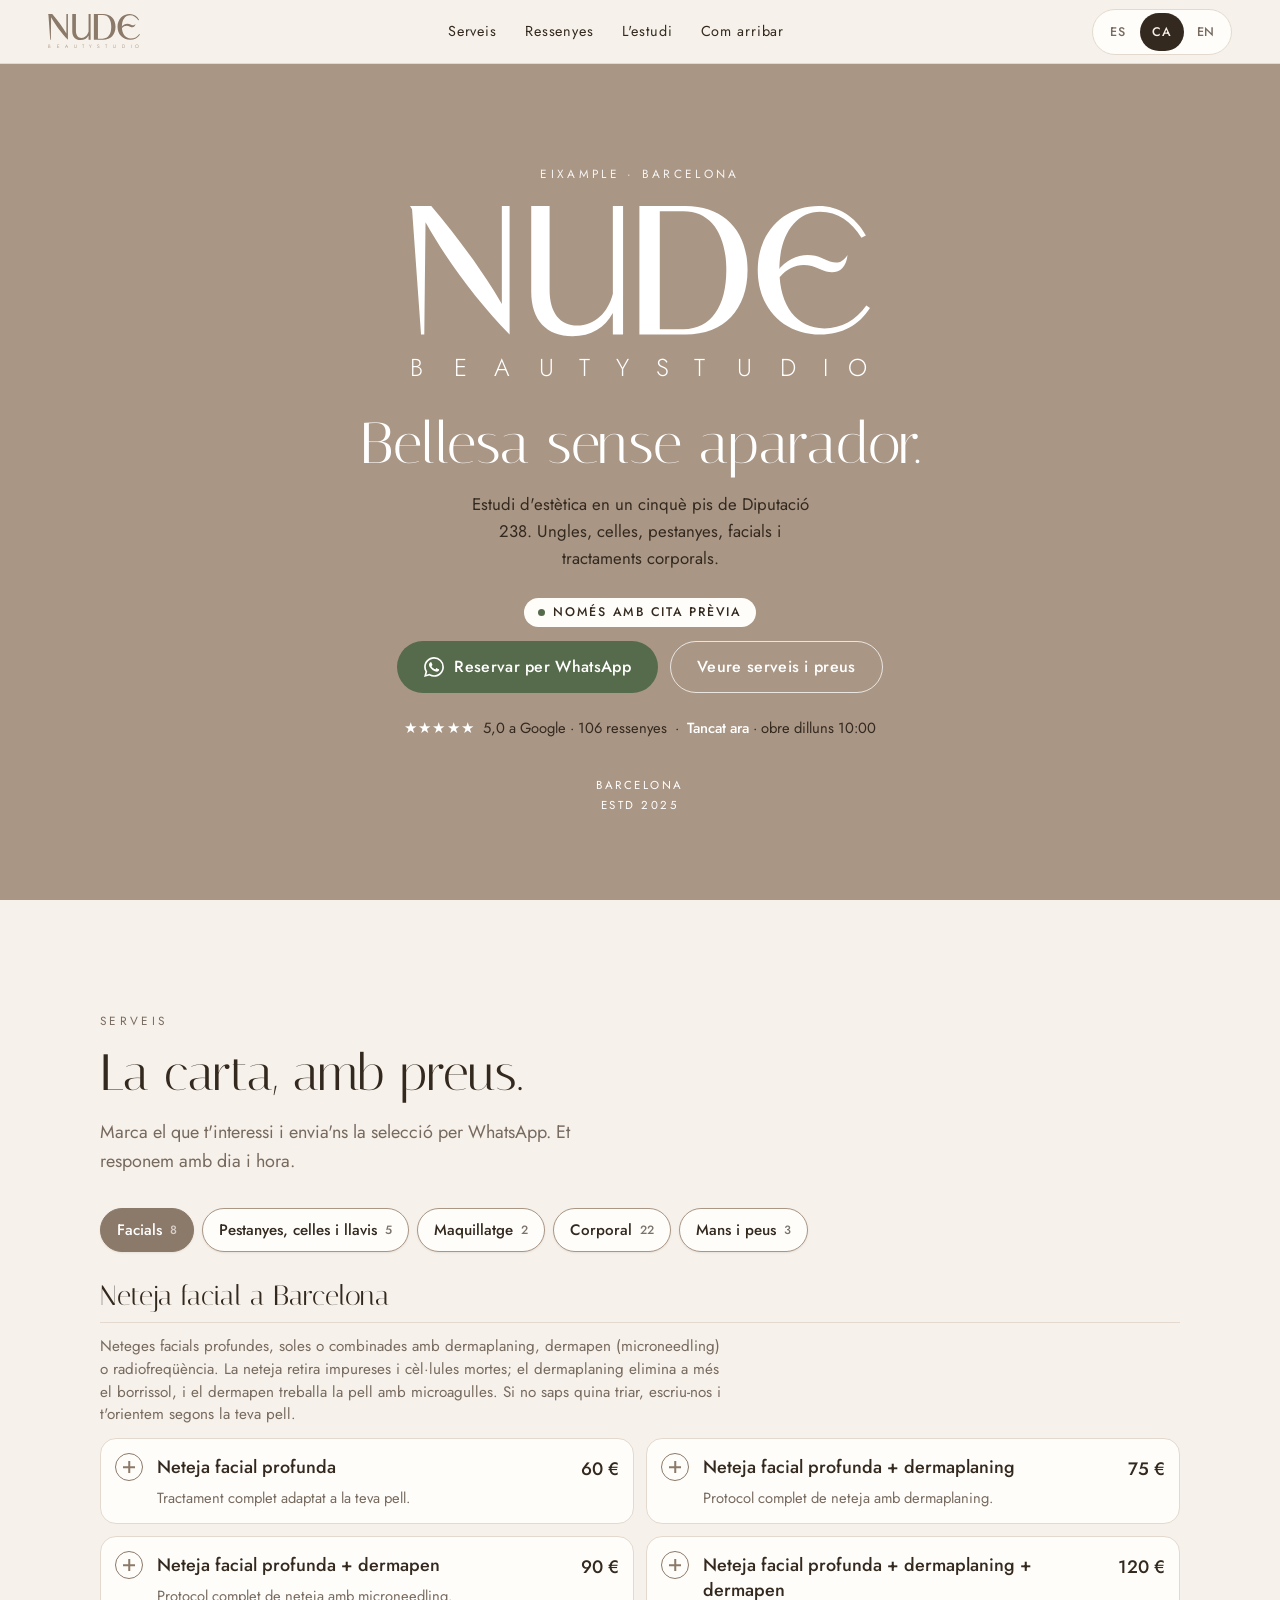
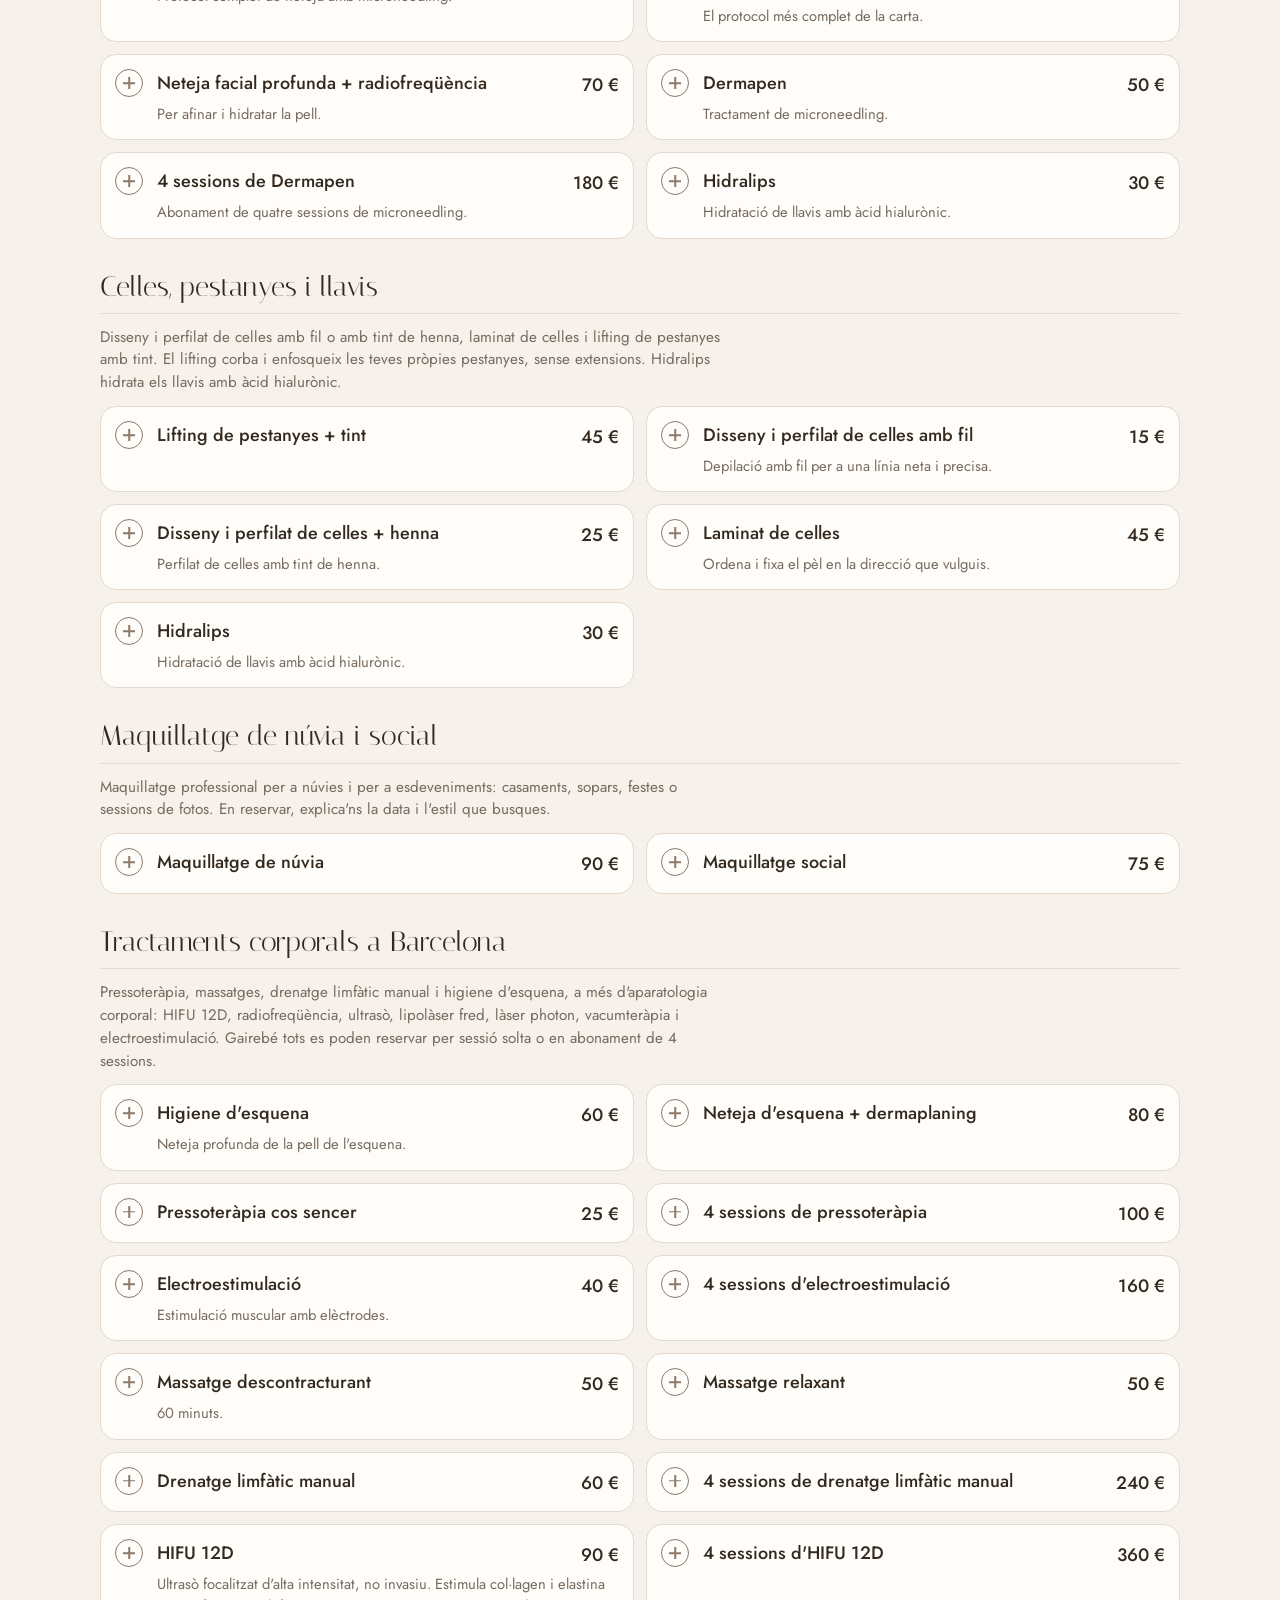
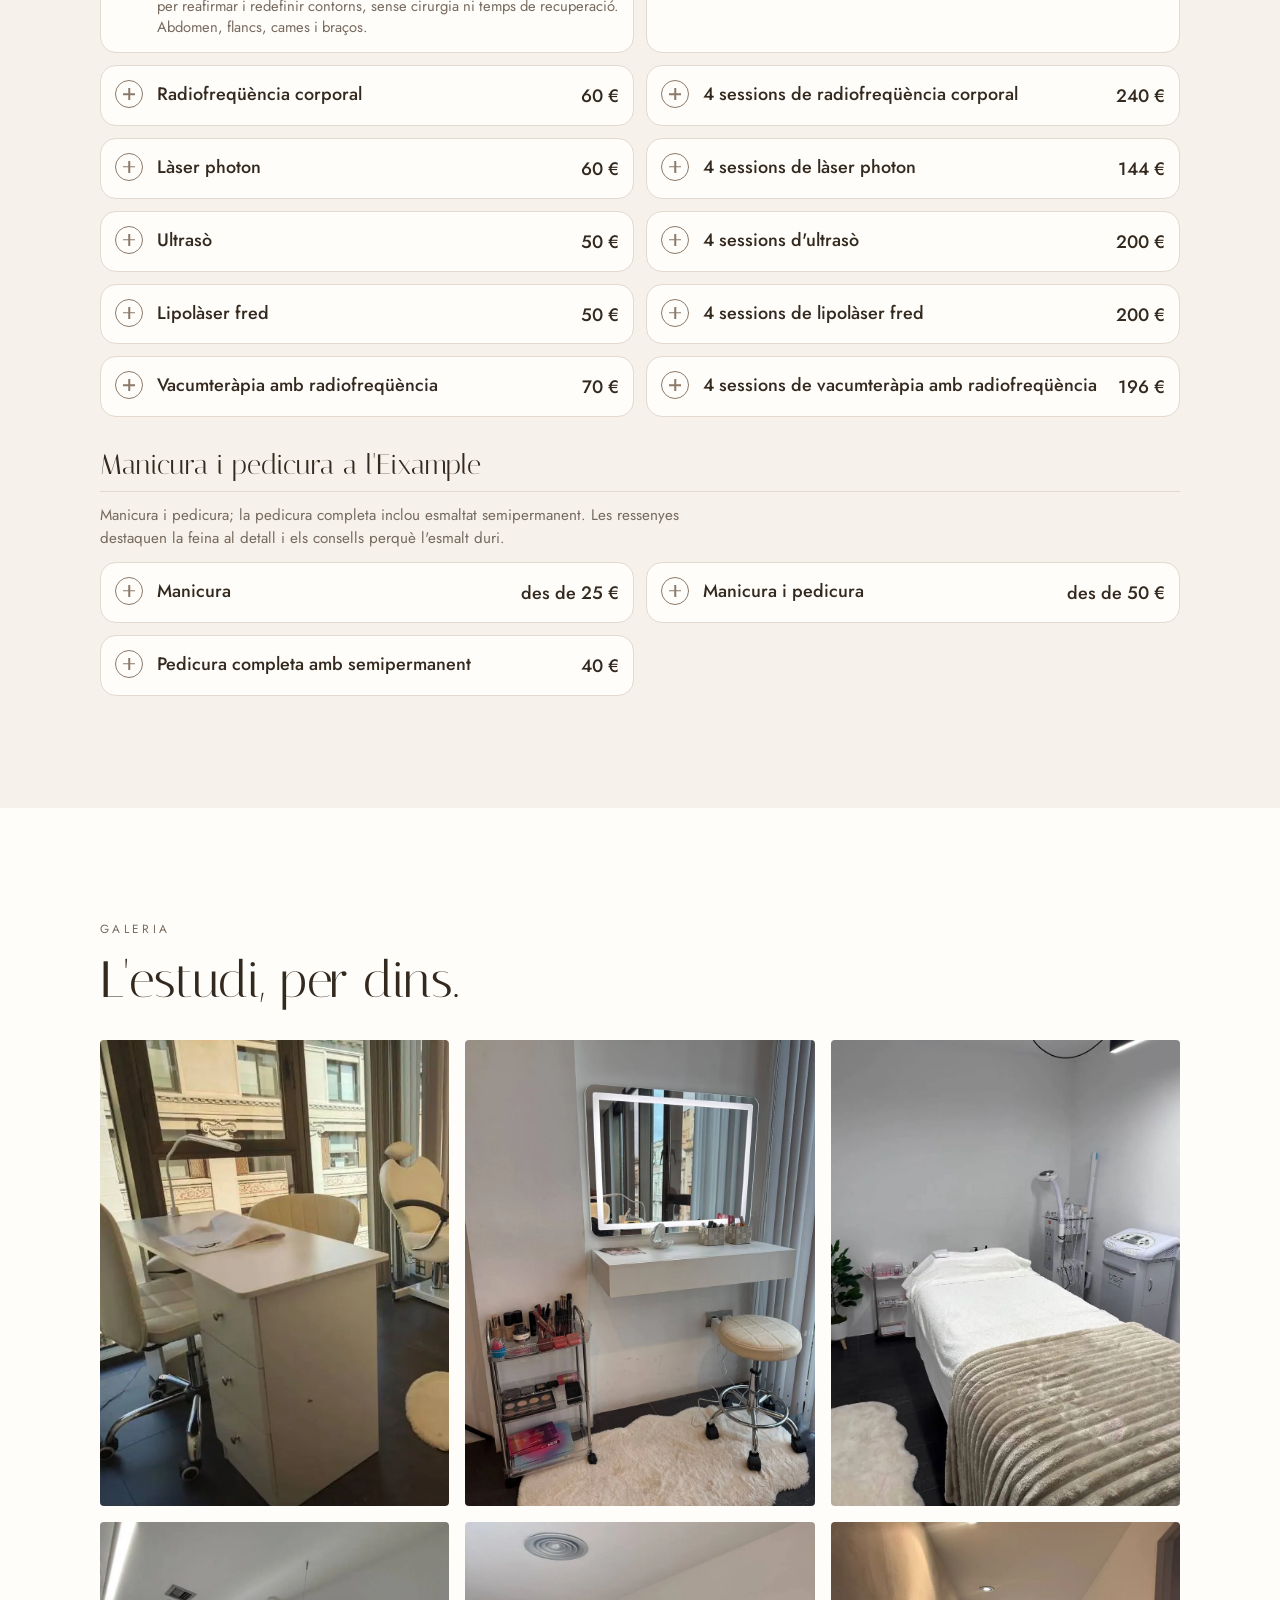
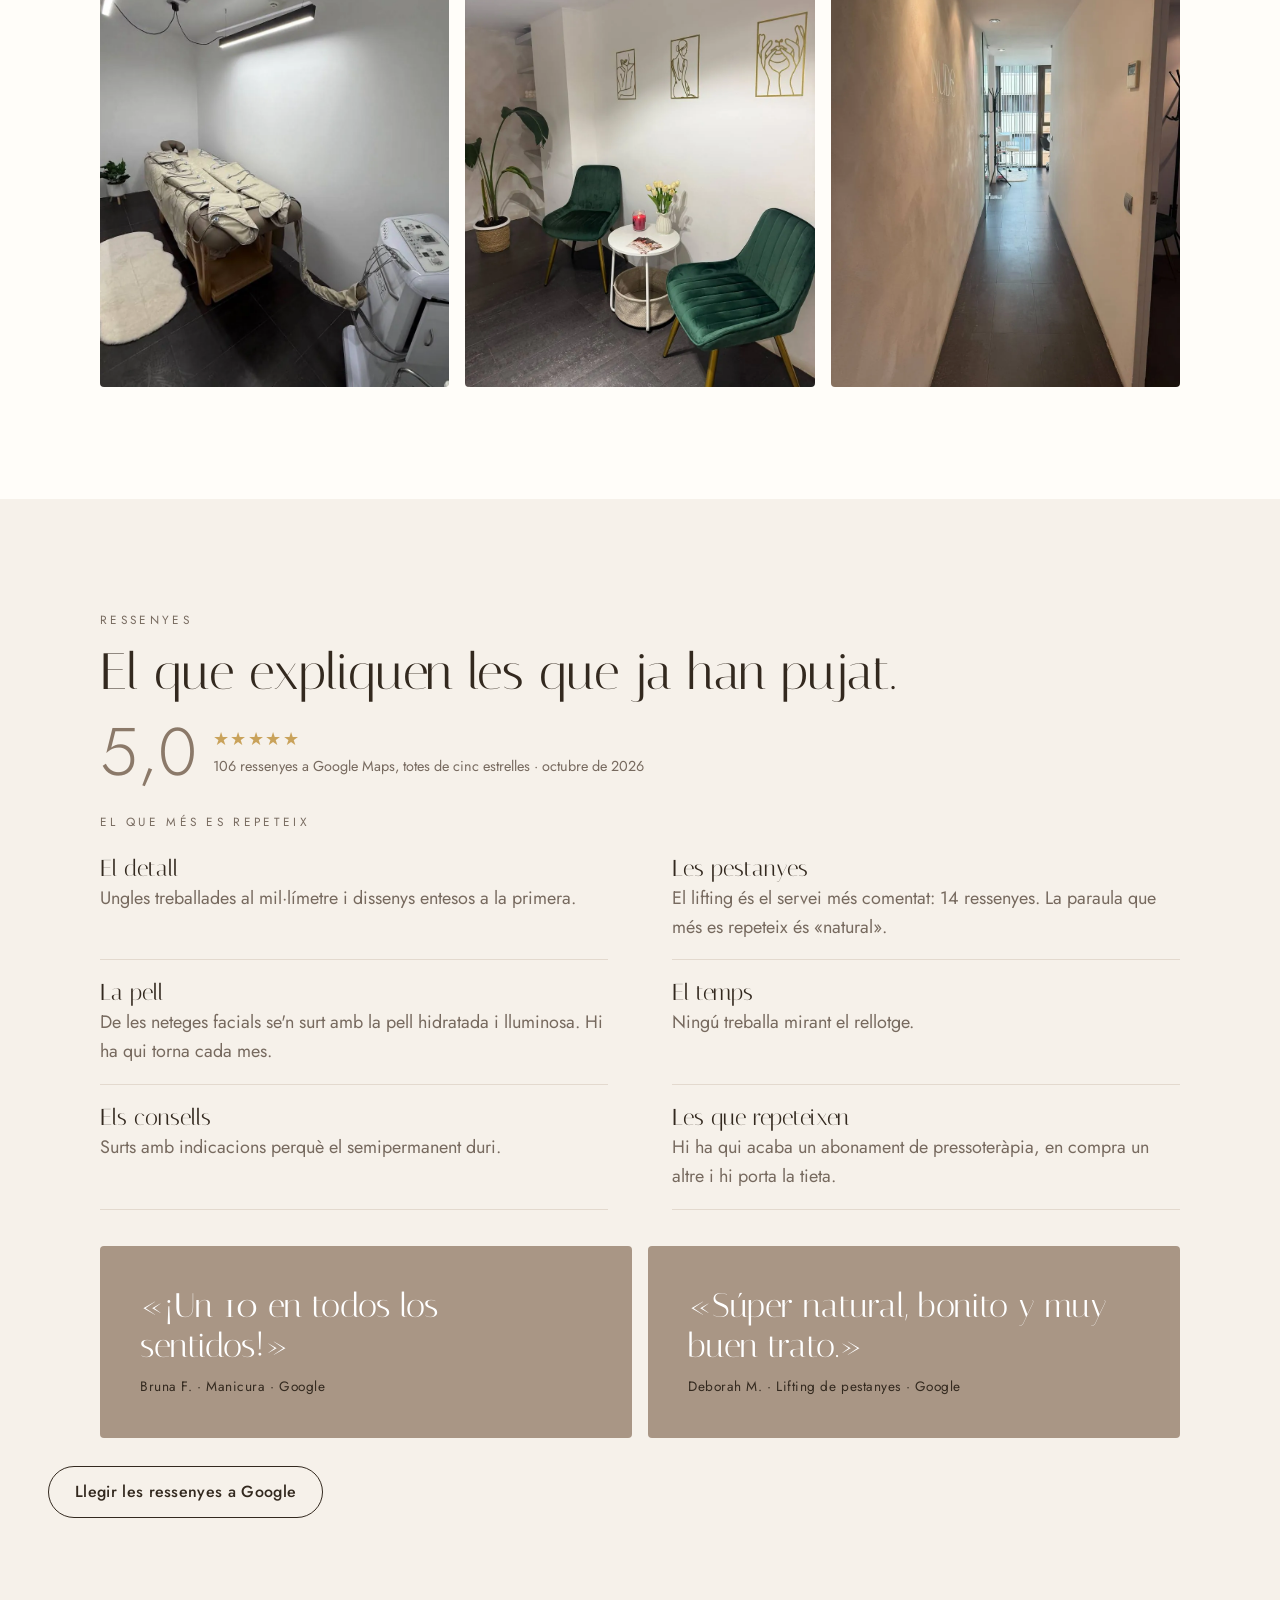
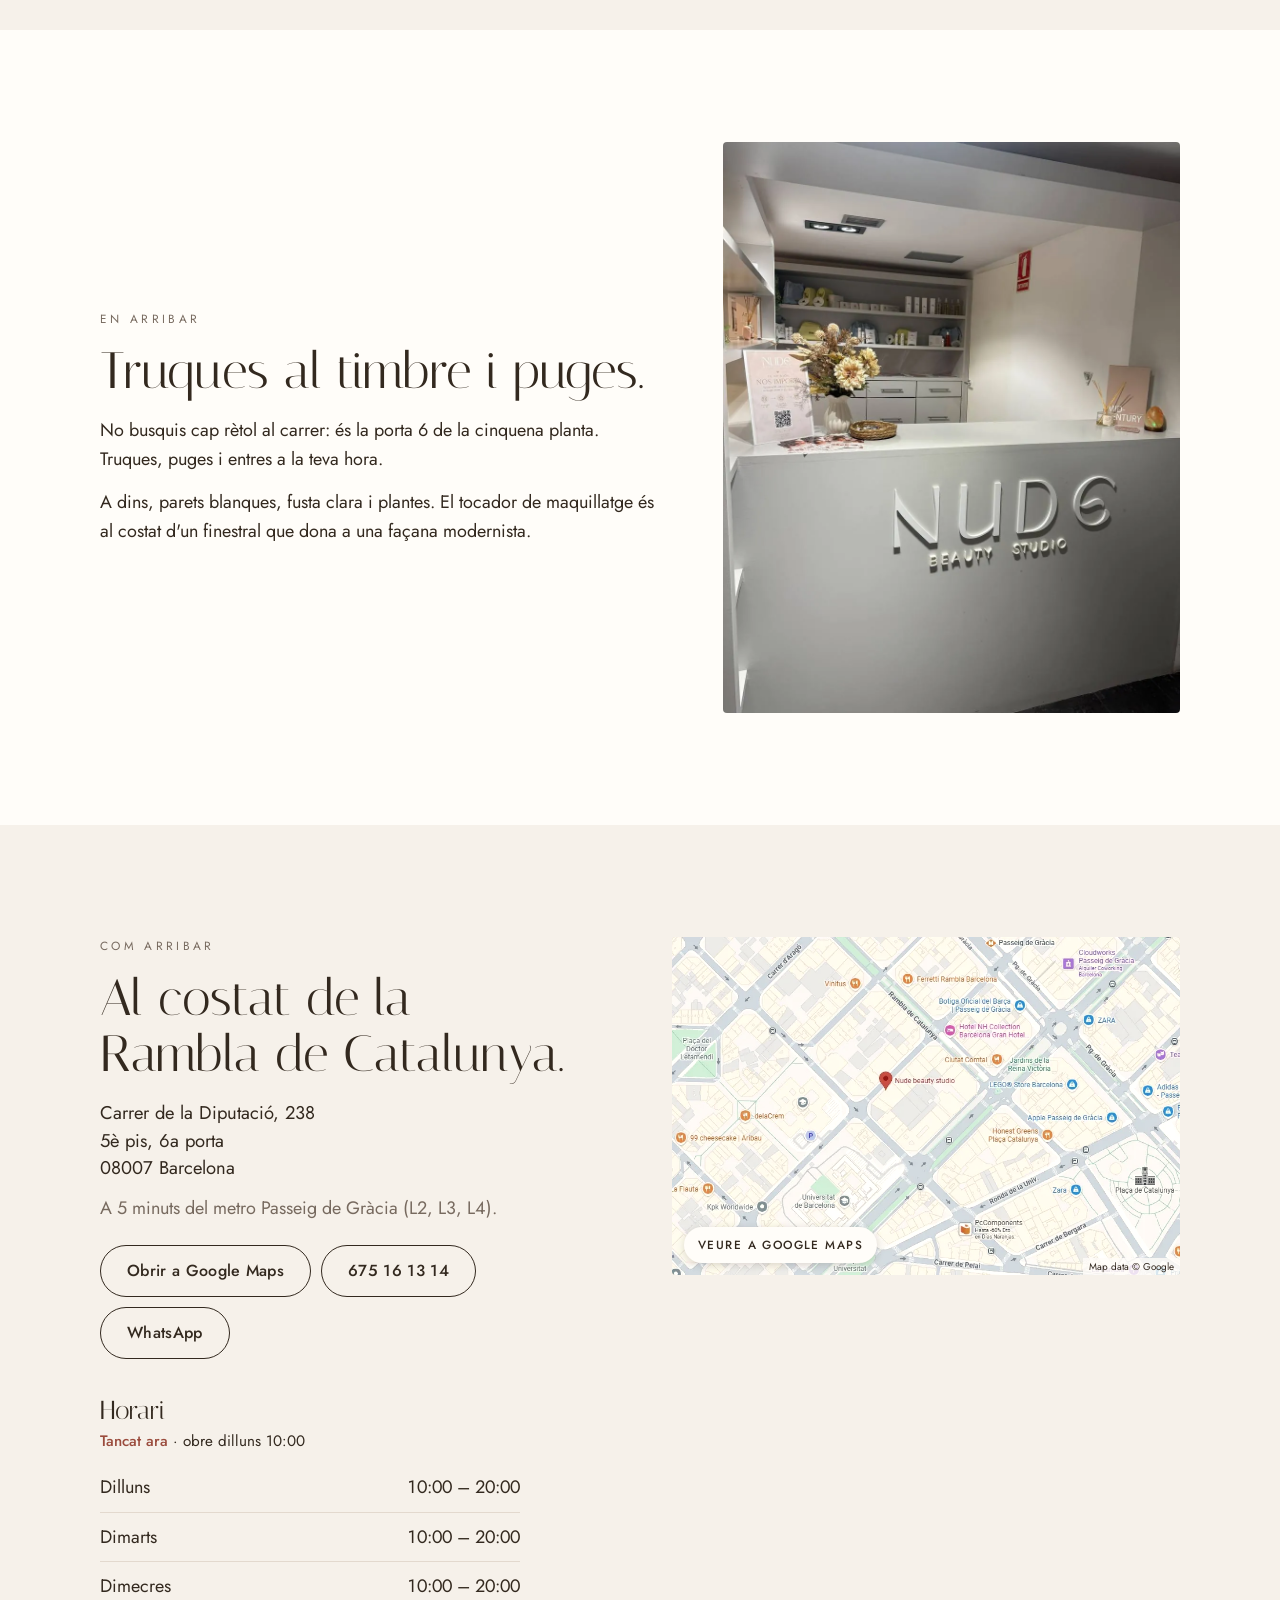
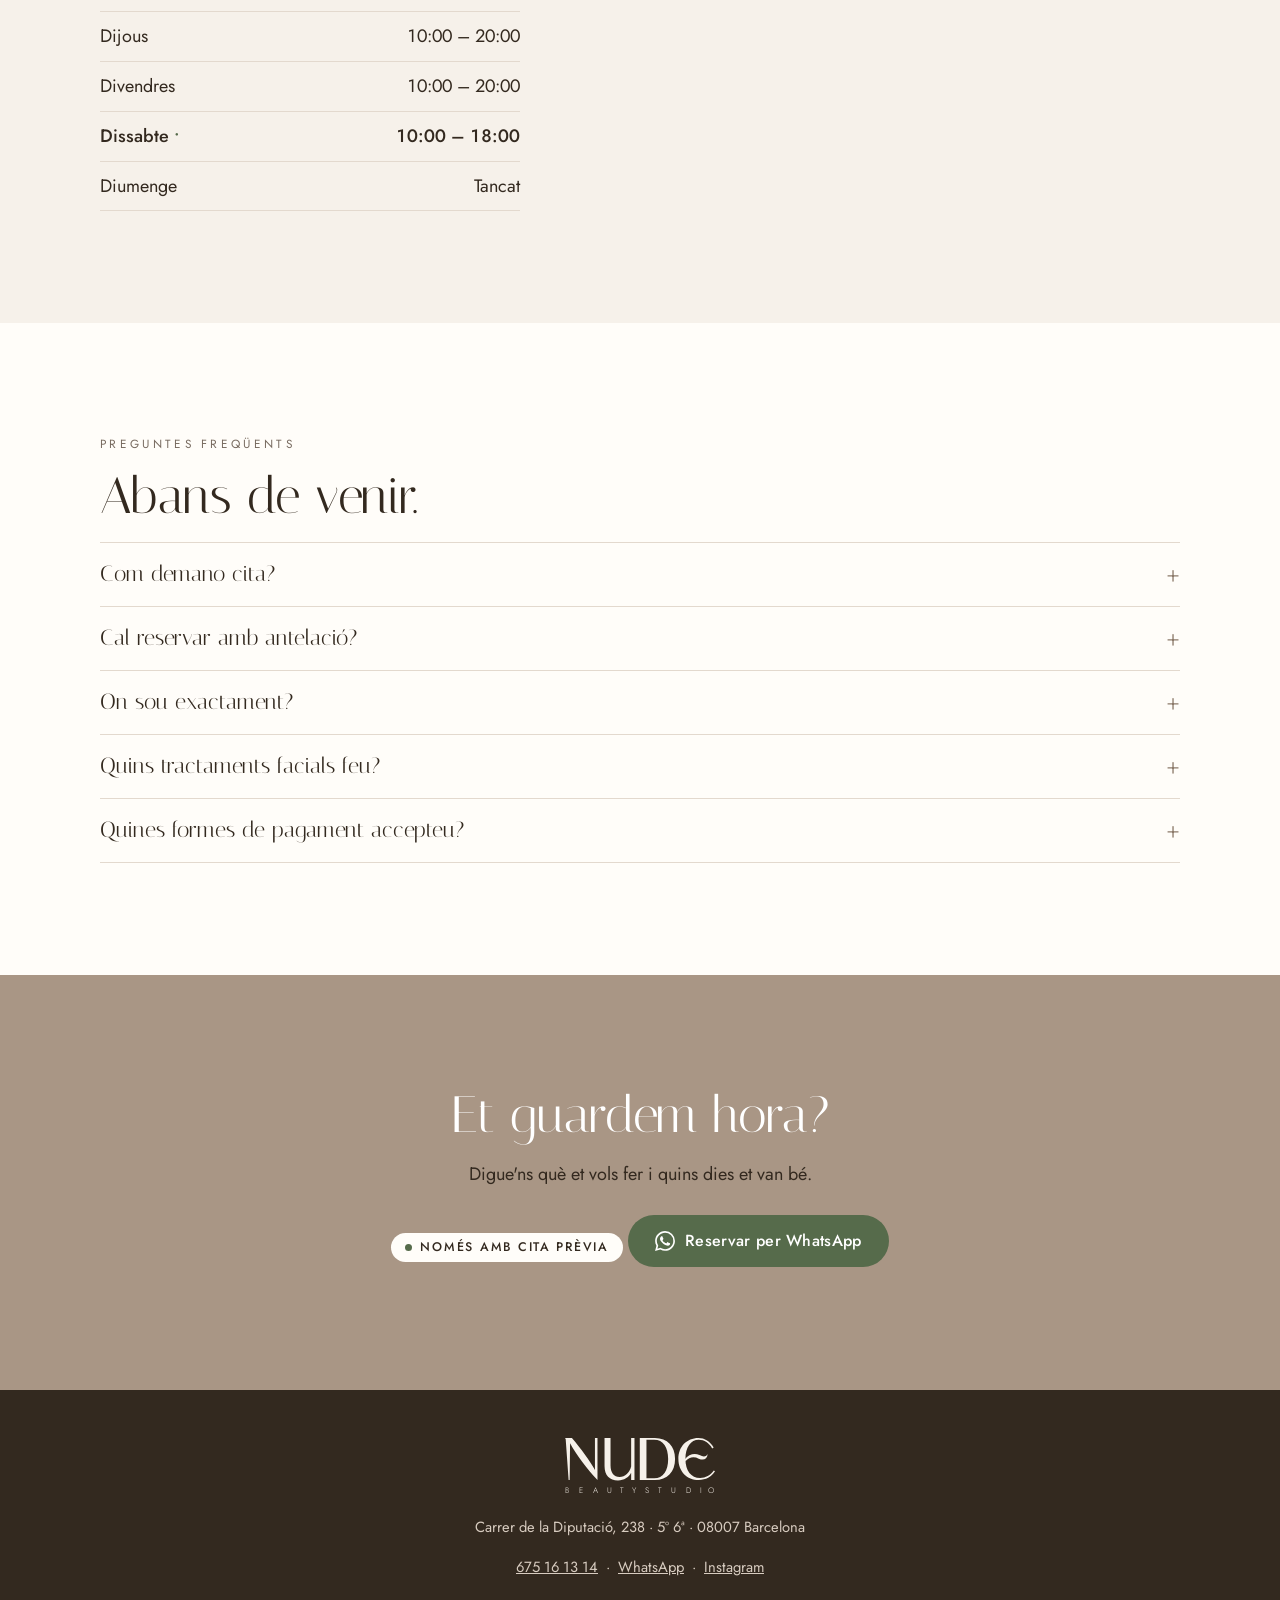
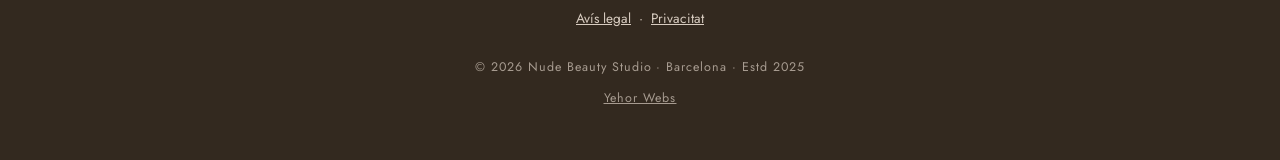
==== ca/index.html @ 95f00eac "Add site icons, keep legal pages out of search results Real favicon files (ico, svg, apple-touch, ma" ====
<!doctype html>
<!-- Generated by tools/build.js from src/index.html and js/content.js. Do not edit by hand. -->
<html lang="ca">
<head>
<meta charset="utf-8">
<meta name="viewport" content="width=device-width, initial-scale=1, viewport-fit=cover">
<title>Nude Beauty Studio · Centre d'estètica a l'Eixample, Barcelona</title>
<meta name="description" content="Centre d'estètica a l'Eixample de Barcelona: manicura, celles, lifting de pestanyes, neteja facial, tractaments corporals i maquillatge. Només amb cita.">
<link rel="canonical" href="https://nudebeautybcn.com/ca/">
<link rel="alternate" hreflang="es" href="https://nudebeautybcn.com/">
<link rel="alternate" hreflang="ca" href="https://nudebeautybcn.com/ca/">
<link rel="alternate" hreflang="en" href="https://nudebeautybcn.com/en/">
<link rel="alternate" hreflang="x-default" href="https://nudebeautybcn.com/">
<meta property="og:type" content="website">
<meta property="og:site_name" content="Nude Beauty Studio">
<meta property="og:title" content="Nude Beauty Studio · Centre d'estètica a l'Eixample, Barcelona">
<meta property="og:description" content="Centre d'estètica a l'Eixample de Barcelona: manicura, celles, lifting de pestanyes, neteja facial, tractaments corporals i maquillatge. Només amb cita.">
<meta property="og:url" content="https://nudebeautybcn.com/ca/">
<meta property="og:locale" content="ca_ES">
<script type="application/ld+json">{"@context":"https://schema.org","@type":"BeautySalon","@id":"https://nudebeautybcn.com/#salon","name":"Nude Beauty Studio","description":"Centre d'estètica a l'Eixample de Barcelona: manicura, celles, lifting de pestanyes, neteja facial, tractaments corporals i maquillatge. Només amb cita.","url":"https://nudebeautybcn.com/ca/","telephone":"+34675161314","priceRange":"€€","paymentAccepted":"Cash, Credit Card, Debit Card, Visa, Mastercard, NFC mobile payments","image":"https://nudebeautybcn.com/img/00-recepcion.webp","address":{"@type":"PostalAddress","streetAddress":"Carrer de la Diputació, 238, 5º 6ª","addressLocality":"Barcelona","addressRegion":"Barcelona","postalCode":"08007","addressCountry":"ES"},"geo":{"@type":"GeoCoordinates","latitude":41.3885,"longitude":2.16472},"hasMap":"https://maps.app.goo.gl/gT3hE2o65boG1eyQA","openingHoursSpecification":[{"@type":"OpeningHoursSpecification","dayOfWeek":["Monday","Tuesday","Wednesday","Thursday","Friday"],"opens":"10:00","closes":"20:00"},{"@type":"OpeningHoursSpecification","dayOfWeek":"Saturday","opens":"10:00","closes":"18:00"}],"sameAs":["https://maps.app.goo.gl/gT3hE2o65boG1eyQA","https://www.instagram.com/nude.beautybcn"],"hasOfferCatalog":{"@type":"OfferCatalog","name":"Serveis","itemListElement":[{"@type":"OfferCatalog","name":"Neteja facial a Barcelona","itemListElement":[{"@type":"Offer","itemOffered":{"@type":"Service","name":"Neteja facial profunda"},"priceCurrency":"EUR","price":60},{"@type":"Offer","itemOffered":{"@type":"Service","name":"Neteja facial profunda + dermaplaning"},"priceCurrency":"EUR","price":75},{"@type":"Offer","itemOffered":{"@type":"Service","name":"Neteja facial profunda + dermapen"},"priceCurrency":"EUR","price":90},{"@type":"Offer","itemOffered":{"@type":"Service","name":"Neteja facial profunda + dermaplaning + dermapen"},"priceCurrency":"EUR","price":120},{"@type":"Offer","itemOffered":{"@type":"Service","name":"Neteja facial profunda + radiofreqüència"},"priceCurrency":"EUR","price":70},{"@type":"Offer","itemOffered":{"@type":"Service","name":"Dermapen"},"priceCurrency":"EUR","price":50},{"@type":"Offer","itemOffered":{"@type":"Service","name":"4 sessions de Dermapen"},"priceCurrency":"EUR","price":180},{"@type":"Offer","itemOffered":{"@type":"Service","name":"Hidralips"},"priceCurrency":"EUR","price":30}]},{"@type":"OfferCatalog","name":"Celles, pestanyes i llavis","itemListElement":[{"@type":"Offer","itemOffered":{"@type":"Service","name":"Lifting de pestanyes + tint"},"priceCurrency":"EUR","price":45},{"@type":"Offer","itemOffered":{"@type":"Service","name":"Disseny i perfilat de celles amb fil"},"priceCurrency":"EUR","price":15},{"@type":"Offer","itemOffered":{"@type":"Service","name":"Disseny i perfilat de celles + henna"},"priceCurrency":"EUR","price":25},{"@type":"Offer","itemOffered":{"@type":"Service","name":"Laminat de celles"},"priceCurrency":"EUR","price":45},{"@type":"Offer","itemOffered":{"@type":"Service","name":"Hidralips"},"priceCurrency":"EUR","price":30}]},{"@type":"OfferCatalog","name":"Maquillatge de núvia i social","itemListElement":[{"@type":"Offer","itemOffered":{"@type":"Service","name":"Maquillatge de núvia"},"priceCurrency":"EUR","price":90},{"@type":"Offer","itemOffered":{"@type":"Service","name":"Maquillatge social"},"priceCurrency":"EUR","price":75}]},{"@type":"OfferCatalog","name":"Tractaments corporals a Barcelona","itemListElement":[{"@type":"Offer","itemOffered":{"@type":"Service","name":"Higiene d'esquena"},"priceCurrency":"EUR","price":60},{"@type":"Offer","itemOffered":{"@type":"Service","name":"Neteja d'esquena + dermaplaning"},"priceCurrency":"EUR","price":80},{"@type":"Offer","itemOffered":{"@type":"Service","name":"Pressoteràpia cos sencer"},"priceCurrency":"EUR","price":25},{"@type":"Offer","itemOffered":{"@type":"Service","name":"4 sessions de pressoteràpia"},"priceCurrency":"EUR","price":100},{"@type":"Offer","itemOffered":{"@type":"Service","name":"Electroestimulació"},"priceCurrency":"EUR","price":40},{"@type":"Offer","itemOffered":{"@type":"Service","name":"4 sessions d'electroestimulació"},"priceCurrency":"EUR","price":160},{"@type":"Offer","itemOffered":{"@type":"Service","name":"Massatge descontracturant"},"priceCurrency":"EUR","price":50},{"@type":"Offer","itemOffered":{"@type":"Service","name":"Massatge relaxant"},"priceCurrency":"EUR","price":50},{"@type":"Offer","itemOffered":{"@type":"Service","name":"Drenatge limfàtic manual"},"priceCurrency":"EUR","price":60},{"@type":"Offer","itemOffered":{"@type":"Service","name":"4 sessions de drenatge limfàtic manual"},"priceCurrency":"EUR","price":240},{"@type":"Offer","itemOffered":{"@type":"Service","name":"HIFU 12D"},"priceCurrency":"EUR","price":90},{"@type":"Offer","itemOffered":{"@type":"Service","name":"4 sessions d'HIFU 12D"},"priceCurrency":"EUR","price":360},{"@type":"Offer","itemOffered":{"@type":"Service","name":"Radiofreqüència corporal"},"priceCurrency":"EUR","price":60},{"@type":"Offer","itemOffered":{"@type":"Service","name":"4 sessions de radiofreqüència corporal"},"priceCurrency":"EUR","price":240},{"@type":"Offer","itemOffered":{"@type":"Service","name":"Làser photon"},"priceCurrency":"EUR","price":60},{"@type":"Offer","itemOffered":{"@type":"Service","name":"4 sessions de làser photon"},"priceCurrency":"EUR","price":144},{"@type":"Offer","itemOffered":{"@type":"Service","name":"Ultrasò"},"priceCurrency":"EUR","price":50},{"@type":"Offer","itemOffered":{"@type":"Service","name":"4 sessions d'ultrasò"},"priceCurrency":"EUR","price":200},{"@type":"Offer","itemOffered":{"@type":"Service","name":"Lipolàser fred"},"priceCurrency":"EUR","price":50},{"@type":"Offer","itemOffered":{"@type":"Service","name":"4 sessions de lipolàser fred"},"priceCurrency":"EUR","price":200},{"@type":"Offer","itemOffered":{"@type":"Service","name":"Vacumteràpia amb radiofreqüència"},"priceCurrency":"EUR","price":70},{"@type":"Offer","itemOffered":{"@type":"Service","name":"4 sessions de vacumteràpia amb radiofreqüència"},"priceCurrency":"EUR","price":196}]},{"@type":"OfferCatalog","name":"Manicura i pedicura a l'Eixample","itemListElement":[{"@type":"Offer","itemOffered":{"@type":"Service","name":"Manicura"},"priceCurrency":"EUR","priceSpecification":{"@type":"PriceSpecification","minPrice":25,"priceCurrency":"EUR"}},{"@type":"Offer","itemOffered":{"@type":"Service","name":"Manicura i pedicura"},"priceCurrency":"EUR","priceSpecification":{"@type":"PriceSpecification","minPrice":50,"priceCurrency":"EUR"}},{"@type":"Offer","itemOffered":{"@type":"Service","name":"Pedicura completa amb semipermanent"},"priceCurrency":"EUR","price":40}]}]}}</script>
<script type="application/ld+json">{"@context":"https://schema.org","@type":"FAQPage","mainEntity":[{"@type":"Question","name":"Com demano cita?","acceptedAnswer":{"@type":"Answer","text":"Per WhatsApp o per telèfon, al 675 16 13 14. A la carta de serveis pots marcar el que t'interessa i enviar-nos la selecció; et responem amb dia i hora."}},{"@type":"Question","name":"Cal reservar amb antelació?","acceptedAnswer":{"@type":"Answer","text":"Sí. Atenem només amb cita prèvia, així que escriu-nos abans de venir i et diem la primera hora lliure."}},{"@type":"Question","name":"On sou exactament?","acceptedAnswer":{"@type":"Answer","text":"Al Carrer de la Diputació 238, 5è pis, 6a porta, 08007 Barcelona (Eixample), al costat de la Rambla de Catalunya i a 5 minuts del metro Passeig de Gràcia (L2, L3, L4). No hi ha rètol al carrer: truca al timbre i puja."}},{"@type":"Question","name":"Quins tractaments facials feu?","acceptedAnswer":{"@type":"Answer","text":"Neteja facial profunda, sola o combinada amb dermaplaning, dermapen (microneedling) o radiofreqüència; dermapen en sessió solta o en abonament de 4 sessions; i Hidralips per als llavis. Els preus són a la carta."}},{"@type":"Question","name":"Quines formes de pagament accepteu?","acceptedAnswer":{"@type":"Answer","text":"Efectiu, targeta de dèbit i de crèdit (Visa i Mastercard) i pagament amb el mòbil sense contacte. No acceptem xecs."}}]}</script>
<meta name="theme-color" content="#A99685">
<link rel="icon" href="/favicon.ico" sizes="48x48">
<link rel="icon" href="/favicon.svg" type="image/svg+xml">
<link rel="apple-touch-icon" href="/apple-touch-icon.png">
<link rel="manifest" href="/site.webmanifest">
<link rel="preload" href="/fonts/jost-variable.woff2" as="font" type="font/woff2" crossorigin>
<link rel="preload" href="/fonts/italiana-400.woff2" as="font" type="font/woff2" crossorigin>
<link rel="stylesheet" href="/css/styles.css">
</head>
<body>

<!-- Logo redrawn as vector; reused everywhere via <use> -->
<svg class="sprite" aria-hidden="true">
  <symbol id="nude-logo" viewBox="0 0 1127 420">
    <!-- N -->
    <path d="M0,0 H52 C120,80 185,170 225,240 V0 H244 V315 C165,235 85,125 38,40 L35,315 H27 L5,8 Z"/>
    <!-- U -->
    <path d="M297,0 H342 V205 C342,262 368,293 410,293 C452,293 485,262 497,215 V0 H522 V315 H497 V262 C478,297 444,319 398,319 C335,319 297,280 297,210 Z"/>
    <!-- D -->
    <path fill-rule="evenodd" d="M562,0 H675 C770,0 827,62 827,157 C827,253 770,315 675,315 H562 Z M612,13 V302 H670 C738,302 775,245 775,157 C775,70 738,13 670,13 Z"/>
    <!-- E -->
    <path d="M1117,72 C1090,25 1050,0 1002,0 C915,0 852,65 852,157 C852,250 915,315 1005,315 C1058,315 1100,292 1127,250 L1118,244 C1092,280 1058,300 1015,300 C948,300 905,245 905,157 C905,70 945,14 1005,14 C1048,14 1082,38 1106,78 Z"/>
    <path d="M900,160 C930,120 975,112 1010,128 C1040,142 1055,145 1072,120 C1068,160 1040,172 1005,155 C970,138 935,140 905,175 Z"/>
    <text y="417" font-family="Jost, 'Century Gothic', sans-serif" font-weight="300" font-size="60"
          x="0 107 207 317 415 505 602 697 800 907 1012 1072">BEAUTYSTUDIO</text>
  </symbol>
  <symbol id="ic-wa" viewBox="0 0 24 24">
    <path d="M17.472 14.382c-.297-.149-1.758-.867-2.03-.967-.273-.099-.471-.148-.67.15-.197.297-.767.966-.94 1.164-.173.199-.347.223-.644.075-.297-.15-1.255-.463-2.39-1.475-.883-.788-1.48-1.761-1.653-2.059-.173-.297-.018-.458.13-.606.134-.133.298-.347.446-.52.149-.174.198-.298.298-.497.099-.198.05-.371-.025-.52-.075-.149-.669-1.612-.916-2.207-.242-.579-.487-.5-.669-.51-.173-.008-.371-.01-.57-.01-.198 0-.52.074-.792.372-.272.297-1.04 1.016-1.04 2.479 0 1.462 1.065 2.875 1.213 3.074.149.198 2.096 3.2 5.077 4.487.709.306 1.262.489 1.694.625.712.227 1.36.195 1.871.118.571-.085 1.758-.719 2.006-1.413.248-.694.248-1.289.173-1.413-.074-.124-.272-.198-.57-.347m-5.421 7.403h-.004a9.87 9.87 0 01-5.031-1.378l-.361-.214-3.741.982.998-3.648-.235-.374a9.86 9.86 0 01-1.51-5.26c.001-5.45 4.436-9.884 9.888-9.884 2.64 0 5.122 1.03 6.988 2.898a9.825 9.825 0 012.893 6.994c-.003 5.45-4.437 9.884-9.885 9.884m8.413-18.297A11.815 11.815 0 0012.05 0C5.495 0 .16 5.335.157 11.892c0 2.096.547 4.142 1.588 5.945L.057 24l6.305-1.654a11.882 11.882 0 005.683 1.448h.005c6.554 0 11.89-5.335 11.893-11.893a11.821 11.821 0 00-3.48-8.413z"/>
  </symbol>
</svg>

<header class="bar" id="top">
  <a class="bar__logo" href="#top" aria-label="Nude Beauty Studio">
    <svg viewBox="0 0 1127 420" role="img" aria-hidden="true"><use href="#nude-logo"/></svg>
  </a>
  <nav class="bar__nav" aria-label="Principal">
    <a href="#servicios">Serveis</a>
    <a href="#resenas">Ressenyes</a>
    <a href="#estudio">L'estudi</a>
    <a href="#visita">Com arribar</a>
  </nav>
  <div class="lang" role="group" aria-label="Idioma / Language">
    <a href="/" hreflang="es" lang="es">ES</a>
    <a href="/ca/" hreflang="ca" lang="ca" aria-current="true">CA</a>
    <a href="/en/" hreflang="en" lang="en">EN</a>
  </div>
</header>

<main>
  <section class="hero">
    <p class="eyebrow">Eixample · Barcelona</p>
    <a class="hero__logo" href="#servicios" aria-label="Nude Beauty Studio">
      <svg viewBox="0 0 1127 420" role="img" aria-hidden="true"><use href="#nude-logo"/></svg>
    </a>
    <h1>Bellesa sense aparador.</h1>
    <p class="hero__sub">Estudi d'estètica en un cinquè pis de Diputació 238. Ungles, celles, pestanyes, facials i tractaments corporals.</p>
    <p class="badge">Només amb cita prèvia</p>
    <div class="hero__cta">
      <a class="btn btn--wa js-wa" href="https://wa.me/34675161314" target="_blank" rel="noopener noreferrer">
        <svg class="ic" aria-hidden="true"><use href="#ic-wa"/></svg><span>Reservar per WhatsApp</span>
      </a>
      <a class="btn btn--ghost" href="#servicios">Veure serveis i preus</a>
    </div>
    <p class="hero__meta">
      <span class="stars" aria-hidden="true">★★★★★</span>
      <span>5,0 a Google · 106 ressenyes</span>
      <span class="dot" aria-hidden="true">·</span>
      <span class="js-open"></span>
    </p>
    <p class="hero__foot">Barcelona<br>Estd 2025</p>
  </section>

  <section class="menu" id="servicios">
    <p class="eyebrow">Serveis</p>
    <h2>La carta, amb preus.</h2>
    <p class="lede">Marca el que t'interessi i envia'ns la selecció per WhatsApp. Et responem amb dia i hora.</p>
    <nav class="tabs" id="tabs" aria-label="Categories"><a href="#cat-faciales" data-cat="faciales">Facials<small>8</small></a><a href="#cat-mirada" data-cat="mirada">Pestanyes, celles i llavis<small>5</small></a><a href="#cat-maquillaje" data-cat="maquillaje">Maquillatge<small>2</small></a><a href="#cat-corporal" data-cat="corporal">Corporal<small>22</small></a><a href="#cat-manos" data-cat="manos">Mans i peus<small>3</small></a></nav>
    <div class="cats" id="cats">
      <div class="cat" id="cat-faciales">
        <h2 class="cat__title">Neteja facial a Barcelona</h2>
        <p class="cat__intro">Neteges facials profundes, soles o combinades amb dermaplaning, dermapen (microneedling) o radiofreqüència. La neteja retira impureses i cèl·lules mortes; el dermaplaning elimina a més el borrissol, i el dermapen treballa la pell amb microagulles. Si no saps quina triar, escriu-nos i t'orientem segons la teva pell.</p>
        <ul class="items">
          <li class="item"><button type="button" class="item__btn" data-id="limpieza" aria-pressed="false">
            <span class="item__mark" aria-hidden="true"></span>
            <span class="item__name">Neteja facial profunda</span>
            <span class="item__price">60 €</span>
            <span class="item__desc">Tractament complet adaptat a la teva pell.</span>
          </button></li>
          <li class="item"><button type="button" class="item__btn" data-id="limpieza-dermaplaning" aria-pressed="false">
            <span class="item__mark" aria-hidden="true"></span>
            <span class="item__name">Neteja facial profunda + dermaplaning</span>
            <span class="item__price">75 €</span>
            <span class="item__desc">Protocol complet de neteja amb dermaplaning.</span>
          </button></li>
          <li class="item"><button type="button" class="item__btn" data-id="limpieza-dermapen" aria-pressed="false">
            <span class="item__mark" aria-hidden="true"></span>
            <span class="item__name">Neteja facial profunda + dermapen</span>
            <span class="item__price">90 €</span>
            <span class="item__desc">Protocol complet de neteja amb microneedling.</span>
          </button></li>
          <li class="item"><button type="button" class="item__btn" data-id="limpieza-completa" aria-pressed="false">
            <span class="item__mark" aria-hidden="true"></span>
            <span class="item__name">Neteja facial profunda + dermaplaning + dermapen</span>
            <span class="item__price">120 €</span>
            <span class="item__desc">El protocol més complet de la carta.</span>
          </button></li>
          <li class="item"><button type="button" class="item__btn" data-id="limpieza-radio" aria-pressed="false">
            <span class="item__mark" aria-hidden="true"></span>
            <span class="item__name">Neteja facial profunda + radiofreqüència</span>
            <span class="item__price">70 €</span>
            <span class="item__desc">Per afinar i hidratar la pell.</span>
          </button></li>
          <li class="item"><button type="button" class="item__btn" data-id="dermapen" aria-pressed="false">
            <span class="item__mark" aria-hidden="true"></span>
            <span class="item__name">Dermapen</span>
            <span class="item__price">50 €</span>
            <span class="item__desc">Tractament de microneedling.</span>
          </button></li>
          <li class="item"><button type="button" class="item__btn" data-id="dermapen-4" aria-pressed="false">
            <span class="item__mark" aria-hidden="true"></span>
            <span class="item__name">4 sessions de Dermapen</span>
            <span class="item__price">180 €</span>
            <span class="item__desc">Abonament de quatre sessions de microneedling.</span>
          </button></li>
          <li class="item"><button type="button" class="item__btn" data-id="hidralips" aria-pressed="false">
            <span class="item__mark" aria-hidden="true"></span>
            <span class="item__name">Hidralips</span>
            <span class="item__price">30 €</span>
            <span class="item__desc">Hidratació de llavis amb àcid hialurònic.</span>
          </button></li>
        </ul>
      </div>
      <div class="cat" id="cat-mirada">
        <h2 class="cat__title">Celles, pestanyes i llavis</h2>
        <p class="cat__intro">Disseny i perfilat de celles amb fil o amb tint de henna, laminat de celles i lifting de pestanyes amb tint. El lifting corba i enfosqueix les teves pròpies pestanyes, sense extensions. Hidralips hidrata els llavis amb àcid hialurònic.</p>
        <ul class="items">
          <li class="item"><button type="button" class="item__btn" data-id="lifting" aria-pressed="false">
            <span class="item__mark" aria-hidden="true"></span>
            <span class="item__name">Lifting de pestanyes + tint</span>
            <span class="item__price">45 €</span>
          </button></li>
          <li class="item"><button type="button" class="item__btn" data-id="cejas-hilo" aria-pressed="false">
            <span class="item__mark" aria-hidden="true"></span>
            <span class="item__name">Disseny i perfilat de celles amb fil</span>
            <span class="item__price">15 €</span>
            <span class="item__desc">Depilació amb fil per a una línia neta i precisa.</span>
          </button></li>
          <li class="item"><button type="button" class="item__btn" data-id="cejas-henna" aria-pressed="false">
            <span class="item__mark" aria-hidden="true"></span>
            <span class="item__name">Disseny i perfilat de celles + henna</span>
            <span class="item__price">25 €</span>
            <span class="item__desc">Perfilat de celles amb tint de henna.</span>
          </button></li>
          <li class="item"><button type="button" class="item__btn" data-id="laminado" aria-pressed="false">
            <span class="item__mark" aria-hidden="true"></span>
            <span class="item__name">Laminat de celles</span>
            <span class="item__price">45 €</span>
            <span class="item__desc">Ordena i fixa el pèl en la direcció que vulguis.</span>
          </button></li>
          <li class="item"><button type="button" class="item__btn" data-id="hidralips" aria-pressed="false">
            <span class="item__mark" aria-hidden="true"></span>
            <span class="item__name">Hidralips</span>
            <span class="item__price">30 €</span>
            <span class="item__desc">Hidratació de llavis amb àcid hialurònic.</span>
          </button></li>
        </ul>
      </div>
      <div class="cat" id="cat-maquillaje">
        <h2 class="cat__title">Maquillatge de núvia i social</h2>
        <p class="cat__intro">Maquillatge professional per a núvies i per a esdeveniments: casaments, sopars, festes o sessions de fotos. En reservar, explica'ns la data i l'estil que busques.</p>
        <ul class="items">
          <li class="item"><button type="button" class="item__btn" data-id="novia" aria-pressed="false">
            <span class="item__mark" aria-hidden="true"></span>
            <span class="item__name">Maquillatge de núvia</span>
            <span class="item__price">90 €</span>
          </button></li>
          <li class="item"><button type="button" class="item__btn" data-id="social" aria-pressed="false">
            <span class="item__mark" aria-hidden="true"></span>
            <span class="item__name">Maquillatge social</span>
            <span class="item__price">75 €</span>
          </button></li>
        </ul>
      </div>
      <div class="cat" id="cat-corporal">
        <h2 class="cat__title">Tractaments corporals a Barcelona</h2>
        <p class="cat__intro">Pressoteràpia, massatges, drenatge limfàtic manual i higiene d'esquena, a més d'aparatologia corporal: HIFU 12D, radiofreqüència, ultrasò, lipolàser fred, làser photon, vacumteràpia i electroestimulació. Gairebé tots es poden reservar per sessió solta o en abonament de 4 sessions.</p>
        <ul class="items">
          <li class="item"><button type="button" class="item__btn" data-id="espalda" aria-pressed="false">
            <span class="item__mark" aria-hidden="true"></span>
            <span class="item__name">Higiene d'esquena</span>
            <span class="item__price">60 €</span>
            <span class="item__desc">Neteja profunda de la pell de l'esquena.</span>
          </button></li>
          <li class="item"><button type="button" class="item__btn" data-id="espalda-dermaplaning" aria-pressed="false">
            <span class="item__mark" aria-hidden="true"></span>
            <span class="item__name">Neteja d'esquena + dermaplaning</span>
            <span class="item__price">80 €</span>
          </button></li>
          <li class="item"><button type="button" class="item__btn" data-id="preso" aria-pressed="false">
            <span class="item__mark" aria-hidden="true"></span>
            <span class="item__name">Pressoteràpia cos sencer</span>
            <span class="item__price">25 €</span>
          </button></li>
          <li class="item"><button type="button" class="item__btn" data-id="preso-4" aria-pressed="false">
            <span class="item__mark" aria-hidden="true"></span>
            <span class="item__name">4 sessions de pressoteràpia</span>
            <span class="item__price">100 €</span>
          </button></li>
          <li class="item"><button type="button" class="item__btn" data-id="electro" aria-pressed="false">
            <span class="item__mark" aria-hidden="true"></span>
            <span class="item__name">Electroestimulació</span>
            <span class="item__price">40 €</span>
            <span class="item__desc">Estimulació muscular amb elèctrodes.</span>
          </button></li>
          <li class="item"><button type="button" class="item__btn" data-id="electro-4" aria-pressed="false">
            <span class="item__mark" aria-hidden="true"></span>
            <span class="item__name">4 sessions d'electroestimulació</span>
            <span class="item__price">160 €</span>
          </button></li>
          <li class="item"><button type="button" class="item__btn" data-id="masaje-descon" aria-pressed="false">
            <span class="item__mark" aria-hidden="true"></span>
            <span class="item__name">Massatge descontracturant</span>
            <span class="item__price">50 €</span>
            <span class="item__desc">60 minuts.</span>
          </button></li>
          <li class="item"><button type="button" class="item__btn" data-id="masaje-relax" aria-pressed="false">
            <span class="item__mark" aria-hidden="true"></span>
            <span class="item__name">Massatge relaxant</span>
            <span class="item__price">50 €</span>
          </button></li>
          <li class="item"><button type="button" class="item__btn" data-id="drenaje" aria-pressed="false">
            <span class="item__mark" aria-hidden="true"></span>
            <span class="item__name">Drenatge limfàtic manual</span>
            <span class="item__price">60 €</span>
          </button></li>
          <li class="item"><button type="button" class="item__btn" data-id="drenaje-4" aria-pressed="false">
            <span class="item__mark" aria-hidden="true"></span>
            <span class="item__name">4 sessions de drenatge limfàtic manual</span>
            <span class="item__price">240 €</span>
          </button></li>
          <li class="item"><button type="button" class="item__btn" data-id="hifu" aria-pressed="false">
            <span class="item__mark" aria-hidden="true"></span>
            <span class="item__name">HIFU 12D</span>
            <span class="item__price">90 €</span>
            <span class="item__desc">Ultrasò focalitzat d'alta intensitat, no invasiu. Estimula col·lagen i elastina per reafirmar i redefinir contorns, sense cirurgia ni temps de recuperació. Abdomen, flancs, cames i braços.</span>
          </button></li>
          <li class="item"><button type="button" class="item__btn" data-id="hifu-4" aria-pressed="false">
            <span class="item__mark" aria-hidden="true"></span>
            <span class="item__name">4 sessions d'HIFU 12D</span>
            <span class="item__price">360 €</span>
          </button></li>
          <li class="item"><button type="button" class="item__btn" data-id="radio-corp" aria-pressed="false">
            <span class="item__mark" aria-hidden="true"></span>
            <span class="item__name">Radiofreqüència corporal</span>
            <span class="item__price">60 €</span>
          </button></li>
          <li class="item"><button type="button" class="item__btn" data-id="radio-corp-4" aria-pressed="false">
            <span class="item__mark" aria-hidden="true"></span>
            <span class="item__name">4 sessions de radiofreqüència corporal</span>
            <span class="item__price">240 €</span>
          </button></li>
          <li class="item"><button type="button" class="item__btn" data-id="laser-photon" aria-pressed="false">
            <span class="item__mark" aria-hidden="true"></span>
            <span class="item__name">Làser photon</span>
            <span class="item__price">60 €</span>
          </button></li>
          <li class="item"><button type="button" class="item__btn" data-id="laser-photon-4" aria-pressed="false">
            <span class="item__mark" aria-hidden="true"></span>
            <span class="item__name">4 sessions de làser photon</span>
            <span class="item__price">144 €</span>
          </button></li>
          <li class="item"><button type="button" class="item__btn" data-id="ultrasonido" aria-pressed="false">
            <span class="item__mark" aria-hidden="true"></span>
            <span class="item__name">Ultrasò</span>
            <span class="item__price">50 €</span>
          </button></li>
          <li class="item"><button type="button" class="item__btn" data-id="ultrasonido-4" aria-pressed="false">
            <span class="item__mark" aria-hidden="true"></span>
            <span class="item__name">4 sessions d'ultrasò</span>
            <span class="item__price">200 €</span>
          </button></li>
          <li class="item"><button type="button" class="item__btn" data-id="lipolaser" aria-pressed="false">
            <span class="item__mark" aria-hidden="true"></span>
            <span class="item__name">Lipolàser fred</span>
            <span class="item__price">50 €</span>
          </button></li>
          <li class="item"><button type="button" class="item__btn" data-id="lipolaser-4" aria-pressed="false">
            <span class="item__mark" aria-hidden="true"></span>
            <span class="item__name">4 sessions de lipolàser fred</span>
            <span class="item__price">200 €</span>
          </button></li>
          <li class="item"><button type="button" class="item__btn" data-id="vacum" aria-pressed="false">
            <span class="item__mark" aria-hidden="true"></span>
            <span class="item__name">Vacumteràpia amb radiofreqüència</span>
            <span class="item__price">70 €</span>
          </button></li>
          <li class="item"><button type="button" class="item__btn" data-id="vacum-4" aria-pressed="false">
            <span class="item__mark" aria-hidden="true"></span>
            <span class="item__name">4 sessions de vacumteràpia amb radiofreqüència</span>
            <span class="item__price">196 €</span>
          </button></li>
        </ul>
      </div>
      <div class="cat" id="cat-manos">
        <h2 class="cat__title">Manicura i pedicura a l'Eixample</h2>
        <p class="cat__intro">Manicura i pedicura; la pedicura completa inclou esmaltat semipermanent. Les ressenyes destaquen la feina al detall i els consells perquè l'esmalt duri.</p>
        <ul class="items">
          <li class="item"><button type="button" class="item__btn" data-id="mani" aria-pressed="false">
            <span class="item__mark" aria-hidden="true"></span>
            <span class="item__name">Manicura</span>
            <span class="item__price">des de 25 €</span>
          </button></li>
          <li class="item"><button type="button" class="item__btn" data-id="mani-pedi" aria-pressed="false">
            <span class="item__mark" aria-hidden="true"></span>
            <span class="item__name">Manicura i pedicura</span>
            <span class="item__price">des de 50 €</span>
          </button></li>
          <li class="item"><button type="button" class="item__btn" data-id="pedi-semi" aria-pressed="false">
            <span class="item__mark" aria-hidden="true"></span>
            <span class="item__name">Pedicura completa amb semipermanent</span>
            <span class="item__price">40 €</span>
          </button></li>
        </ul>
      </div>
    </div>
  </section>

  <section class="gallery" id="galeria">
    <p class="eyebrow">Galeria</p>
    <h2>L'estudi, per dins.</h2>
    <div class="gallery__strip" id="gallery">
      <button type="button" class="photo" data-photo="manicura"><img src="/img/01-manicura.webp" width="535" height="713" alt="Taula de manicura al costat del finestral a Nude Beauty Studio, Barcelona" loading="lazy" decoding="async"></button>
      <button type="button" class="photo" data-photo="tocador"><img src="/img/02-tocador.webp" width="960" height="1280" alt="Tocador de maquillatge amb mirall il·luminat a Nude Beauty Studio" loading="lazy" decoding="async"></button>
      <button type="button" class="photo" data-photo="cabina"><img src="/img/03-cabina.webp" width="881" height="1175" alt="Cabina de tractaments facials a Nude Beauty Studio, Barcelona" loading="lazy" decoding="async"></button>
      <button type="button" class="photo" data-photo="presoterapia"><img src="/img/04-presoterapia.webp" width="864" height="1152" alt="Cabina de pressoteràpia a Nude Beauty Studio" loading="lazy" decoding="async"></button>
      <button type="button" class="photo" data-photo="espera"><img src="/img/05-espera.webp" width="960" height="1280" alt="Zona d'espera de Nude Beauty Studio, amb butaques verdes" loading="lazy" decoding="async"></button>
      <button type="button" class="photo" data-photo="pasillo"><img src="/img/06-pasillo.webp" width="960" height="1280" alt="Passadís d'entrada amb el logotip de Nude Beauty Studio" loading="lazy" decoding="async"></button>
    </div>
  </section>

  <section class="reviews" id="resenas">
    <p class="eyebrow">Ressenyes</p>
    <h2>El que expliquen les que ja han pujat.</h2>
    <div class="score">
      <span class="score__n">5,0</span>
      <span class="score__s"><span class="stars" aria-hidden="true">★★★★★</span><span>106 ressenyes a Google Maps, totes de cinc estrelles · octubre de 2026</span></span>
    </div>
    <h3 class="reviews__sub">El que més es repeteix</h3>
    <ul class="themes">
      <li><h4>El detall</h4><p>Ungles treballades al mil·límetre i dissenys entesos a la primera.</p></li>
      <li><h4>Les pestanyes</h4><p>El lifting és el servei més comentat: 14 ressenyes. La paraula que més es repeteix és «natural».</p></li>
      <li><h4>La pell</h4><p>De les neteges facials se'n surt amb la pell hidratada i lluminosa. Hi ha qui torna cada mes.</p></li>
      <li><h4>El temps</h4><p>Ningú treballa mirant el rellotge.</p></li>
      <li><h4>Els consells</h4><p>Surts amb indicacions perquè el semipermanent duri.</p></li>
      <li><h4>Les que repeteixen</h4><p>Hi ha qui acaba un abonament de pressoteràpia, en compra un altre i hi porta la tieta.</p></li>
    </ul>
    <div class="quotes">
      <blockquote class="quote">
        <p>«¡Un 10 en todos los sentidos!»</p>
        <footer>Bruna F. · <span>Manicura</span> · Google</footer>
      </blockquote>
      <blockquote class="quote">
        <p>«Súper natural, bonito y muy buen trato.»</p>
        <footer>Deborah M. · <span>Lifting de pestanyes</span> · Google</footer>
      </blockquote>
    </div>
    <a class="btn btn--line" href="https://maps.app.goo.gl/gT3hE2o65boG1eyQA" target="_blank" rel="noopener noreferrer">Llegir les ressenyes a Google</a>
  </section>

  <section class="story" id="estudio">
    <div class="story__text">
      <p class="eyebrow">En arribar</p>
      <h2>Truques al timbre i puges.</h2>
      <p>No busquis cap rètol al carrer: és la porta 6 de la cinquena planta. Truques, puges i entres a la teva hora.</p>
      <p>A dins, parets blanques, fusta clara i plantes. El tocador de maquillatge és al costat d'un finestral que dona a una façana modernista.</p>
    </div>
    <figure class="story__img photo"><img src="/img/00-recepcion.webp" width="960" height="1200" alt="Recepció de Nude Beauty Studio, centre d'estètica a l'Eixample de Barcelona" loading="lazy" decoding="async"></figure>
  </section>

  <section class="visit" id="visita">
    <div class="visit__info">
      <p class="eyebrow">Com arribar</p>
      <h2>Al costat de la Rambla de Catalunya.</h2>
      <address>
        Carrer de la Diputació, 238<br>
        <span>5è pis, 6a porta</span><br>
        08007 Barcelona
      </address>
      <p class="visit__tip">A 5 minuts del metro Passeig de Gràcia (L2, L3, L4).</p>
      <div class="visit__links">
        <a class="btn btn--line" href="https://maps.app.goo.gl/gT3hE2o65boG1eyQA" target="_blank" rel="noopener noreferrer">Obrir a Google Maps</a>
        <a class="btn btn--line" href="tel:+34675161314">675 16 13 14</a>
        <a class="btn btn--line js-wa" href="https://wa.me/34675161314" target="_blank" rel="noopener noreferrer">WhatsApp</a>
      </div>
      <h3>Horari</h3>
      <p class="js-open visit__open"></p>
      <table class="hours" id="hours">
        <tr data-day="1"><td>Dilluns</td><td>10:00 – 20:00</td></tr>
        <tr data-day="2"><td>Dimarts</td><td>10:00 – 20:00</td></tr>
        <tr data-day="3"><td>Dimecres</td><td>10:00 – 20:00</td></tr>
        <tr data-day="4"><td>Dijous</td><td>10:00 – 20:00</td></tr>
        <tr data-day="5"><td>Divendres</td><td>10:00 – 20:00</td></tr>
        <tr data-day="6"><td>Dissabte</td><td>10:00 – 18:00</td></tr>
        <tr data-day="0"><td>Diumenge</td><td>Tancat</td></tr>
      </table>
    </div>
    <a class="visit__map map" href="https://maps.app.goo.gl/gT3hE2o65boG1eyQA" target="_blank" rel="noopener noreferrer">
      <img src="/img/mapa.webp" width="876" height="583" alt="Mapa: Nude Beauty Studio al Carrer de la Diputació 238, al costat de la Rambla de Catalunya" loading="lazy" decoding="async">
      <span class="map__cta">Veure a Google Maps</span>
      <small class="map__credit">Map data © Google</small>
    </a>
  </section>

  <section class="faq" id="faq">
    <p class="eyebrow">Preguntes freqüents</p>
    <h2>Abans de venir.</h2>
    <div class="faq__list">
      <details class="faq__item"><summary>Com demano cita?</summary><p>Per WhatsApp o per telèfon, al 675 16 13 14. A la carta de serveis pots marcar el que t'interessa i enviar-nos la selecció; et responem amb dia i hora.</p></details>
      <details class="faq__item"><summary>Cal reservar amb antelació?</summary><p>Sí. Atenem només amb cita prèvia, així que escriu-nos abans de venir i et diem la primera hora lliure.</p></details>
      <details class="faq__item"><summary>On sou exactament?</summary><p>Al Carrer de la Diputació 238, 5è pis, 6a porta, 08007 Barcelona (Eixample), al costat de la Rambla de Catalunya i a 5 minuts del metro Passeig de Gràcia (L2, L3, L4). No hi ha rètol al carrer: truca al timbre i puja.</p></details>
      <details class="faq__item"><summary>Quins tractaments facials feu?</summary><p>Neteja facial profunda, sola o combinada amb dermaplaning, dermapen (microneedling) o radiofreqüència; dermapen en sessió solta o en abonament de 4 sessions; i Hidralips per als llavis. Els preus són a la carta.</p></details>
      <details class="faq__item"><summary>Quines formes de pagament accepteu?</summary><p>Efectiu, targeta de dèbit i de crèdit (Visa i Mastercard) i pagament amb el mòbil sense contacte. No acceptem xecs.</p></details>
    </div>
  </section>

  <section class="closing">
    <h2>Et guardem hora?</h2>
    <p>Digue'ns què et vols fer i quins dies et van bé.</p>
    <p class="badge">Només amb cita prèvia</p>
    <a class="btn btn--wa js-wa" href="https://wa.me/34675161314" target="_blank" rel="noopener noreferrer">
      <svg class="ic" aria-hidden="true"><use href="#ic-wa"/></svg><span>Reservar per WhatsApp</span>
    </a>
  </section>
</main>

<footer class="foot">
  <a class="foot__logo" href="#top" aria-label="Nude Beauty Studio">
    <svg viewBox="0 0 1127 420" role="img" aria-hidden="true"><use href="#nude-logo"/></svg>
  </a>
  <p>Carrer de la Diputació, 238 · 5º 6ª · 08007 Barcelona</p>
  <p><a href="tel:+34675161314">675 16 13 14</a> · <a class="js-wa" href="https://wa.me/34675161314" target="_blank" rel="noopener noreferrer">WhatsApp</a> · <a href="https://www.instagram.com/nude.beautybcn" target="_blank" rel="noopener noreferrer">Instagram</a></p>
  <p class="foot__legal"><a href="/aviso-legal?lang=ca">Avís legal</a> · <a href="/privacidad?lang=ca">Privacitat</a></p>
  <p class="foot__small">© <span id="year"></span> Nude Beauty Studio · Barcelona · Estd 2025</p>
  <p class="foot__small foot__credit"><a href="https://yehor-webs.vercel.app/" target="_blank" rel="noopener noreferrer">Yehor Webs</a></p>
</footer>

<!-- Sticky booking bar (mobile-first) -->
<div class="dock" id="dock">
  <div class="dock__sum" id="dock-sum"></div>
  <a class="btn btn--wa js-wa" href="https://wa.me/34675161314" target="_blank" rel="noopener noreferrer">
    <svg class="ic" aria-hidden="true"><use href="#ic-wa"/></svg><span id="dock-label"></span>
  </a>
</div>

<dialog class="lightbox" id="lightbox">
  <button type="button" class="lightbox__x" aria-label="Tancar">×</button>
  <img alt="">
</dialog>

<script src="/js/content.js" defer></script>
<script src="/js/site.js" defer></script>
</body>
</html>
---- css/styles.css ----
/* Palette taken from the logo card and the studio interior:
   taupe (logo), cream + white (walls, counter), light wood (shelves), plant green (accent). */
/* Fonts are served from this site, so no visitor data goes to a font host */
@font-face { font-family: "Italiana"; src: url("../fonts/italiana-400.woff2") format("woff2"); font-weight: 400; font-style: normal; font-display: swap; }
@font-face { font-family: "Jost"; src: url("../fonts/jost-variable.woff2") format("woff2"); font-weight: 300 500; font-style: normal; font-display: swap; }

:root {
  --taupe: #A99685;
  --taupe-deep: #8B7969;
  --wood: #D9C6B2;
  --cream: #F6F1EA;
  --paper: #FFFDF9;
  --ink: #33291F;
  --muted: #776A5F;
  --line: #E3D9CE;
  --green: #566B4B;
  --green-deep: #465A3D;
  --serif: "Italiana", "Bodoni MT", Didot, Georgia, serif;
  --sans: "Jost", "Century Gothic", "Segoe UI", sans-serif;
  --gutter: 20px;
  --dock-h: 72px;
}

*, *::before, *::after { box-sizing: border-box; }
html { scroll-behavior: smooth; scroll-padding-top: 64px; -webkit-text-size-adjust: 100%; }
body {
  margin: 0;
  background: var(--cream);
  color: var(--ink);
  font: 400 17px/1.6 var(--sans);
  padding-bottom: calc(var(--dock-h) + env(safe-area-inset-bottom));
}
img { display: block; max-width: 100%; }
.sprite { position: absolute; width: 0; height: 0; }
a { color: inherit; }
h1, h2, h3, h4, p { margin: 0; }
h1, h2 { font-family: var(--serif); font-weight: 400; line-height: 1.08; text-wrap: balance; }
h2 { font-size: clamp(2rem, 8vw, 3.2rem); margin-bottom: 18px; }
section { padding: 56px var(--gutter); }
section > * { max-width: 1080px; margin-left: auto; margin-right: auto; }

.eyebrow {
  font-size: .74rem; letter-spacing: .28em; text-transform: uppercase;
  color: var(--muted); margin-bottom: 14px;
}
/* Left-aligned with the 1080px content column rather than centred in it */
.lede { color: var(--muted); max-width: 46ch; margin-left: max(0px, (100% - 1080px) / 2); }
.stars { color: #C9A25A; letter-spacing: .08em; }

/* ---------- Buttons ---------- */
.btn {
  display: inline-flex; align-items: center; justify-content: center; gap: 10px;
  min-height: 52px; padding: 0 26px; border-radius: 999px;
  font: 500 1rem/1 var(--sans); text-decoration: none; letter-spacing: .02em;
  border: 1px solid transparent; cursor: pointer;
  transition: background .2s, color .2s, transform .15s;
}
.btn:active { transform: scale(.98); }
.btn--wa { background: var(--green); color: #fff; }
.btn--wa:hover { background: var(--green-deep); }
.btn--ghost { border-color: rgba(255,255,255,.75); color: #fff; }
.btn--ghost:hover { background: rgba(255,255,255,.14); }
.btn--line { border-color: var(--ink); color: var(--ink); }
.btn--line:hover { background: var(--ink); color: var(--cream); }
.ic { width: 20px; height: 20px; fill: currentColor; flex: none; }
:focus-visible { outline: 2px solid var(--ink); outline-offset: 3px; }

/* ---------- Top bar ---------- */
.bar {
  position: sticky; top: 0; z-index: 30;
  display: flex; align-items: center; justify-content: space-between; gap: 16px;
  height: 56px; padding: 0 var(--gutter);
  background: rgba(246,241,234,.92); backdrop-filter: blur(10px);
  border-bottom: 1px solid var(--line);
}
.bar__logo { display: block; width: 78px; color: var(--taupe-deep); }
.bar__logo svg, .hero__logo svg, .foot__logo svg { display: block; width: 100%; height: auto; fill: currentColor; }
.bar__nav { display: none; gap: 28px; font-size: .9rem; letter-spacing: .06em; }
.bar__nav a { text-decoration: none; }
.bar__nav a:hover { text-decoration: underline; text-underline-offset: 5px; }
.lang { display: flex; border: 1px solid var(--line); border-radius: 999px; padding: 3px; background: var(--paper); }
.lang button, .lang a {
  display: grid; place-items: center; min-width: 44px; height: 38px; border: 0; border-radius: 999px; background: none;
  font: 500 .78rem var(--sans); letter-spacing: .08em; color: var(--muted); cursor: pointer; text-decoration: none;
}
.lang button[aria-pressed="true"], .lang a[aria-current] { background: var(--ink); color: var(--cream); }

/* ---------- Hero ---------- */
.hero {
  background: var(--taupe); color: #fff; text-align: center;
  padding-top: 56px; padding-bottom: 40px;
  min-height: calc(100svh - 56px - var(--dock-h));
  display: flex; flex-direction: column; align-items: center; justify-content: center;
}
.hero > * { margin-left: auto; margin-right: auto; }
.hero .eyebrow { color: rgba(255,255,255,.9); }
.hero__logo { display: block; width: min(78vw, 460px); color: #fff; margin-top: 8px; margin-bottom: 36px; }
.hero h1 { font-size: clamp(2.1rem, 9vw, 3.6rem); }
.hero__sub { color: var(--ink); max-width: 34ch; margin-top: 16px; font-size: 1.05rem; }
.badge {
  display: inline-flex; align-items: center; gap: 8px; margin-top: 26px; padding: 7px 14px;
  border-radius: 999px; background: var(--paper); color: var(--ink);
  font: 500 .78rem/1.2 var(--sans); letter-spacing: .14em; text-transform: uppercase;
}
.badge::before { content: ""; width: 7px; height: 7px; border-radius: 50%; background: var(--green); }
.badge + .hero__cta { margin-top: 14px; }
.closing .badge { margin: 0 auto 16px; }
.hero__cta { display: flex; flex-direction: column; gap: 12px; width: 100%; max-width: 340px; margin-top: 28px; }
.hero__meta { margin-top: 24px; font-size: .92rem; color: var(--ink); display: flex; flex-wrap: wrap; gap: 4px 8px; justify-content: center; }
.hero__meta .stars, .hero__meta .is-open, .hero__meta .is-closed { color: #fff; }
/* Phones: opening status on its own line instead of a dangling separator */
.hero__meta .dot { display: none; }
.hero__meta .js-open { flex-basis: 100%; }
.hero__foot { margin-top: 36px; font-size: .72rem; letter-spacing: .22em; text-transform: uppercase; line-height: 1.7; }

/* ---------- Story ---------- */
.story { background: var(--paper); display: grid; gap: 36px; }
.story > * { width: 100%; }
.story__text p + p { margin-top: 14px; }
.story__text p:not(.eyebrow) { max-width: 52ch; }
.story__img { margin: 0 auto; aspect-ratio: 4/5; }

/* ---------- Photos ---------- */
.photo { position: relative; display: block; overflow: hidden; border-radius: 4px; background: var(--wood); }
.photo img { width: 100%; height: 100%; object-fit: cover; }

/* ---------- Gallery ---------- */
.gallery { background: var(--paper); }
.gallery__strip {
  display: flex; gap: 12px; overflow-x: auto; scroll-snap-type: x mandatory;
  margin: 24px calc(var(--gutter) * -1) 0; padding: 0 var(--gutter) 6px; max-width: none;
  scrollbar-width: none;
}
.gallery__strip::-webkit-scrollbar { display: none; }
.gallery__strip .photo {
  flex: none; width: 74vw; max-width: 340px; aspect-ratio: 3/4; padding: 0; border: 0;
  scroll-snap-align: center; cursor: zoom-in; font: inherit;
}
.lightbox { border: 0; padding: 0; background: transparent; max-width: 94vw; max-height: 92vh; }
.lightbox::backdrop { background: rgba(40,32,26,.88); }
.lightbox img { max-width: 94vw; max-height: 92vh; border-radius: 4px; }
.lightbox__x {
  position: fixed; top: 14px; right: 14px; width: 48px; height: 48px; border-radius: 50%;
  border: 0; background: var(--cream); color: var(--ink); font-size: 1.6rem; line-height: 1; cursor: pointer;
}

/* ---------- Service menu ---------- */
.tabs {
  display: flex; gap: 8px; overflow-x: auto; scrollbar-width: none;
  margin: 24px calc(var(--gutter) * -1) 0; padding: 8px var(--gutter);
  position: sticky; top: 56px; z-index: 10; background: var(--cream);
  max-width: none;
}
.tabs::-webkit-scrollbar { display: none; }
.tabs a {
  flex: none; display: inline-flex; align-items: center; min-height: 44px; padding: 0 16px; border-radius: 999px;
  border: 1px solid var(--taupe); background: var(--paper); color: var(--ink);
  font: 500 .95rem var(--sans); text-decoration: none; white-space: nowrap;
  box-shadow: 0 1px 2px rgba(51,41,31,.08);
}
.tabs a:hover { background: #F0E6DA; }
.tabs a.is-current { background: var(--taupe-deep); border-color: var(--taupe-deep); color: #fff; }
.tabs a small { margin-left: 8px; font-size: .75rem; opacity: .65; }
/* Clears the sticky top bar plus the sticky chip row when jumping to a category */
.cat { scroll-margin-top: 128px; }
.cats { margin-top: 20px; }
.cat + .cat { margin-top: 32px; }
.cat__title { font: 400 1.75rem/1.15 var(--serif); margin: 0; padding-bottom: 10px; border-bottom: 1px solid var(--line); }
.cat__intro { color: var(--muted); font-size: .95rem; line-height: 1.5; margin-top: 12px; max-width: 70ch; }
.items { list-style: none; padding: 0; margin-top: 12px; margin-bottom: 0; display: grid; gap: 8px; }
.item { display: flex; }
.item__btn {
  width: 100%; display: grid; grid-template-columns: 28px 1fr auto; gap: 4px 14px; align-items: start; align-content: start;
  padding: 14px 14px; text-align: left; cursor: pointer;
  background: var(--paper); border: 1px solid var(--line); border-radius: 16px;
  font: inherit; color: inherit;
  transition: background .2s, border-color .2s, box-shadow .2s;
}
.item__btn:hover { border-color: var(--taupe); }
.item__name { font-weight: 500; line-height: 1.35; padding-top: 2px; }
.item__price { font-weight: 500; white-space: nowrap; padding-top: 2px; }
.item__desc { grid-column: 2 / -1; color: var(--muted); font-size: .92rem; line-height: 1.45; }
/* Plus mark drawn with two bars so it stays optically centred; becomes a tick when selected */
.item__mark {
  position: relative; width: 28px; height: 28px; border-radius: 50%;
  border: 1.5px solid var(--taupe-deep); transition: background .2s, border-color .2s;
}
.item__mark::before, .item__mark::after {
  content: ""; position: absolute; left: 50%; top: 50%; background: var(--taupe-deep);
  width: 12px; height: 1.5px; transform: translate(-50%, -50%);
}
.item__mark::after { width: 1.5px; height: 12px; }
.item__btn[aria-pressed="true"] { background: #F0E6DA; border-color: var(--taupe); box-shadow: inset 0 0 0 1px var(--taupe); }
.item__btn[aria-pressed="true"] .item__mark { background: var(--green); border-color: var(--green); }
.item__btn[aria-pressed="true"] .item__mark::after { display: none; }
.item__btn[aria-pressed="true"] .item__mark::before {
  width: 6px; height: 11px; background: none; border: solid #fff; border-width: 0 2px 2px 0;
  transform: translate(-50%, -60%) rotate(45deg);
}

/* ---------- Reviews ---------- */
.score { display: flex; align-items: center; gap: 16px; margin-top: 8px; margin-bottom: 28px; }
.score__n { font: 300 4.2rem/1 var(--sans); color: var(--taupe-deep); }
.score__s { display: grid; gap: 2px; font-size: .9rem; color: var(--muted); }
.score__s .stars { font-size: 1.15rem; }
.reviews__sub { font: 400 .74rem var(--sans); letter-spacing: .28em; text-transform: uppercase; color: var(--muted); margin-bottom: 6px; }
.themes { list-style: none; padding: 0; margin-top: 0; margin-bottom: 0; display: grid; }
.themes li { padding: 18px 0; border-bottom: 1px solid var(--line); }
.themes h4 { font: 400 1.45rem var(--serif); margin-bottom: 2px; }
.themes p { color: var(--muted); }
.quotes { display: grid; gap: 12px; margin-top: 36px; margin-bottom: 28px; }
.quote { margin: 0; padding: 28px 24px; background: var(--taupe); color: #fff; border-radius: 4px; }
.quote p { font: 400 1.9rem/1.2 var(--serif); }
.quote footer { margin-top: 10px; font-size: .85rem; color: var(--ink); letter-spacing: .04em; }

/* ---------- Visit ---------- */
.visit { background: var(--cream); display: grid; gap: 32px; }
.visit > * { width: 100%; }
address { font-style: normal; font-size: 1.15rem; line-height: 1.5; }
.visit__tip { color: var(--muted); margin-top: 12px; max-width: 46ch; }
.visit__links { display: flex; flex-wrap: wrap; gap: 10px; margin: 22px 0 36px; }
.visit h3 { font: 400 1.6rem var(--serif); margin-bottom: 4px; }
.visit__open { font-size: .95rem; margin-bottom: 10px; }
.is-open { color: var(--green); font-weight: 500; }
.is-closed { color: #9A4B3C; font-weight: 500; }
.hours { width: 100%; max-width: 420px; border-collapse: collapse; }
.hours td { padding: 10px 0; border-bottom: 1px solid var(--line); }
.hours td:last-child { text-align: right; font-variant-numeric: tabular-nums; }
.hours tr.today td { font-weight: 500; }
.hours tr.today td:first-child::after { content: " •"; color: var(--green); }
/* Static map image: nothing loads from a map provider until the visitor taps through */
.map { position: relative; display: block; overflow: hidden; border-radius: 4px; background: var(--wood); color: var(--ink); }
.map img { width: 100%; height: auto; filter: saturate(.8) sepia(.08); }
.map__cta {
  position: absolute; left: 12px; bottom: 12px; padding: 9px 14px; border-radius: 999px; background: var(--paper);
  font-size: .74rem; font-weight: 500; letter-spacing: .12em; text-transform: uppercase; box-shadow: 0 2px 8px rgba(51,41,31,.18);
}
.map:hover .map__cta { background: var(--ink); color: var(--cream); }
.map__credit { position: absolute; right: 0; bottom: 0; padding: 1px 6px; background: rgba(255,253,249,.8); font-size: .62rem; }

/* ---------- FAQ ---------- */
.faq { background: var(--paper); }
.faq__list { border-top: 1px solid var(--line); }
.faq__item { border-bottom: 1px solid var(--line); }
.faq__item summary {
  display: flex; align-items: center; justify-content: space-between; gap: 16px;
  padding: 18px 0; cursor: pointer; list-style: none; font: 400 1.35rem/1.25 var(--serif);
}
.faq__item summary::-webkit-details-marker { display: none; }
.faq__item summary::after { content: "+"; flex: none; font: 300 1.5rem/1 var(--sans); color: var(--taupe-deep); transition: transform .2s; }
.faq__item[open] summary::after { transform: rotate(45deg); }
.faq__item p { color: var(--muted); padding-bottom: 20px; max-width: 70ch; }

/* ---------- Closing + footer ---------- */
.closing { background: var(--taupe); color: #fff; text-align: center; }
.closing p { color: var(--ink); margin: 0 auto 26px; max-width: 34ch; }
.foot { background: var(--ink); color: #D8CCC0; text-align: center; padding: 48px var(--gutter) 40px; font-size: .92rem; }
.foot__logo { display: block; width: 150px; margin: 0 auto 22px; color: var(--cream); }
.foot p + p { margin-top: 6px; }
.foot p a { display: inline-block; padding: 11px 4px; }
.foot__small { font-size: .78rem; letter-spacing: .08em; opacity: .7; margin-top: 18px !important; }
.foot__credit { margin-top: 0 !important; }
.foot__legal { font-size: .85rem; }

/* ---------- Legal pages and 404 ---------- */
body.plain { padding-bottom: 0; }
/* One block per language lives in the page; only the active one shows */
html[lang="es"] [data-l]:not([data-l="es"]),
html[lang="ca"] [data-l]:not([data-l="ca"]),
html[lang="en"] [data-l]:not([data-l="en"]) { display: none; }
.legal { background: var(--paper); }
.legal article { max-width: 68ch; }
.legal h1 { font-size: clamp(2.2rem, 9vw, 3.4rem); margin-bottom: 10px; }
.legal h2 { font-size: 1.6rem; margin: 36px 0 10px; }
.legal p + p { margin-top: 12px; }
.legal ul { margin: 10px 0 0; padding-left: 22px; }
.legal li + li { margin-top: 6px; }
.legal dl { margin: 0; display: grid; grid-template-columns: auto 1fr; gap: 6px 16px; }
.legal dt { color: var(--muted); }
.legal dd { margin: 0; overflow-wrap: anywhere; }
.legal__meta { color: var(--muted); font-size: .9rem; }
.legal__back { display: inline-block; margin-top: 40px; padding: 11px 0; }
.lost { text-align: center; min-height: 60svh; display: flex; flex-direction: column; align-items: center; justify-content: center; }
.lost h1 { font-size: clamp(2.2rem, 9vw, 3.4rem); margin-bottom: 14px; }
.lost p { color: var(--muted); margin: 0 auto 28px; max-width: 34ch; }

/* ---------- Sticky booking dock ---------- */
.dock {
  position: fixed; left: 0; right: 0; bottom: 0; z-index: 40;
  display: flex; align-items: center; gap: 12px;
  padding: 10px var(--gutter) calc(10px + env(safe-area-inset-bottom));
  background: rgba(255,253,249,.96); backdrop-filter: blur(10px);
  border-top: 1px solid var(--line);
  transition: transform .25s ease;
}
/* Slides away while another WhatsApp button is on screen, so the same button never shows twice */
.dock--away { transform: translateY(110%); }
.dock__sum { flex: 1; min-width: 0; font-size: .85rem; line-height: 1.25; color: var(--muted); }
.dock__sum:empty { display: none; }
.dock__sum b { display: block; font: 500 1.05rem var(--sans); color: var(--ink); }
.dock .btn { flex: 1; padding: 0 18px; }
.dock__sum:not(:empty) + .btn { flex: none; }

/* ---------- Larger screens ---------- */
@media (min-width: 860px) {
  :root { --gutter: 48px; --dock-h: 0px; }
  body { font-size: 18px; }
  section { padding-top: 112px; padding-bottom: 112px; }
  .bar { height: 64px; }
  .bar__logo { width: 92px; }
  .bar__nav { display: flex; }
  .hero { min-height: calc(100svh - 64px); }
  .hero__cta { flex-direction: row; max-width: none; width: auto; }
  .hero__meta .dot { display: inline; }
  .hero__meta .js-open { flex-basis: auto; }
  .tabs { top: 64px; padding-left: max(var(--gutter), calc((100vw - 1080px) / 2)); padding-right: max(var(--gutter), calc((100vw - 1080px) / 2)); }
  .cat { scroll-margin-top: 136px; }
  .items { grid-template-columns: 1fr 1fr; gap: 12px; }
  .story { grid-template-columns: 1.1fr .9fr; column-gap: 64px; align-items: center; max-width: none; }
  .story > * { max-width: none; }
  .story { padding-left: max(var(--gutter), calc((100vw - 1080px) / 2)); padding-right: max(var(--gutter), calc((100vw - 1080px) / 2)); }
  .gallery__strip { display: grid; grid-template-columns: repeat(3, 1fr); gap: 16px; overflow: visible; margin: 32px auto 0; padding: 0; max-width: 1080px; }
  .gallery__strip .photo { width: auto; max-width: none; }
  .themes { grid-template-columns: 1fr 1fr; column-gap: 64px; }
  .quotes { grid-template-columns: 1fr 1fr; gap: 16px; }
  .quote { padding: 40px; }
  .quote p { font-size: 2.1rem; }
  .visit { grid-template-columns: 1fr 1fr; column-gap: 64px; padding-left: max(var(--gutter), calc((100vw - 1080px) / 2)); padding-right: max(var(--gutter), calc((100vw - 1080px) / 2)); }
  .visit > * { max-width: none; }
  .map { align-self: start; }
  /* On desktop the dock only appears once something is selected */
  .dock { left: auto; right: 24px; bottom: 24px; border: 1px solid var(--line); border-radius: 999px; padding: 8px 8px 8px 24px; box-shadow: 0 10px 30px rgba(51,41,31,.14); }
  .dock:has(.dock__sum:empty) { display: none; }
}

@media (prefers-reduced-motion: reduce) {
  html { scroll-behavior: auto; }
  * { transition: none !important; }
}
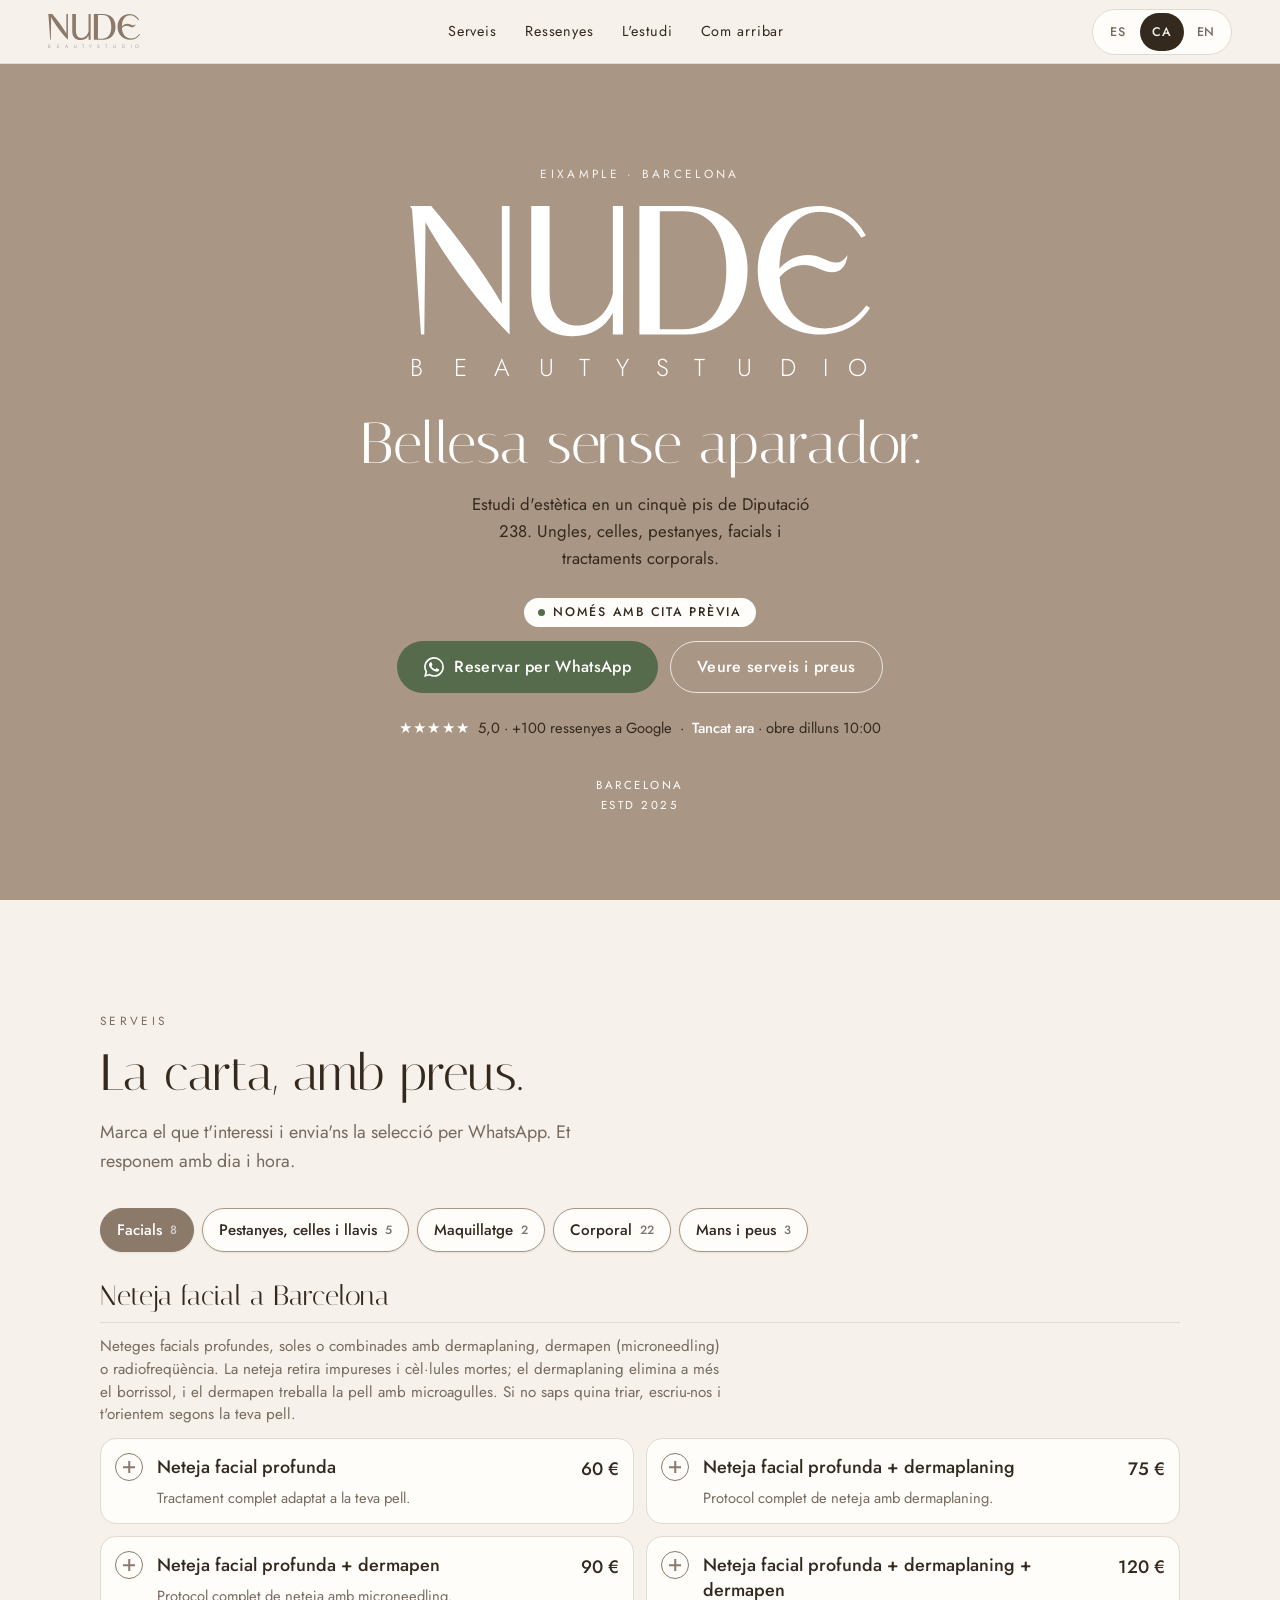
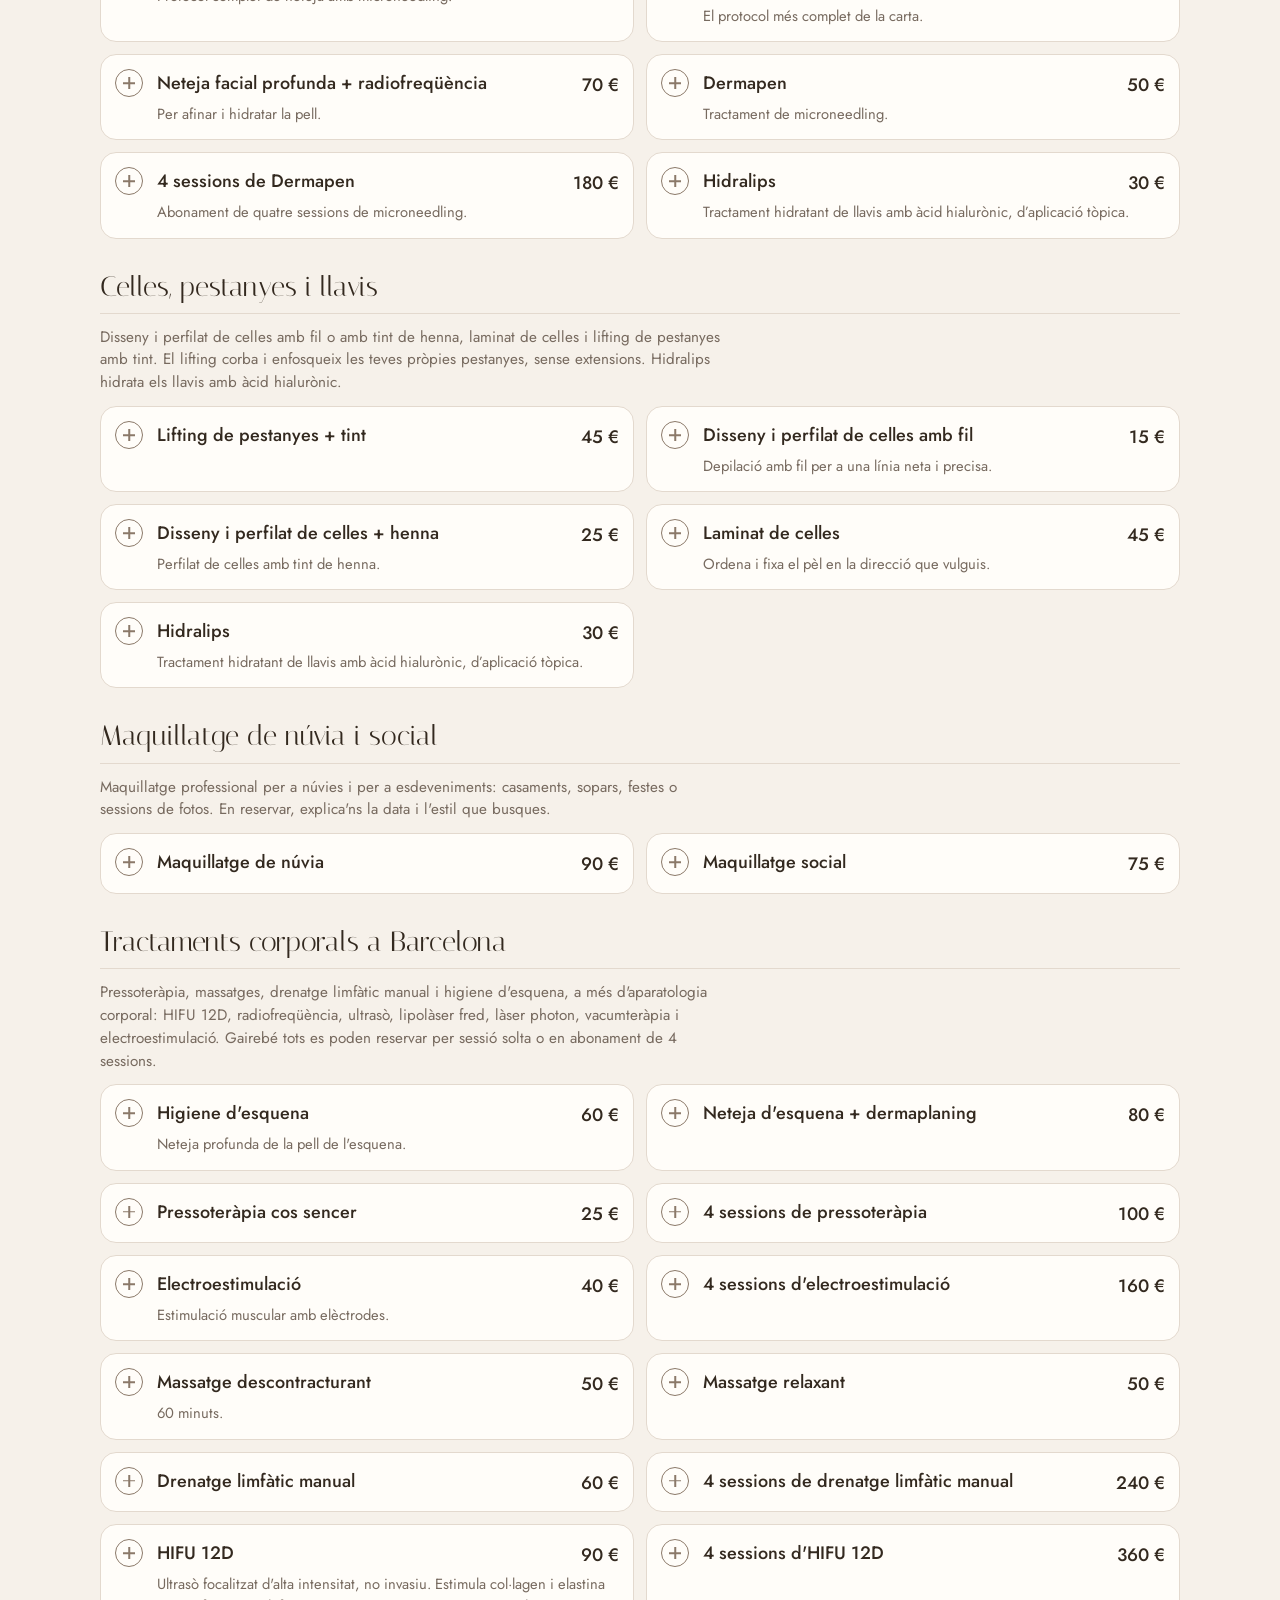
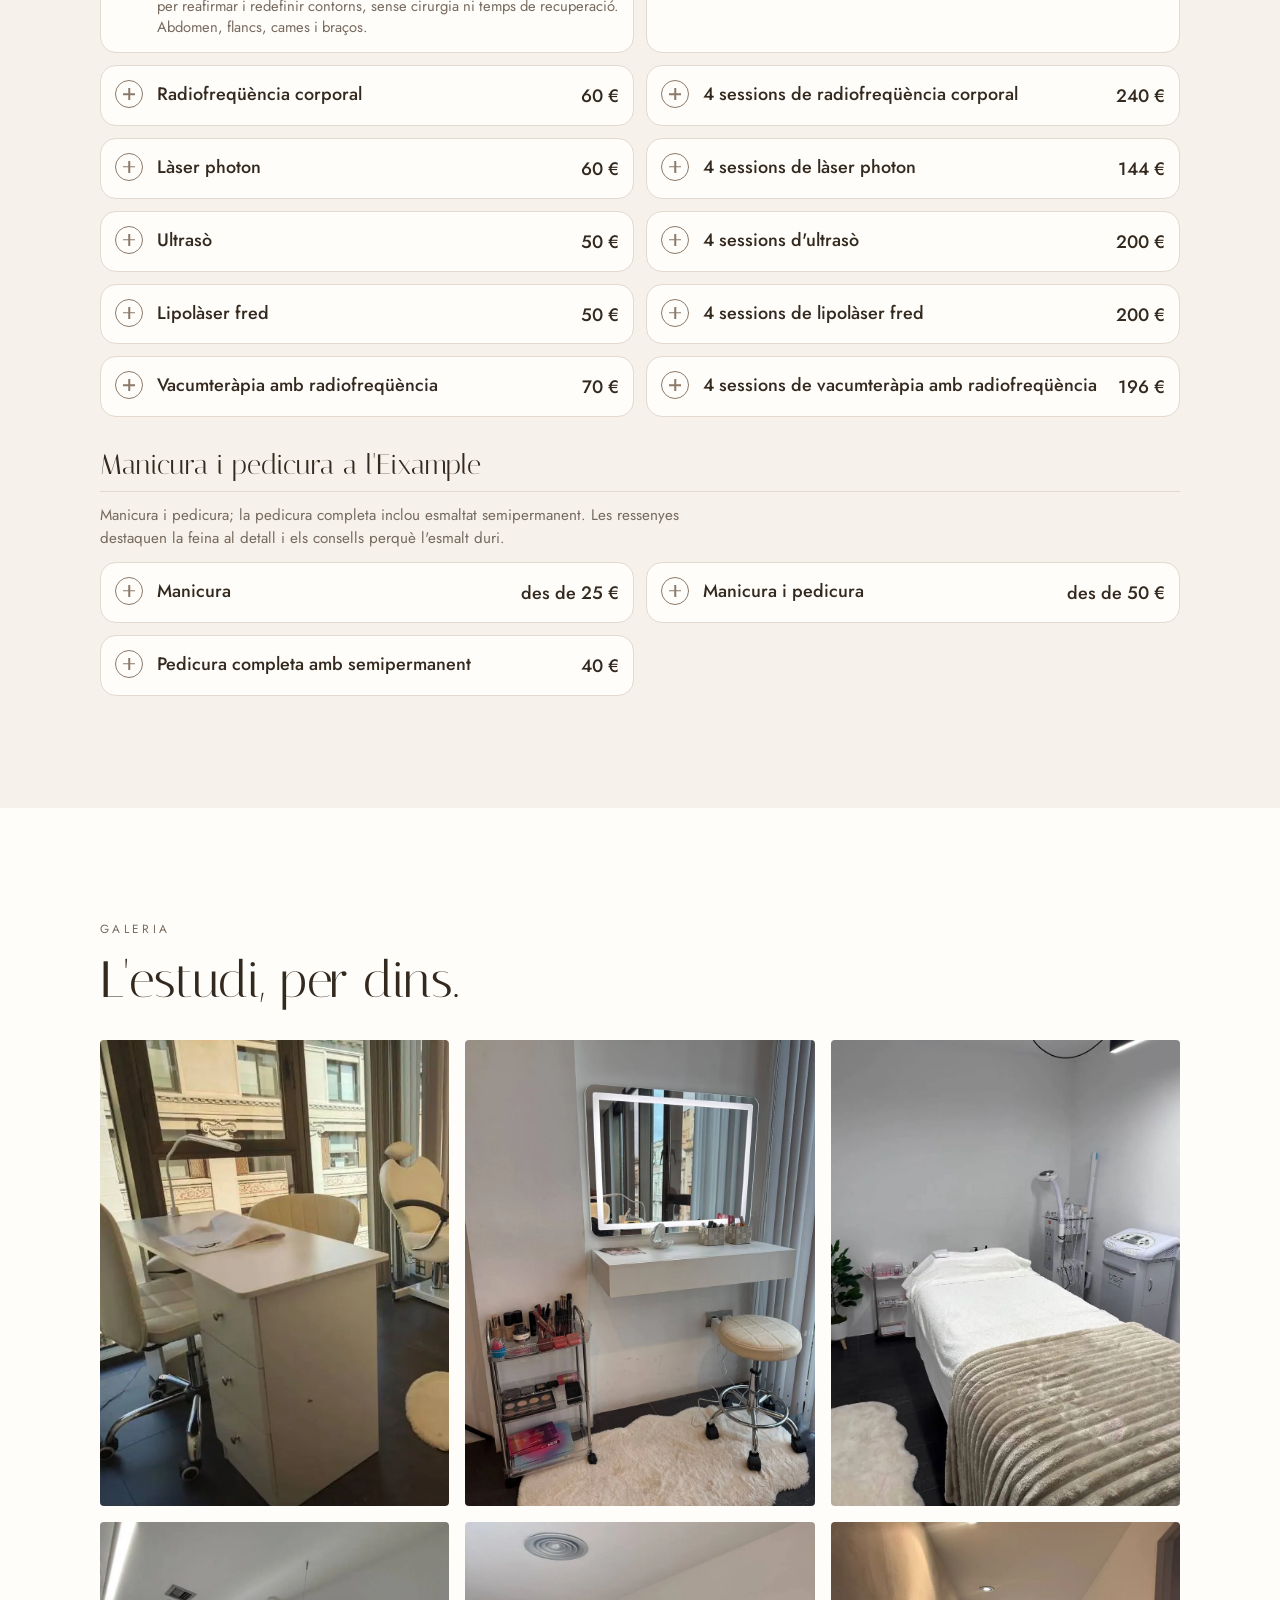
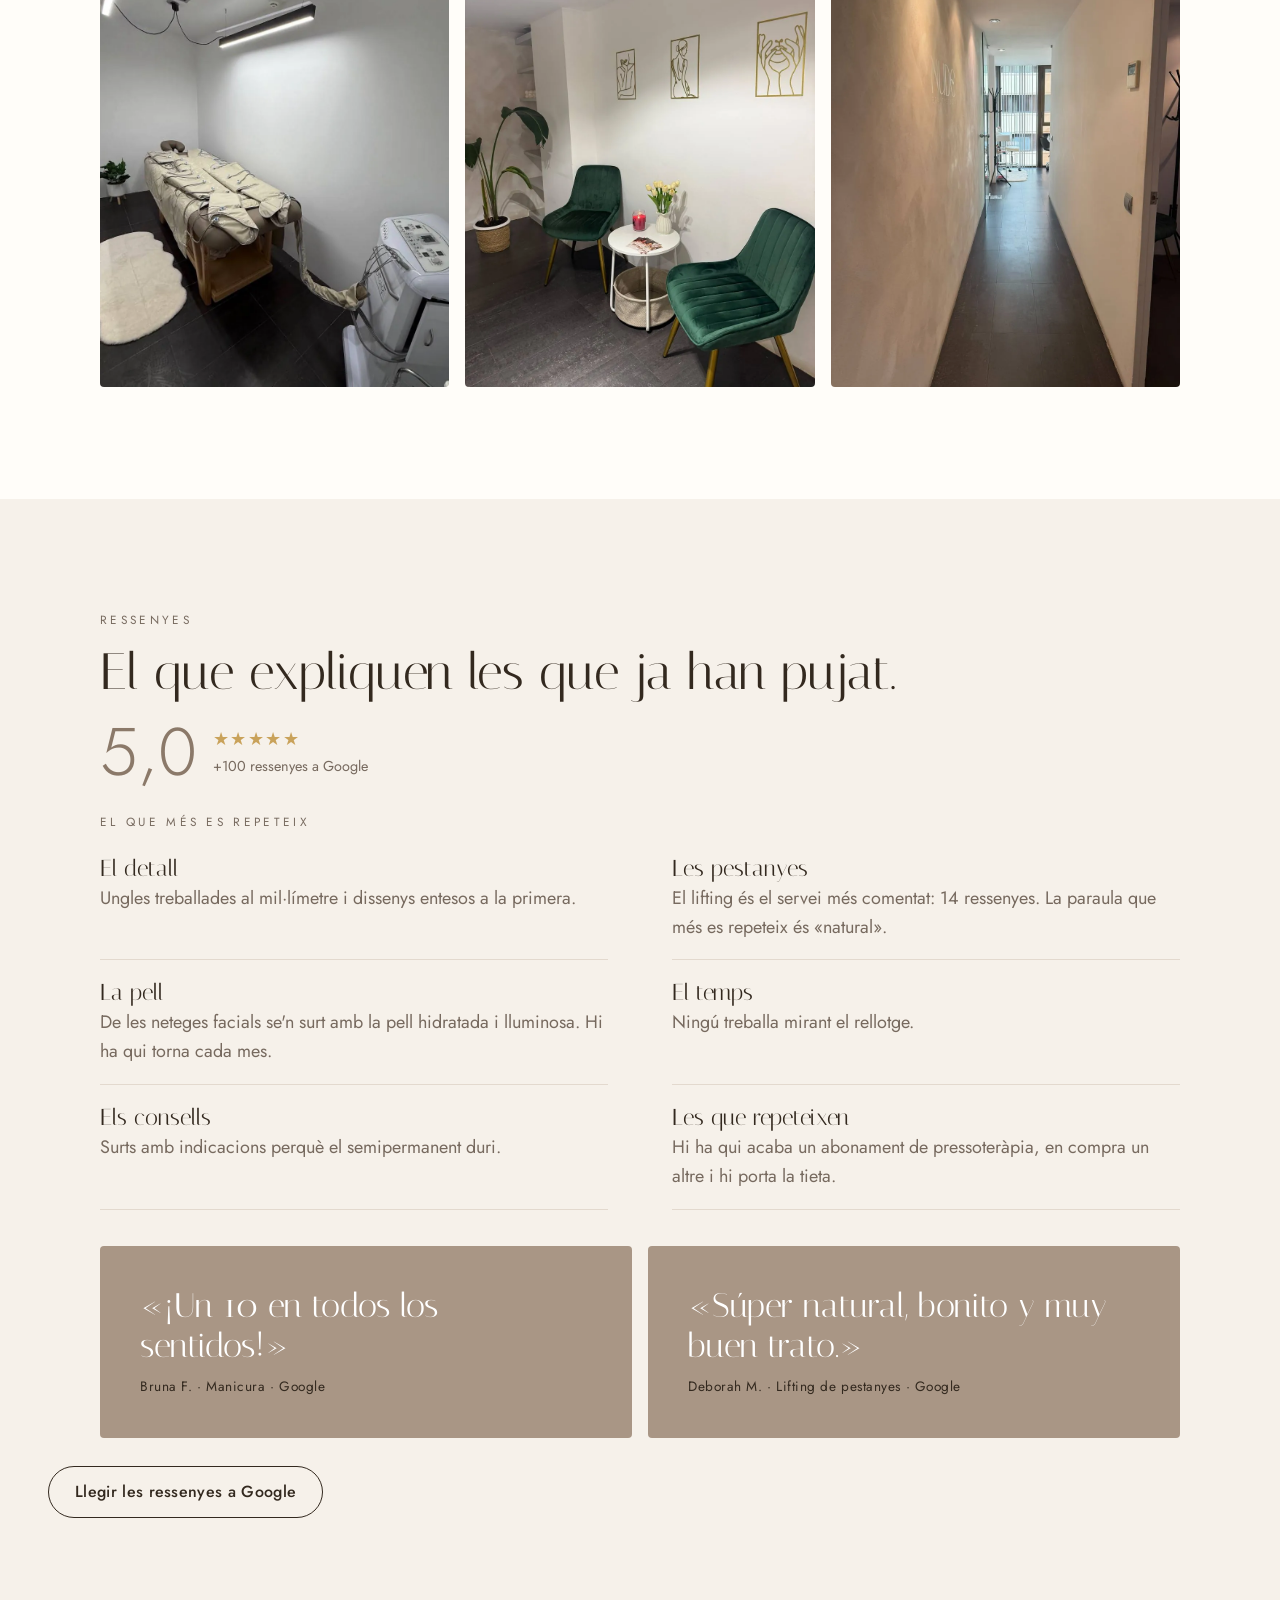
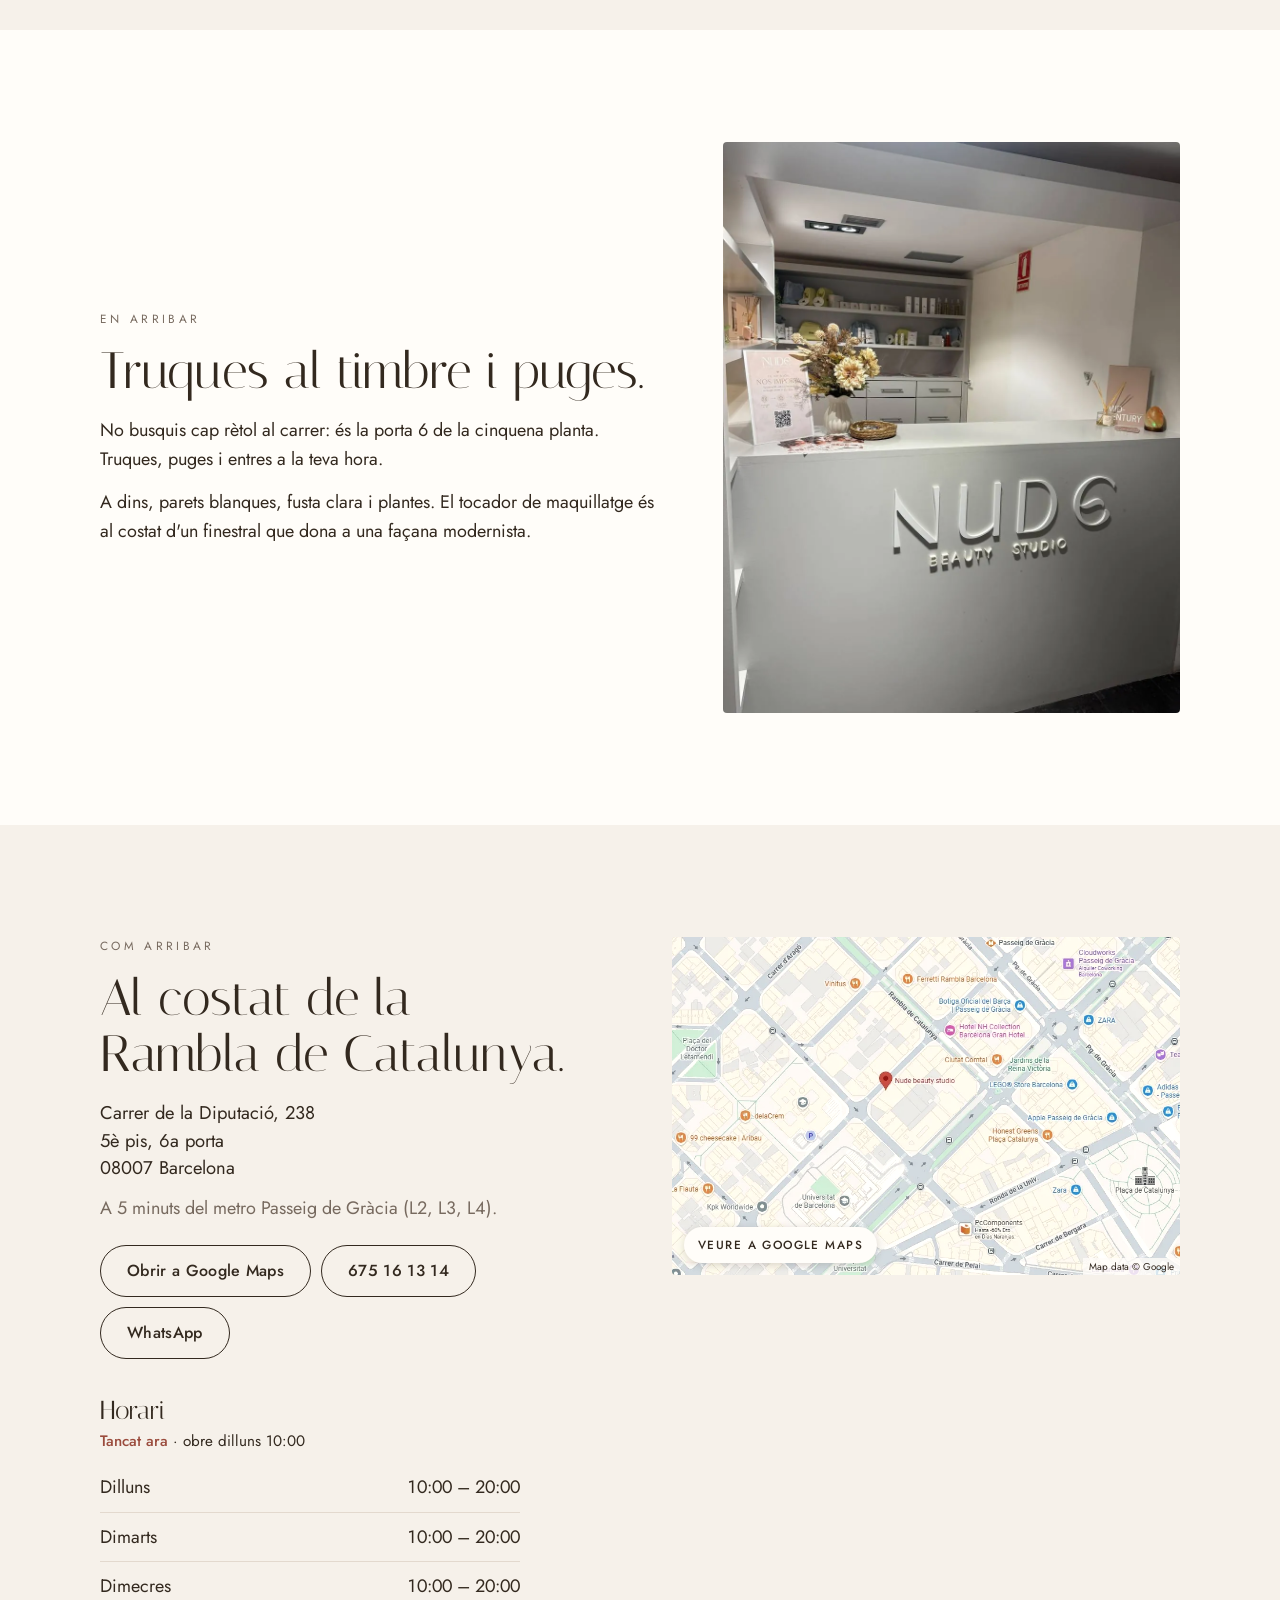
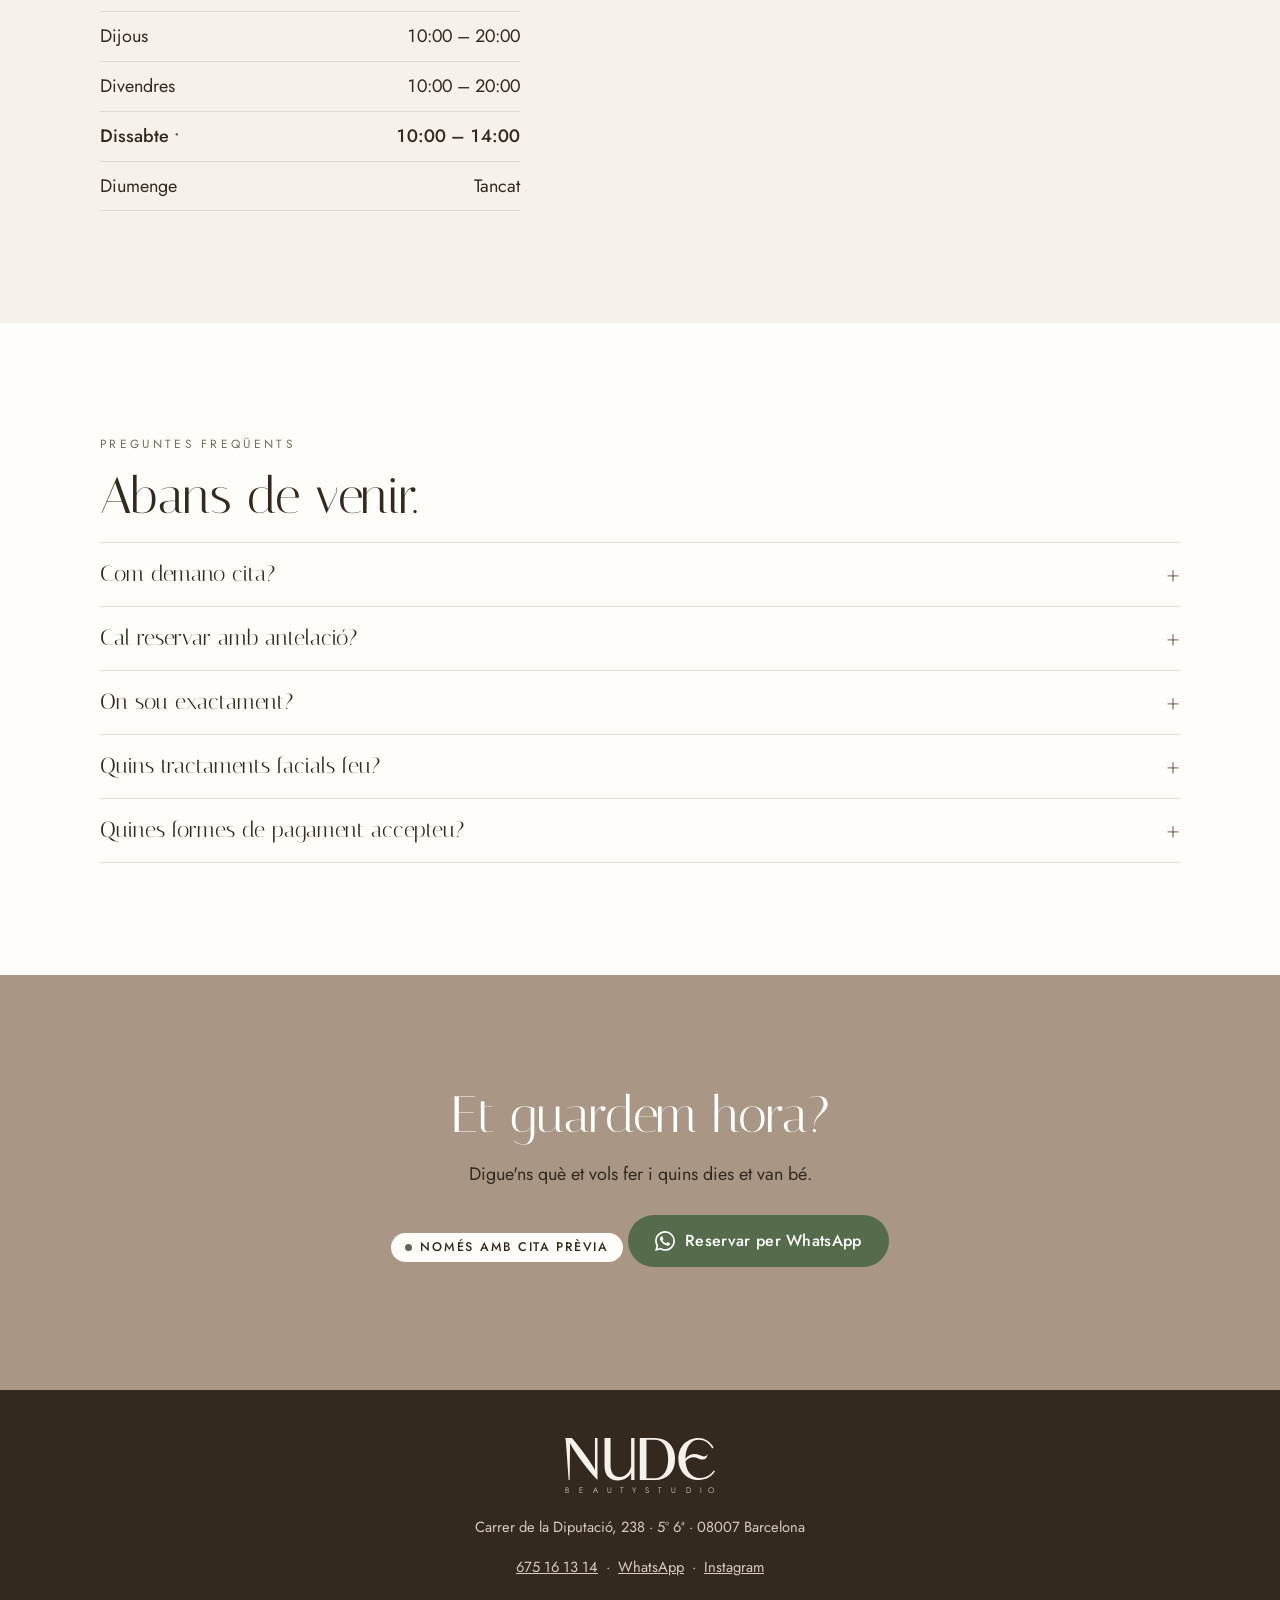
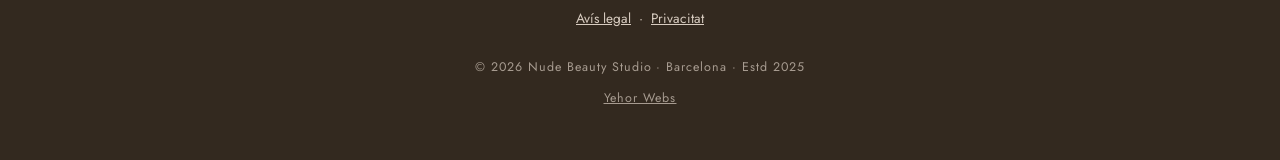
==== commit 8f8113e3: "Saturday 10-14, evergreen review count, Hidralips description, sameAs Co-Authored-By: Claude Opus 5." ====
--- a/ca/index.html
+++ b/ca/index.html
@@ -17,7 +17,7 @@
 <meta property="og:description" content="Centre d'estètica a l'Eixample de Barcelona: manicura, celles, lifting de pestanyes, neteja facial, tractaments corporals i maquillatge. Només amb cita.">
 <meta property="og:url" content="https://nudebeautybcn.com/ca/">
 <meta property="og:locale" content="ca_ES">
-<script type="application/ld+json">{"@context":"https://schema.org","@type":"BeautySalon","@id":"https://nudebeautybcn.com/#salon","name":"Nude Beauty Studio","description":"Centre d'estètica a l'Eixample de Barcelona: manicura, celles, lifting de pestanyes, neteja facial, tractaments corporals i maquillatge. Només amb cita.","url":"https://nudebeautybcn.com/ca/","telephone":"+34675161314","priceRange":"€€","paymentAccepted":"Cash, Credit Card, Debit Card, Visa, Mastercard, NFC mobile payments","image":"https://nudebeautybcn.com/img/00-recepcion.webp","address":{"@type":"PostalAddress","streetAddress":"Carrer de la Diputació, 238, 5º 6ª","addressLocality":"Barcelona","addressRegion":"Barcelona","postalCode":"08007","addressCountry":"ES"},"geo":{"@type":"GeoCoordinates","latitude":41.3885,"longitude":2.16472},"hasMap":"https://maps.app.goo.gl/gT3hE2o65boG1eyQA","openingHoursSpecification":[{"@type":"OpeningHoursSpecification","dayOfWeek":["Monday","Tuesday","Wednesday","Thursday","Friday"],"opens":"10:00","closes":"20:00"},{"@type":"OpeningHoursSpecification","dayOfWeek":"Saturday","opens":"10:00","closes":"18:00"}],"sameAs":["https://maps.app.goo.gl/gT3hE2o65boG1eyQA","https://www.instagram.com/nude.beautybcn"],"hasOfferCatalog":{"@type":"OfferCatalog","name":"Serveis","itemListElement":[{"@type":"OfferCatalog","name":"Neteja facial a Barcelona","itemListElement":[{"@type":"Offer","itemOffered":{"@type":"Service","name":"Neteja facial profunda"},"priceCurrency":"EUR","price":60},{"@type":"Offer","itemOffered":{"@type":"Service","name":"Neteja facial profunda + dermaplaning"},"priceCurrency":"EUR","price":75},{"@type":"Offer","itemOffered":{"@type":"Service","name":"Neteja facial profunda + dermapen"},"priceCurrency":"EUR","price":90},{"@type":"Offer","itemOffered":{"@type":"Service","name":"Neteja facial profunda + dermaplaning + dermapen"},"priceCurrency":"EUR","price":120},{"@type":"Offer","itemOffered":{"@type":"Service","name":"Neteja facial profunda + radiofreqüència"},"priceCurrency":"EUR","price":70},{"@type":"Offer","itemOffered":{"@type":"Service","name":"Dermapen"},"priceCurrency":"EUR","price":50},{"@type":"Offer","itemOffered":{"@type":"Service","name":"4 sessions de Dermapen"},"priceCurrency":"EUR","price":180},{"@type":"Offer","itemOffered":{"@type":"Service","name":"Hidralips"},"priceCurrency":"EUR","price":30}]},{"@type":"OfferCatalog","name":"Celles, pestanyes i llavis","itemListElement":[{"@type":"Offer","itemOffered":{"@type":"Service","name":"Lifting de pestanyes + tint"},"priceCurrency":"EUR","price":45},{"@type":"Offer","itemOffered":{"@type":"Service","name":"Disseny i perfilat de celles amb fil"},"priceCurrency":"EUR","price":15},{"@type":"Offer","itemOffered":{"@type":"Service","name":"Disseny i perfilat de celles + henna"},"priceCurrency":"EUR","price":25},{"@type":"Offer","itemOffered":{"@type":"Service","name":"Laminat de celles"},"priceCurrency":"EUR","price":45},{"@type":"Offer","itemOffered":{"@type":"Service","name":"Hidralips"},"priceCurrency":"EUR","price":30}]},{"@type":"OfferCatalog","name":"Maquillatge de núvia i social","itemListElement":[{"@type":"Offer","itemOffered":{"@type":"Service","name":"Maquillatge de núvia"},"priceCurrency":"EUR","price":90},{"@type":"Offer","itemOffered":{"@type":"Service","name":"Maquillatge social"},"priceCurrency":"EUR","price":75}]},{"@type":"OfferCatalog","name":"Tractaments corporals a Barcelona","itemListElement":[{"@type":"Offer","itemOffered":{"@type":"Service","name":"Higiene d'esquena"},"priceCurrency":"EUR","price":60},{"@type":"Offer","itemOffered":{"@type":"Service","name":"Neteja d'esquena + dermaplaning"},"priceCurrency":"EUR","price":80},{"@type":"Offer","itemOffered":{"@type":"Service","name":"Pressoteràpia cos sencer"},"priceCurrency":"EUR","price":25},{"@type":"Offer","itemOffered":{"@type":"Service","name":"4 sessions de pressoteràpia"},"priceCurrency":"EUR","price":100},{"@type":"Offer","itemOffered":{"@type":"Service","name":"Electroestimulació"},"priceCurrency":"EUR","price":40},{"@type":"Offer","itemOffered":{"@type":"Service","name":"4 sessions d'electroestimulació"},"priceCurrency":"EUR","price":160},{"@type":"Offer","itemOffered":{"@type":"Service","name":"Massatge descontracturant"},"priceCurrency":"EUR","price":50},{"@type":"Offer","itemOffered":{"@type":"Service","name":"Massatge relaxant"},"priceCurrency":"EUR","price":50},{"@type":"Offer","itemOffered":{"@type":"Service","name":"Drenatge limfàtic manual"},"priceCurrency":"EUR","price":60},{"@type":"Offer","itemOffered":{"@type":"Service","name":"4 sessions de drenatge limfàtic manual"},"priceCurrency":"EUR","price":240},{"@type":"Offer","itemOffered":{"@type":"Service","name":"HIFU 12D"},"priceCurrency":"EUR","price":90},{"@type":"Offer","itemOffered":{"@type":"Service","name":"4 sessions d'HIFU 12D"},"priceCurrency":"EUR","price":360},{"@type":"Offer","itemOffered":{"@type":"Service","name":"Radiofreqüència corporal"},"priceCurrency":"EUR","price":60},{"@type":"Offer","itemOffered":{"@type":"Service","name":"4 sessions de radiofreqüència corporal"},"priceCurrency":"EUR","price":240},{"@type":"Offer","itemOffered":{"@type":"Service","name":"Làser photon"},"priceCurrency":"EUR","price":60},{"@type":"Offer","itemOffered":{"@type":"Service","name":"4 sessions de làser photon"},"priceCurrency":"EUR","price":144},{"@type":"Offer","itemOffered":{"@type":"Service","name":"Ultrasò"},"priceCurrency":"EUR","price":50},{"@type":"Offer","itemOffered":{"@type":"Service","name":"4 sessions d'ultrasò"},"priceCurrency":"EUR","price":200},{"@type":"Offer","itemOffered":{"@type":"Service","name":"Lipolàser fred"},"priceCurrency":"EUR","price":50},{"@type":"Offer","itemOffered":{"@type":"Service","name":"4 sessions de lipolàser fred"},"priceCurrency":"EUR","price":200},{"@type":"Offer","itemOffered":{"@type":"Service","name":"Vacumteràpia amb radiofreqüència"},"priceCurrency":"EUR","price":70},{"@type":"Offer","itemOffered":{"@type":"Service","name":"4 sessions de vacumteràpia amb radiofreqüència"},"priceCurrency":"EUR","price":196}]},{"@type":"OfferCatalog","name":"Manicura i pedicura a l'Eixample","itemListElement":[{"@type":"Offer","itemOffered":{"@type":"Service","name":"Manicura"},"priceCurrency":"EUR","priceSpecification":{"@type":"PriceSpecification","minPrice":25,"priceCurrency":"EUR"}},{"@type":"Offer","itemOffered":{"@type":"Service","name":"Manicura i pedicura"},"priceCurrency":"EUR","priceSpecification":{"@type":"PriceSpecification","minPrice":50,"priceCurrency":"EUR"}},{"@type":"Offer","itemOffered":{"@type":"Service","name":"Pedicura completa amb semipermanent"},"priceCurrency":"EUR","price":40}]}]}}</script>
+<script type="application/ld+json">{"@context":"https://schema.org","@type":"BeautySalon","@id":"https://nudebeautybcn.com/#salon","name":"Nude Beauty Studio","description":"Centre d'estètica a l'Eixample de Barcelona: manicura, celles, lifting de pestanyes, neteja facial, tractaments corporals i maquillatge. Només amb cita.","url":"https://nudebeautybcn.com/ca/","telephone":"+34675161314","priceRange":"€€","paymentAccepted":"Cash, Credit Card, Debit Card, Visa, Mastercard, NFC mobile payments","image":"https://nudebeautybcn.com/img/00-recepcion.webp","address":{"@type":"PostalAddress","streetAddress":"Carrer de la Diputació, 238, 5º 6ª","addressLocality":"Barcelona","addressRegion":"Barcelona","postalCode":"08007","addressCountry":"ES"},"geo":{"@type":"GeoCoordinates","latitude":41.3885,"longitude":2.1647},"hasMap":"https://maps.app.goo.gl/gT3hE2o65boG1eyQA","openingHoursSpecification":[{"@type":"OpeningHoursSpecification","dayOfWeek":["Monday","Tuesday","Wednesday","Thursday","Friday"],"opens":"10:00","closes":"20:00"},{"@type":"OpeningHoursSpecification","dayOfWeek":"Saturday","opens":"10:00","closes":"14:00"}],"sameAs":["https://www.instagram.com/nude.beautybcn","https://maps.app.goo.gl/gT3hE2o65boG1eyQA","https://www.treatwell.es/establecimiento/nude-beauty-studio/"],"hasOfferCatalog":{"@type":"OfferCatalog","name":"Serveis","itemListElement":[{"@type":"OfferCatalog","name":"Neteja facial a Barcelona","itemListElement":[{"@type":"Offer","itemOffered":{"@type":"Service","name":"Neteja facial profunda"},"priceCurrency":"EUR","price":60},{"@type":"Offer","itemOffered":{"@type":"Service","name":"Neteja facial profunda + dermaplaning"},"priceCurrency":"EUR","price":75},{"@type":"Offer","itemOffered":{"@type":"Service","name":"Neteja facial profunda + dermapen"},"priceCurrency":"EUR","price":90},{"@type":"Offer","itemOffered":{"@type":"Service","name":"Neteja facial profunda + dermaplaning + dermapen"},"priceCurrency":"EUR","price":120},{"@type":"Offer","itemOffered":{"@type":"Service","name":"Neteja facial profunda + radiofreqüència"},"priceCurrency":"EUR","price":70},{"@type":"Offer","itemOffered":{"@type":"Service","name":"Dermapen"},"priceCurrency":"EUR","price":50},{"@type":"Offer","itemOffered":{"@type":"Service","name":"4 sessions de Dermapen"},"priceCurrency":"EUR","price":180},{"@type":"Offer","itemOffered":{"@type":"Service","name":"Hidralips"},"priceCurrency":"EUR","price":30}]},{"@type":"OfferCatalog","name":"Celles, pestanyes i llavis","itemListElement":[{"@type":"Offer","itemOffered":{"@type":"Service","name":"Lifting de pestanyes + tint"},"priceCurrency":"EUR","price":45},{"@type":"Offer","itemOffered":{"@type":"Service","name":"Disseny i perfilat de celles amb fil"},"priceCurrency":"EUR","price":15},{"@type":"Offer","itemOffered":{"@type":"Service","name":"Disseny i perfilat de celles + henna"},"priceCurrency":"EUR","price":25},{"@type":"Offer","itemOffered":{"@type":"Service","name":"Laminat de celles"},"priceCurrency":"EUR","price":45},{"@type":"Offer","itemOffered":{"@type":"Service","name":"Hidralips"},"priceCurrency":"EUR","price":30}]},{"@type":"OfferCatalog","name":"Maquillatge de núvia i social","itemListElement":[{"@type":"Offer","itemOffered":{"@type":"Service","name":"Maquillatge de núvia"},"priceCurrency":"EUR","price":90},{"@type":"Offer","itemOffered":{"@type":"Service","name":"Maquillatge social"},"priceCurrency":"EUR","price":75}]},{"@type":"OfferCatalog","name":"Tractaments corporals a Barcelona","itemListElement":[{"@type":"Offer","itemOffered":{"@type":"Service","name":"Higiene d'esquena"},"priceCurrency":"EUR","price":60},{"@type":"Offer","itemOffered":{"@type":"Service","name":"Neteja d'esquena + dermaplaning"},"priceCurrency":"EUR","price":80},{"@type":"Offer","itemOffered":{"@type":"Service","name":"Pressoteràpia cos sencer"},"priceCurrency":"EUR","price":25},{"@type":"Offer","itemOffered":{"@type":"Service","name":"4 sessions de pressoteràpia"},"priceCurrency":"EUR","price":100},{"@type":"Offer","itemOffered":{"@type":"Service","name":"Electroestimulació"},"priceCurrency":"EUR","price":40},{"@type":"Offer","itemOffered":{"@type":"Service","name":"4 sessions d'electroestimulació"},"priceCurrency":"EUR","price":160},{"@type":"Offer","itemOffered":{"@type":"Service","name":"Massatge descontracturant"},"priceCurrency":"EUR","price":50},{"@type":"Offer","itemOffered":{"@type":"Service","name":"Massatge relaxant"},"priceCurrency":"EUR","price":50},{"@type":"Offer","itemOffered":{"@type":"Service","name":"Drenatge limfàtic manual"},"priceCurrency":"EUR","price":60},{"@type":"Offer","itemOffered":{"@type":"Service","name":"4 sessions de drenatge limfàtic manual"},"priceCurrency":"EUR","price":240},{"@type":"Offer","itemOffered":{"@type":"Service","name":"HIFU 12D"},"priceCurrency":"EUR","price":90},{"@type":"Offer","itemOffered":{"@type":"Service","name":"4 sessions d'HIFU 12D"},"priceCurrency":"EUR","price":360},{"@type":"Offer","itemOffered":{"@type":"Service","name":"Radiofreqüència corporal"},"priceCurrency":"EUR","price":60},{"@type":"Offer","itemOffered":{"@type":"Service","name":"4 sessions de radiofreqüència corporal"},"priceCurrency":"EUR","price":240},{"@type":"Offer","itemOffered":{"@type":"Service","name":"Làser photon"},"priceCurrency":"EUR","price":60},{"@type":"Offer","itemOffered":{"@type":"Service","name":"4 sessions de làser photon"},"priceCurrency":"EUR","price":144},{"@type":"Offer","itemOffered":{"@type":"Service","name":"Ultrasò"},"priceCurrency":"EUR","price":50},{"@type":"Offer","itemOffered":{"@type":"Service","name":"4 sessions d'ultrasò"},"priceCurrency":"EUR","price":200},{"@type":"Offer","itemOffered":{"@type":"Service","name":"Lipolàser fred"},"priceCurrency":"EUR","price":50},{"@type":"Offer","itemOffered":{"@type":"Service","name":"4 sessions de lipolàser fred"},"priceCurrency":"EUR","price":200},{"@type":"Offer","itemOffered":{"@type":"Service","name":"Vacumteràpia amb radiofreqüència"},"priceCurrency":"EUR","price":70},{"@type":"Offer","itemOffered":{"@type":"Service","name":"4 sessions de vacumteràpia amb radiofreqüència"},"priceCurrency":"EUR","price":196}]},{"@type":"OfferCatalog","name":"Manicura i pedicura a l'Eixample","itemListElement":[{"@type":"Offer","itemOffered":{"@type":"Service","name":"Manicura"},"priceCurrency":"EUR","priceSpecification":{"@type":"PriceSpecification","minPrice":25,"priceCurrency":"EUR"}},{"@type":"Offer","itemOffered":{"@type":"Service","name":"Manicura i pedicura"},"priceCurrency":"EUR","priceSpecification":{"@type":"PriceSpecification","minPrice":50,"priceCurrency":"EUR"}},{"@type":"Offer","itemOffered":{"@type":"Service","name":"Pedicura completa amb semipermanent"},"priceCurrency":"EUR","price":40}]}]}}</script>
 <script type="application/ld+json">{"@context":"https://schema.org","@type":"FAQPage","mainEntity":[{"@type":"Question","name":"Com demano cita?","acceptedAnswer":{"@type":"Answer","text":"Per WhatsApp o per telèfon, al 675 16 13 14. A la carta de serveis pots marcar el que t'interessa i enviar-nos la selecció; et responem amb dia i hora."}},{"@type":"Question","name":"Cal reservar amb antelació?","acceptedAnswer":{"@type":"Answer","text":"Sí. Atenem només amb cita prèvia, així que escriu-nos abans de venir i et diem la primera hora lliure."}},{"@type":"Question","name":"On sou exactament?","acceptedAnswer":{"@type":"Answer","text":"Al Carrer de la Diputació 238, 5è pis, 6a porta, 08007 Barcelona (Eixample), al costat de la Rambla de Catalunya i a 5 minuts del metro Passeig de Gràcia (L2, L3, L4). No hi ha rètol al carrer: truca al timbre i puja."}},{"@type":"Question","name":"Quins tractaments facials feu?","acceptedAnswer":{"@type":"Answer","text":"Neteja facial profunda, sola o combinada amb dermaplaning, dermapen (microneedling) o radiofreqüència; dermapen en sessió solta o en abonament de 4 sessions; i Hidralips per als llavis. Els preus són a la carta."}},{"@type":"Question","name":"Quines formes de pagament accepteu?","acceptedAnswer":{"@type":"Answer","text":"Efectiu, targeta de dèbit i de crèdit (Visa i Mastercard) i pagament amb el mòbil sense contacte. No acceptem xecs."}}]}</script>
 <meta name="theme-color" content="#A99685">
 <link rel="icon" href="/favicon.ico" sizes="48x48">
@@ -84,7 +84,7 @@
     </div>
     <p class="hero__meta">
       <span class="stars" aria-hidden="true">★★★★★</span>
-      <span>5,0 a Google · 106 ressenyes</span>
+      <span>5,0 · +100 ressenyes a Google</span>
       <span class="dot" aria-hidden="true">·</span>
       <span class="js-open"></span>
     </p>
@@ -147,7 +147,7 @@
             <span class="item__mark" aria-hidden="true"></span>
             <span class="item__name">Hidralips</span>
             <span class="item__price">30 €</span>
-            <span class="item__desc">Hidratació de llavis amb àcid hialurònic.</span>
+            <span class="item__desc">Tractament hidratant de llavis amb àcid hialurònic, d’aplicació tòpica.</span>
           </button></li>
         </ul>
       </div>
@@ -182,7 +182,7 @@
             <span class="item__mark" aria-hidden="true"></span>
             <span class="item__name">Hidralips</span>
             <span class="item__price">30 €</span>
-            <span class="item__desc">Hidratació de llavis amb àcid hialurònic.</span>
+            <span class="item__desc">Tractament hidratant de llavis amb àcid hialurònic, d’aplicació tòpica.</span>
           </button></li>
         </ul>
       </div>
@@ -364,7 +364,7 @@
     <h2>El que expliquen les que ja han pujat.</h2>
     <div class="score">
       <span class="score__n">5,0</span>
-      <span class="score__s"><span class="stars" aria-hidden="true">★★★★★</span><span>106 ressenyes a Google Maps, totes de cinc estrelles · octubre de 2026</span></span>
+      <span class="score__s"><span class="stars" aria-hidden="true">★★★★★</span><span>+100 ressenyes a Google</span></span>
     </div>
     <h3 class="reviews__sub">El que més es repeteix</h3>
     <ul class="themes">
@@ -421,7 +421,7 @@
         <tr data-day="3"><td>Dimecres</td><td>10:00 – 20:00</td></tr>
         <tr data-day="4"><td>Dijous</td><td>10:00 – 20:00</td></tr>
         <tr data-day="5"><td>Divendres</td><td>10:00 – 20:00</td></tr>
-        <tr data-day="6"><td>Dissabte</td><td>10:00 – 18:00</td></tr>
+        <tr data-day="6"><td>Dissabte</td><td>10:00 – 14:00</td></tr>
         <tr data-day="0"><td>Diumenge</td><td>Tancat</td></tr>
       </table>
     </div>
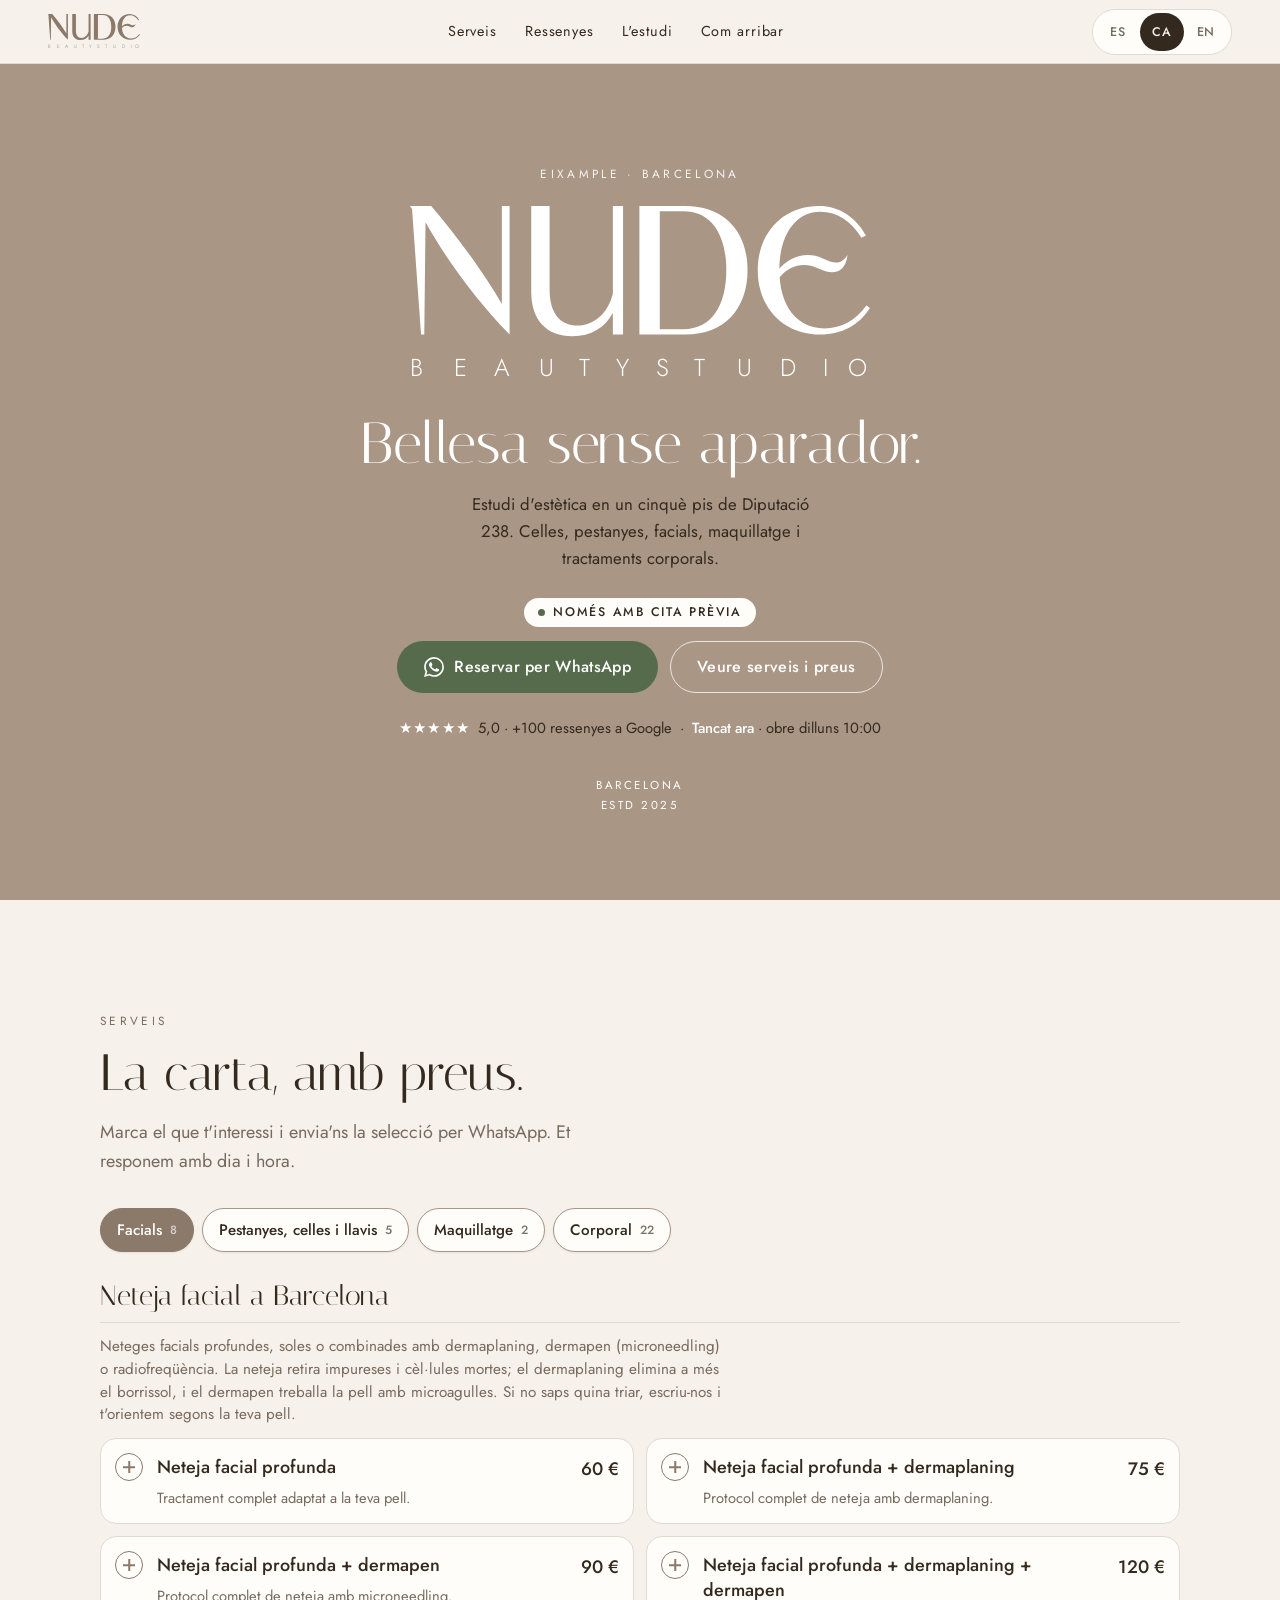
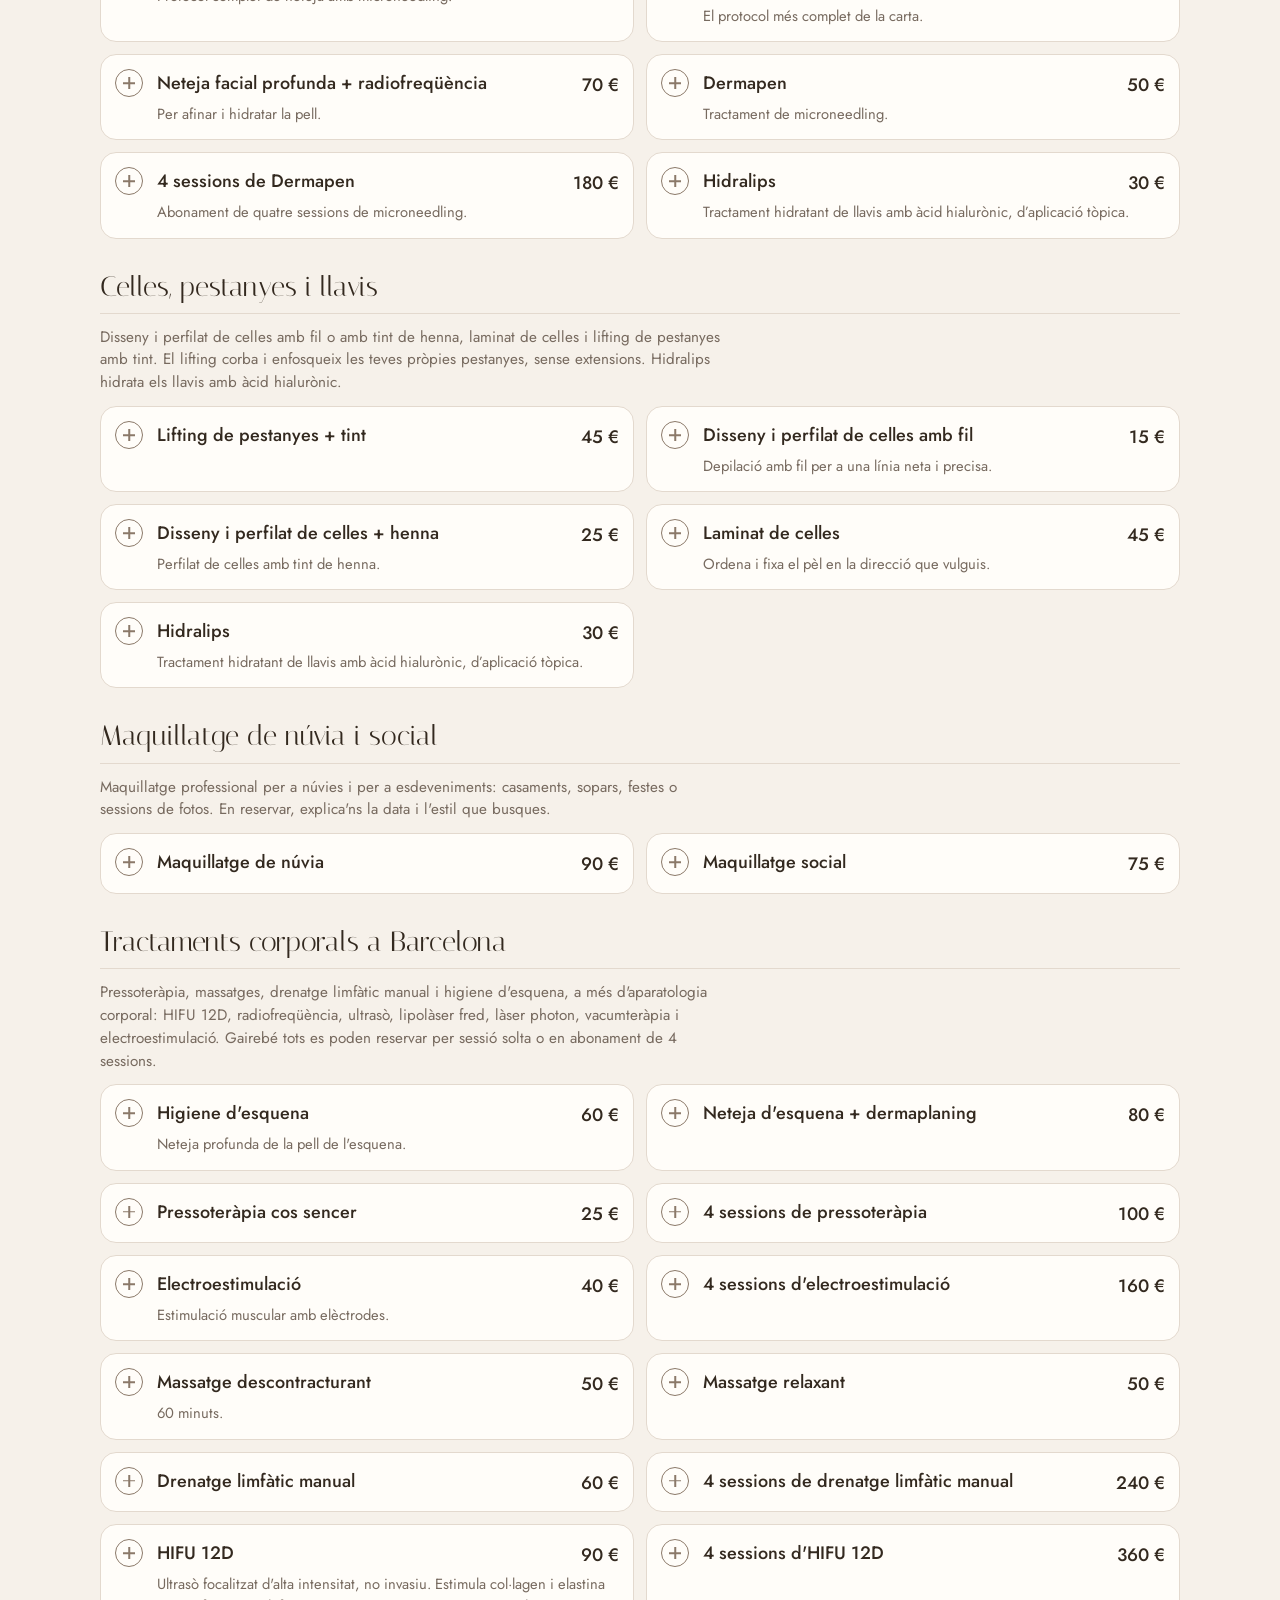
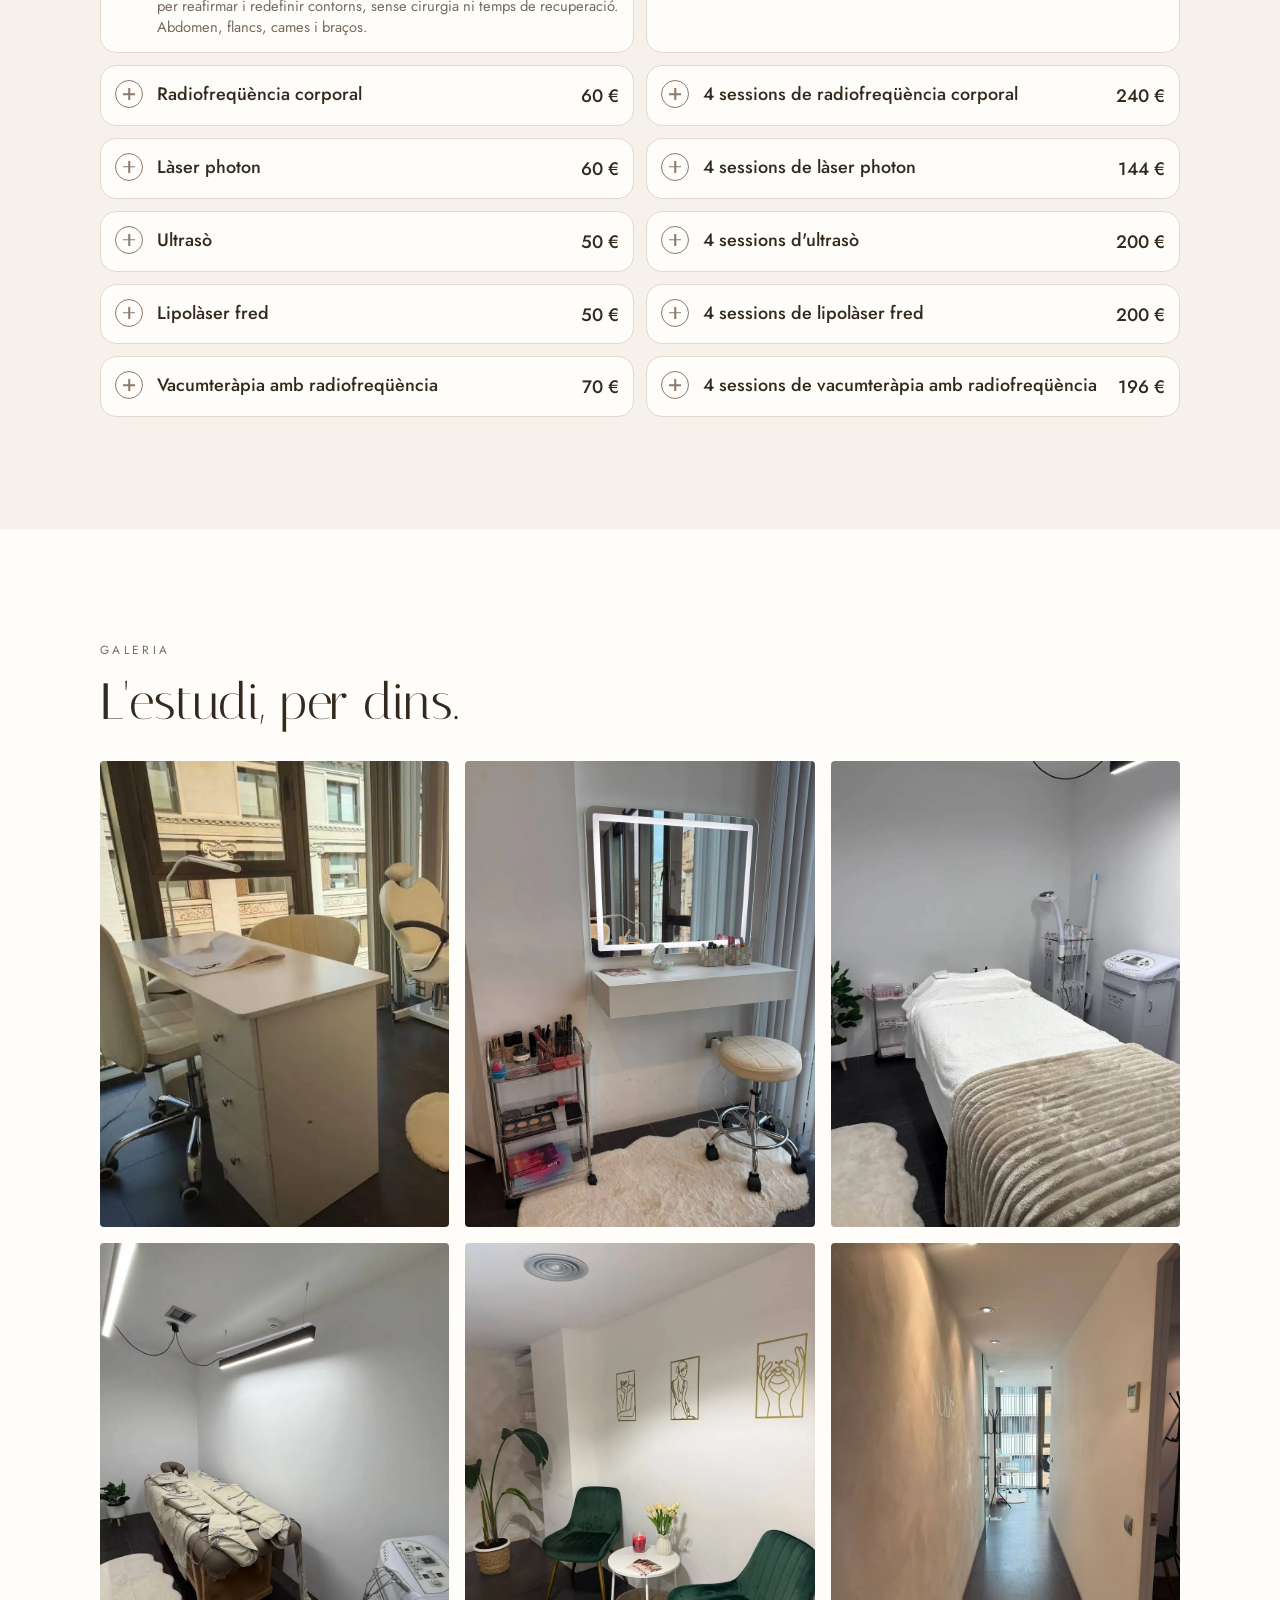
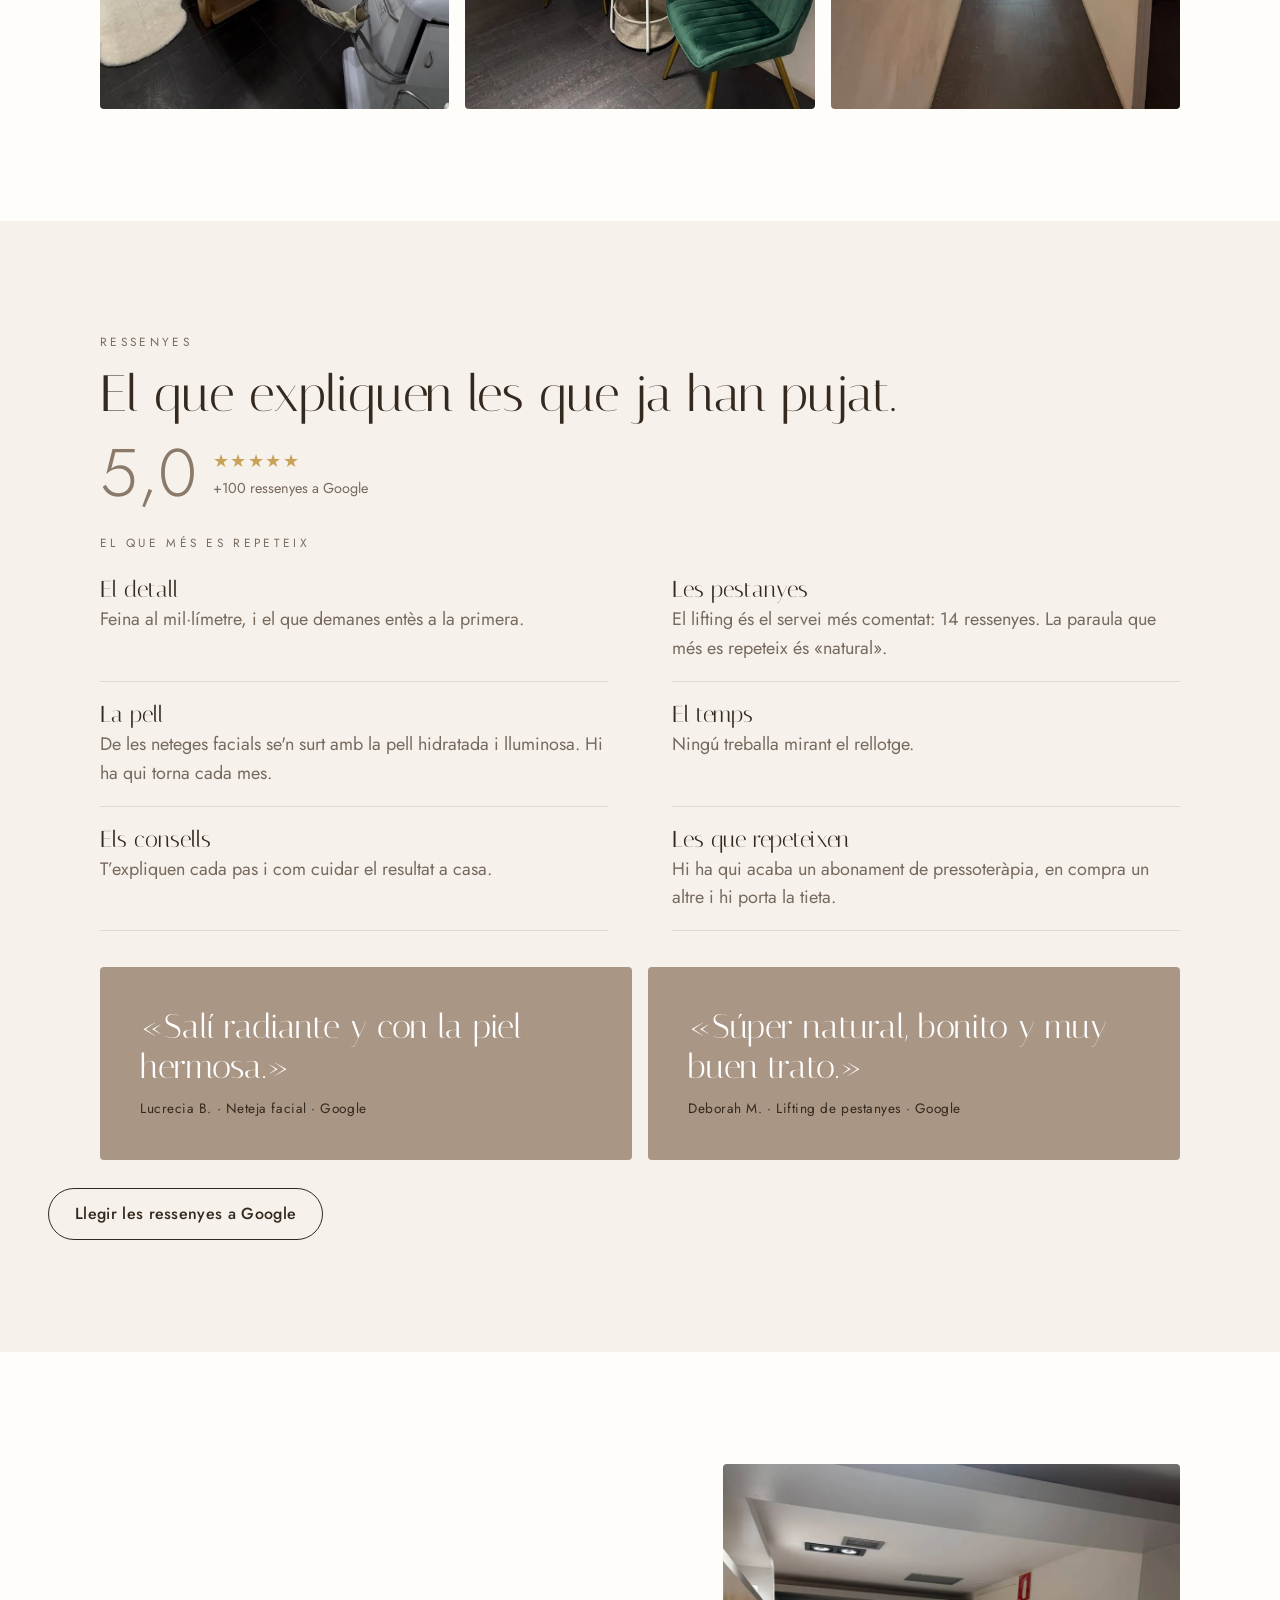
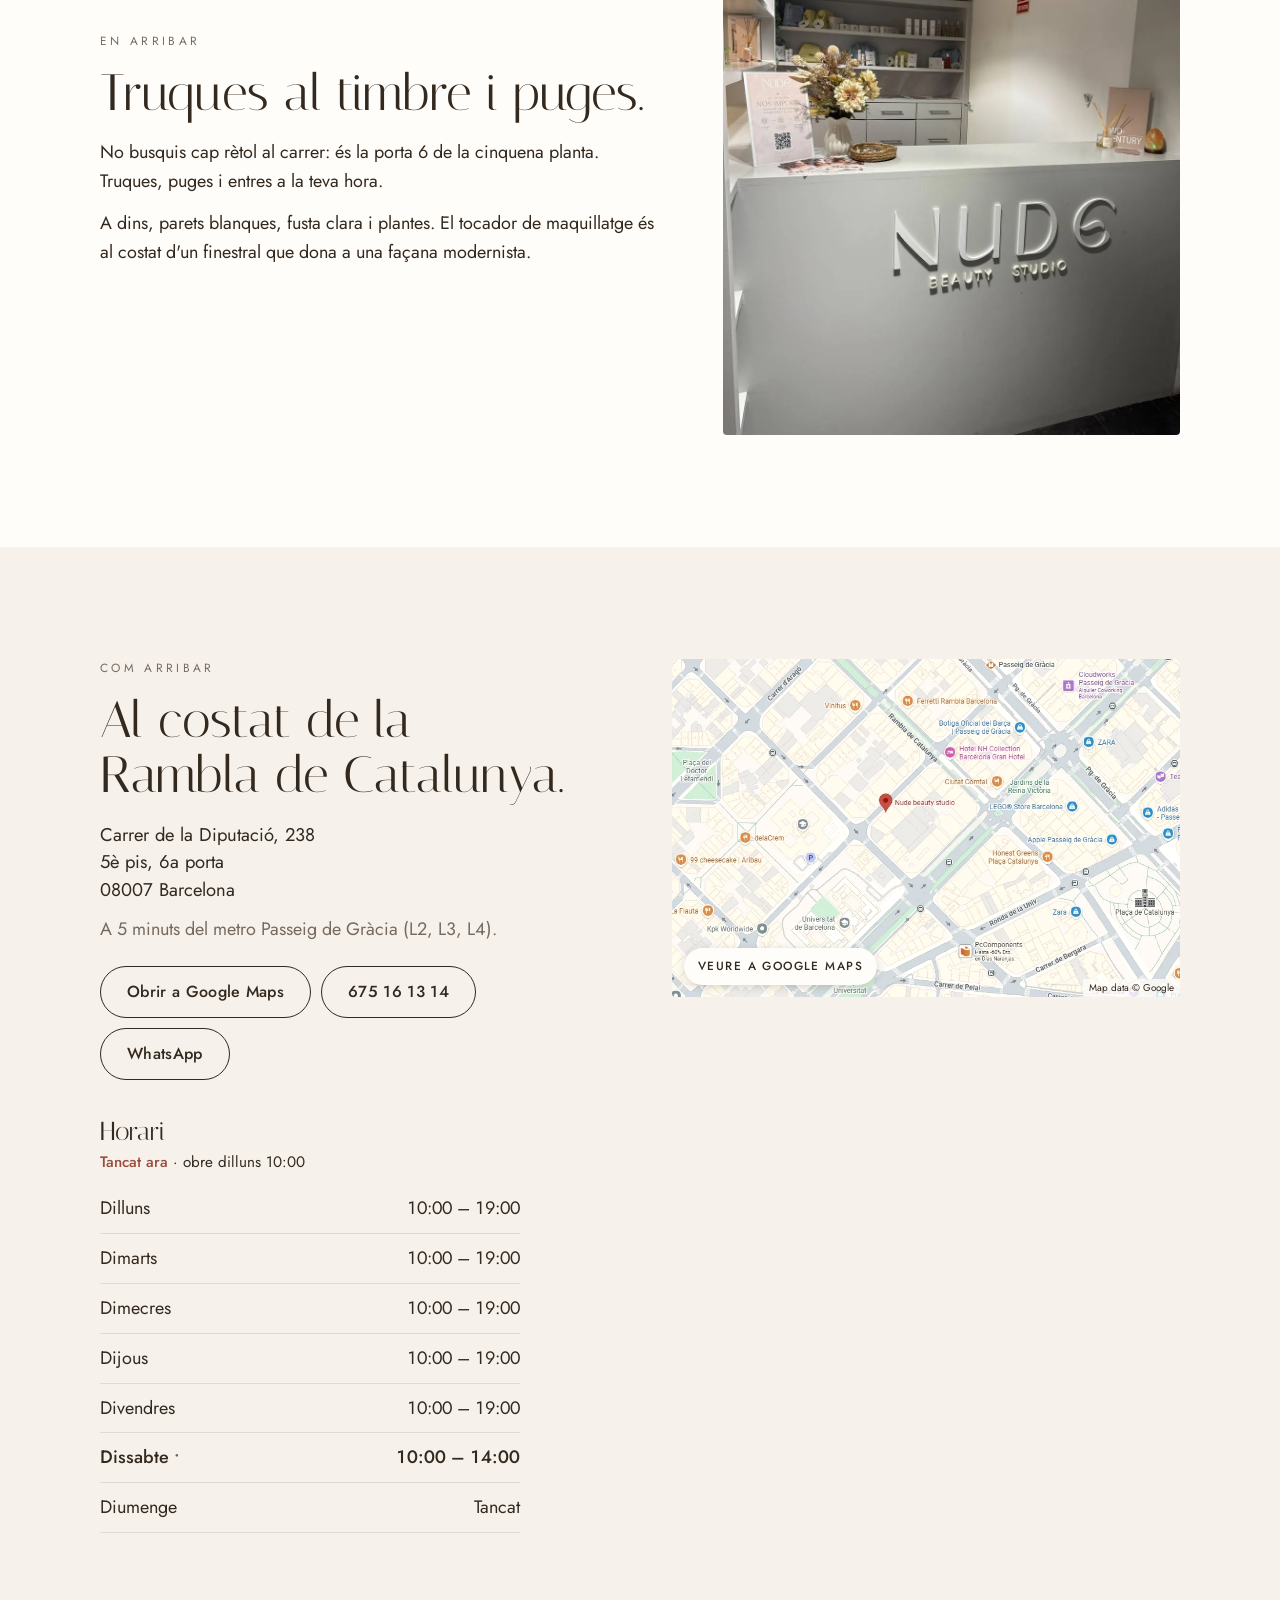
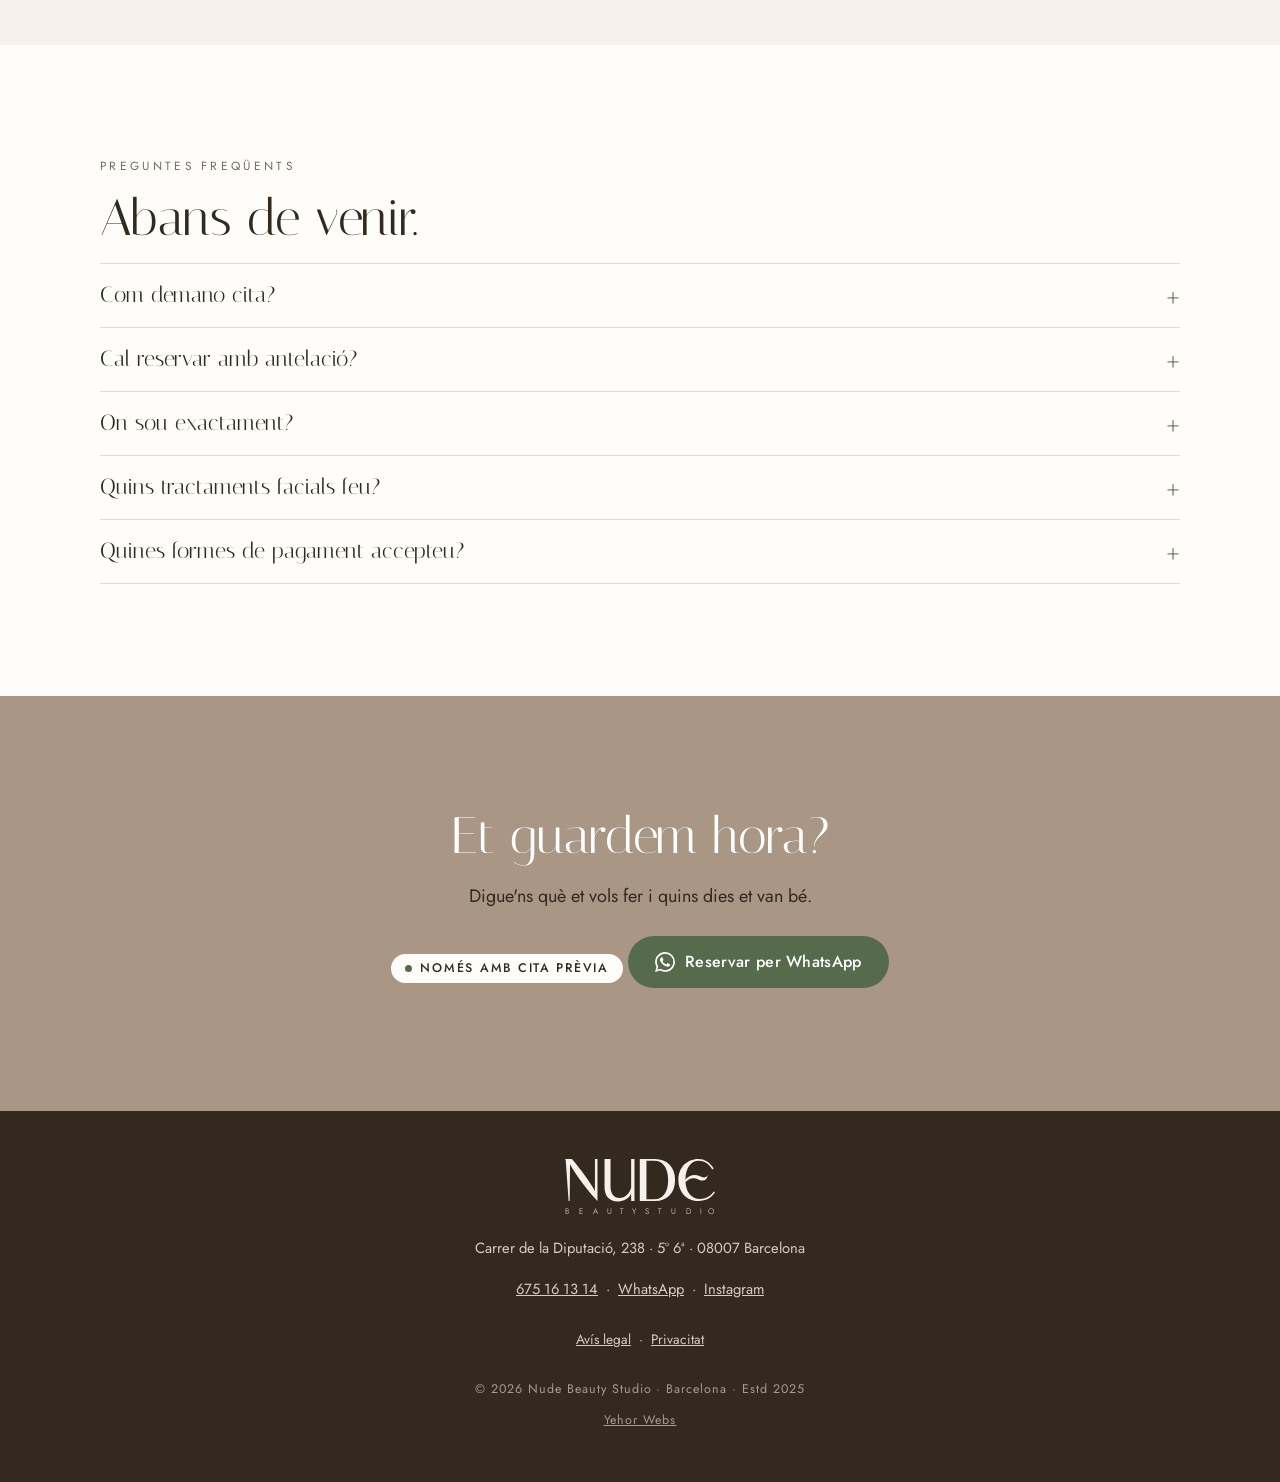
==== commit 84f79f57: "Weekday hours 10-19, remove manicure and pedicure services Co-Authored-By: Claude Opus 5.5 <noreply@" ====
--- a/ca/index.html
+++ b/ca/index.html
@@ -5,7 +5,7 @@
 <meta charset="utf-8">
 <meta name="viewport" content="width=device-width, initial-scale=1, viewport-fit=cover">
 <title>Nude Beauty Studio · Centre d'estètica a l'Eixample, Barcelona</title>
-<meta name="description" content="Centre d'estètica a l'Eixample de Barcelona: manicura, celles, lifting de pestanyes, neteja facial, tractaments corporals i maquillatge. Només amb cita.">
+<meta name="description" content="Centre d'estètica a l'Eixample de Barcelona: neteja facial, celles, lifting de pestanyes, tractaments corporals i maquillatge de núvia. Només amb cita.">
 <link rel="canonical" href="https://nudebeautybcn.com/ca/">
 <link rel="alternate" hreflang="es" href="https://nudebeautybcn.com/">
 <link rel="alternate" hreflang="ca" href="https://nudebeautybcn.com/ca/">
@@ -14,10 +14,10 @@
 <meta property="og:type" content="website">
 <meta property="og:site_name" content="Nude Beauty Studio">
 <meta property="og:title" content="Nude Beauty Studio · Centre d'estètica a l'Eixample, Barcelona">
-<meta property="og:description" content="Centre d'estètica a l'Eixample de Barcelona: manicura, celles, lifting de pestanyes, neteja facial, tractaments corporals i maquillatge. Només amb cita.">
+<meta property="og:description" content="Centre d'estètica a l'Eixample de Barcelona: neteja facial, celles, lifting de pestanyes, tractaments corporals i maquillatge de núvia. Només amb cita.">
 <meta property="og:url" content="https://nudebeautybcn.com/ca/">
 <meta property="og:locale" content="ca_ES">
-<script type="application/ld+json">{"@context":"https://schema.org","@type":"BeautySalon","@id":"https://nudebeautybcn.com/#salon","name":"Nude Beauty Studio","description":"Centre d'estètica a l'Eixample de Barcelona: manicura, celles, lifting de pestanyes, neteja facial, tractaments corporals i maquillatge. Només amb cita.","url":"https://nudebeautybcn.com/ca/","telephone":"+34675161314","priceRange":"€€","paymentAccepted":"Cash, Credit Card, Debit Card, Visa, Mastercard, NFC mobile payments","image":"https://nudebeautybcn.com/img/00-recepcion.webp","address":{"@type":"PostalAddress","streetAddress":"Carrer de la Diputació, 238, 5º 6ª","addressLocality":"Barcelona","addressRegion":"Barcelona","postalCode":"08007","addressCountry":"ES"},"geo":{"@type":"GeoCoordinates","latitude":41.3885,"longitude":2.1647},"hasMap":"https://maps.app.goo.gl/gT3hE2o65boG1eyQA","openingHoursSpecification":[{"@type":"OpeningHoursSpecification","dayOfWeek":["Monday","Tuesday","Wednesday","Thursday","Friday"],"opens":"10:00","closes":"20:00"},{"@type":"OpeningHoursSpecification","dayOfWeek":"Saturday","opens":"10:00","closes":"14:00"}],"sameAs":["https://www.instagram.com/nude.beautybcn","https://maps.app.goo.gl/gT3hE2o65boG1eyQA","https://www.treatwell.es/establecimiento/nude-beauty-studio/"],"hasOfferCatalog":{"@type":"OfferCatalog","name":"Serveis","itemListElement":[{"@type":"OfferCatalog","name":"Neteja facial a Barcelona","itemListElement":[{"@type":"Offer","itemOffered":{"@type":"Service","name":"Neteja facial profunda"},"priceCurrency":"EUR","price":60},{"@type":"Offer","itemOffered":{"@type":"Service","name":"Neteja facial profunda + dermaplaning"},"priceCurrency":"EUR","price":75},{"@type":"Offer","itemOffered":{"@type":"Service","name":"Neteja facial profunda + dermapen"},"priceCurrency":"EUR","price":90},{"@type":"Offer","itemOffered":{"@type":"Service","name":"Neteja facial profunda + dermaplaning + dermapen"},"priceCurrency":"EUR","price":120},{"@type":"Offer","itemOffered":{"@type":"Service","name":"Neteja facial profunda + radiofreqüència"},"priceCurrency":"EUR","price":70},{"@type":"Offer","itemOffered":{"@type":"Service","name":"Dermapen"},"priceCurrency":"EUR","price":50},{"@type":"Offer","itemOffered":{"@type":"Service","name":"4 sessions de Dermapen"},"priceCurrency":"EUR","price":180},{"@type":"Offer","itemOffered":{"@type":"Service","name":"Hidralips"},"priceCurrency":"EUR","price":30}]},{"@type":"OfferCatalog","name":"Celles, pestanyes i llavis","itemListElement":[{"@type":"Offer","itemOffered":{"@type":"Service","name":"Lifting de pestanyes + tint"},"priceCurrency":"EUR","price":45},{"@type":"Offer","itemOffered":{"@type":"Service","name":"Disseny i perfilat de celles amb fil"},"priceCurrency":"EUR","price":15},{"@type":"Offer","itemOffered":{"@type":"Service","name":"Disseny i perfilat de celles + henna"},"priceCurrency":"EUR","price":25},{"@type":"Offer","itemOffered":{"@type":"Service","name":"Laminat de celles"},"priceCurrency":"EUR","price":45},{"@type":"Offer","itemOffered":{"@type":"Service","name":"Hidralips"},"priceCurrency":"EUR","price":30}]},{"@type":"OfferCatalog","name":"Maquillatge de núvia i social","itemListElement":[{"@type":"Offer","itemOffered":{"@type":"Service","name":"Maquillatge de núvia"},"priceCurrency":"EUR","price":90},{"@type":"Offer","itemOffered":{"@type":"Service","name":"Maquillatge social"},"priceCurrency":"EUR","price":75}]},{"@type":"OfferCatalog","name":"Tractaments corporals a Barcelona","itemListElement":[{"@type":"Offer","itemOffered":{"@type":"Service","name":"Higiene d'esquena"},"priceCurrency":"EUR","price":60},{"@type":"Offer","itemOffered":{"@type":"Service","name":"Neteja d'esquena + dermaplaning"},"priceCurrency":"EUR","price":80},{"@type":"Offer","itemOffered":{"@type":"Service","name":"Pressoteràpia cos sencer"},"priceCurrency":"EUR","price":25},{"@type":"Offer","itemOffered":{"@type":"Service","name":"4 sessions de pressoteràpia"},"priceCurrency":"EUR","price":100},{"@type":"Offer","itemOffered":{"@type":"Service","name":"Electroestimulació"},"priceCurrency":"EUR","price":40},{"@type":"Offer","itemOffered":{"@type":"Service","name":"4 sessions d'electroestimulació"},"priceCurrency":"EUR","price":160},{"@type":"Offer","itemOffered":{"@type":"Service","name":"Massatge descontracturant"},"priceCurrency":"EUR","price":50},{"@type":"Offer","itemOffered":{"@type":"Service","name":"Massatge relaxant"},"priceCurrency":"EUR","price":50},{"@type":"Offer","itemOffered":{"@type":"Service","name":"Drenatge limfàtic manual"},"priceCurrency":"EUR","price":60},{"@type":"Offer","itemOffered":{"@type":"Service","name":"4 sessions de drenatge limfàtic manual"},"priceCurrency":"EUR","price":240},{"@type":"Offer","itemOffered":{"@type":"Service","name":"HIFU 12D"},"priceCurrency":"EUR","price":90},{"@type":"Offer","itemOffered":{"@type":"Service","name":"4 sessions d'HIFU 12D"},"priceCurrency":"EUR","price":360},{"@type":"Offer","itemOffered":{"@type":"Service","name":"Radiofreqüència corporal"},"priceCurrency":"EUR","price":60},{"@type":"Offer","itemOffered":{"@type":"Service","name":"4 sessions de radiofreqüència corporal"},"priceCurrency":"EUR","price":240},{"@type":"Offer","itemOffered":{"@type":"Service","name":"Làser photon"},"priceCurrency":"EUR","price":60},{"@type":"Offer","itemOffered":{"@type":"Service","name":"4 sessions de làser photon"},"priceCurrency":"EUR","price":144},{"@type":"Offer","itemOffered":{"@type":"Service","name":"Ultrasò"},"priceCurrency":"EUR","price":50},{"@type":"Offer","itemOffered":{"@type":"Service","name":"4 sessions d'ultrasò"},"priceCurrency":"EUR","price":200},{"@type":"Offer","itemOffered":{"@type":"Service","name":"Lipolàser fred"},"priceCurrency":"EUR","price":50},{"@type":"Offer","itemOffered":{"@type":"Service","name":"4 sessions de lipolàser fred"},"priceCurrency":"EUR","price":200},{"@type":"Offer","itemOffered":{"@type":"Service","name":"Vacumteràpia amb radiofreqüència"},"priceCurrency":"EUR","price":70},{"@type":"Offer","itemOffered":{"@type":"Service","name":"4 sessions de vacumteràpia amb radiofreqüència"},"priceCurrency":"EUR","price":196}]},{"@type":"OfferCatalog","name":"Manicura i pedicura a l'Eixample","itemListElement":[{"@type":"Offer","itemOffered":{"@type":"Service","name":"Manicura"},"priceCurrency":"EUR","priceSpecification":{"@type":"PriceSpecification","minPrice":25,"priceCurrency":"EUR"}},{"@type":"Offer","itemOffered":{"@type":"Service","name":"Manicura i pedicura"},"priceCurrency":"EUR","priceSpecification":{"@type":"PriceSpecification","minPrice":50,"priceCurrency":"EUR"}},{"@type":"Offer","itemOffered":{"@type":"Service","name":"Pedicura completa amb semipermanent"},"priceCurrency":"EUR","price":40}]}]}}</script>
+<script type="application/ld+json">{"@context":"https://schema.org","@type":"BeautySalon","@id":"https://nudebeautybcn.com/#salon","name":"Nude Beauty Studio","description":"Centre d'estètica a l'Eixample de Barcelona: neteja facial, celles, lifting de pestanyes, tractaments corporals i maquillatge de núvia. Només amb cita.","url":"https://nudebeautybcn.com/ca/","telephone":"+34675161314","priceRange":"€€","paymentAccepted":"Cash, Credit Card, Debit Card, Visa, Mastercard, NFC mobile payments","image":"https://nudebeautybcn.com/img/00-recepcion.webp","address":{"@type":"PostalAddress","streetAddress":"Carrer de la Diputació, 238, 5º 6ª","addressLocality":"Barcelona","addressRegion":"Barcelona","postalCode":"08007","addressCountry":"ES"},"geo":{"@type":"GeoCoordinates","latitude":41.3885,"longitude":2.1647},"hasMap":"https://maps.app.goo.gl/gT3hE2o65boG1eyQA","openingHoursSpecification":[{"@type":"OpeningHoursSpecification","dayOfWeek":["Monday","Tuesday","Wednesday","Thursday","Friday"],"opens":"10:00","closes":"19:00"},{"@type":"OpeningHoursSpecification","dayOfWeek":"Saturday","opens":"10:00","closes":"14:00"}],"sameAs":["https://www.instagram.com/nude.beautybcn","https://maps.app.goo.gl/gT3hE2o65boG1eyQA","https://www.treatwell.es/establecimiento/nude-beauty-studio/"],"hasOfferCatalog":{"@type":"OfferCatalog","name":"Serveis","itemListElement":[{"@type":"OfferCatalog","name":"Neteja facial a Barcelona","itemListElement":[{"@type":"Offer","itemOffered":{"@type":"Service","name":"Neteja facial profunda"},"priceCurrency":"EUR","price":60},{"@type":"Offer","itemOffered":{"@type":"Service","name":"Neteja facial profunda + dermaplaning"},"priceCurrency":"EUR","price":75},{"@type":"Offer","itemOffered":{"@type":"Service","name":"Neteja facial profunda + dermapen"},"priceCurrency":"EUR","price":90},{"@type":"Offer","itemOffered":{"@type":"Service","name":"Neteja facial profunda + dermaplaning + dermapen"},"priceCurrency":"EUR","price":120},{"@type":"Offer","itemOffered":{"@type":"Service","name":"Neteja facial profunda + radiofreqüència"},"priceCurrency":"EUR","price":70},{"@type":"Offer","itemOffered":{"@type":"Service","name":"Dermapen"},"priceCurrency":"EUR","price":50},{"@type":"Offer","itemOffered":{"@type":"Service","name":"4 sessions de Dermapen"},"priceCurrency":"EUR","price":180},{"@type":"Offer","itemOffered":{"@type":"Service","name":"Hidralips"},"priceCurrency":"EUR","price":30}]},{"@type":"OfferCatalog","name":"Celles, pestanyes i llavis","itemListElement":[{"@type":"Offer","itemOffered":{"@type":"Service","name":"Lifting de pestanyes + tint"},"priceCurrency":"EUR","price":45},{"@type":"Offer","itemOffered":{"@type":"Service","name":"Disseny i perfilat de celles amb fil"},"priceCurrency":"EUR","price":15},{"@type":"Offer","itemOffered":{"@type":"Service","name":"Disseny i perfilat de celles + henna"},"priceCurrency":"EUR","price":25},{"@type":"Offer","itemOffered":{"@type":"Service","name":"Laminat de celles"},"priceCurrency":"EUR","price":45},{"@type":"Offer","itemOffered":{"@type":"Service","name":"Hidralips"},"priceCurrency":"EUR","price":30}]},{"@type":"OfferCatalog","name":"Maquillatge de núvia i social","itemListElement":[{"@type":"Offer","itemOffered":{"@type":"Service","name":"Maquillatge de núvia"},"priceCurrency":"EUR","price":90},{"@type":"Offer","itemOffered":{"@type":"Service","name":"Maquillatge social"},"priceCurrency":"EUR","price":75}]},{"@type":"OfferCatalog","name":"Tractaments corporals a Barcelona","itemListElement":[{"@type":"Offer","itemOffered":{"@type":"Service","name":"Higiene d'esquena"},"priceCurrency":"EUR","price":60},{"@type":"Offer","itemOffered":{"@type":"Service","name":"Neteja d'esquena + dermaplaning"},"priceCurrency":"EUR","price":80},{"@type":"Offer","itemOffered":{"@type":"Service","name":"Pressoteràpia cos sencer"},"priceCurrency":"EUR","price":25},{"@type":"Offer","itemOffered":{"@type":"Service","name":"4 sessions de pressoteràpia"},"priceCurrency":"EUR","price":100},{"@type":"Offer","itemOffered":{"@type":"Service","name":"Electroestimulació"},"priceCurrency":"EUR","price":40},{"@type":"Offer","itemOffered":{"@type":"Service","name":"4 sessions d'electroestimulació"},"priceCurrency":"EUR","price":160},{"@type":"Offer","itemOffered":{"@type":"Service","name":"Massatge descontracturant"},"priceCurrency":"EUR","price":50},{"@type":"Offer","itemOffered":{"@type":"Service","name":"Massatge relaxant"},"priceCurrency":"EUR","price":50},{"@type":"Offer","itemOffered":{"@type":"Service","name":"Drenatge limfàtic manual"},"priceCurrency":"EUR","price":60},{"@type":"Offer","itemOffered":{"@type":"Service","name":"4 sessions de drenatge limfàtic manual"},"priceCurrency":"EUR","price":240},{"@type":"Offer","itemOffered":{"@type":"Service","name":"HIFU 12D"},"priceCurrency":"EUR","price":90},{"@type":"Offer","itemOffered":{"@type":"Service","name":"4 sessions d'HIFU 12D"},"priceCurrency":"EUR","price":360},{"@type":"Offer","itemOffered":{"@type":"Service","name":"Radiofreqüència corporal"},"priceCurrency":"EUR","price":60},{"@type":"Offer","itemOffered":{"@type":"Service","name":"4 sessions de radiofreqüència corporal"},"priceCurrency":"EUR","price":240},{"@type":"Offer","itemOffered":{"@type":"Service","name":"Làser photon"},"priceCurrency":"EUR","price":60},{"@type":"Offer","itemOffered":{"@type":"Service","name":"4 sessions de làser photon"},"priceCurrency":"EUR","price":144},{"@type":"Offer","itemOffered":{"@type":"Service","name":"Ultrasò"},"priceCurrency":"EUR","price":50},{"@type":"Offer","itemOffered":{"@type":"Service","name":"4 sessions d'ultrasò"},"priceCurrency":"EUR","price":200},{"@type":"Offer","itemOffered":{"@type":"Service","name":"Lipolàser fred"},"priceCurrency":"EUR","price":50},{"@type":"Offer","itemOffered":{"@type":"Service","name":"4 sessions de lipolàser fred"},"priceCurrency":"EUR","price":200},{"@type":"Offer","itemOffered":{"@type":"Service","name":"Vacumteràpia amb radiofreqüència"},"priceCurrency":"EUR","price":70},{"@type":"Offer","itemOffered":{"@type":"Service","name":"4 sessions de vacumteràpia amb radiofreqüència"},"priceCurrency":"EUR","price":196}]}]}}</script>
 <script type="application/ld+json">{"@context":"https://schema.org","@type":"FAQPage","mainEntity":[{"@type":"Question","name":"Com demano cita?","acceptedAnswer":{"@type":"Answer","text":"Per WhatsApp o per telèfon, al 675 16 13 14. A la carta de serveis pots marcar el que t'interessa i enviar-nos la selecció; et responem amb dia i hora."}},{"@type":"Question","name":"Cal reservar amb antelació?","acceptedAnswer":{"@type":"Answer","text":"Sí. Atenem només amb cita prèvia, així que escriu-nos abans de venir i et diem la primera hora lliure."}},{"@type":"Question","name":"On sou exactament?","acceptedAnswer":{"@type":"Answer","text":"Al Carrer de la Diputació 238, 5è pis, 6a porta, 08007 Barcelona (Eixample), al costat de la Rambla de Catalunya i a 5 minuts del metro Passeig de Gràcia (L2, L3, L4). No hi ha rètol al carrer: truca al timbre i puja."}},{"@type":"Question","name":"Quins tractaments facials feu?","acceptedAnswer":{"@type":"Answer","text":"Neteja facial profunda, sola o combinada amb dermaplaning, dermapen (microneedling) o radiofreqüència; dermapen en sessió solta o en abonament de 4 sessions; i Hidralips per als llavis. Els preus són a la carta."}},{"@type":"Question","name":"Quines formes de pagament accepteu?","acceptedAnswer":{"@type":"Answer","text":"Efectiu, targeta de dèbit i de crèdit (Visa i Mastercard) i pagament amb el mòbil sense contacte. No acceptem xecs."}}]}</script>
 <meta name="theme-color" content="#A99685">
 <link rel="icon" href="/favicon.ico" sizes="48x48">
@@ -74,7 +74,7 @@
       <svg viewBox="0 0 1127 420" role="img" aria-hidden="true"><use href="#nude-logo"/></svg>
     </a>
     <h1>Bellesa sense aparador.</h1>
-    <p class="hero__sub">Estudi d'estètica en un cinquè pis de Diputació 238. Ungles, celles, pestanyes, facials i tractaments corporals.</p>
+    <p class="hero__sub">Estudi d'estètica en un cinquè pis de Diputació 238. Celles, pestanyes, facials, maquillatge i tractaments corporals.</p>
     <p class="badge">Només amb cita prèvia</p>
     <div class="hero__cta">
       <a class="btn btn--wa js-wa" href="https://wa.me/34675161314" target="_blank" rel="noopener noreferrer">
@@ -95,7 +95,7 @@
     <p class="eyebrow">Serveis</p>
     <h2>La carta, amb preus.</h2>
     <p class="lede">Marca el que t'interessi i envia'ns la selecció per WhatsApp. Et responem amb dia i hora.</p>
-    <nav class="tabs" id="tabs" aria-label="Categories"><a href="#cat-faciales" data-cat="faciales">Facials<small>8</small></a><a href="#cat-mirada" data-cat="mirada">Pestanyes, celles i llavis<small>5</small></a><a href="#cat-maquillaje" data-cat="maquillaje">Maquillatge<small>2</small></a><a href="#cat-corporal" data-cat="corporal">Corporal<small>22</small></a><a href="#cat-manos" data-cat="manos">Mans i peus<small>3</small></a></nav>
+    <nav class="tabs" id="tabs" aria-label="Categories"><a href="#cat-faciales" data-cat="faciales">Facials<small>8</small></a><a href="#cat-mirada" data-cat="mirada">Pestanyes, celles i llavis<small>5</small></a><a href="#cat-maquillaje" data-cat="maquillaje">Maquillatge<small>2</small></a><a href="#cat-corporal" data-cat="corporal">Corporal<small>22</small></a></nav>
     <div class="cats" id="cats">
       <div class="cat" id="cat-faciales">
         <h2 class="cat__title">Neteja facial a Barcelona</h2>
@@ -322,27 +322,6 @@
           </button></li>
         </ul>
       </div>
-      <div class="cat" id="cat-manos">
-        <h2 class="cat__title">Manicura i pedicura a l'Eixample</h2>
-        <p class="cat__intro">Manicura i pedicura; la pedicura completa inclou esmaltat semipermanent. Les ressenyes destaquen la feina al detall i els consells perquè l'esmalt duri.</p>
-        <ul class="items">
-          <li class="item"><button type="button" class="item__btn" data-id="mani" aria-pressed="false">
-            <span class="item__mark" aria-hidden="true"></span>
-            <span class="item__name">Manicura</span>
-            <span class="item__price">des de 25 €</span>
-          </button></li>
-          <li class="item"><button type="button" class="item__btn" data-id="mani-pedi" aria-pressed="false">
-            <span class="item__mark" aria-hidden="true"></span>
-            <span class="item__name">Manicura i pedicura</span>
-            <span class="item__price">des de 50 €</span>
-          </button></li>
-          <li class="item"><button type="button" class="item__btn" data-id="pedi-semi" aria-pressed="false">
-            <span class="item__mark" aria-hidden="true"></span>
-            <span class="item__name">Pedicura completa amb semipermanent</span>
-            <span class="item__price">40 €</span>
-          </button></li>
-        </ul>
-      </div>
     </div>
   </section>
 
@@ -350,7 +329,7 @@
     <p class="eyebrow">Galeria</p>
     <h2>L'estudi, per dins.</h2>
     <div class="gallery__strip" id="gallery">
-      <button type="button" class="photo" data-photo="manicura"><img src="/img/01-manicura.webp" width="535" height="713" alt="Taula de manicura al costat del finestral a Nude Beauty Studio, Barcelona" loading="lazy" decoding="async"></button>
+      <button type="button" class="photo" data-photo="manicura"><img src="/img/01-manicura.webp" width="535" height="713" alt="Racó al costat del finestral a Nude Beauty Studio, Barcelona" loading="lazy" decoding="async"></button>
       <button type="button" class="photo" data-photo="tocador"><img src="/img/02-tocador.webp" width="960" height="1280" alt="Tocador de maquillatge amb mirall il·luminat a Nude Beauty Studio" loading="lazy" decoding="async"></button>
       <button type="button" class="photo" data-photo="cabina"><img src="/img/03-cabina.webp" width="881" height="1175" alt="Cabina de tractaments facials a Nude Beauty Studio, Barcelona" loading="lazy" decoding="async"></button>
       <button type="button" class="photo" data-photo="presoterapia"><img src="/img/04-presoterapia.webp" width="864" height="1152" alt="Cabina de pressoteràpia a Nude Beauty Studio" loading="lazy" decoding="async"></button>
@@ -368,17 +347,17 @@
     </div>
     <h3 class="reviews__sub">El que més es repeteix</h3>
     <ul class="themes">
-      <li><h4>El detall</h4><p>Ungles treballades al mil·límetre i dissenys entesos a la primera.</p></li>
+      <li><h4>El detall</h4><p>Feina al mil·límetre, i el que demanes entès a la primera.</p></li>
       <li><h4>Les pestanyes</h4><p>El lifting és el servei més comentat: 14 ressenyes. La paraula que més es repeteix és «natural».</p></li>
       <li><h4>La pell</h4><p>De les neteges facials se'n surt amb la pell hidratada i lluminosa. Hi ha qui torna cada mes.</p></li>
       <li><h4>El temps</h4><p>Ningú treballa mirant el rellotge.</p></li>
-      <li><h4>Els consells</h4><p>Surts amb indicacions perquè el semipermanent duri.</p></li>
+      <li><h4>Els consells</h4><p>T’expliquen cada pas i com cuidar el resultat a casa.</p></li>
       <li><h4>Les que repeteixen</h4><p>Hi ha qui acaba un abonament de pressoteràpia, en compra un altre i hi porta la tieta.</p></li>
     </ul>
     <div class="quotes">
       <blockquote class="quote">
-        <p>«¡Un 10 en todos los sentidos!»</p>
-        <footer>Bruna F. · <span>Manicura</span> · Google</footer>
+        <p>«Salí radiante y con la piel hermosa.»</p>
+        <footer>Lucrecia B. · <span>Neteja facial</span> · Google</footer>
       </blockquote>
       <blockquote class="quote">
         <p>«Súper natural, bonito y muy buen trato.»</p>
@@ -416,11 +395,11 @@
       <h3>Horari</h3>
       <p class="js-open visit__open"></p>
       <table class="hours" id="hours">
-        <tr data-day="1"><td>Dilluns</td><td>10:00 – 20:00</td></tr>
-        <tr data-day="2"><td>Dimarts</td><td>10:00 – 20:00</td></tr>
-        <tr data-day="3"><td>Dimecres</td><td>10:00 – 20:00</td></tr>
-        <tr data-day="4"><td>Dijous</td><td>10:00 – 20:00</td></tr>
-        <tr data-day="5"><td>Divendres</td><td>10:00 – 20:00</td></tr>
+        <tr data-day="1"><td>Dilluns</td><td>10:00 – 19:00</td></tr>
+        <tr data-day="2"><td>Dimarts</td><td>10:00 – 19:00</td></tr>
+        <tr data-day="3"><td>Dimecres</td><td>10:00 – 19:00</td></tr>
+        <tr data-day="4"><td>Dijous</td><td>10:00 – 19:00</td></tr>
+        <tr data-day="5"><td>Divendres</td><td>10:00 – 19:00</td></tr>
         <tr data-day="6"><td>Dissabte</td><td>10:00 – 14:00</td></tr>
         <tr data-day="0"><td>Diumenge</td><td>Tancat</td></tr>
       </table>
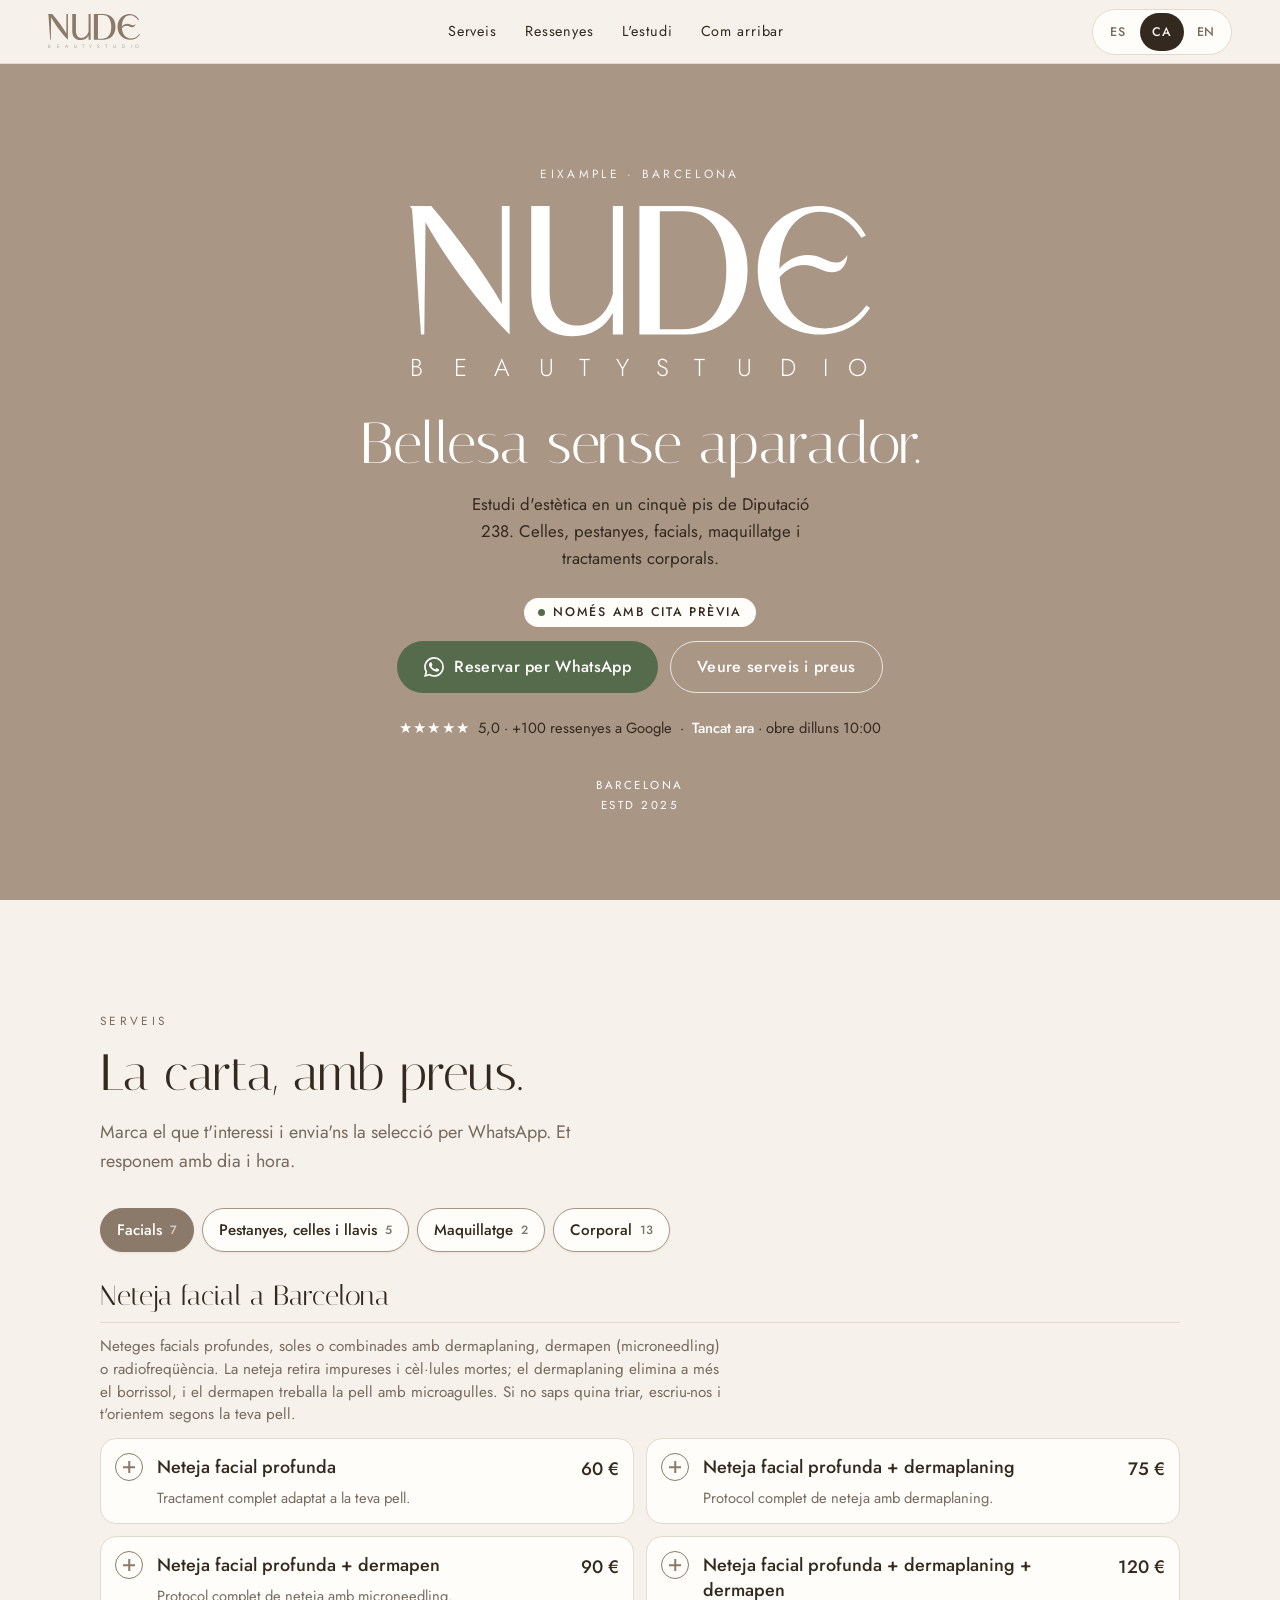
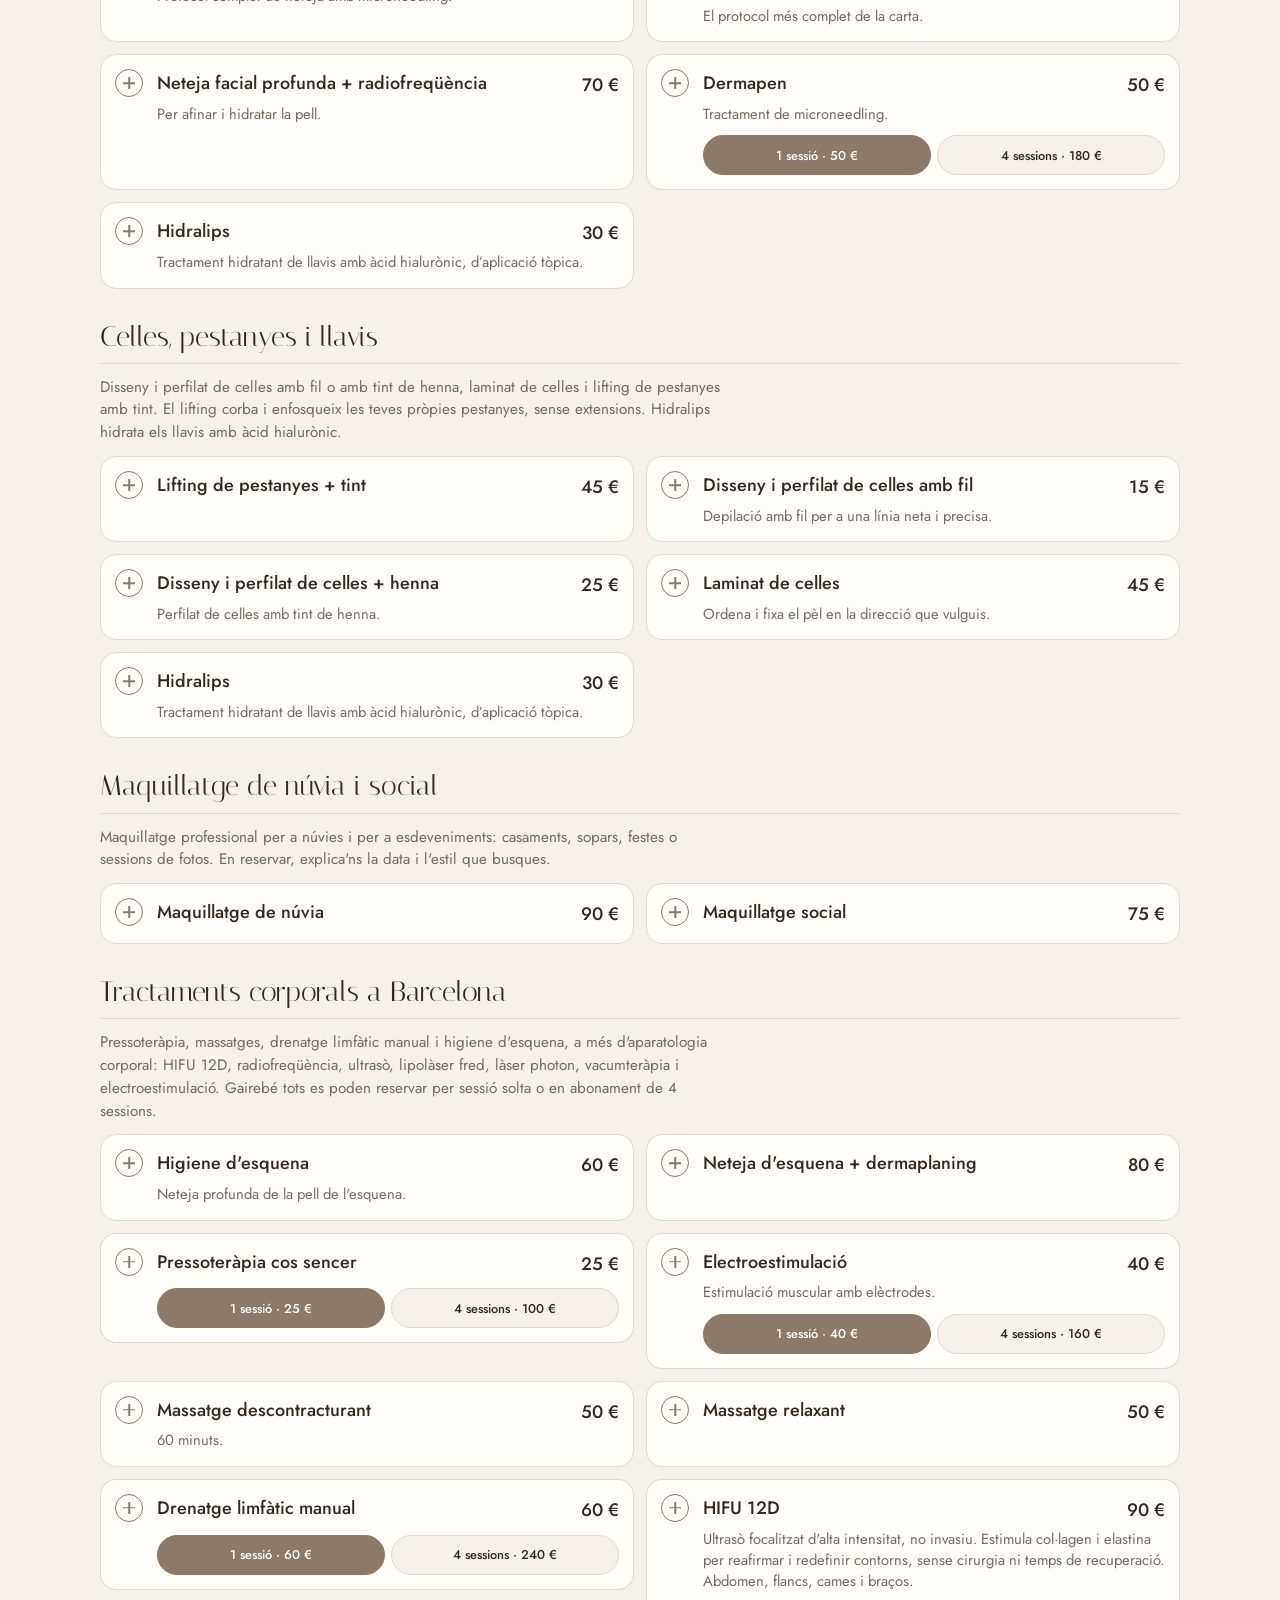
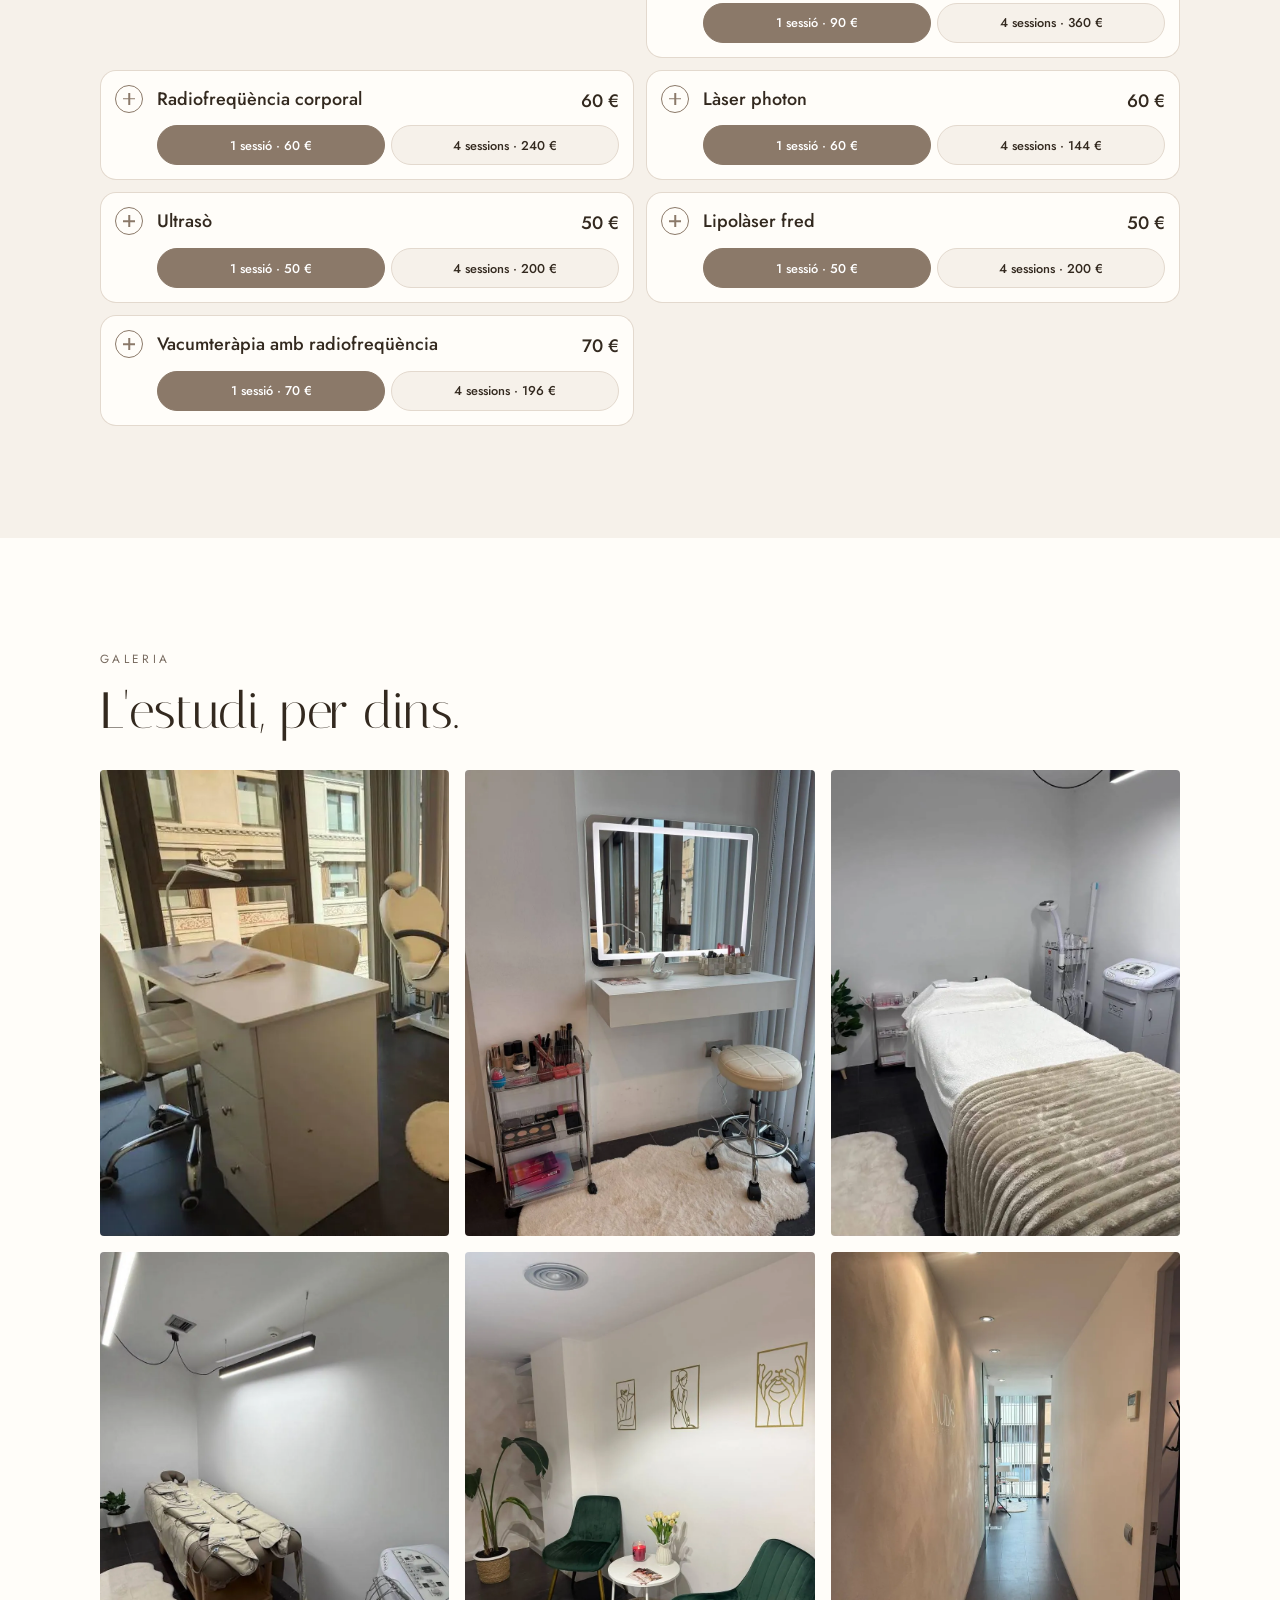
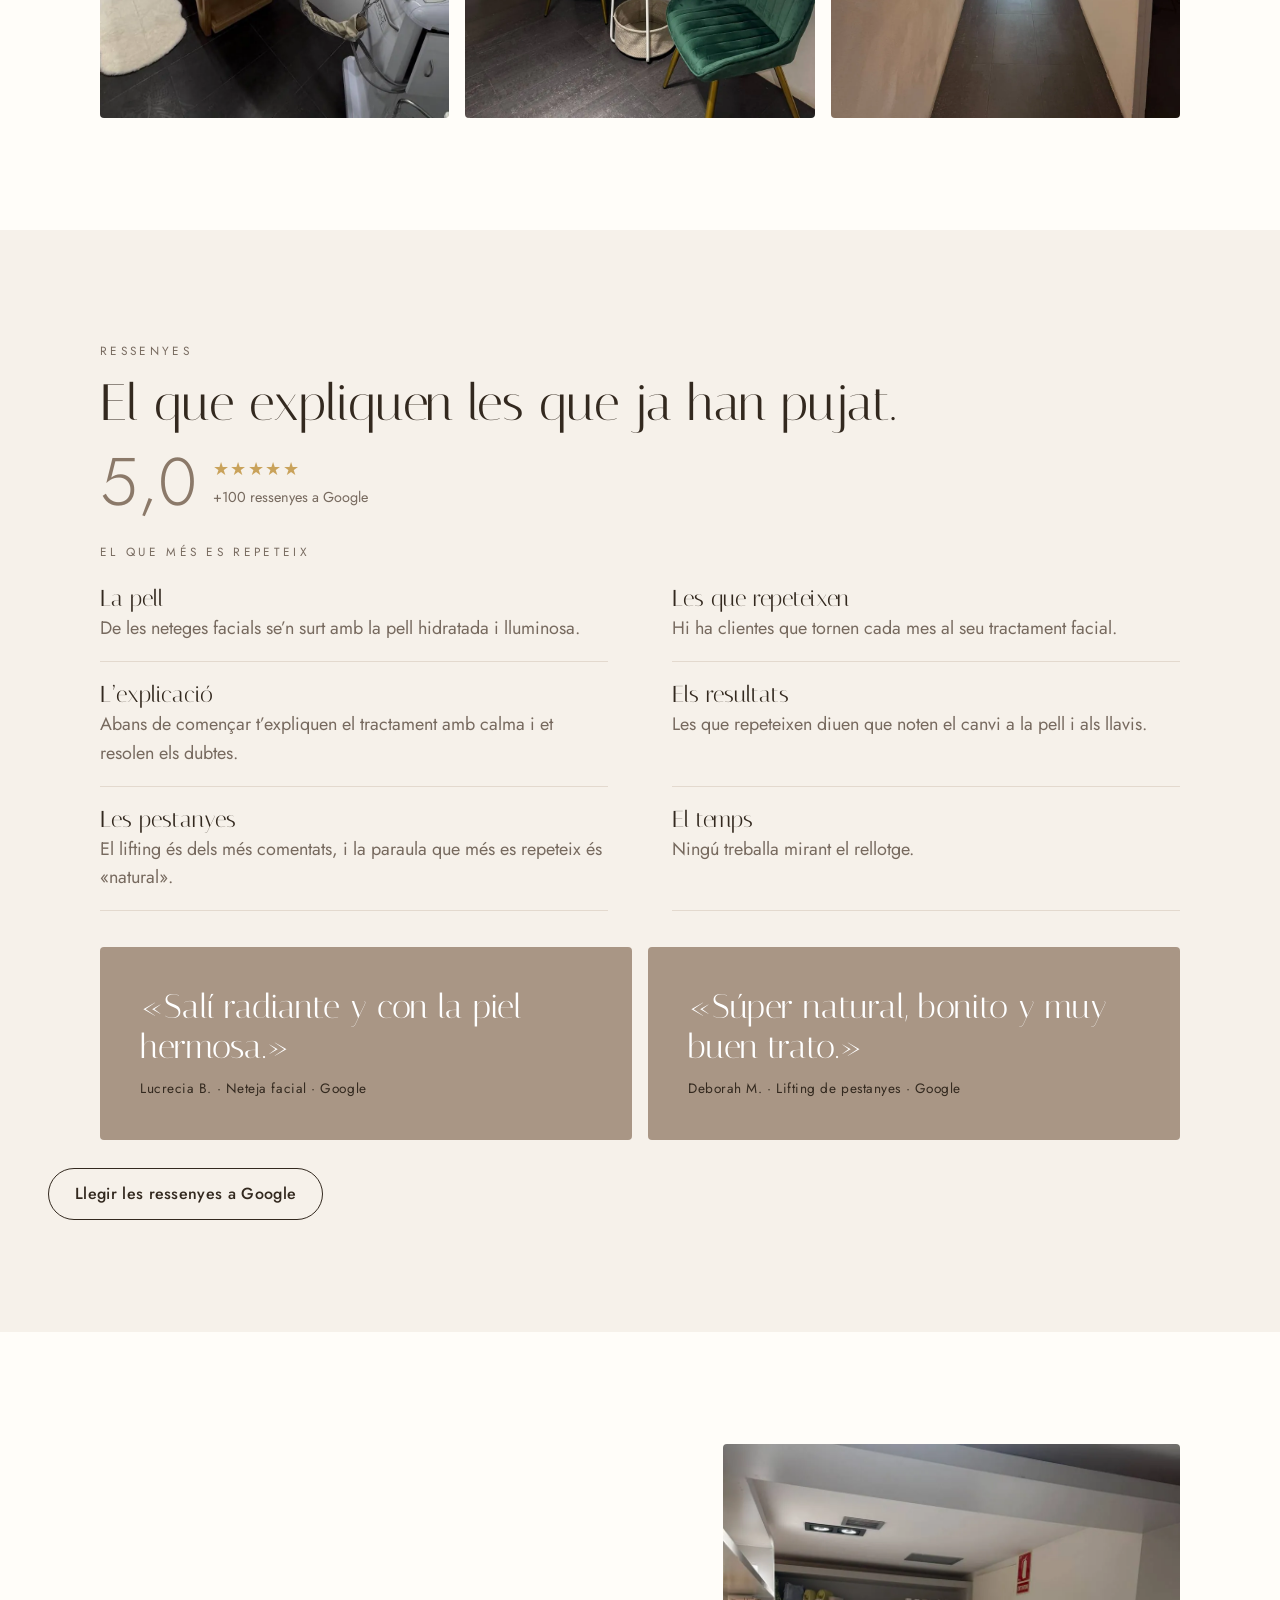
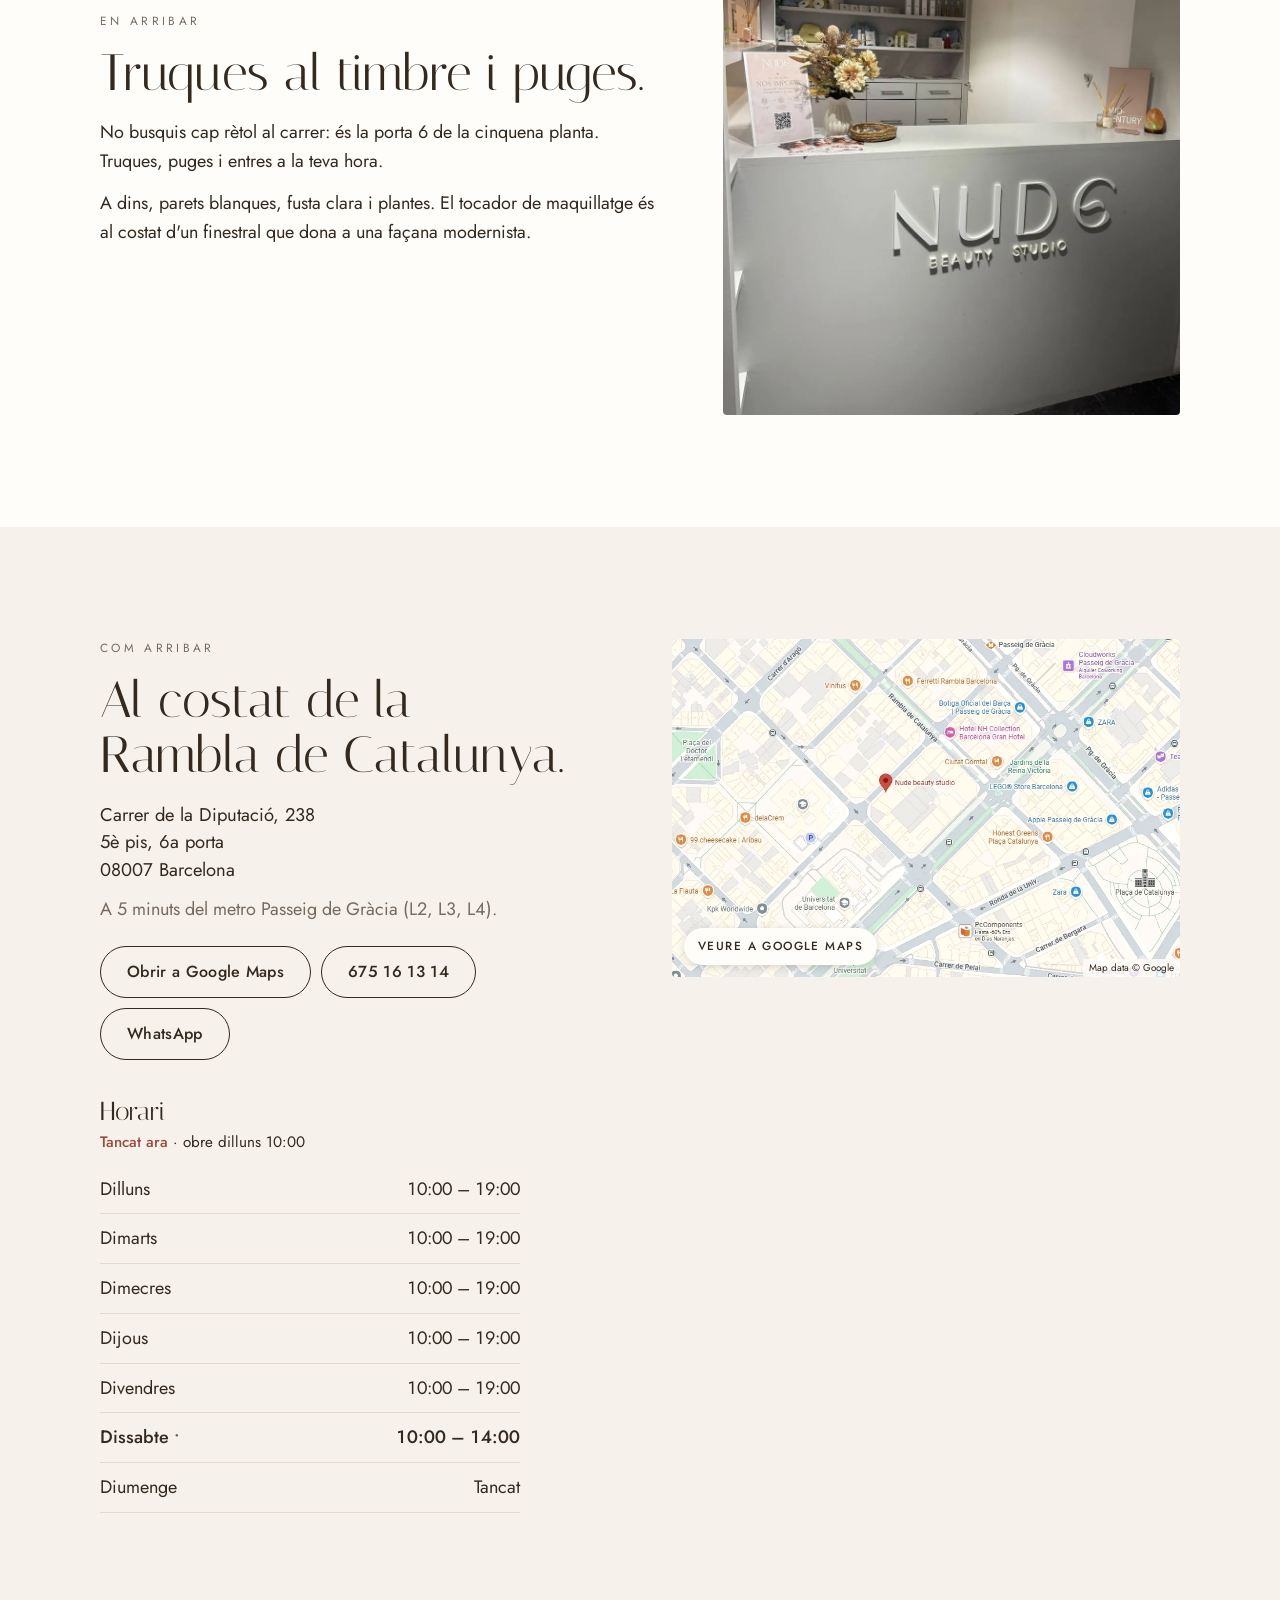
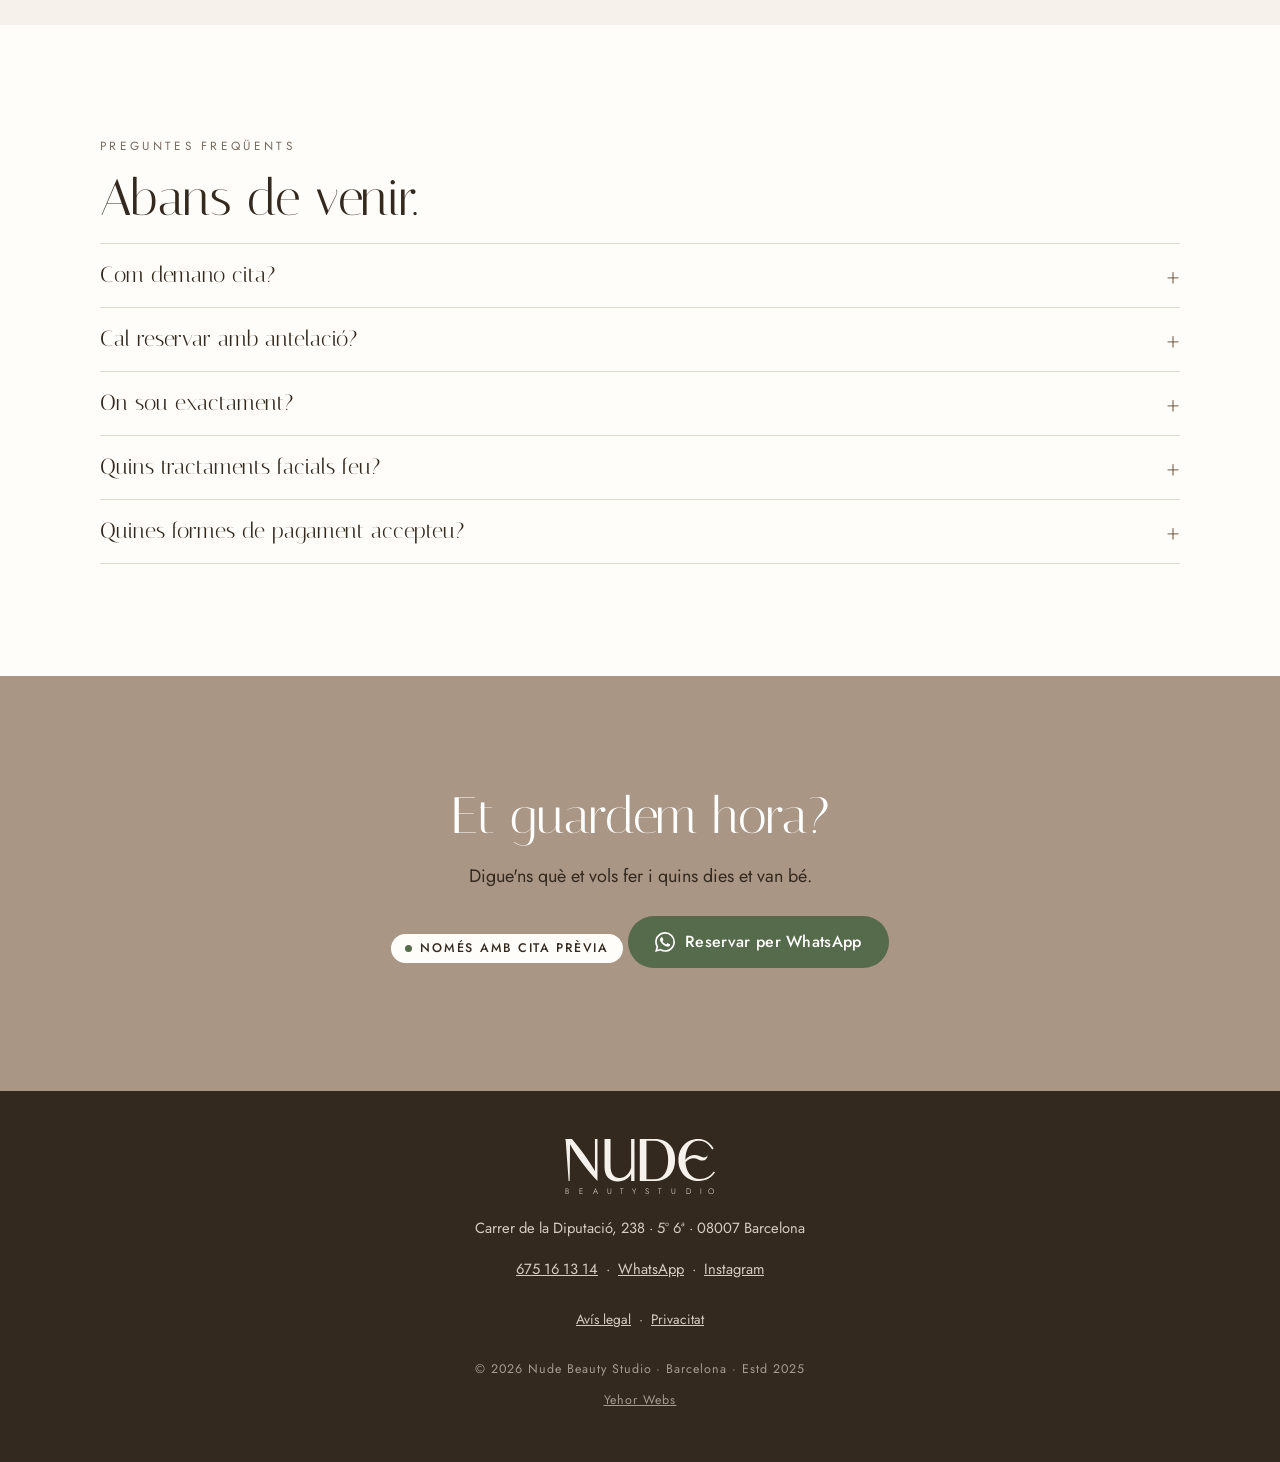
==== commit a48aa852: "Facial-focused review highlights; single session or 4-pack in one card Co-Authored-By: Claude Opus 5" ====
--- a/ca/index.html
+++ b/ca/index.html
@@ -17,7 +17,7 @@
 <meta property="og:description" content="Centre d'estètica a l'Eixample de Barcelona: neteja facial, celles, lifting de pestanyes, tractaments corporals i maquillatge de núvia. Només amb cita.">
 <meta property="og:url" content="https://nudebeautybcn.com/ca/">
 <meta property="og:locale" content="ca_ES">
-<script type="application/ld+json">{"@context":"https://schema.org","@type":"BeautySalon","@id":"https://nudebeautybcn.com/#salon","name":"Nude Beauty Studio","description":"Centre d'estètica a l'Eixample de Barcelona: neteja facial, celles, lifting de pestanyes, tractaments corporals i maquillatge de núvia. Només amb cita.","url":"https://nudebeautybcn.com/ca/","telephone":"+34675161314","priceRange":"€€","paymentAccepted":"Cash, Credit Card, Debit Card, Visa, Mastercard, NFC mobile payments","image":"https://nudebeautybcn.com/img/00-recepcion.webp","address":{"@type":"PostalAddress","streetAddress":"Carrer de la Diputació, 238, 5º 6ª","addressLocality":"Barcelona","addressRegion":"Barcelona","postalCode":"08007","addressCountry":"ES"},"geo":{"@type":"GeoCoordinates","latitude":41.3885,"longitude":2.1647},"hasMap":"https://maps.app.goo.gl/gT3hE2o65boG1eyQA","openingHoursSpecification":[{"@type":"OpeningHoursSpecification","dayOfWeek":["Monday","Tuesday","Wednesday","Thursday","Friday"],"opens":"10:00","closes":"19:00"},{"@type":"OpeningHoursSpecification","dayOfWeek":"Saturday","opens":"10:00","closes":"14:00"}],"sameAs":["https://www.instagram.com/nude.beautybcn","https://maps.app.goo.gl/gT3hE2o65boG1eyQA","https://www.treatwell.es/establecimiento/nude-beauty-studio/"],"hasOfferCatalog":{"@type":"OfferCatalog","name":"Serveis","itemListElement":[{"@type":"OfferCatalog","name":"Neteja facial a Barcelona","itemListElement":[{"@type":"Offer","itemOffered":{"@type":"Service","name":"Neteja facial profunda"},"priceCurrency":"EUR","price":60},{"@type":"Offer","itemOffered":{"@type":"Service","name":"Neteja facial profunda + dermaplaning"},"priceCurrency":"EUR","price":75},{"@type":"Offer","itemOffered":{"@type":"Service","name":"Neteja facial profunda + dermapen"},"priceCurrency":"EUR","price":90},{"@type":"Offer","itemOffered":{"@type":"Service","name":"Neteja facial profunda + dermaplaning + dermapen"},"priceCurrency":"EUR","price":120},{"@type":"Offer","itemOffered":{"@type":"Service","name":"Neteja facial profunda + radiofreqüència"},"priceCurrency":"EUR","price":70},{"@type":"Offer","itemOffered":{"@type":"Service","name":"Dermapen"},"priceCurrency":"EUR","price":50},{"@type":"Offer","itemOffered":{"@type":"Service","name":"4 sessions de Dermapen"},"priceCurrency":"EUR","price":180},{"@type":"Offer","itemOffered":{"@type":"Service","name":"Hidralips"},"priceCurrency":"EUR","price":30}]},{"@type":"OfferCatalog","name":"Celles, pestanyes i llavis","itemListElement":[{"@type":"Offer","itemOffered":{"@type":"Service","name":"Lifting de pestanyes + tint"},"priceCurrency":"EUR","price":45},{"@type":"Offer","itemOffered":{"@type":"Service","name":"Disseny i perfilat de celles amb fil"},"priceCurrency":"EUR","price":15},{"@type":"Offer","itemOffered":{"@type":"Service","name":"Disseny i perfilat de celles + henna"},"priceCurrency":"EUR","price":25},{"@type":"Offer","itemOffered":{"@type":"Service","name":"Laminat de celles"},"priceCurrency":"EUR","price":45},{"@type":"Offer","itemOffered":{"@type":"Service","name":"Hidralips"},"priceCurrency":"EUR","price":30}]},{"@type":"OfferCatalog","name":"Maquillatge de núvia i social","itemListElement":[{"@type":"Offer","itemOffered":{"@type":"Service","name":"Maquillatge de núvia"},"priceCurrency":"EUR","price":90},{"@type":"Offer","itemOffered":{"@type":"Service","name":"Maquillatge social"},"priceCurrency":"EUR","price":75}]},{"@type":"OfferCatalog","name":"Tractaments corporals a Barcelona","itemListElement":[{"@type":"Offer","itemOffered":{"@type":"Service","name":"Higiene d'esquena"},"priceCurrency":"EUR","price":60},{"@type":"Offer","itemOffered":{"@type":"Service","name":"Neteja d'esquena + dermaplaning"},"priceCurrency":"EUR","price":80},{"@type":"Offer","itemOffered":{"@type":"Service","name":"Pressoteràpia cos sencer"},"priceCurrency":"EUR","price":25},{"@type":"Offer","itemOffered":{"@type":"Service","name":"4 sessions de pressoteràpia"},"priceCurrency":"EUR","price":100},{"@type":"Offer","itemOffered":{"@type":"Service","name":"Electroestimulació"},"priceCurrency":"EUR","price":40},{"@type":"Offer","itemOffered":{"@type":"Service","name":"4 sessions d'electroestimulació"},"priceCurrency":"EUR","price":160},{"@type":"Offer","itemOffered":{"@type":"Service","name":"Massatge descontracturant"},"priceCurrency":"EUR","price":50},{"@type":"Offer","itemOffered":{"@type":"Service","name":"Massatge relaxant"},"priceCurrency":"EUR","price":50},{"@type":"Offer","itemOffered":{"@type":"Service","name":"Drenatge limfàtic manual"},"priceCurrency":"EUR","price":60},{"@type":"Offer","itemOffered":{"@type":"Service","name":"4 sessions de drenatge limfàtic manual"},"priceCurrency":"EUR","price":240},{"@type":"Offer","itemOffered":{"@type":"Service","name":"HIFU 12D"},"priceCurrency":"EUR","price":90},{"@type":"Offer","itemOffered":{"@type":"Service","name":"4 sessions d'HIFU 12D"},"priceCurrency":"EUR","price":360},{"@type":"Offer","itemOffered":{"@type":"Service","name":"Radiofreqüència corporal"},"priceCurrency":"EUR","price":60},{"@type":"Offer","itemOffered":{"@type":"Service","name":"4 sessions de radiofreqüència corporal"},"priceCurrency":"EUR","price":240},{"@type":"Offer","itemOffered":{"@type":"Service","name":"Làser photon"},"priceCurrency":"EUR","price":60},{"@type":"Offer","itemOffered":{"@type":"Service","name":"4 sessions de làser photon"},"priceCurrency":"EUR","price":144},{"@type":"Offer","itemOffered":{"@type":"Service","name":"Ultrasò"},"priceCurrency":"EUR","price":50},{"@type":"Offer","itemOffered":{"@type":"Service","name":"4 sessions d'ultrasò"},"priceCurrency":"EUR","price":200},{"@type":"Offer","itemOffered":{"@type":"Service","name":"Lipolàser fred"},"priceCurrency":"EUR","price":50},{"@type":"Offer","itemOffered":{"@type":"Service","name":"4 sessions de lipolàser fred"},"priceCurrency":"EUR","price":200},{"@type":"Offer","itemOffered":{"@type":"Service","name":"Vacumteràpia amb radiofreqüència"},"priceCurrency":"EUR","price":70},{"@type":"Offer","itemOffered":{"@type":"Service","name":"4 sessions de vacumteràpia amb radiofreqüència"},"priceCurrency":"EUR","price":196}]}]}}</script>
+<script type="application/ld+json">{"@context":"https://schema.org","@type":"BeautySalon","@id":"https://nudebeautybcn.com/#salon","name":"Nude Beauty Studio","description":"Centre d'estètica a l'Eixample de Barcelona: neteja facial, celles, lifting de pestanyes, tractaments corporals i maquillatge de núvia. Només amb cita.","url":"https://nudebeautybcn.com/ca/","telephone":"+34675161314","priceRange":"€€","paymentAccepted":"Cash, Credit Card, Debit Card, Visa, Mastercard, NFC mobile payments","image":"https://nudebeautybcn.com/img/00-recepcion.webp","address":{"@type":"PostalAddress","streetAddress":"Carrer de la Diputació, 238, 5º 6ª","addressLocality":"Barcelona","addressRegion":"Barcelona","postalCode":"08007","addressCountry":"ES"},"geo":{"@type":"GeoCoordinates","latitude":41.3885,"longitude":2.1647},"hasMap":"https://maps.app.goo.gl/gT3hE2o65boG1eyQA","openingHoursSpecification":[{"@type":"OpeningHoursSpecification","dayOfWeek":["Monday","Tuesday","Wednesday","Thursday","Friday"],"opens":"10:00","closes":"19:00"},{"@type":"OpeningHoursSpecification","dayOfWeek":"Saturday","opens":"10:00","closes":"14:00"}],"sameAs":["https://www.instagram.com/nude.beautybcn","https://maps.app.goo.gl/gT3hE2o65boG1eyQA","https://www.treatwell.es/establecimiento/nude-beauty-studio/"],"hasOfferCatalog":{"@type":"OfferCatalog","name":"Serveis","itemListElement":[{"@type":"OfferCatalog","name":"Neteja facial a Barcelona","itemListElement":[{"@type":"Offer","itemOffered":{"@type":"Service","name":"Neteja facial profunda"},"priceCurrency":"EUR","price":60},{"@type":"Offer","itemOffered":{"@type":"Service","name":"Neteja facial profunda + dermaplaning"},"priceCurrency":"EUR","price":75},{"@type":"Offer","itemOffered":{"@type":"Service","name":"Neteja facial profunda + dermapen"},"priceCurrency":"EUR","price":90},{"@type":"Offer","itemOffered":{"@type":"Service","name":"Neteja facial profunda + dermaplaning + dermapen"},"priceCurrency":"EUR","price":120},{"@type":"Offer","itemOffered":{"@type":"Service","name":"Neteja facial profunda + radiofreqüència"},"priceCurrency":"EUR","price":70},{"@type":"Offer","itemOffered":{"@type":"Service","name":"Dermapen"},"priceCurrency":"EUR","price":50},{"@type":"Offer","itemOffered":{"@type":"Service","name":"Dermapen (4 sessions)"},"priceCurrency":"EUR","price":180},{"@type":"Offer","itemOffered":{"@type":"Service","name":"Hidralips"},"priceCurrency":"EUR","price":30}]},{"@type":"OfferCatalog","name":"Celles, pestanyes i llavis","itemListElement":[{"@type":"Offer","itemOffered":{"@type":"Service","name":"Lifting de pestanyes + tint"},"priceCurrency":"EUR","price":45},{"@type":"Offer","itemOffered":{"@type":"Service","name":"Disseny i perfilat de celles amb fil"},"priceCurrency":"EUR","price":15},{"@type":"Offer","itemOffered":{"@type":"Service","name":"Disseny i perfilat de celles + henna"},"priceCurrency":"EUR","price":25},{"@type":"Offer","itemOffered":{"@type":"Service","name":"Laminat de celles"},"priceCurrency":"EUR","price":45},{"@type":"Offer","itemOffered":{"@type":"Service","name":"Hidralips"},"priceCurrency":"EUR","price":30}]},{"@type":"OfferCatalog","name":"Maquillatge de núvia i social","itemListElement":[{"@type":"Offer","itemOffered":{"@type":"Service","name":"Maquillatge de núvia"},"priceCurrency":"EUR","price":90},{"@type":"Offer","itemOffered":{"@type":"Service","name":"Maquillatge social"},"priceCurrency":"EUR","price":75}]},{"@type":"OfferCatalog","name":"Tractaments corporals a Barcelona","itemListElement":[{"@type":"Offer","itemOffered":{"@type":"Service","name":"Higiene d'esquena"},"priceCurrency":"EUR","price":60},{"@type":"Offer","itemOffered":{"@type":"Service","name":"Neteja d'esquena + dermaplaning"},"priceCurrency":"EUR","price":80},{"@type":"Offer","itemOffered":{"@type":"Service","name":"Pressoteràpia cos sencer"},"priceCurrency":"EUR","price":25},{"@type":"Offer","itemOffered":{"@type":"Service","name":"Pressoteràpia cos sencer (4 sessions)"},"priceCurrency":"EUR","price":100},{"@type":"Offer","itemOffered":{"@type":"Service","name":"Electroestimulació"},"priceCurrency":"EUR","price":40},{"@type":"Offer","itemOffered":{"@type":"Service","name":"Electroestimulació (4 sessions)"},"priceCurrency":"EUR","price":160},{"@type":"Offer","itemOffered":{"@type":"Service","name":"Massatge descontracturant"},"priceCurrency":"EUR","price":50},{"@type":"Offer","itemOffered":{"@type":"Service","name":"Massatge relaxant"},"priceCurrency":"EUR","price":50},{"@type":"Offer","itemOffered":{"@type":"Service","name":"Drenatge limfàtic manual"},"priceCurrency":"EUR","price":60},{"@type":"Offer","itemOffered":{"@type":"Service","name":"Drenatge limfàtic manual (4 sessions)"},"priceCurrency":"EUR","price":240},{"@type":"Offer","itemOffered":{"@type":"Service","name":"HIFU 12D"},"priceCurrency":"EUR","price":90},{"@type":"Offer","itemOffered":{"@type":"Service","name":"HIFU 12D (4 sessions)"},"priceCurrency":"EUR","price":360},{"@type":"Offer","itemOffered":{"@type":"Service","name":"Radiofreqüència corporal"},"priceCurrency":"EUR","price":60},{"@type":"Offer","itemOffered":{"@type":"Service","name":"Radiofreqüència corporal (4 sessions)"},"priceCurrency":"EUR","price":240},{"@type":"Offer","itemOffered":{"@type":"Service","name":"Làser photon"},"priceCurrency":"EUR","price":60},{"@type":"Offer","itemOffered":{"@type":"Service","name":"Làser photon (4 sessions)"},"priceCurrency":"EUR","price":144},{"@type":"Offer","itemOffered":{"@type":"Service","name":"Ultrasò"},"priceCurrency":"EUR","price":50},{"@type":"Offer","itemOffered":{"@type":"Service","name":"Ultrasò (4 sessions)"},"priceCurrency":"EUR","price":200},{"@type":"Offer","itemOffered":{"@type":"Service","name":"Lipolàser fred"},"priceCurrency":"EUR","price":50},{"@type":"Offer","itemOffered":{"@type":"Service","name":"Lipolàser fred (4 sessions)"},"priceCurrency":"EUR","price":200},{"@type":"Offer","itemOffered":{"@type":"Service","name":"Vacumteràpia amb radiofreqüència"},"priceCurrency":"EUR","price":70},{"@type":"Offer","itemOffered":{"@type":"Service","name":"Vacumteràpia amb radiofreqüència (4 sessions)"},"priceCurrency":"EUR","price":196}]}]}}</script>
 <script type="application/ld+json">{"@context":"https://schema.org","@type":"FAQPage","mainEntity":[{"@type":"Question","name":"Com demano cita?","acceptedAnswer":{"@type":"Answer","text":"Per WhatsApp o per telèfon, al 675 16 13 14. A la carta de serveis pots marcar el que t'interessa i enviar-nos la selecció; et responem amb dia i hora."}},{"@type":"Question","name":"Cal reservar amb antelació?","acceptedAnswer":{"@type":"Answer","text":"Sí. Atenem només amb cita prèvia, així que escriu-nos abans de venir i et diem la primera hora lliure."}},{"@type":"Question","name":"On sou exactament?","acceptedAnswer":{"@type":"Answer","text":"Al Carrer de la Diputació 238, 5è pis, 6a porta, 08007 Barcelona (Eixample), al costat de la Rambla de Catalunya i a 5 minuts del metro Passeig de Gràcia (L2, L3, L4). No hi ha rètol al carrer: truca al timbre i puja."}},{"@type":"Question","name":"Quins tractaments facials feu?","acceptedAnswer":{"@type":"Answer","text":"Neteja facial profunda, sola o combinada amb dermaplaning, dermapen (microneedling) o radiofreqüència; dermapen en sessió solta o en abonament de 4 sessions; i Hidralips per als llavis. Els preus són a la carta."}},{"@type":"Question","name":"Quines formes de pagament accepteu?","acceptedAnswer":{"@type":"Answer","text":"Efectiu, targeta de dèbit i de crèdit (Visa i Mastercard) i pagament amb el mòbil sense contacte. No acceptem xecs."}}]}</script>
 <meta name="theme-color" content="#A99685">
 <link rel="icon" href="/favicon.ico" sizes="48x48">
@@ -95,7 +95,7 @@
     <p class="eyebrow">Serveis</p>
     <h2>La carta, amb preus.</h2>
     <p class="lede">Marca el que t'interessi i envia'ns la selecció per WhatsApp. Et responem amb dia i hora.</p>
-    <nav class="tabs" id="tabs" aria-label="Categories"><a href="#cat-faciales" data-cat="faciales">Facials<small>8</small></a><a href="#cat-mirada" data-cat="mirada">Pestanyes, celles i llavis<small>5</small></a><a href="#cat-maquillaje" data-cat="maquillaje">Maquillatge<small>2</small></a><a href="#cat-corporal" data-cat="corporal">Corporal<small>22</small></a></nav>
+    <nav class="tabs" id="tabs" aria-label="Categories"><a href="#cat-faciales" data-cat="faciales">Facials<small>7</small></a><a href="#cat-mirada" data-cat="mirada">Pestanyes, celles i llavis<small>5</small></a><a href="#cat-maquillaje" data-cat="maquillaje">Maquillatge<small>2</small></a><a href="#cat-corporal" data-cat="corporal">Corporal<small>13</small></a></nav>
     <div class="cats" id="cats">
       <div class="cat" id="cat-faciales">
         <h2 class="cat__title">Neteja facial a Barcelona</h2>
@@ -131,18 +131,13 @@
             <span class="item__price">70 €</span>
             <span class="item__desc">Per afinar i hidratar la pell.</span>
           </button></li>
-          <li class="item"><button type="button" class="item__btn" data-id="dermapen" aria-pressed="false">
+          <li class="item item--pack"><button type="button" class="item__btn" data-id="dermapen" aria-pressed="false">
             <span class="item__mark" aria-hidden="true"></span>
             <span class="item__name">Dermapen</span>
             <span class="item__price">50 €</span>
             <span class="item__desc">Tractament de microneedling.</span>
-          </button></li>
-          <li class="item"><button type="button" class="item__btn" data-id="dermapen-4" aria-pressed="false">
-            <span class="item__mark" aria-hidden="true"></span>
-            <span class="item__name">4 sessions de Dermapen</span>
-            <span class="item__price">180 €</span>
-            <span class="item__desc">Abonament de quatre sessions de microneedling.</span>
-          </button></li>
+          </button>
+            <div class="item__opts" role="group" aria-label="Dermapen"><button type="button" class="item__opt" data-id="dermapen" data-opt="1" aria-pressed="true">1 sessió · 50 €</button><button type="button" class="item__opt" data-id="dermapen" data-opt="4" aria-pressed="false">4 sessions · 180 €</button></div></li>
           <li class="item"><button type="button" class="item__btn" data-id="hidralips" aria-pressed="false">
             <span class="item__mark" aria-hidden="true"></span>
             <span class="item__name">Hidralips</span>
@@ -217,27 +212,19 @@
             <span class="item__name">Neteja d'esquena + dermaplaning</span>
             <span class="item__price">80 €</span>
           </button></li>
-          <li class="item"><button type="button" class="item__btn" data-id="preso" aria-pressed="false">
+          <li class="item item--pack"><button type="button" class="item__btn" data-id="preso" aria-pressed="false">
             <span class="item__mark" aria-hidden="true"></span>
             <span class="item__name">Pressoteràpia cos sencer</span>
             <span class="item__price">25 €</span>
-          </button></li>
-          <li class="item"><button type="button" class="item__btn" data-id="preso-4" aria-pressed="false">
-            <span class="item__mark" aria-hidden="true"></span>
-            <span class="item__name">4 sessions de pressoteràpia</span>
-            <span class="item__price">100 €</span>
-          </button></li>
-          <li class="item"><button type="button" class="item__btn" data-id="electro" aria-pressed="false">
+          </button>
+            <div class="item__opts" role="group" aria-label="Pressoteràpia cos sencer"><button type="button" class="item__opt" data-id="preso" data-opt="1" aria-pressed="true">1 sessió · 25 €</button><button type="button" class="item__opt" data-id="preso" data-opt="4" aria-pressed="false">4 sessions · 100 €</button></div></li>
+          <li class="item item--pack"><button type="button" class="item__btn" data-id="electro" aria-pressed="false">
             <span class="item__mark" aria-hidden="true"></span>
             <span class="item__name">Electroestimulació</span>
             <span class="item__price">40 €</span>
             <span class="item__desc">Estimulació muscular amb elèctrodes.</span>
-          </button></li>
-          <li class="item"><button type="button" class="item__btn" data-id="electro-4" aria-pressed="false">
-            <span class="item__mark" aria-hidden="true"></span>
-            <span class="item__name">4 sessions d'electroestimulació</span>
-            <span class="item__price">160 €</span>
-          </button></li>
+          </button>
+            <div class="item__opts" role="group" aria-label="Electroestimulació"><button type="button" class="item__opt" data-id="electro" data-opt="1" aria-pressed="true">1 sessió · 40 €</button><button type="button" class="item__opt" data-id="electro" data-opt="4" aria-pressed="false">4 sessions · 160 €</button></div></li>
           <li class="item"><button type="button" class="item__btn" data-id="masaje-descon" aria-pressed="false">
             <span class="item__mark" aria-hidden="true"></span>
             <span class="item__name">Massatge descontracturant</span>
@@ -249,77 +236,49 @@
             <span class="item__name">Massatge relaxant</span>
             <span class="item__price">50 €</span>
           </button></li>
-          <li class="item"><button type="button" class="item__btn" data-id="drenaje" aria-pressed="false">
+          <li class="item item--pack"><button type="button" class="item__btn" data-id="drenaje" aria-pressed="false">
             <span class="item__mark" aria-hidden="true"></span>
             <span class="item__name">Drenatge limfàtic manual</span>
             <span class="item__price">60 €</span>
-          </button></li>
-          <li class="item"><button type="button" class="item__btn" data-id="drenaje-4" aria-pressed="false">
-            <span class="item__mark" aria-hidden="true"></span>
-            <span class="item__name">4 sessions de drenatge limfàtic manual</span>
-            <span class="item__price">240 €</span>
-          </button></li>
-          <li class="item"><button type="button" class="item__btn" data-id="hifu" aria-pressed="false">
+          </button>
+            <div class="item__opts" role="group" aria-label="Drenatge limfàtic manual"><button type="button" class="item__opt" data-id="drenaje" data-opt="1" aria-pressed="true">1 sessió · 60 €</button><button type="button" class="item__opt" data-id="drenaje" data-opt="4" aria-pressed="false">4 sessions · 240 €</button></div></li>
+          <li class="item item--pack"><button type="button" class="item__btn" data-id="hifu" aria-pressed="false">
             <span class="item__mark" aria-hidden="true"></span>
             <span class="item__name">HIFU 12D</span>
             <span class="item__price">90 €</span>
             <span class="item__desc">Ultrasò focalitzat d'alta intensitat, no invasiu. Estimula col·lagen i elastina per reafirmar i redefinir contorns, sense cirurgia ni temps de recuperació. Abdomen, flancs, cames i braços.</span>
-          </button></li>
-          <li class="item"><button type="button" class="item__btn" data-id="hifu-4" aria-pressed="false">
-            <span class="item__mark" aria-hidden="true"></span>
-            <span class="item__name">4 sessions d'HIFU 12D</span>
-            <span class="item__price">360 €</span>
-          </button></li>
-          <li class="item"><button type="button" class="item__btn" data-id="radio-corp" aria-pressed="false">
+          </button>
+            <div class="item__opts" role="group" aria-label="HIFU 12D"><button type="button" class="item__opt" data-id="hifu" data-opt="1" aria-pressed="true">1 sessió · 90 €</button><button type="button" class="item__opt" data-id="hifu" data-opt="4" aria-pressed="false">4 sessions · 360 €</button></div></li>
+          <li class="item item--pack"><button type="button" class="item__btn" data-id="radio-corp" aria-pressed="false">
             <span class="item__mark" aria-hidden="true"></span>
             <span class="item__name">Radiofreqüència corporal</span>
             <span class="item__price">60 €</span>
-          </button></li>
-          <li class="item"><button type="button" class="item__btn" data-id="radio-corp-4" aria-pressed="false">
-            <span class="item__mark" aria-hidden="true"></span>
-            <span class="item__name">4 sessions de radiofreqüència corporal</span>
-            <span class="item__price">240 €</span>
-          </button></li>
-          <li class="item"><button type="button" class="item__btn" data-id="laser-photon" aria-pressed="false">
+          </button>
+            <div class="item__opts" role="group" aria-label="Radiofreqüència corporal"><button type="button" class="item__opt" data-id="radio-corp" data-opt="1" aria-pressed="true">1 sessió · 60 €</button><button type="button" class="item__opt" data-id="radio-corp" data-opt="4" aria-pressed="false">4 sessions · 240 €</button></div></li>
+          <li class="item item--pack"><button type="button" class="item__btn" data-id="laser-photon" aria-pressed="false">
             <span class="item__mark" aria-hidden="true"></span>
             <span class="item__name">Làser photon</span>
             <span class="item__price">60 €</span>
-          </button></li>
-          <li class="item"><button type="button" class="item__btn" data-id="laser-photon-4" aria-pressed="false">
-            <span class="item__mark" aria-hidden="true"></span>
-            <span class="item__name">4 sessions de làser photon</span>
-            <span class="item__price">144 €</span>
-          </button></li>
-          <li class="item"><button type="button" class="item__btn" data-id="ultrasonido" aria-pressed="false">
+          </button>
+            <div class="item__opts" role="group" aria-label="Làser photon"><button type="button" class="item__opt" data-id="laser-photon" data-opt="1" aria-pressed="true">1 sessió · 60 €</button><button type="button" class="item__opt" data-id="laser-photon" data-opt="4" aria-pressed="false">4 sessions · 144 €</button></div></li>
+          <li class="item item--pack"><button type="button" class="item__btn" data-id="ultrasonido" aria-pressed="false">
             <span class="item__mark" aria-hidden="true"></span>
             <span class="item__name">Ultrasò</span>
             <span class="item__price">50 €</span>
-          </button></li>
-          <li class="item"><button type="button" class="item__btn" data-id="ultrasonido-4" aria-pressed="false">
-            <span class="item__mark" aria-hidden="true"></span>
-            <span class="item__name">4 sessions d'ultrasò</span>
-            <span class="item__price">200 €</span>
-          </button></li>
-          <li class="item"><button type="button" class="item__btn" data-id="lipolaser" aria-pressed="false">
+          </button>
+            <div class="item__opts" role="group" aria-label="Ultrasò"><button type="button" class="item__opt" data-id="ultrasonido" data-opt="1" aria-pressed="true">1 sessió · 50 €</button><button type="button" class="item__opt" data-id="ultrasonido" data-opt="4" aria-pressed="false">4 sessions · 200 €</button></div></li>
+          <li class="item item--pack"><button type="button" class="item__btn" data-id="lipolaser" aria-pressed="false">
             <span class="item__mark" aria-hidden="true"></span>
             <span class="item__name">Lipolàser fred</span>
             <span class="item__price">50 €</span>
-          </button></li>
-          <li class="item"><button type="button" class="item__btn" data-id="lipolaser-4" aria-pressed="false">
-            <span class="item__mark" aria-hidden="true"></span>
-            <span class="item__name">4 sessions de lipolàser fred</span>
-            <span class="item__price">200 €</span>
-          </button></li>
-          <li class="item"><button type="button" class="item__btn" data-id="vacum" aria-pressed="false">
+          </button>
+            <div class="item__opts" role="group" aria-label="Lipolàser fred"><button type="button" class="item__opt" data-id="lipolaser" data-opt="1" aria-pressed="true">1 sessió · 50 €</button><button type="button" class="item__opt" data-id="lipolaser" data-opt="4" aria-pressed="false">4 sessions · 200 €</button></div></li>
+          <li class="item item--pack"><button type="button" class="item__btn" data-id="vacum" aria-pressed="false">
             <span class="item__mark" aria-hidden="true"></span>
             <span class="item__name">Vacumteràpia amb radiofreqüència</span>
             <span class="item__price">70 €</span>
-          </button></li>
-          <li class="item"><button type="button" class="item__btn" data-id="vacum-4" aria-pressed="false">
-            <span class="item__mark" aria-hidden="true"></span>
-            <span class="item__name">4 sessions de vacumteràpia amb radiofreqüència</span>
-            <span class="item__price">196 €</span>
-          </button></li>
+          </button>
+            <div class="item__opts" role="group" aria-label="Vacumteràpia amb radiofreqüència"><button type="button" class="item__opt" data-id="vacum" data-opt="1" aria-pressed="true">1 sessió · 70 €</button><button type="button" class="item__opt" data-id="vacum" data-opt="4" aria-pressed="false">4 sessions · 196 €</button></div></li>
         </ul>
       </div>
     </div>
@@ -347,12 +306,12 @@
     </div>
     <h3 class="reviews__sub">El que més es repeteix</h3>
     <ul class="themes">
-      <li><h4>El detall</h4><p>Feina al mil·límetre, i el que demanes entès a la primera.</p></li>
-      <li><h4>Les pestanyes</h4><p>El lifting és el servei més comentat: 14 ressenyes. La paraula que més es repeteix és «natural».</p></li>
-      <li><h4>La pell</h4><p>De les neteges facials se'n surt amb la pell hidratada i lluminosa. Hi ha qui torna cada mes.</p></li>
+      <li><h4>La pell</h4><p>De les neteges facials se’n surt amb la pell hidratada i lluminosa.</p></li>
+      <li><h4>Les que repeteixen</h4><p>Hi ha clientes que tornen cada mes al seu tractament facial.</p></li>
+      <li><h4>L’explicació</h4><p>Abans de començar t’expliquen el tractament amb calma i et resolen els dubtes.</p></li>
+      <li><h4>Els resultats</h4><p>Les que repeteixen diuen que noten el canvi a la pell i als llavis.</p></li>
+      <li><h4>Les pestanyes</h4><p>El lifting és dels més comentats, i la paraula que més es repeteix és «natural».</p></li>
       <li><h4>El temps</h4><p>Ningú treballa mirant el rellotge.</p></li>
-      <li><h4>Els consells</h4><p>T’expliquen cada pas i com cuidar el resultat a casa.</p></li>
-      <li><h4>Les que repeteixen</h4><p>Hi ha qui acaba un abonament de pressoteràpia, en compra un altre i hi porta la tieta.</p></li>
     </ul>
     <div class="quotes">
       <blockquote class="quote">
--- a/css/styles.css
+++ b/css/styles.css
@@ -197,6 +197,21 @@
   width: 6px; height: 11px; background: none; border: solid #fff; border-width: 0 2px 2px 0;
   transform: translate(-50%, -60%) rotate(45deg);
 }
+
+/* Pack services: the 1 / 4 sessions choice sits inside the same card, under the name */
+.item--pack { flex-direction: column; }
+.item--pack .item__btn { border-bottom: 0; border-bottom-left-radius: 0; border-bottom-right-radius: 0; padding-bottom: 10px; }
+.item__opts {
+  display: flex; flex-wrap: wrap; gap: 6px; padding: 0 14px 14px 56px;
+  background: var(--paper); border: 1px solid var(--line); border-top: 0; border-radius: 0 0 16px 16px;
+}
+.item__opt {
+  flex: 1 1 0; min-height: 40px; padding: 0 8px; border-radius: 999px; cursor: pointer; white-space: nowrap;
+  border: 1px solid var(--line); background: var(--cream); color: var(--ink); font: 500 .8rem var(--sans);
+}
+.item__opt[aria-pressed="true"] { background: var(--taupe-deep); border-color: var(--taupe-deep); color: #fff; }
+.item--pack:has(.item__btn[aria-pressed="true"]) .item__btn,
+.item--pack:has(.item__btn[aria-pressed="true"]) .item__opts { background: #F0E6DA; border-color: var(--taupe); box-shadow: none; }
 
 /* ---------- Reviews ---------- */
 .score { display: flex; align-items: center; gap: 16px; margin-top: 8px; margin-bottom: 28px; }
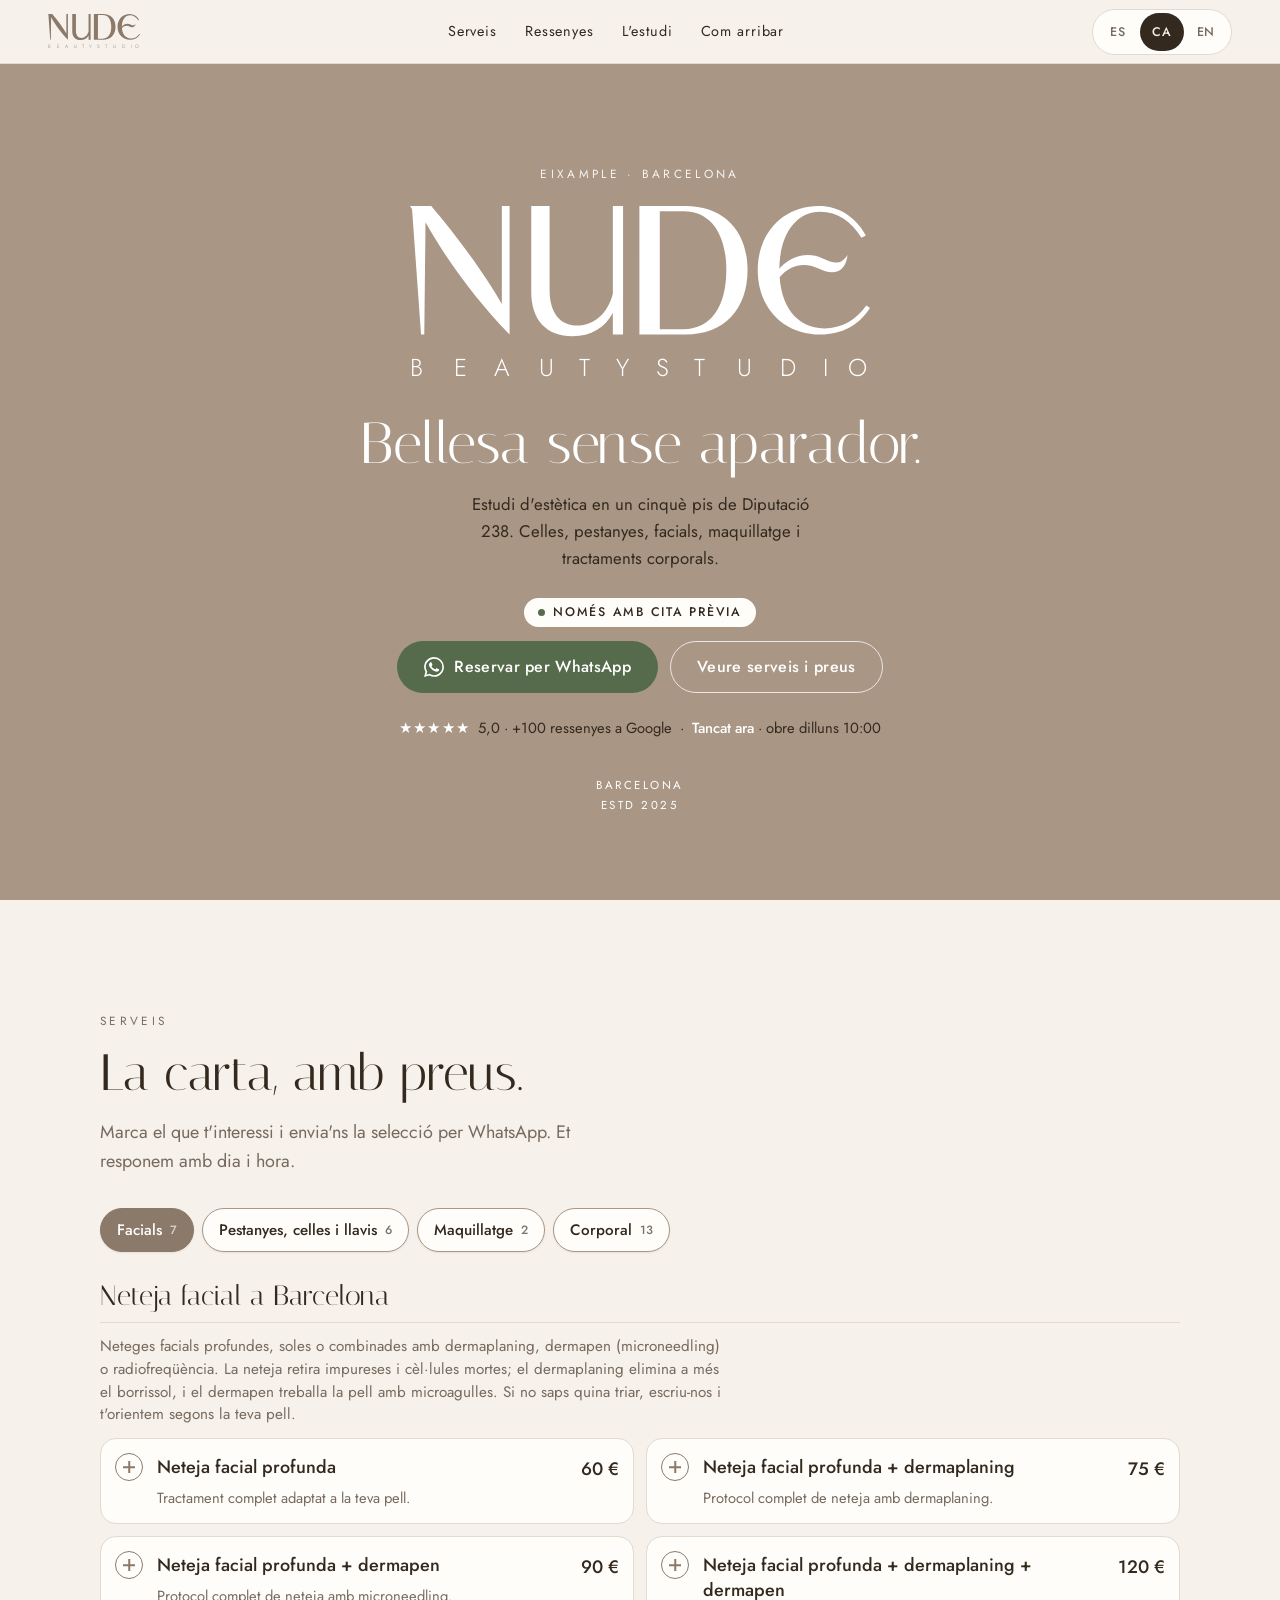
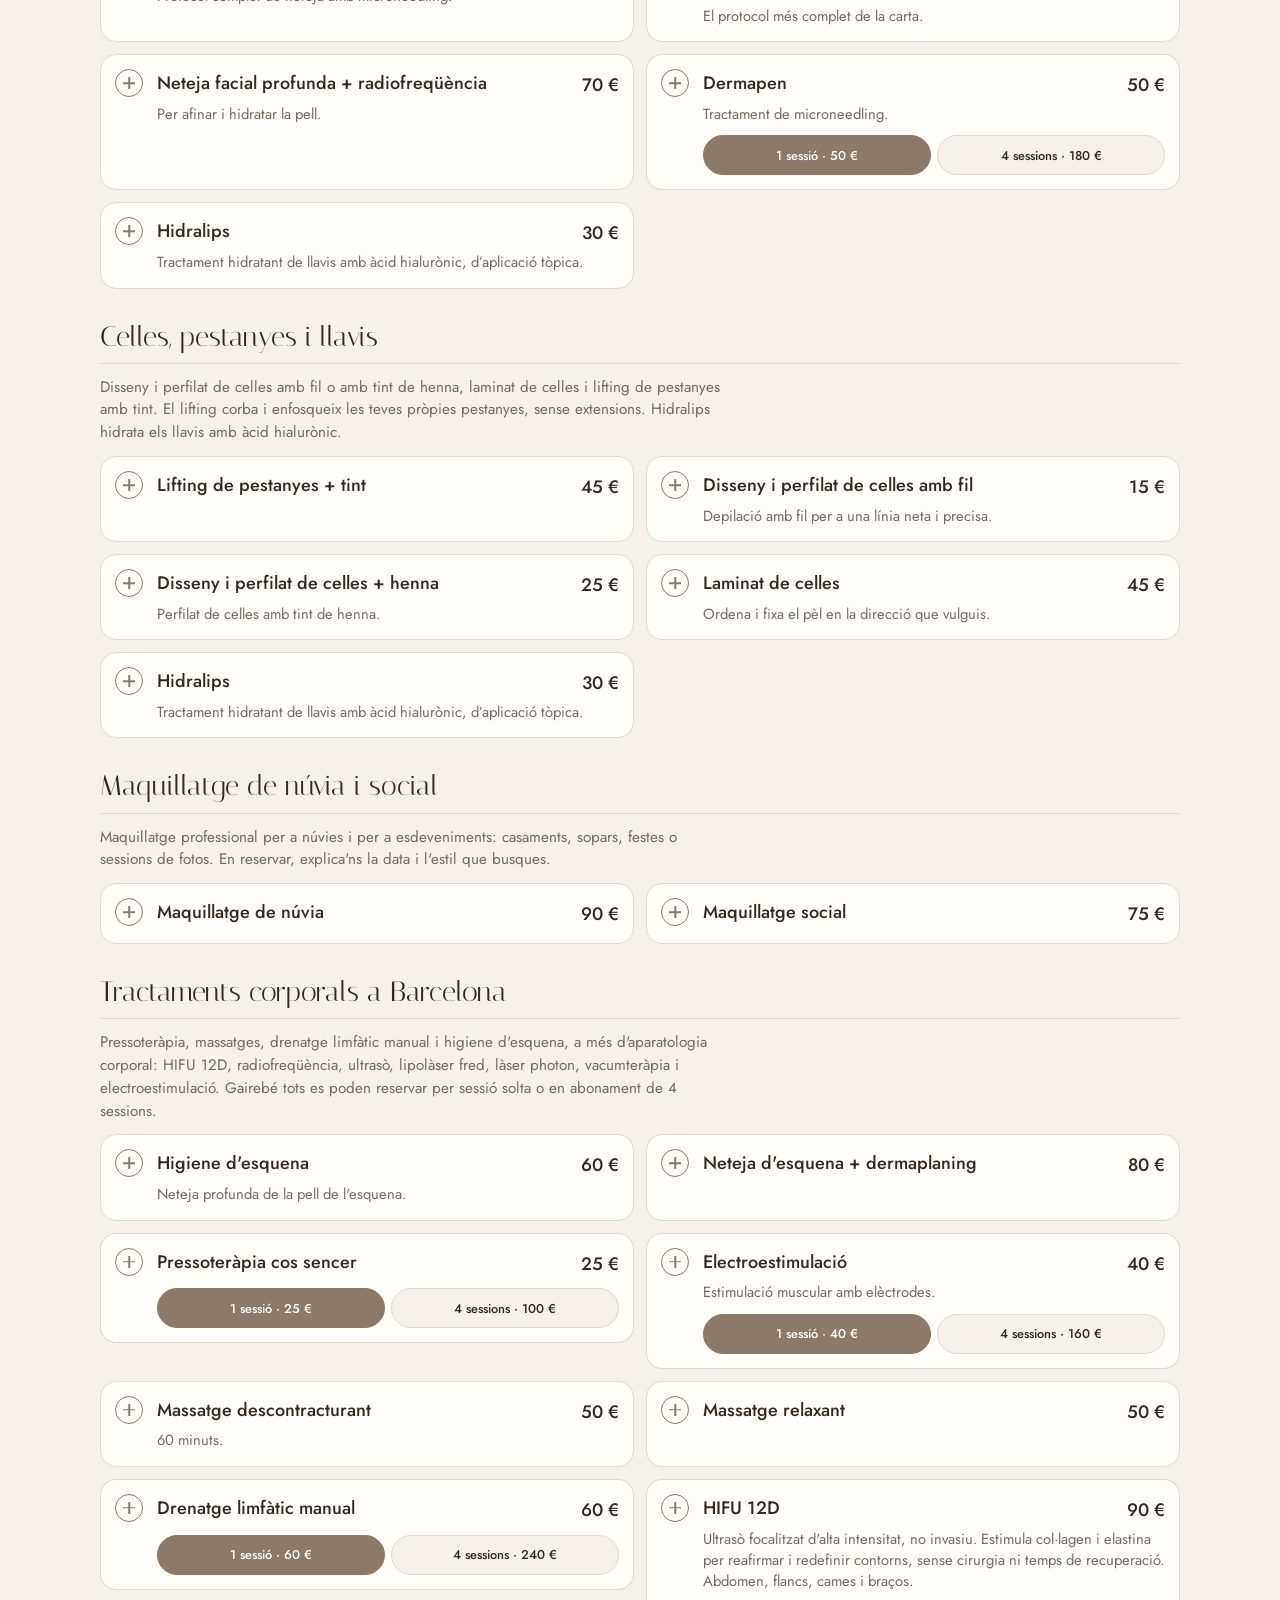
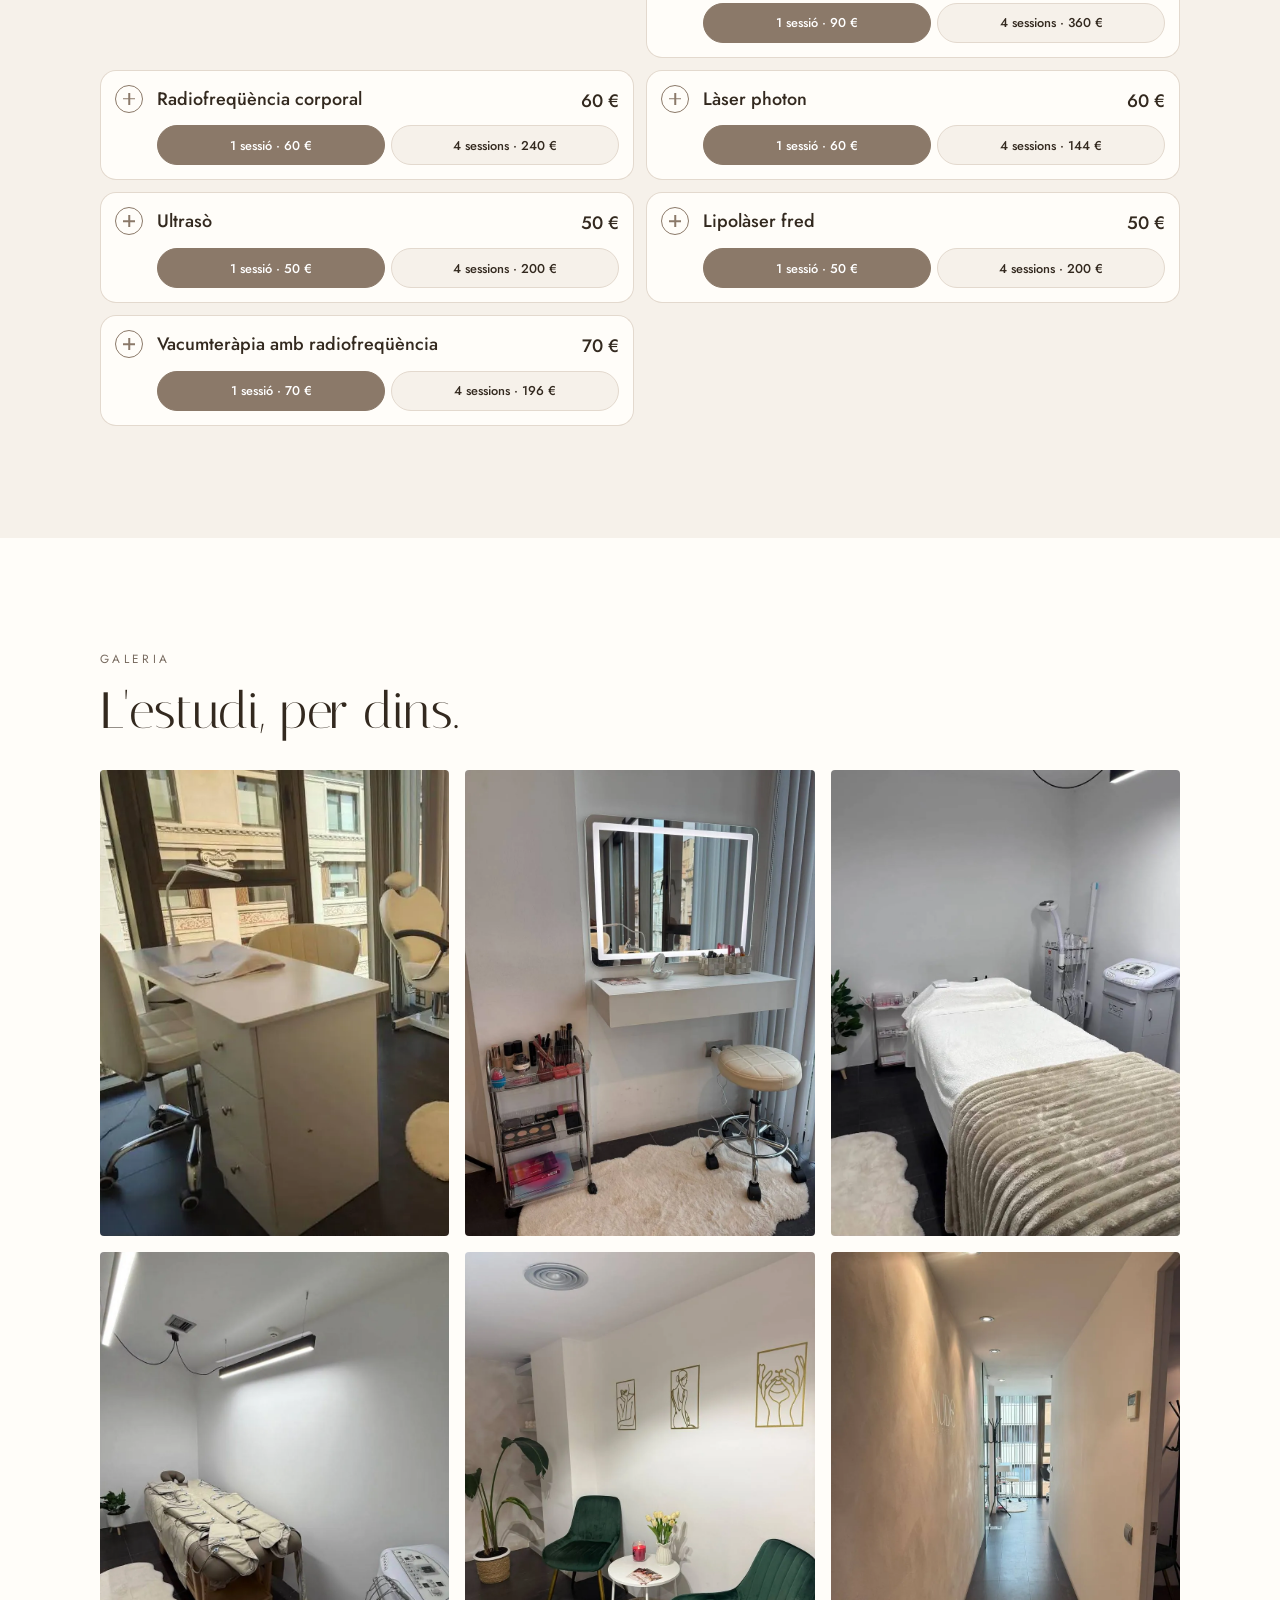
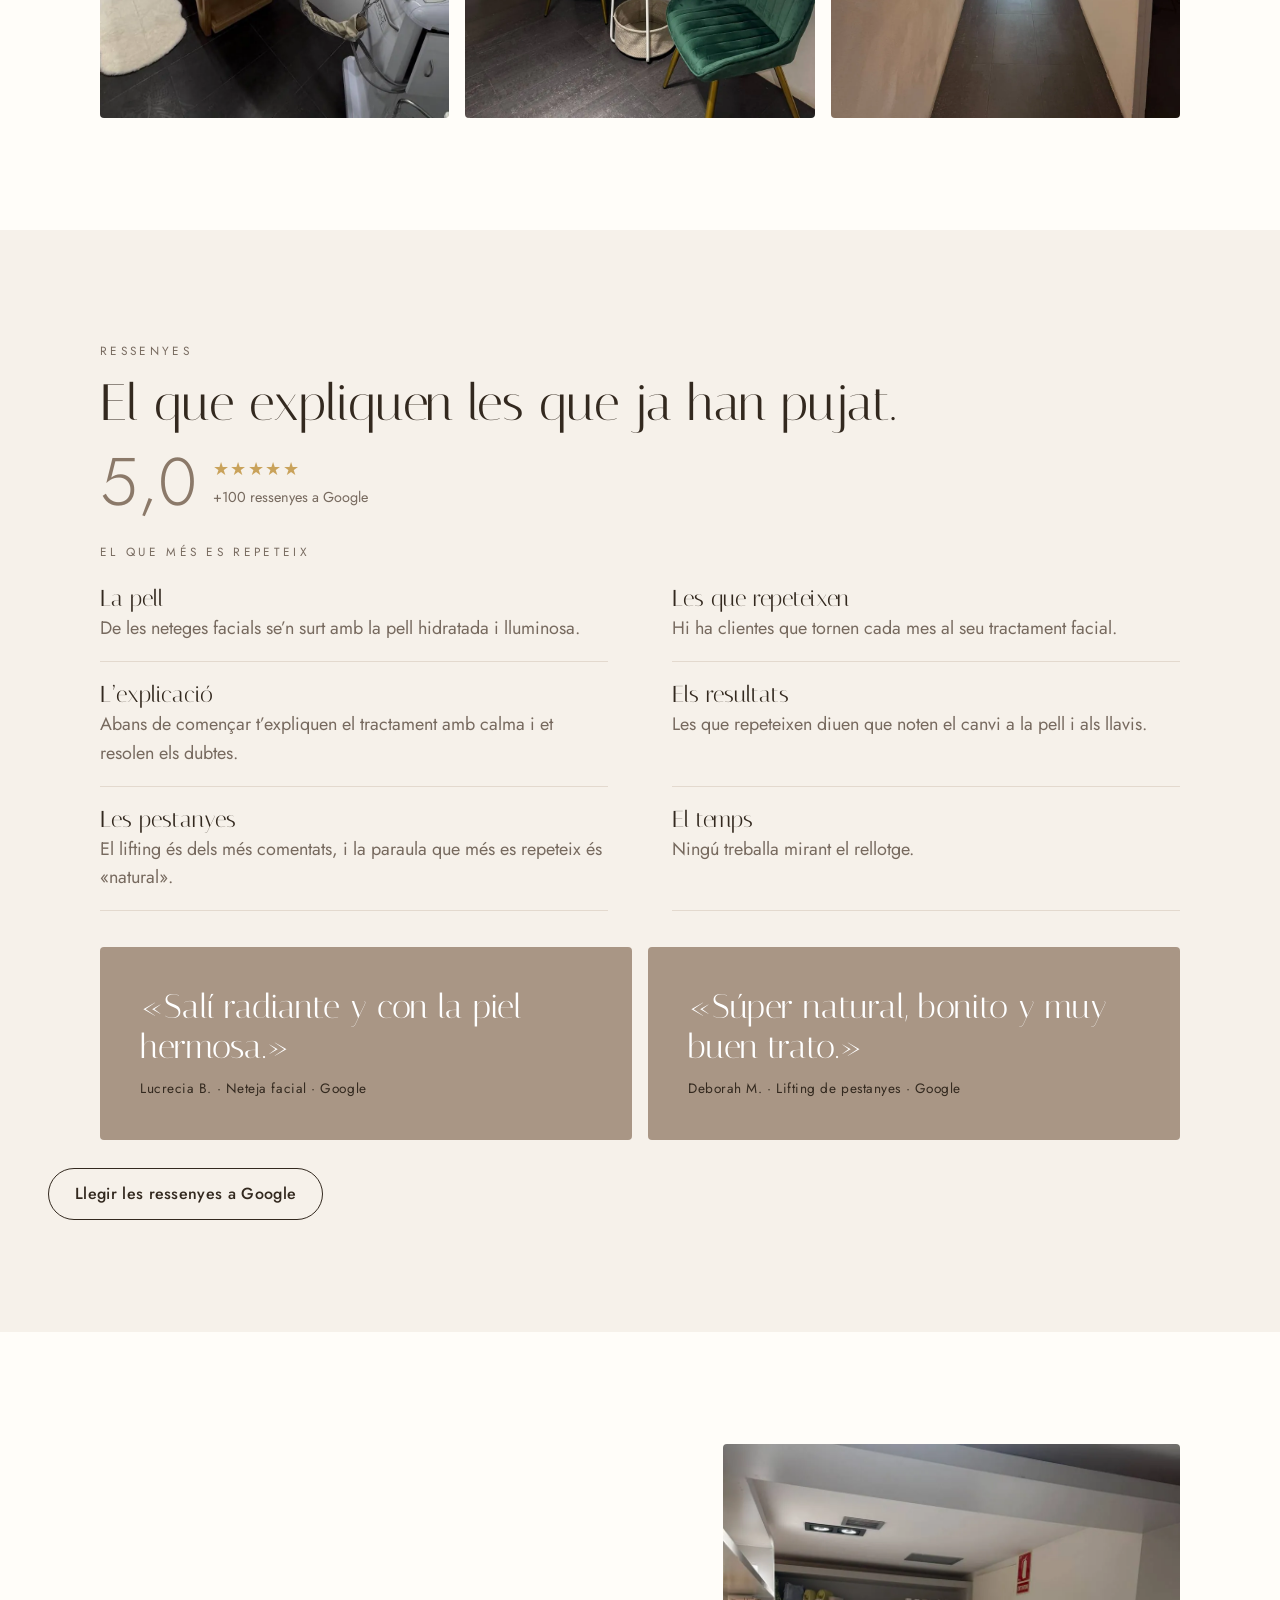
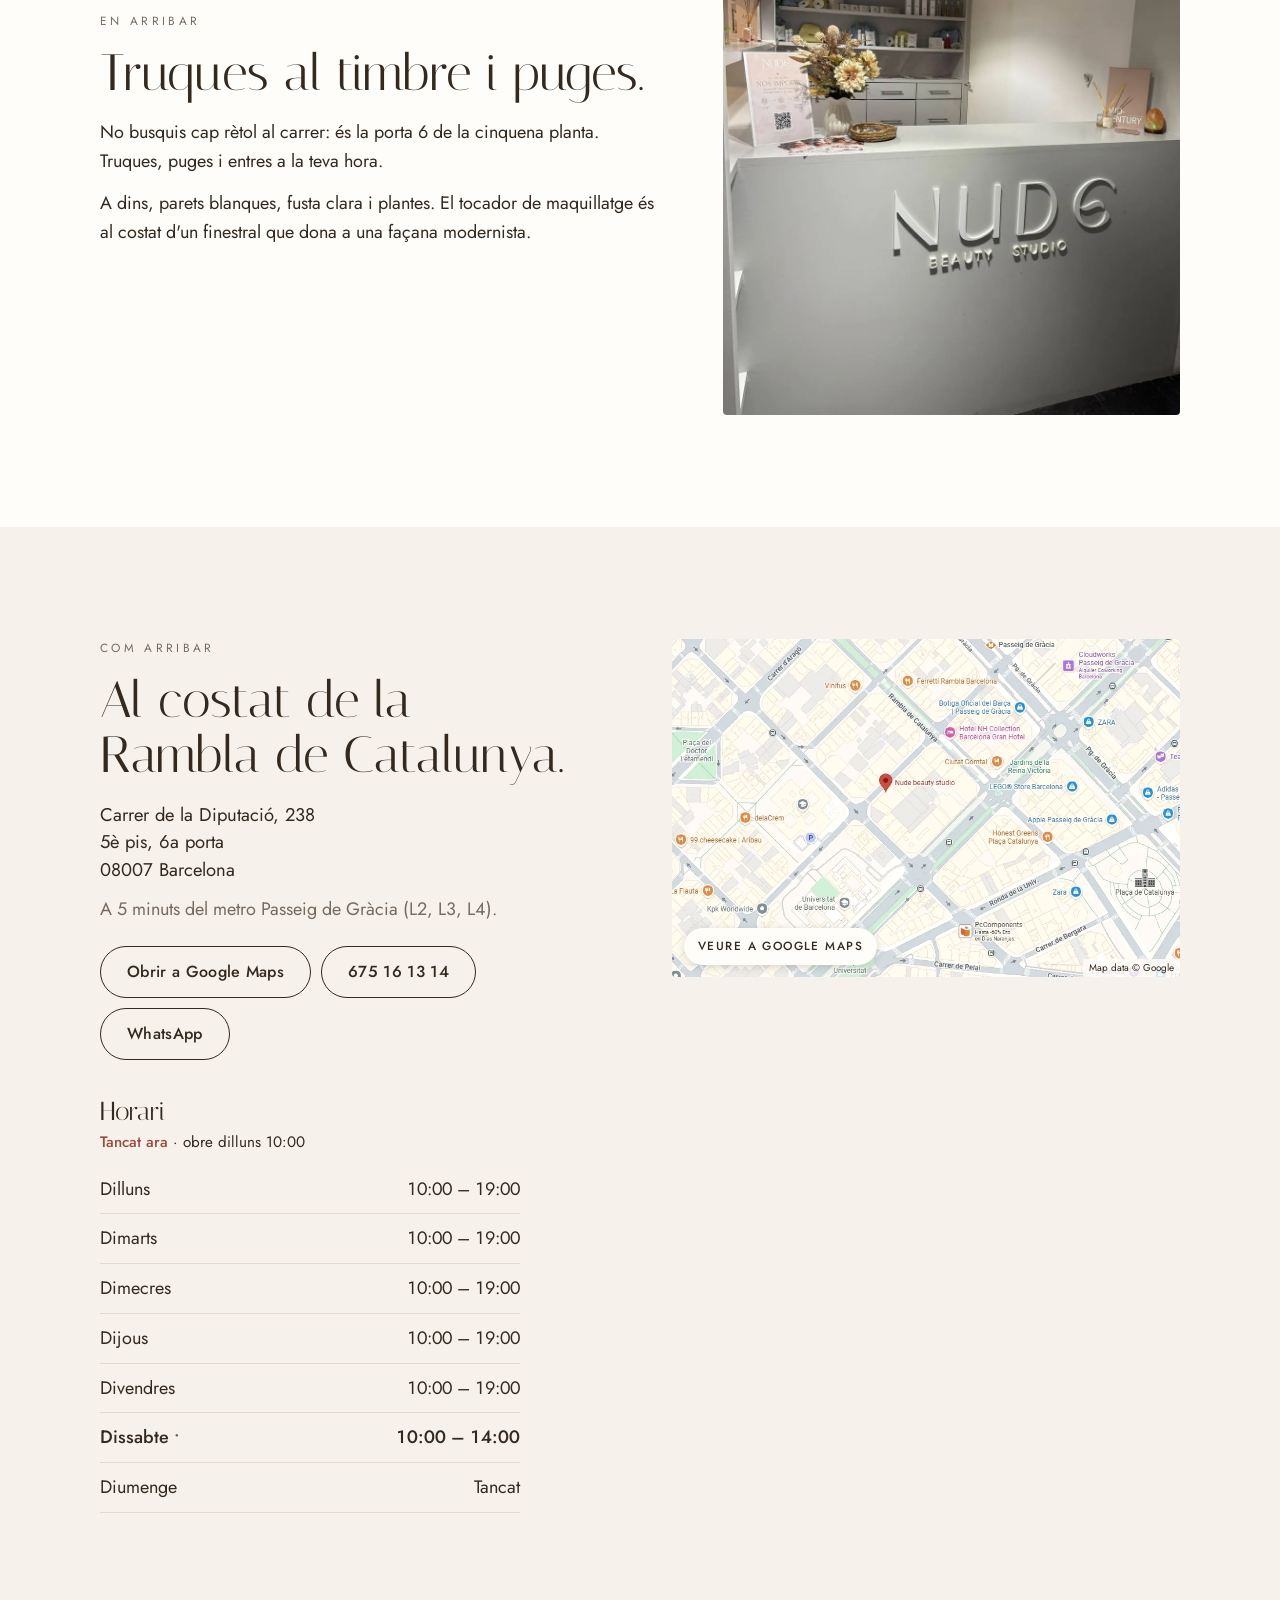
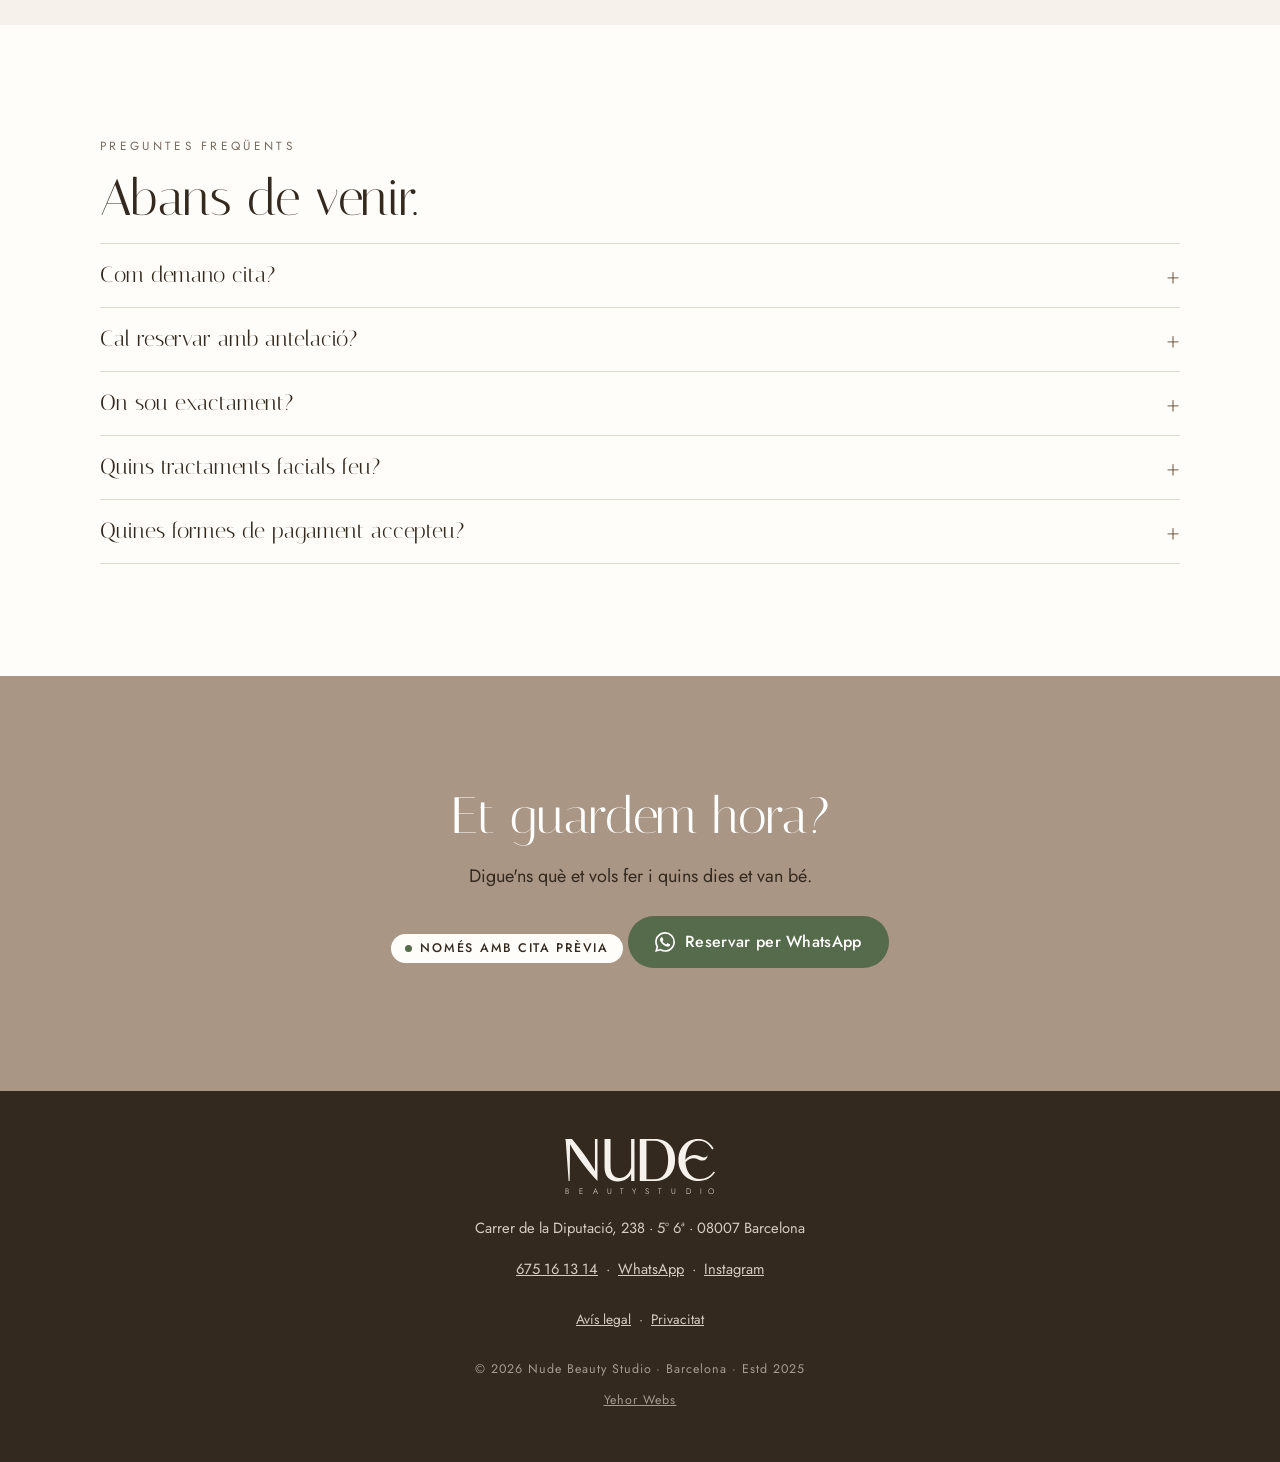
==== commit dd5ddc19: "Add Pack mirada perfecta offer with countdown until 31 October Co-Authored-By: Claude Opus 5.5 <nore" ====
--- a/ca/index.html
+++ b/ca/index.html
@@ -17,7 +17,7 @@
 <meta property="og:description" content="Centre d'estètica a l'Eixample de Barcelona: neteja facial, celles, lifting de pestanyes, tractaments corporals i maquillatge de núvia. Només amb cita.">
 <meta property="og:url" content="https://nudebeautybcn.com/ca/">
 <meta property="og:locale" content="ca_ES">
-<script type="application/ld+json">{"@context":"https://schema.org","@type":"BeautySalon","@id":"https://nudebeautybcn.com/#salon","name":"Nude Beauty Studio","description":"Centre d'estètica a l'Eixample de Barcelona: neteja facial, celles, lifting de pestanyes, tractaments corporals i maquillatge de núvia. Només amb cita.","url":"https://nudebeautybcn.com/ca/","telephone":"+34675161314","priceRange":"€€","paymentAccepted":"Cash, Credit Card, Debit Card, Visa, Mastercard, NFC mobile payments","image":"https://nudebeautybcn.com/img/00-recepcion.webp","address":{"@type":"PostalAddress","streetAddress":"Carrer de la Diputació, 238, 5º 6ª","addressLocality":"Barcelona","addressRegion":"Barcelona","postalCode":"08007","addressCountry":"ES"},"geo":{"@type":"GeoCoordinates","latitude":41.3885,"longitude":2.1647},"hasMap":"https://maps.app.goo.gl/gT3hE2o65boG1eyQA","openingHoursSpecification":[{"@type":"OpeningHoursSpecification","dayOfWeek":["Monday","Tuesday","Wednesday","Thursday","Friday"],"opens":"10:00","closes":"19:00"},{"@type":"OpeningHoursSpecification","dayOfWeek":"Saturday","opens":"10:00","closes":"14:00"}],"sameAs":["https://www.instagram.com/nude.beautybcn","https://maps.app.goo.gl/gT3hE2o65boG1eyQA","https://www.treatwell.es/establecimiento/nude-beauty-studio/"],"hasOfferCatalog":{"@type":"OfferCatalog","name":"Serveis","itemListElement":[{"@type":"OfferCatalog","name":"Neteja facial a Barcelona","itemListElement":[{"@type":"Offer","itemOffered":{"@type":"Service","name":"Neteja facial profunda"},"priceCurrency":"EUR","price":60},{"@type":"Offer","itemOffered":{"@type":"Service","name":"Neteja facial profunda + dermaplaning"},"priceCurrency":"EUR","price":75},{"@type":"Offer","itemOffered":{"@type":"Service","name":"Neteja facial profunda + dermapen"},"priceCurrency":"EUR","price":90},{"@type":"Offer","itemOffered":{"@type":"Service","name":"Neteja facial profunda + dermaplaning + dermapen"},"priceCurrency":"EUR","price":120},{"@type":"Offer","itemOffered":{"@type":"Service","name":"Neteja facial profunda + radiofreqüència"},"priceCurrency":"EUR","price":70},{"@type":"Offer","itemOffered":{"@type":"Service","name":"Dermapen"},"priceCurrency":"EUR","price":50},{"@type":"Offer","itemOffered":{"@type":"Service","name":"Dermapen (4 sessions)"},"priceCurrency":"EUR","price":180},{"@type":"Offer","itemOffered":{"@type":"Service","name":"Hidralips"},"priceCurrency":"EUR","price":30}]},{"@type":"OfferCatalog","name":"Celles, pestanyes i llavis","itemListElement":[{"@type":"Offer","itemOffered":{"@type":"Service","name":"Lifting de pestanyes + tint"},"priceCurrency":"EUR","price":45},{"@type":"Offer","itemOffered":{"@type":"Service","name":"Disseny i perfilat de celles amb fil"},"priceCurrency":"EUR","price":15},{"@type":"Offer","itemOffered":{"@type":"Service","name":"Disseny i perfilat de celles + henna"},"priceCurrency":"EUR","price":25},{"@type":"Offer","itemOffered":{"@type":"Service","name":"Laminat de celles"},"priceCurrency":"EUR","price":45},{"@type":"Offer","itemOffered":{"@type":"Service","name":"Hidralips"},"priceCurrency":"EUR","price":30}]},{"@type":"OfferCatalog","name":"Maquillatge de núvia i social","itemListElement":[{"@type":"Offer","itemOffered":{"@type":"Service","name":"Maquillatge de núvia"},"priceCurrency":"EUR","price":90},{"@type":"Offer","itemOffered":{"@type":"Service","name":"Maquillatge social"},"priceCurrency":"EUR","price":75}]},{"@type":"OfferCatalog","name":"Tractaments corporals a Barcelona","itemListElement":[{"@type":"Offer","itemOffered":{"@type":"Service","name":"Higiene d'esquena"},"priceCurrency":"EUR","price":60},{"@type":"Offer","itemOffered":{"@type":"Service","name":"Neteja d'esquena + dermaplaning"},"priceCurrency":"EUR","price":80},{"@type":"Offer","itemOffered":{"@type":"Service","name":"Pressoteràpia cos sencer"},"priceCurrency":"EUR","price":25},{"@type":"Offer","itemOffered":{"@type":"Service","name":"Pressoteràpia cos sencer (4 sessions)"},"priceCurrency":"EUR","price":100},{"@type":"Offer","itemOffered":{"@type":"Service","name":"Electroestimulació"},"priceCurrency":"EUR","price":40},{"@type":"Offer","itemOffered":{"@type":"Service","name":"Electroestimulació (4 sessions)"},"priceCurrency":"EUR","price":160},{"@type":"Offer","itemOffered":{"@type":"Service","name":"Massatge descontracturant"},"priceCurrency":"EUR","price":50},{"@type":"Offer","itemOffered":{"@type":"Service","name":"Massatge relaxant"},"priceCurrency":"EUR","price":50},{"@type":"Offer","itemOffered":{"@type":"Service","name":"Drenatge limfàtic manual"},"priceCurrency":"EUR","price":60},{"@type":"Offer","itemOffered":{"@type":"Service","name":"Drenatge limfàtic manual (4 sessions)"},"priceCurrency":"EUR","price":240},{"@type":"Offer","itemOffered":{"@type":"Service","name":"HIFU 12D"},"priceCurrency":"EUR","price":90},{"@type":"Offer","itemOffered":{"@type":"Service","name":"HIFU 12D (4 sessions)"},"priceCurrency":"EUR","price":360},{"@type":"Offer","itemOffered":{"@type":"Service","name":"Radiofreqüència corporal"},"priceCurrency":"EUR","price":60},{"@type":"Offer","itemOffered":{"@type":"Service","name":"Radiofreqüència corporal (4 sessions)"},"priceCurrency":"EUR","price":240},{"@type":"Offer","itemOffered":{"@type":"Service","name":"Làser photon"},"priceCurrency":"EUR","price":60},{"@type":"Offer","itemOffered":{"@type":"Service","name":"Làser photon (4 sessions)"},"priceCurrency":"EUR","price":144},{"@type":"Offer","itemOffered":{"@type":"Service","name":"Ultrasò"},"priceCurrency":"EUR","price":50},{"@type":"Offer","itemOffered":{"@type":"Service","name":"Ultrasò (4 sessions)"},"priceCurrency":"EUR","price":200},{"@type":"Offer","itemOffered":{"@type":"Service","name":"Lipolàser fred"},"priceCurrency":"EUR","price":50},{"@type":"Offer","itemOffered":{"@type":"Service","name":"Lipolàser fred (4 sessions)"},"priceCurrency":"EUR","price":200},{"@type":"Offer","itemOffered":{"@type":"Service","name":"Vacumteràpia amb radiofreqüència"},"priceCurrency":"EUR","price":70},{"@type":"Offer","itemOffered":{"@type":"Service","name":"Vacumteràpia amb radiofreqüència (4 sessions)"},"priceCurrency":"EUR","price":196}]}]}}</script>
+<script type="application/ld+json">{"@context":"https://schema.org","@type":"BeautySalon","@id":"https://nudebeautybcn.com/#salon","name":"Nude Beauty Studio","description":"Centre d'estètica a l'Eixample de Barcelona: neteja facial, celles, lifting de pestanyes, tractaments corporals i maquillatge de núvia. Només amb cita.","url":"https://nudebeautybcn.com/ca/","telephone":"+34675161314","priceRange":"€€","paymentAccepted":"Cash, Credit Card, Debit Card, Visa, Mastercard, NFC mobile payments","image":"https://nudebeautybcn.com/img/00-recepcion.webp","address":{"@type":"PostalAddress","streetAddress":"Carrer de la Diputació, 238, 5º 6ª","addressLocality":"Barcelona","addressRegion":"Barcelona","postalCode":"08007","addressCountry":"ES"},"geo":{"@type":"GeoCoordinates","latitude":41.3885,"longitude":2.1647},"hasMap":"https://maps.app.goo.gl/gT3hE2o65boG1eyQA","openingHoursSpecification":[{"@type":"OpeningHoursSpecification","dayOfWeek":["Monday","Tuesday","Wednesday","Thursday","Friday"],"opens":"10:00","closes":"19:00"},{"@type":"OpeningHoursSpecification","dayOfWeek":"Saturday","opens":"10:00","closes":"14:00"}],"sameAs":["https://www.instagram.com/nude.beautybcn","https://maps.app.goo.gl/gT3hE2o65boG1eyQA","https://www.treatwell.es/establecimiento/nude-beauty-studio/"],"hasOfferCatalog":{"@type":"OfferCatalog","name":"Serveis","itemListElement":[{"@type":"OfferCatalog","name":"Neteja facial a Barcelona","itemListElement":[{"@type":"Offer","itemOffered":{"@type":"Service","name":"Neteja facial profunda"},"priceCurrency":"EUR","price":60},{"@type":"Offer","itemOffered":{"@type":"Service","name":"Neteja facial profunda + dermaplaning"},"priceCurrency":"EUR","price":75},{"@type":"Offer","itemOffered":{"@type":"Service","name":"Neteja facial profunda + dermapen"},"priceCurrency":"EUR","price":90},{"@type":"Offer","itemOffered":{"@type":"Service","name":"Neteja facial profunda + dermaplaning + dermapen"},"priceCurrency":"EUR","price":120},{"@type":"Offer","itemOffered":{"@type":"Service","name":"Neteja facial profunda + radiofreqüència"},"priceCurrency":"EUR","price":70},{"@type":"Offer","itemOffered":{"@type":"Service","name":"Dermapen"},"priceCurrency":"EUR","price":50},{"@type":"Offer","itemOffered":{"@type":"Service","name":"Dermapen (4 sessions)"},"priceCurrency":"EUR","price":180},{"@type":"Offer","itemOffered":{"@type":"Service","name":"Hidralips"},"priceCurrency":"EUR","price":30}]},{"@type":"OfferCatalog","name":"Celles, pestanyes i llavis","itemListElement":[{"@type":"Offer","itemOffered":{"@type":"Service","name":"Pack mirada perfecta"},"priceCurrency":"EUR","price":48,"priceValidUntil":"2026-10-31"},{"@type":"Offer","itemOffered":{"@type":"Service","name":"Lifting de pestanyes + tint"},"priceCurrency":"EUR","price":45},{"@type":"Offer","itemOffered":{"@type":"Service","name":"Disseny i perfilat de celles amb fil"},"priceCurrency":"EUR","price":15},{"@type":"Offer","itemOffered":{"@type":"Service","name":"Disseny i perfilat de celles + henna"},"priceCurrency":"EUR","price":25},{"@type":"Offer","itemOffered":{"@type":"Service","name":"Laminat de celles"},"priceCurrency":"EUR","price":45},{"@type":"Offer","itemOffered":{"@type":"Service","name":"Hidralips"},"priceCurrency":"EUR","price":30}]},{"@type":"OfferCatalog","name":"Maquillatge de núvia i social","itemListElement":[{"@type":"Offer","itemOffered":{"@type":"Service","name":"Maquillatge de núvia"},"priceCurrency":"EUR","price":90},{"@type":"Offer","itemOffered":{"@type":"Service","name":"Maquillatge social"},"priceCurrency":"EUR","price":75}]},{"@type":"OfferCatalog","name":"Tractaments corporals a Barcelona","itemListElement":[{"@type":"Offer","itemOffered":{"@type":"Service","name":"Higiene d'esquena"},"priceCurrency":"EUR","price":60},{"@type":"Offer","itemOffered":{"@type":"Service","name":"Neteja d'esquena + dermaplaning"},"priceCurrency":"EUR","price":80},{"@type":"Offer","itemOffered":{"@type":"Service","name":"Pressoteràpia cos sencer"},"priceCurrency":"EUR","price":25},{"@type":"Offer","itemOffered":{"@type":"Service","name":"Pressoteràpia cos sencer (4 sessions)"},"priceCurrency":"EUR","price":100},{"@type":"Offer","itemOffered":{"@type":"Service","name":"Electroestimulació"},"priceCurrency":"EUR","price":40},{"@type":"Offer","itemOffered":{"@type":"Service","name":"Electroestimulació (4 sessions)"},"priceCurrency":"EUR","price":160},{"@type":"Offer","itemOffered":{"@type":"Service","name":"Massatge descontracturant"},"priceCurrency":"EUR","price":50},{"@type":"Offer","itemOffered":{"@type":"Service","name":"Massatge relaxant"},"priceCurrency":"EUR","price":50},{"@type":"Offer","itemOffered":{"@type":"Service","name":"Drenatge limfàtic manual"},"priceCurrency":"EUR","price":60},{"@type":"Offer","itemOffered":{"@type":"Service","name":"Drenatge limfàtic manual (4 sessions)"},"priceCurrency":"EUR","price":240},{"@type":"Offer","itemOffered":{"@type":"Service","name":"HIFU 12D"},"priceCurrency":"EUR","price":90},{"@type":"Offer","itemOffered":{"@type":"Service","name":"HIFU 12D (4 sessions)"},"priceCurrency":"EUR","price":360},{"@type":"Offer","itemOffered":{"@type":"Service","name":"Radiofreqüència corporal"},"priceCurrency":"EUR","price":60},{"@type":"Offer","itemOffered":{"@type":"Service","name":"Radiofreqüència corporal (4 sessions)"},"priceCurrency":"EUR","price":240},{"@type":"Offer","itemOffered":{"@type":"Service","name":"Làser photon"},"priceCurrency":"EUR","price":60},{"@type":"Offer","itemOffered":{"@type":"Service","name":"Làser photon (4 sessions)"},"priceCurrency":"EUR","price":144},{"@type":"Offer","itemOffered":{"@type":"Service","name":"Ultrasò"},"priceCurrency":"EUR","price":50},{"@type":"Offer","itemOffered":{"@type":"Service","name":"Ultrasò (4 sessions)"},"priceCurrency":"EUR","price":200},{"@type":"Offer","itemOffered":{"@type":"Service","name":"Lipolàser fred"},"priceCurrency":"EUR","price":50},{"@type":"Offer","itemOffered":{"@type":"Service","name":"Lipolàser fred (4 sessions)"},"priceCurrency":"EUR","price":200},{"@type":"Offer","itemOffered":{"@type":"Service","name":"Vacumteràpia amb radiofreqüència"},"priceCurrency":"EUR","price":70},{"@type":"Offer","itemOffered":{"@type":"Service","name":"Vacumteràpia amb radiofreqüència (4 sessions)"},"priceCurrency":"EUR","price":196}]}]}}</script>
 <script type="application/ld+json">{"@context":"https://schema.org","@type":"FAQPage","mainEntity":[{"@type":"Question","name":"Com demano cita?","acceptedAnswer":{"@type":"Answer","text":"Per WhatsApp o per telèfon, al 675 16 13 14. A la carta de serveis pots marcar el que t'interessa i enviar-nos la selecció; et responem amb dia i hora."}},{"@type":"Question","name":"Cal reservar amb antelació?","acceptedAnswer":{"@type":"Answer","text":"Sí. Atenem només amb cita prèvia, així que escriu-nos abans de venir i et diem la primera hora lliure."}},{"@type":"Question","name":"On sou exactament?","acceptedAnswer":{"@type":"Answer","text":"Al Carrer de la Diputació 238, 5è pis, 6a porta, 08007 Barcelona (Eixample), al costat de la Rambla de Catalunya i a 5 minuts del metro Passeig de Gràcia (L2, L3, L4). No hi ha rètol al carrer: truca al timbre i puja."}},{"@type":"Question","name":"Quins tractaments facials feu?","acceptedAnswer":{"@type":"Answer","text":"Neteja facial profunda, sola o combinada amb dermaplaning, dermapen (microneedling) o radiofreqüència; dermapen en sessió solta o en abonament de 4 sessions; i Hidralips per als llavis. Els preus són a la carta."}},{"@type":"Question","name":"Quines formes de pagament accepteu?","acceptedAnswer":{"@type":"Answer","text":"Efectiu, targeta de dèbit i de crèdit (Visa i Mastercard) i pagament amb el mòbil sense contacte. No acceptem xecs."}}]}</script>
 <meta name="theme-color" content="#A99685">
 <link rel="icon" href="/favicon.ico" sizes="48x48">
@@ -91,11 +91,25 @@
     <p class="hero__foot">Barcelona<br>Estd 2025</p>
   </section>
 
+
+  <section class="promo js-promo" id="oferta" data-ends="2026-10-31T23:59:59+01:00">
+    <div class="promo__card">
+      <p class="promo__badge">−20%</p>
+      <p class="eyebrow">Oferta fins al 31 d’octubre</p>
+      <h2>Pack mirada perfecta</h2>
+      <p class="promo__desc">Lifting de pestanyes + tint + nutrició + disseny i perfilat de celles amb fil.</p>
+      <p class="promo__price"><s>60 €</s> <strong>48 €</strong></p>
+      <p class="promo__label">S’acaba en</p>
+      <div class="promo__timer" role="timer"><span><b data-u="0">00</b><small>dies</small></span><span><b data-u="1">00</b><small>hores</small></span><span><b data-u="2">00</b><small>min</small></span><span><b data-u="3">00</b><small>seg</small></span></div>
+      <a class="btn btn--wa promo__cta" href="https://wa.me/34675161314?text=Hola%2C%20vull%20reservar%20el%20Pack%20mirada%20perfecta%20(48%20%E2%82%AC)." target="_blank" rel="noopener noreferrer"><svg class="ic" aria-hidden="true"><use href="#ic-wa"/></svg><span>Reservar el pack</span></a>
+    </div>
+  </section>
+
   <section class="menu" id="servicios">
     <p class="eyebrow">Serveis</p>
     <h2>La carta, amb preus.</h2>
     <p class="lede">Marca el que t'interessi i envia'ns la selecció per WhatsApp. Et responem amb dia i hora.</p>
-    <nav class="tabs" id="tabs" aria-label="Categories"><a href="#cat-faciales" data-cat="faciales">Facials<small>7</small></a><a href="#cat-mirada" data-cat="mirada">Pestanyes, celles i llavis<small>5</small></a><a href="#cat-maquillaje" data-cat="maquillaje">Maquillatge<small>2</small></a><a href="#cat-corporal" data-cat="corporal">Corporal<small>13</small></a></nav>
+    <nav class="tabs" id="tabs" aria-label="Categories"><a href="#cat-faciales" data-cat="faciales">Facials<small>7</small></a><a href="#cat-mirada" data-cat="mirada">Pestanyes, celles i llavis<small>6</small></a><a href="#cat-maquillaje" data-cat="maquillaje">Maquillatge<small>2</small></a><a href="#cat-corporal" data-cat="corporal">Corporal<small>13</small></a></nav>
     <div class="cats" id="cats">
       <div class="cat" id="cat-faciales">
         <h2 class="cat__title">Neteja facial a Barcelona</h2>
@@ -150,6 +164,12 @@
         <h2 class="cat__title">Celles, pestanyes i llavis</h2>
         <p class="cat__intro">Disseny i perfilat de celles amb fil o amb tint de henna, laminat de celles i lifting de pestanyes amb tint. El lifting corba i enfosqueix les teves pròpies pestanyes, sense extensions. Hidralips hidrata els llavis amb àcid hialurònic.</p>
         <ul class="items">
+          <li class="item item--promo js-promo"><button type="button" class="item__btn" data-id="pack-mirada" aria-pressed="false">
+            <span class="item__mark" aria-hidden="true"></span>
+            <span class="item__name">Pack mirada perfecta</span>
+            <span class="item__price"><s>60 €</s> 48 €</span>
+            <span class="item__desc">Lifting de pestanyes + tint + nutrició + disseny i perfilat de celles amb fil.</span>
+          </button></li>
           <li class="item"><button type="button" class="item__btn" data-id="lifting" aria-pressed="false">
             <span class="item__mark" aria-hidden="true"></span>
             <span class="item__name">Lifting de pestanyes + tint</span>
--- a/css/styles.css
+++ b/css/styles.css
@@ -212,6 +212,33 @@
 .item__opt[aria-pressed="true"] { background: var(--taupe-deep); border-color: var(--taupe-deep); color: #fff; }
 .item--pack:has(.item__btn[aria-pressed="true"]) .item__btn,
 .item--pack:has(.item__btn[aria-pressed="true"]) .item__opts { background: #F0E6DA; border-color: var(--taupe); box-shadow: none; }
+
+/* ---------- Limited offer ---------- */
+.promo { background: var(--cream); padding-top: 40px; padding-bottom: 8px; }
+.promo__card {
+  position: relative; max-width: 560px; padding: 28px 22px 24px; text-align: center;
+  background: var(--paper); border: 1px solid var(--taupe); border-radius: 20px;
+  box-shadow: 0 12px 32px rgba(51,41,31,.08);
+}
+.promo__badge {
+  position: absolute; top: -14px; left: 50%; transform: translateX(-50%);
+  padding: 6px 14px; border-radius: 999px; background: var(--green); color: #fff;
+  font: 500 .85rem/1 var(--sans); letter-spacing: .06em;
+}
+.promo .eyebrow { margin-top: 6px; margin-bottom: 10px; }
+.promo h2 { margin-bottom: 10px; }
+.promo__desc { color: var(--muted); max-width: 40ch; margin: 0 auto; }
+.promo__price { margin-top: 16px; display: flex; align-items: baseline; justify-content: center; gap: 12px; }
+.promo__price s { color: var(--muted); font-size: 1.25rem; text-decoration-thickness: 1.5px; }
+.promo__price strong { font: 400 3rem/1 var(--serif); color: var(--ink); }
+.promo__label { margin-top: 18px; font-size: .72rem; letter-spacing: .24em; text-transform: uppercase; color: var(--muted); }
+.promo__timer { display: flex; justify-content: center; gap: 8px; margin: 8px 0 22px; }
+.promo__timer span { display: grid; gap: 2px; min-width: 64px; padding: 10px 6px; border-radius: 12px; background: var(--cream); border: 1px solid var(--line); }
+.promo__timer b { font: 400 1.9rem/1 var(--serif); font-variant-numeric: tabular-nums; color: var(--ink); }
+.promo__timer small { font-size: .68rem; letter-spacing: .12em; text-transform: uppercase; color: var(--muted); }
+.promo__cta { width: 100%; max-width: 340px; }
+.item--promo .item__btn { border-color: var(--taupe); }
+.item__price s { color: var(--muted); font-weight: 400; margin-right: 4px; }
 
 /* ---------- Reviews ---------- */
 .score { display: flex; align-items: center; gap: 16px; margin-top: 8px; margin-bottom: 28px; }
@@ -318,6 +345,8 @@
 
 /* ---------- Larger screens ---------- */
 @media (min-width: 860px) {
+  .promo { padding-top: 72px; padding-bottom: 16px; }
+  .promo__card { padding: 40px 48px 36px; }
   :root { --gutter: 48px; --dock-h: 0px; }
   body { font-size: 18px; }
   section { padding-top: 112px; padding-bottom: 112px; }
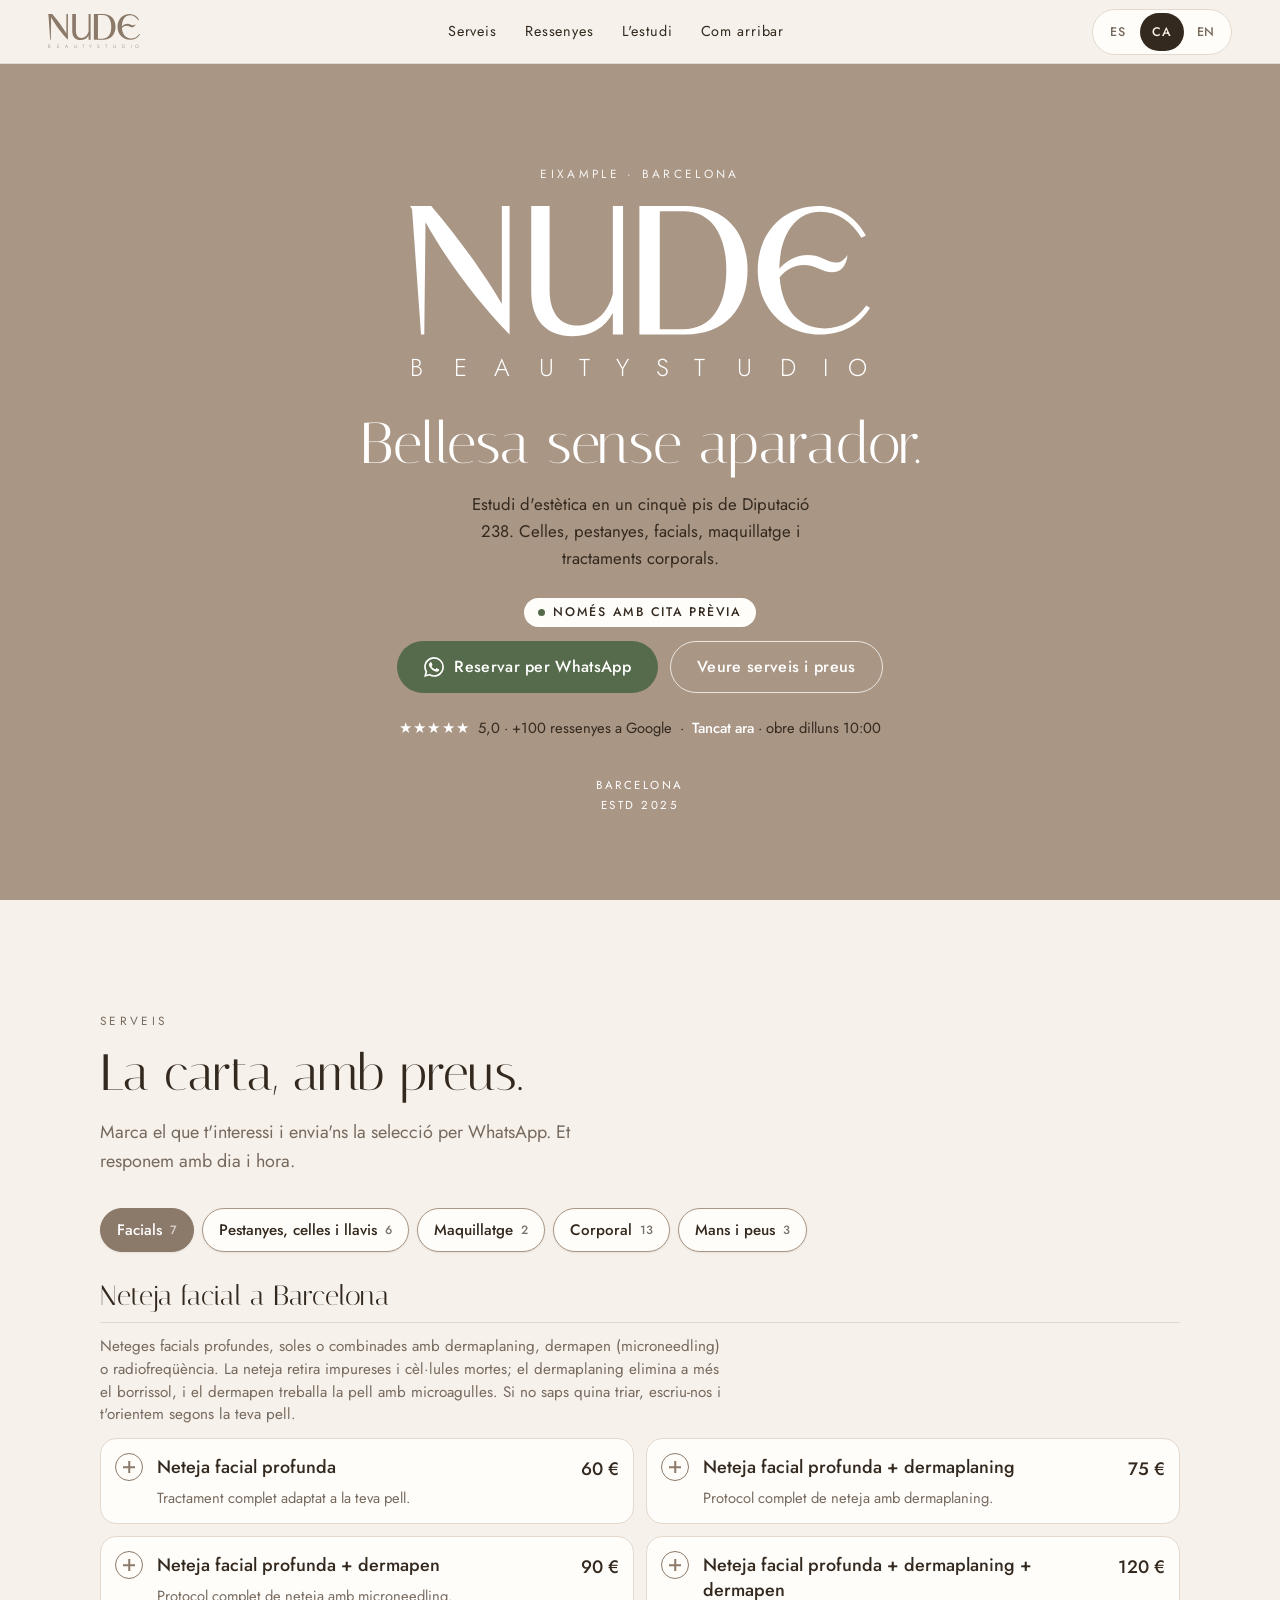
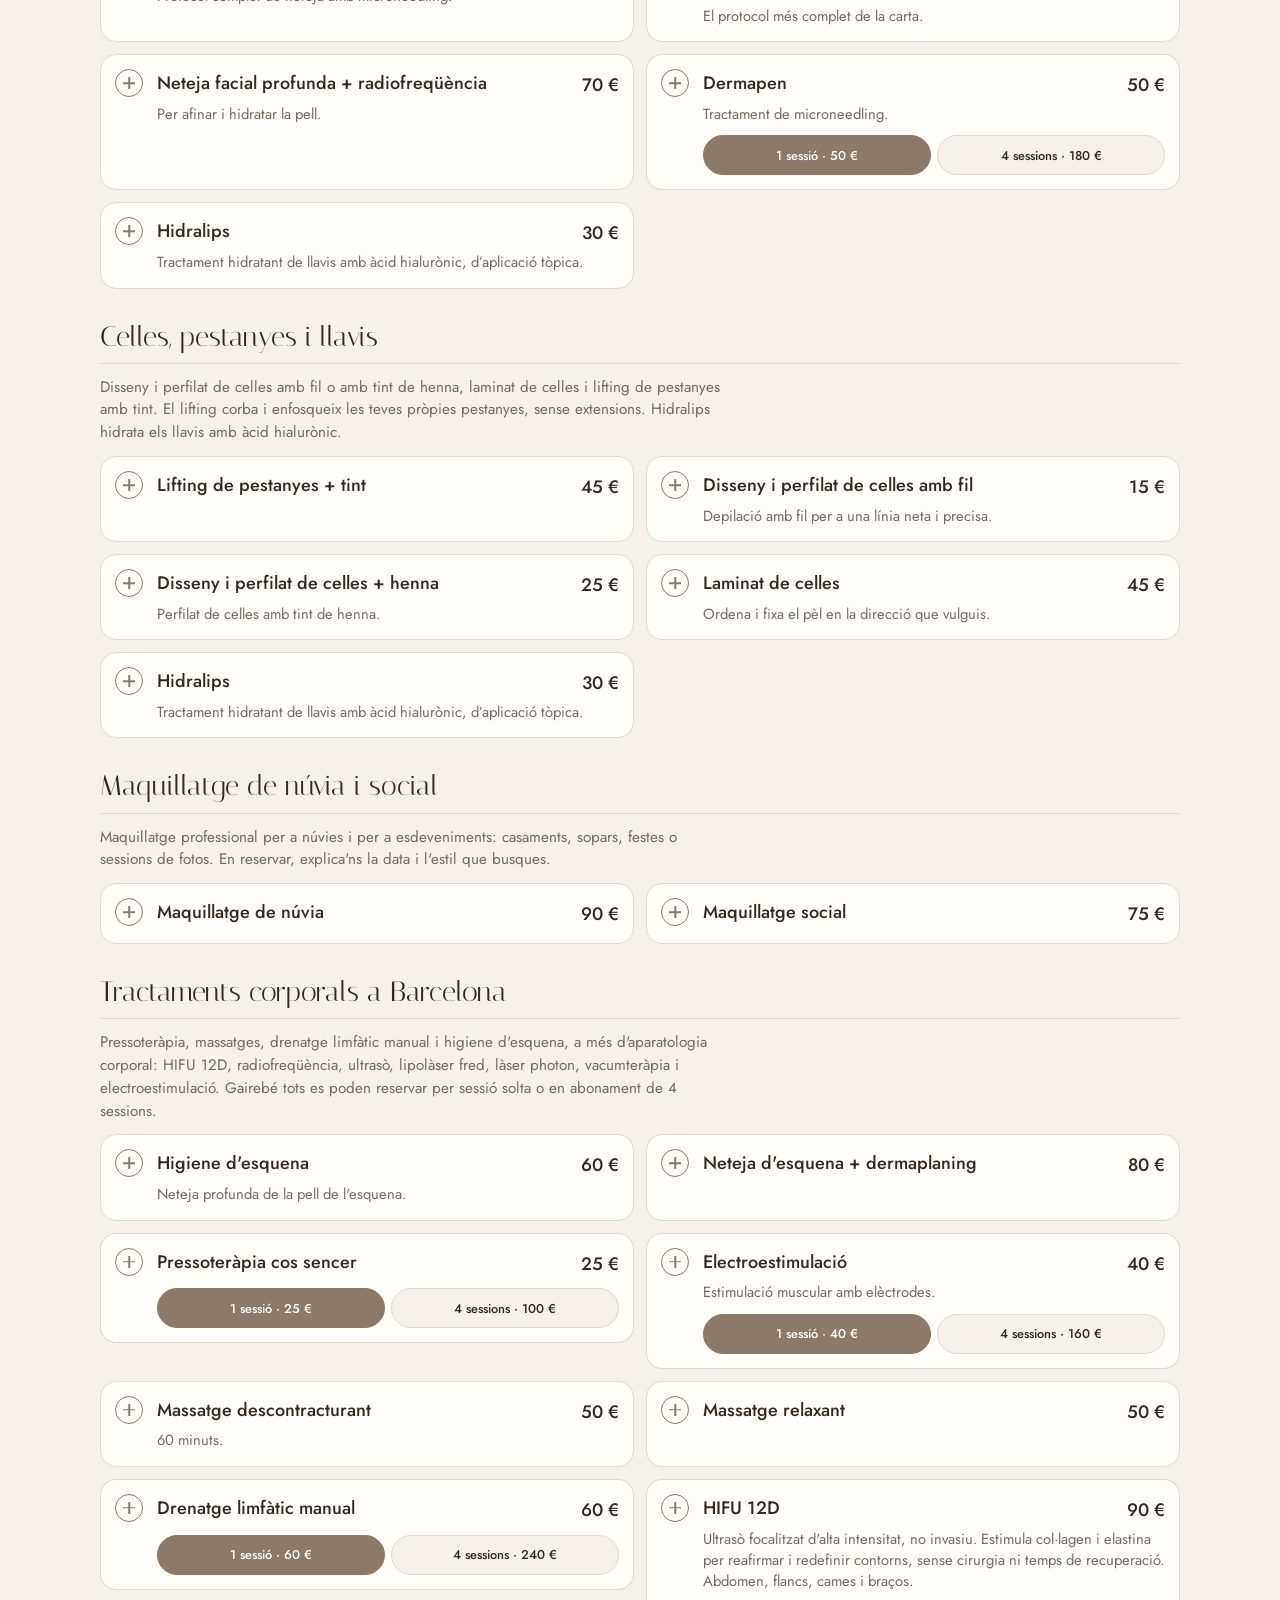
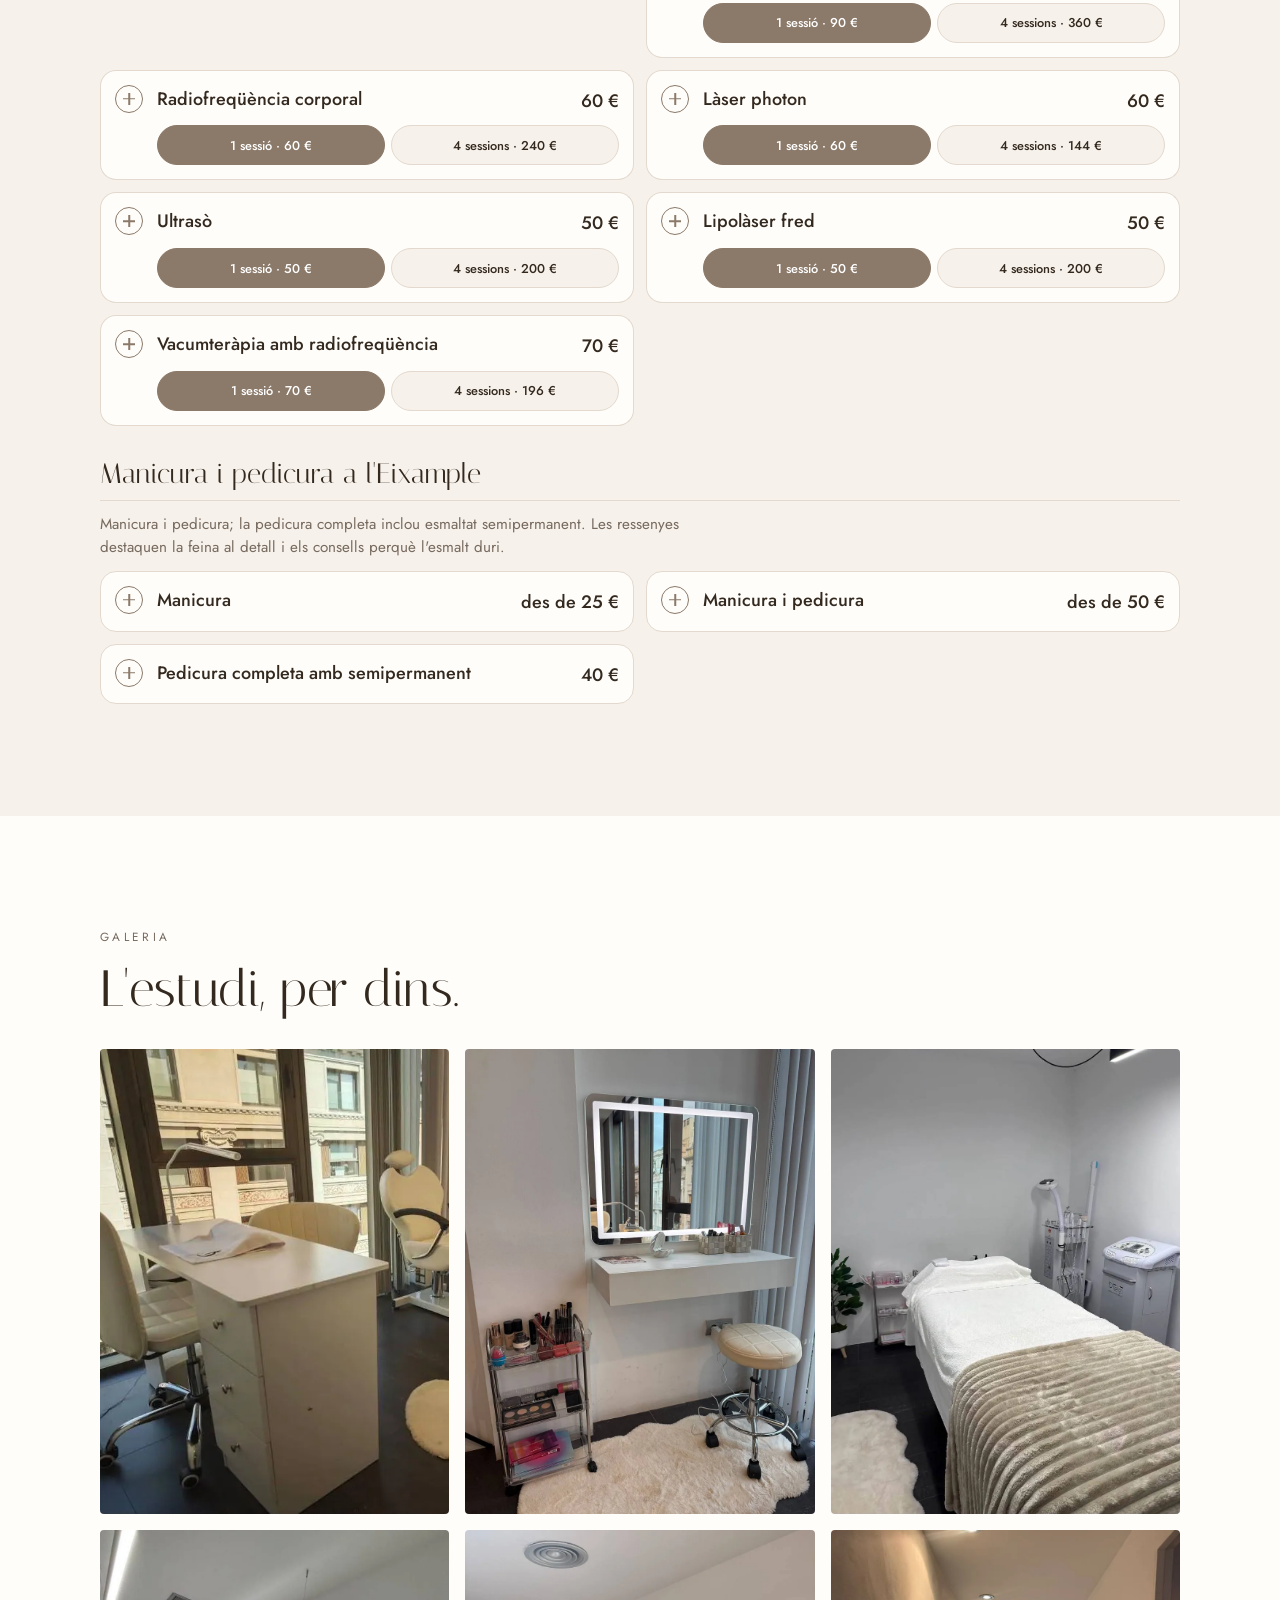
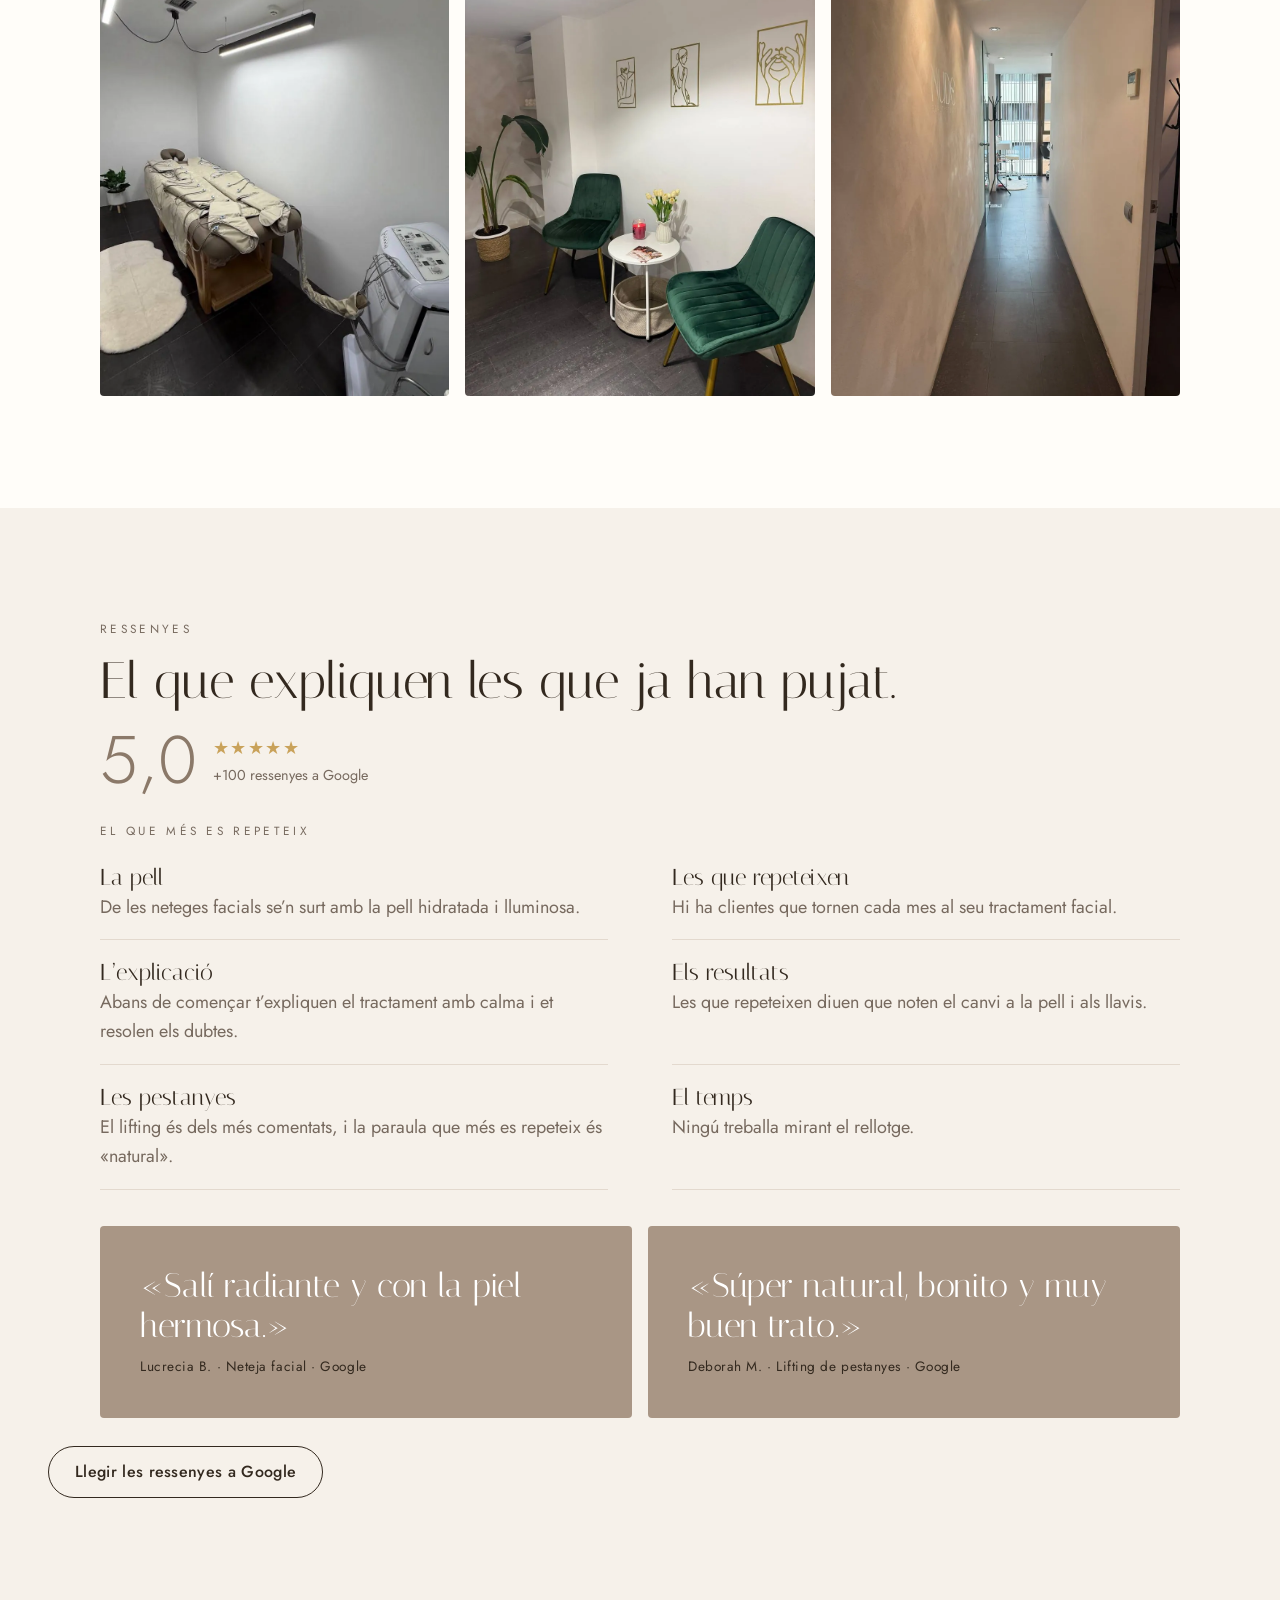
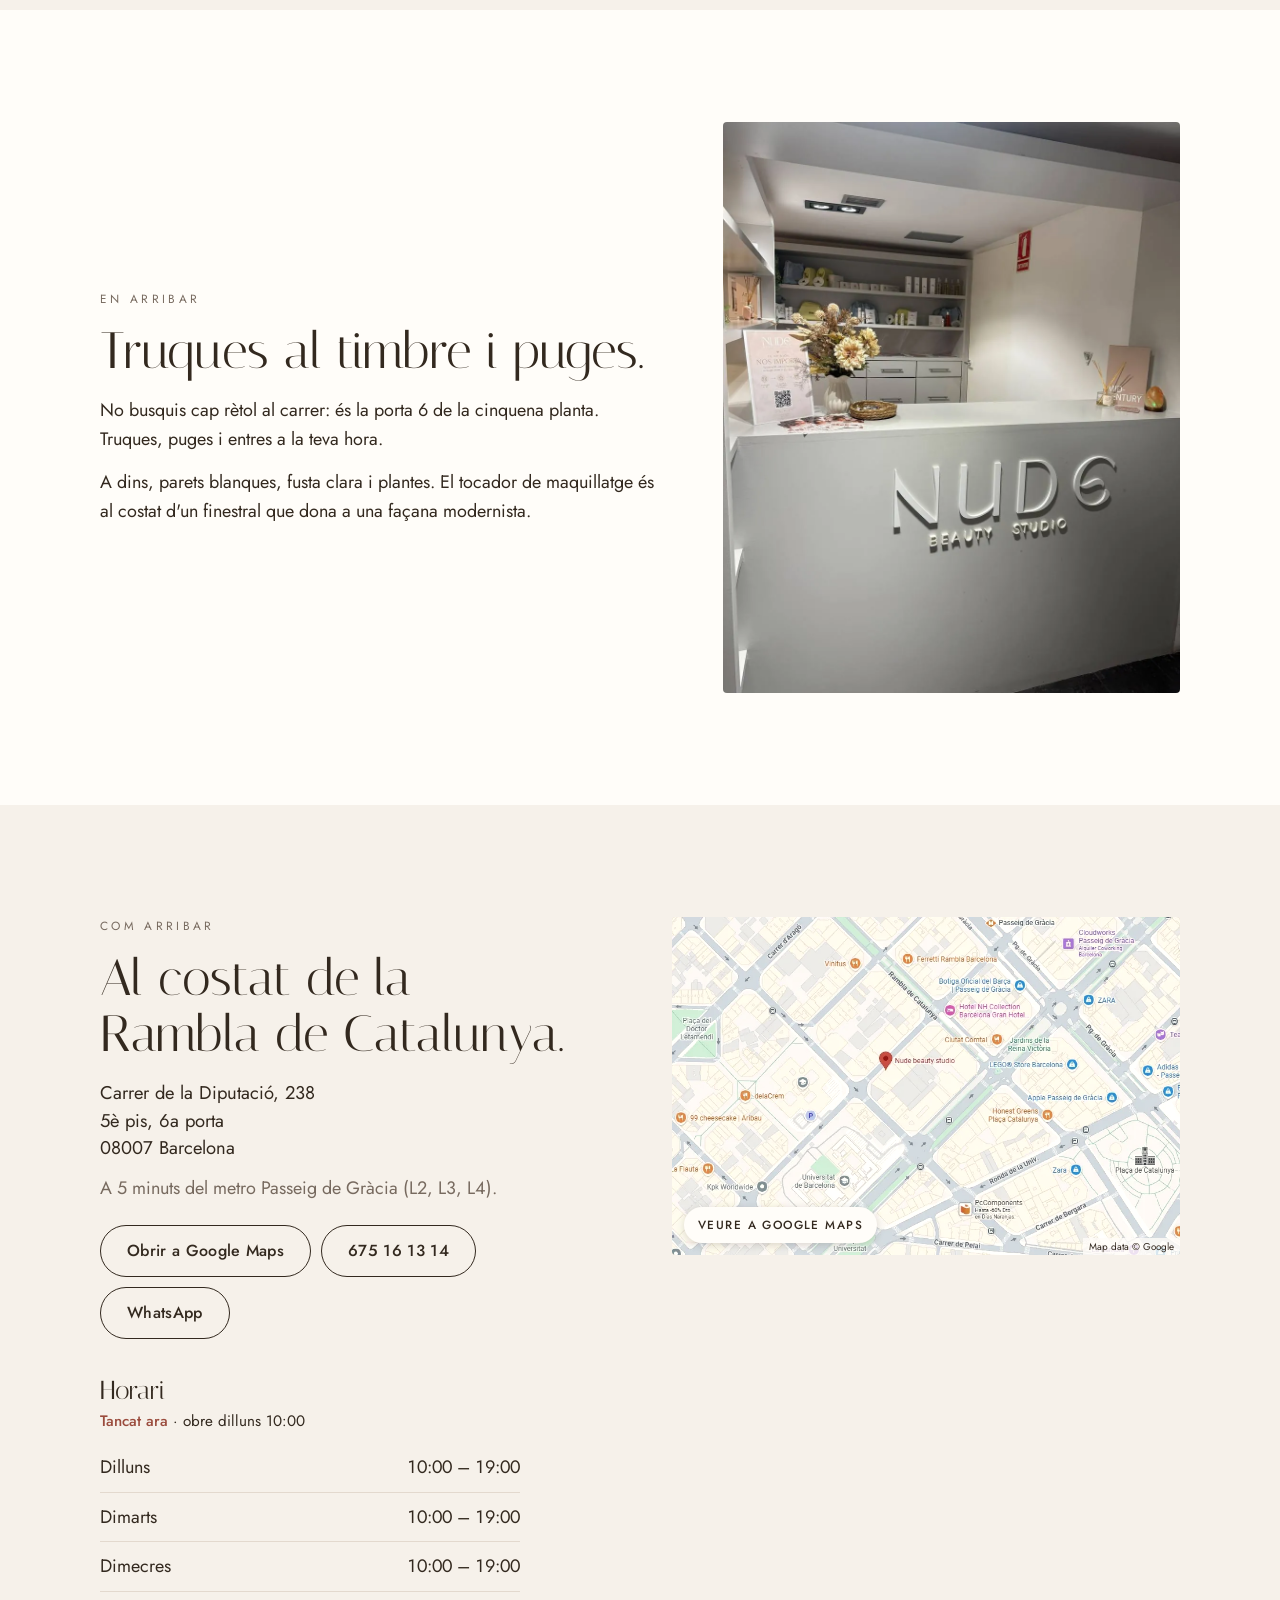
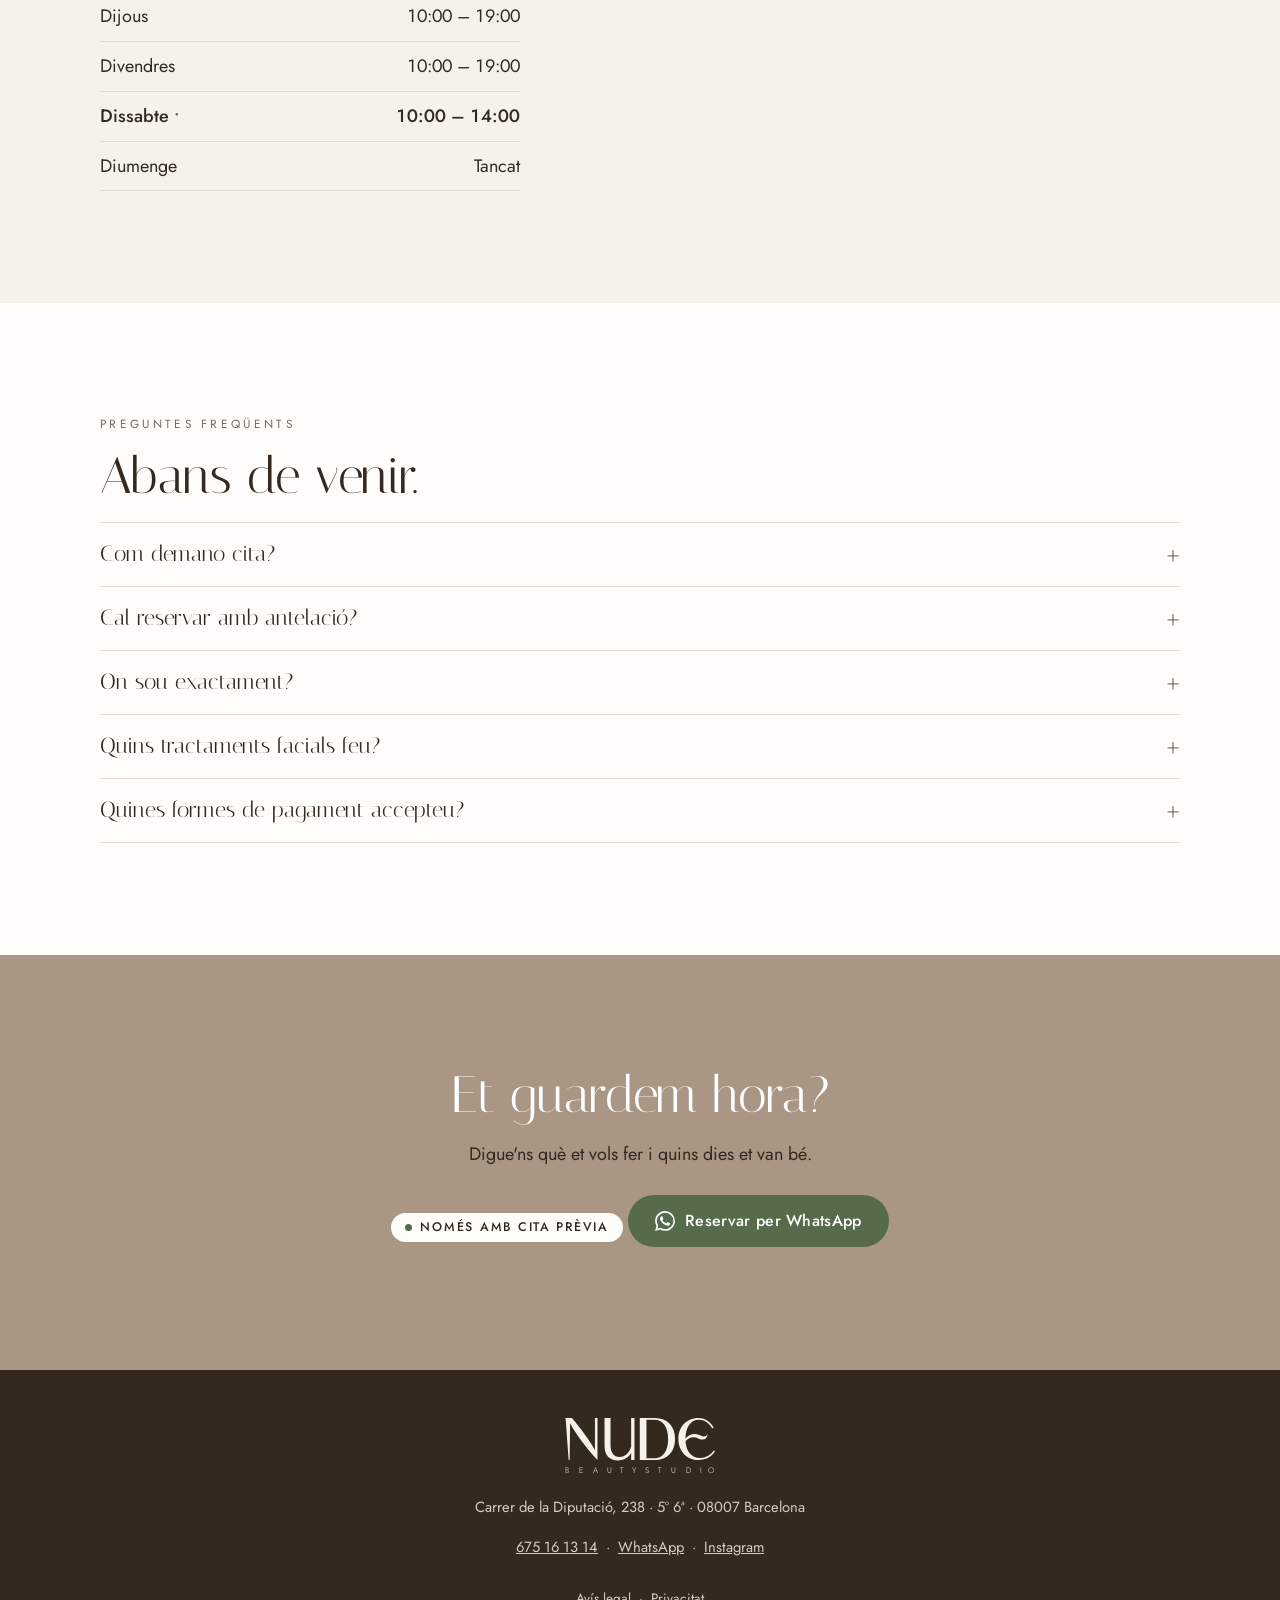
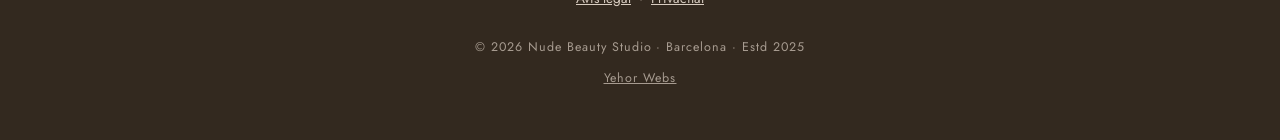
==== commit 06019179: "Bring back the manicure and pedicure category Co-Authored-By: Claude Opus 5.5 <noreply@anthropic.com" ====
--- a/ca/index.html
+++ b/ca/index.html
@@ -17,11 +17,12 @@
 <meta property="og:description" content="Centre d'estètica a l'Eixample de Barcelona: neteja facial, celles, lifting de pestanyes, tractaments corporals i maquillatge de núvia. Només amb cita.">
 <meta property="og:url" content="https://nudebeautybcn.com/ca/">
 <meta property="og:locale" content="ca_ES">
-<script type="application/ld+json">{"@context":"https://schema.org","@type":"BeautySalon","@id":"https://nudebeautybcn.com/#salon","name":"Nude Beauty Studio","description":"Centre d'estètica a l'Eixample de Barcelona: neteja facial, celles, lifting de pestanyes, tractaments corporals i maquillatge de núvia. Només amb cita.","url":"https://nudebeautybcn.com/ca/","telephone":"+34675161314","priceRange":"€€","paymentAccepted":"Cash, Credit Card, Debit Card, Visa, Mastercard, NFC mobile payments","image":"https://nudebeautybcn.com/img/00-recepcion.webp","address":{"@type":"PostalAddress","streetAddress":"Carrer de la Diputació, 238, 5º 6ª","addressLocality":"Barcelona","addressRegion":"Barcelona","postalCode":"08007","addressCountry":"ES"},"geo":{"@type":"GeoCoordinates","latitude":41.3885,"longitude":2.1647},"hasMap":"https://maps.app.goo.gl/gT3hE2o65boG1eyQA","openingHoursSpecification":[{"@type":"OpeningHoursSpecification","dayOfWeek":["Monday","Tuesday","Wednesday","Thursday","Friday"],"opens":"10:00","closes":"19:00"},{"@type":"OpeningHoursSpecification","dayOfWeek":"Saturday","opens":"10:00","closes":"14:00"}],"sameAs":["https://www.instagram.com/nude.beautybcn","https://maps.app.goo.gl/gT3hE2o65boG1eyQA","https://www.treatwell.es/establecimiento/nude-beauty-studio/"],"hasOfferCatalog":{"@type":"OfferCatalog","name":"Serveis","itemListElement":[{"@type":"OfferCatalog","name":"Neteja facial a Barcelona","itemListElement":[{"@type":"Offer","itemOffered":{"@type":"Service","name":"Neteja facial profunda"},"priceCurrency":"EUR","price":60},{"@type":"Offer","itemOffered":{"@type":"Service","name":"Neteja facial profunda + dermaplaning"},"priceCurrency":"EUR","price":75},{"@type":"Offer","itemOffered":{"@type":"Service","name":"Neteja facial profunda + dermapen"},"priceCurrency":"EUR","price":90},{"@type":"Offer","itemOffered":{"@type":"Service","name":"Neteja facial profunda + dermaplaning + dermapen"},"priceCurrency":"EUR","price":120},{"@type":"Offer","itemOffered":{"@type":"Service","name":"Neteja facial profunda + radiofreqüència"},"priceCurrency":"EUR","price":70},{"@type":"Offer","itemOffered":{"@type":"Service","name":"Dermapen"},"priceCurrency":"EUR","price":50},{"@type":"Offer","itemOffered":{"@type":"Service","name":"Dermapen (4 sessions)"},"priceCurrency":"EUR","price":180},{"@type":"Offer","itemOffered":{"@type":"Service","name":"Hidralips"},"priceCurrency":"EUR","price":30}]},{"@type":"OfferCatalog","name":"Celles, pestanyes i llavis","itemListElement":[{"@type":"Offer","itemOffered":{"@type":"Service","name":"Pack mirada perfecta"},"priceCurrency":"EUR","price":48,"priceValidUntil":"2026-10-31"},{"@type":"Offer","itemOffered":{"@type":"Service","name":"Lifting de pestanyes + tint"},"priceCurrency":"EUR","price":45},{"@type":"Offer","itemOffered":{"@type":"Service","name":"Disseny i perfilat de celles amb fil"},"priceCurrency":"EUR","price":15},{"@type":"Offer","itemOffered":{"@type":"Service","name":"Disseny i perfilat de celles + henna"},"priceCurrency":"EUR","price":25},{"@type":"Offer","itemOffered":{"@type":"Service","name":"Laminat de celles"},"priceCurrency":"EUR","price":45},{"@type":"Offer","itemOffered":{"@type":"Service","name":"Hidralips"},"priceCurrency":"EUR","price":30}]},{"@type":"OfferCatalog","name":"Maquillatge de núvia i social","itemListElement":[{"@type":"Offer","itemOffered":{"@type":"Service","name":"Maquillatge de núvia"},"priceCurrency":"EUR","price":90},{"@type":"Offer","itemOffered":{"@type":"Service","name":"Maquillatge social"},"priceCurrency":"EUR","price":75}]},{"@type":"OfferCatalog","name":"Tractaments corporals a Barcelona","itemListElement":[{"@type":"Offer","itemOffered":{"@type":"Service","name":"Higiene d'esquena"},"priceCurrency":"EUR","price":60},{"@type":"Offer","itemOffered":{"@type":"Service","name":"Neteja d'esquena + dermaplaning"},"priceCurrency":"EUR","price":80},{"@type":"Offer","itemOffered":{"@type":"Service","name":"Pressoteràpia cos sencer"},"priceCurrency":"EUR","price":25},{"@type":"Offer","itemOffered":{"@type":"Service","name":"Pressoteràpia cos sencer (4 sessions)"},"priceCurrency":"EUR","price":100},{"@type":"Offer","itemOffered":{"@type":"Service","name":"Electroestimulació"},"priceCurrency":"EUR","price":40},{"@type":"Offer","itemOffered":{"@type":"Service","name":"Electroestimulació (4 sessions)"},"priceCurrency":"EUR","price":160},{"@type":"Offer","itemOffered":{"@type":"Service","name":"Massatge descontracturant"},"priceCurrency":"EUR","price":50},{"@type":"Offer","itemOffered":{"@type":"Service","name":"Massatge relaxant"},"priceCurrency":"EUR","price":50},{"@type":"Offer","itemOffered":{"@type":"Service","name":"Drenatge limfàtic manual"},"priceCurrency":"EUR","price":60},{"@type":"Offer","itemOffered":{"@type":"Service","name":"Drenatge limfàtic manual (4 sessions)"},"priceCurrency":"EUR","price":240},{"@type":"Offer","itemOffered":{"@type":"Service","name":"HIFU 12D"},"priceCurrency":"EUR","price":90},{"@type":"Offer","itemOffered":{"@type":"Service","name":"HIFU 12D (4 sessions)"},"priceCurrency":"EUR","price":360},{"@type":"Offer","itemOffered":{"@type":"Service","name":"Radiofreqüència corporal"},"priceCurrency":"EUR","price":60},{"@type":"Offer","itemOffered":{"@type":"Service","name":"Radiofreqüència corporal (4 sessions)"},"priceCurrency":"EUR","price":240},{"@type":"Offer","itemOffered":{"@type":"Service","name":"Làser photon"},"priceCurrency":"EUR","price":60},{"@type":"Offer","itemOffered":{"@type":"Service","name":"Làser photon (4 sessions)"},"priceCurrency":"EUR","price":144},{"@type":"Offer","itemOffered":{"@type":"Service","name":"Ultrasò"},"priceCurrency":"EUR","price":50},{"@type":"Offer","itemOffered":{"@type":"Service","name":"Ultrasò (4 sessions)"},"priceCurrency":"EUR","price":200},{"@type":"Offer","itemOffered":{"@type":"Service","name":"Lipolàser fred"},"priceCurrency":"EUR","price":50},{"@type":"Offer","itemOffered":{"@type":"Service","name":"Lipolàser fred (4 sessions)"},"priceCurrency":"EUR","price":200},{"@type":"Offer","itemOffered":{"@type":"Service","name":"Vacumteràpia amb radiofreqüència"},"priceCurrency":"EUR","price":70},{"@type":"Offer","itemOffered":{"@type":"Service","name":"Vacumteràpia amb radiofreqüència (4 sessions)"},"priceCurrency":"EUR","price":196}]}]}}</script>
+<script type="application/ld+json">{"@context":"https://schema.org","@type":"BeautySalon","@id":"https://nudebeautybcn.com/#salon","name":"Nude Beauty Studio","description":"Centre d'estètica a l'Eixample de Barcelona: neteja facial, celles, lifting de pestanyes, tractaments corporals i maquillatge de núvia. Només amb cita.","url":"https://nudebeautybcn.com/ca/","telephone":"+34675161314","priceRange":"€€","paymentAccepted":"Cash, Credit Card, Debit Card, Visa, Mastercard, NFC mobile payments","image":"https://nudebeautybcn.com/img/00-recepcion.webp","address":{"@type":"PostalAddress","streetAddress":"Carrer de la Diputació, 238, 5º 6ª","addressLocality":"Barcelona","addressRegion":"Barcelona","postalCode":"08007","addressCountry":"ES"},"geo":{"@type":"GeoCoordinates","latitude":41.3885,"longitude":2.1647},"hasMap":"https://maps.app.goo.gl/gT3hE2o65boG1eyQA","openingHoursSpecification":[{"@type":"OpeningHoursSpecification","dayOfWeek":["Monday","Tuesday","Wednesday","Thursday","Friday"],"opens":"10:00","closes":"19:00"},{"@type":"OpeningHoursSpecification","dayOfWeek":"Saturday","opens":"10:00","closes":"14:00"}],"sameAs":["https://www.instagram.com/nude.beautybcn","https://maps.app.goo.gl/gT3hE2o65boG1eyQA","https://www.treatwell.es/establecimiento/nude-beauty-studio/"],"hasOfferCatalog":{"@type":"OfferCatalog","name":"Serveis","itemListElement":[{"@type":"OfferCatalog","name":"Neteja facial a Barcelona","itemListElement":[{"@type":"Offer","itemOffered":{"@type":"Service","name":"Neteja facial profunda"},"priceCurrency":"EUR","price":60},{"@type":"Offer","itemOffered":{"@type":"Service","name":"Neteja facial profunda + dermaplaning"},"priceCurrency":"EUR","price":75},{"@type":"Offer","itemOffered":{"@type":"Service","name":"Neteja facial profunda + dermapen"},"priceCurrency":"EUR","price":90},{"@type":"Offer","itemOffered":{"@type":"Service","name":"Neteja facial profunda + dermaplaning + dermapen"},"priceCurrency":"EUR","price":120},{"@type":"Offer","itemOffered":{"@type":"Service","name":"Neteja facial profunda + radiofreqüència"},"priceCurrency":"EUR","price":70},{"@type":"Offer","itemOffered":{"@type":"Service","name":"Dermapen"},"priceCurrency":"EUR","price":50},{"@type":"Offer","itemOffered":{"@type":"Service","name":"Dermapen (4 sessions)"},"priceCurrency":"EUR","price":180},{"@type":"Offer","itemOffered":{"@type":"Service","name":"Hidralips"},"priceCurrency":"EUR","price":30}]},{"@type":"OfferCatalog","name":"Celles, pestanyes i llavis","itemListElement":[{"@type":"Offer","itemOffered":{"@type":"Service","name":"Pack mirada perfecta"},"priceCurrency":"EUR","price":48,"priceValidUntil":"2026-10-31"},{"@type":"Offer","itemOffered":{"@type":"Service","name":"Lifting de pestanyes + tint"},"priceCurrency":"EUR","price":45},{"@type":"Offer","itemOffered":{"@type":"Service","name":"Disseny i perfilat de celles amb fil"},"priceCurrency":"EUR","price":15},{"@type":"Offer","itemOffered":{"@type":"Service","name":"Disseny i perfilat de celles + henna"},"priceCurrency":"EUR","price":25},{"@type":"Offer","itemOffered":{"@type":"Service","name":"Laminat de celles"},"priceCurrency":"EUR","price":45},{"@type":"Offer","itemOffered":{"@type":"Service","name":"Hidralips"},"priceCurrency":"EUR","price":30}]},{"@type":"OfferCatalog","name":"Maquillatge de núvia i social","itemListElement":[{"@type":"Offer","itemOffered":{"@type":"Service","name":"Maquillatge de núvia"},"priceCurrency":"EUR","price":90},{"@type":"Offer","itemOffered":{"@type":"Service","name":"Maquillatge social"},"priceCurrency":"EUR","price":75}]},{"@type":"OfferCatalog","name":"Tractaments corporals a Barcelona","itemListElement":[{"@type":"Offer","itemOffered":{"@type":"Service","name":"Higiene d'esquena"},"priceCurrency":"EUR","price":60},{"@type":"Offer","itemOffered":{"@type":"Service","name":"Neteja d'esquena + dermaplaning"},"priceCurrency":"EUR","price":80},{"@type":"Offer","itemOffered":{"@type":"Service","name":"Pressoteràpia cos sencer"},"priceCurrency":"EUR","price":25},{"@type":"Offer","itemOffered":{"@type":"Service","name":"Pressoteràpia cos sencer (4 sessions)"},"priceCurrency":"EUR","price":100},{"@type":"Offer","itemOffered":{"@type":"Service","name":"Electroestimulació"},"priceCurrency":"EUR","price":40},{"@type":"Offer","itemOffered":{"@type":"Service","name":"Electroestimulació (4 sessions)"},"priceCurrency":"EUR","price":160},{"@type":"Offer","itemOffered":{"@type":"Service","name":"Massatge descontracturant"},"priceCurrency":"EUR","price":50},{"@type":"Offer","itemOffered":{"@type":"Service","name":"Massatge relaxant"},"priceCurrency":"EUR","price":50},{"@type":"Offer","itemOffered":{"@type":"Service","name":"Drenatge limfàtic manual"},"priceCurrency":"EUR","price":60},{"@type":"Offer","itemOffered":{"@type":"Service","name":"Drenatge limfàtic manual (4 sessions)"},"priceCurrency":"EUR","price":240},{"@type":"Offer","itemOffered":{"@type":"Service","name":"HIFU 12D"},"priceCurrency":"EUR","price":90},{"@type":"Offer","itemOffered":{"@type":"Service","name":"HIFU 12D (4 sessions)"},"priceCurrency":"EUR","price":360},{"@type":"Offer","itemOffered":{"@type":"Service","name":"Radiofreqüència corporal"},"priceCurrency":"EUR","price":60},{"@type":"Offer","itemOffered":{"@type":"Service","name":"Radiofreqüència corporal (4 sessions)"},"priceCurrency":"EUR","price":240},{"@type":"Offer","itemOffered":{"@type":"Service","name":"Làser photon"},"priceCurrency":"EUR","price":60},{"@type":"Offer","itemOffered":{"@type":"Service","name":"Làser photon (4 sessions)"},"priceCurrency":"EUR","price":144},{"@type":"Offer","itemOffered":{"@type":"Service","name":"Ultrasò"},"priceCurrency":"EUR","price":50},{"@type":"Offer","itemOffered":{"@type":"Service","name":"Ultrasò (4 sessions)"},"priceCurrency":"EUR","price":200},{"@type":"Offer","itemOffered":{"@type":"Service","name":"Lipolàser fred"},"priceCurrency":"EUR","price":50},{"@type":"Offer","itemOffered":{"@type":"Service","name":"Lipolàser fred (4 sessions)"},"priceCurrency":"EUR","price":200},{"@type":"Offer","itemOffered":{"@type":"Service","name":"Vacumteràpia amb radiofreqüència"},"priceCurrency":"EUR","price":70},{"@type":"Offer","itemOffered":{"@type":"Service","name":"Vacumteràpia amb radiofreqüència (4 sessions)"},"priceCurrency":"EUR","price":196}]},{"@type":"OfferCatalog","name":"Manicura i pedicura a l'Eixample","itemListElement":[{"@type":"Offer","itemOffered":{"@type":"Service","name":"Manicura"},"priceCurrency":"EUR","priceSpecification":{"@type":"PriceSpecification","minPrice":25,"priceCurrency":"EUR"}},{"@type":"Offer","itemOffered":{"@type":"Service","name":"Manicura i pedicura"},"priceCurrency":"EUR","priceSpecification":{"@type":"PriceSpecification","minPrice":50,"priceCurrency":"EUR"}},{"@type":"Offer","itemOffered":{"@type":"Service","name":"Pedicura completa amb semipermanent"},"priceCurrency":"EUR","price":40}]}]}}</script>
 <script type="application/ld+json">{"@context":"https://schema.org","@type":"FAQPage","mainEntity":[{"@type":"Question","name":"Com demano cita?","acceptedAnswer":{"@type":"Answer","text":"Per WhatsApp o per telèfon, al 675 16 13 14. A la carta de serveis pots marcar el que t'interessa i enviar-nos la selecció; et responem amb dia i hora."}},{"@type":"Question","name":"Cal reservar amb antelació?","acceptedAnswer":{"@type":"Answer","text":"Sí. Atenem només amb cita prèvia, així que escriu-nos abans de venir i et diem la primera hora lliure."}},{"@type":"Question","name":"On sou exactament?","acceptedAnswer":{"@type":"Answer","text":"Al Carrer de la Diputació 238, 5è pis, 6a porta, 08007 Barcelona (Eixample), al costat de la Rambla de Catalunya i a 5 minuts del metro Passeig de Gràcia (L2, L3, L4). No hi ha rètol al carrer: truca al timbre i puja."}},{"@type":"Question","name":"Quins tractaments facials feu?","acceptedAnswer":{"@type":"Answer","text":"Neteja facial profunda, sola o combinada amb dermaplaning, dermapen (microneedling) o radiofreqüència; dermapen en sessió solta o en abonament de 4 sessions; i Hidralips per als llavis. Els preus són a la carta."}},{"@type":"Question","name":"Quines formes de pagament accepteu?","acceptedAnswer":{"@type":"Answer","text":"Efectiu, targeta de dèbit i de crèdit (Visa i Mastercard) i pagament amb el mòbil sense contacte. No acceptem xecs."}}]}</script>
 <meta name="theme-color" content="#A99685">
 <link rel="icon" href="/favicon.ico" sizes="48x48">
 <link rel="icon" href="/favicon.svg" type="image/svg+xml">
+<link rel="icon" href="/icon-192.png" type="image/png" sizes="192x192">
 <link rel="apple-touch-icon" href="/apple-touch-icon.png">
 <link rel="manifest" href="/site.webmanifest">
 <link rel="preload" href="/fonts/jost-variable.woff2" as="font" type="font/woff2" crossorigin>
@@ -109,7 +110,7 @@
     <p class="eyebrow">Serveis</p>
     <h2>La carta, amb preus.</h2>
     <p class="lede">Marca el que t'interessi i envia'ns la selecció per WhatsApp. Et responem amb dia i hora.</p>
-    <nav class="tabs" id="tabs" aria-label="Categories"><a href="#cat-faciales" data-cat="faciales">Facials<small>7</small></a><a href="#cat-mirada" data-cat="mirada">Pestanyes, celles i llavis<small>6</small></a><a href="#cat-maquillaje" data-cat="maquillaje">Maquillatge<small>2</small></a><a href="#cat-corporal" data-cat="corporal">Corporal<small>13</small></a></nav>
+    <nav class="tabs" id="tabs" aria-label="Categories"><a href="#cat-faciales" data-cat="faciales">Facials<small>7</small></a><a href="#cat-mirada" data-cat="mirada">Pestanyes, celles i llavis<small>6</small></a><a href="#cat-maquillaje" data-cat="maquillaje">Maquillatge<small>2</small></a><a href="#cat-corporal" data-cat="corporal">Corporal<small>13</small></a><a href="#cat-manos" data-cat="manos">Mans i peus<small>3</small></a></nav>
     <div class="cats" id="cats">
       <div class="cat" id="cat-faciales">
         <h2 class="cat__title">Neteja facial a Barcelona</h2>
@@ -299,6 +300,27 @@
             <span class="item__price">70 €</span>
           </button>
             <div class="item__opts" role="group" aria-label="Vacumteràpia amb radiofreqüència"><button type="button" class="item__opt" data-id="vacum" data-opt="1" aria-pressed="true">1 sessió · 70 €</button><button type="button" class="item__opt" data-id="vacum" data-opt="4" aria-pressed="false">4 sessions · 196 €</button></div></li>
+        </ul>
+      </div>
+      <div class="cat" id="cat-manos">
+        <h2 class="cat__title">Manicura i pedicura a l'Eixample</h2>
+        <p class="cat__intro">Manicura i pedicura; la pedicura completa inclou esmaltat semipermanent. Les ressenyes destaquen la feina al detall i els consells perquè l'esmalt duri.</p>
+        <ul class="items">
+          <li class="item"><button type="button" class="item__btn" data-id="mani" aria-pressed="false">
+            <span class="item__mark" aria-hidden="true"></span>
+            <span class="item__name">Manicura</span>
+            <span class="item__price">des de 25 €</span>
+          </button></li>
+          <li class="item"><button type="button" class="item__btn" data-id="mani-pedi" aria-pressed="false">
+            <span class="item__mark" aria-hidden="true"></span>
+            <span class="item__name">Manicura i pedicura</span>
+            <span class="item__price">des de 50 €</span>
+          </button></li>
+          <li class="item"><button type="button" class="item__btn" data-id="pedi-semi" aria-pressed="false">
+            <span class="item__mark" aria-hidden="true"></span>
+            <span class="item__name">Pedicura completa amb semipermanent</span>
+            <span class="item__price">40 €</span>
+          </button></li>
         </ul>
       </div>
     </div>
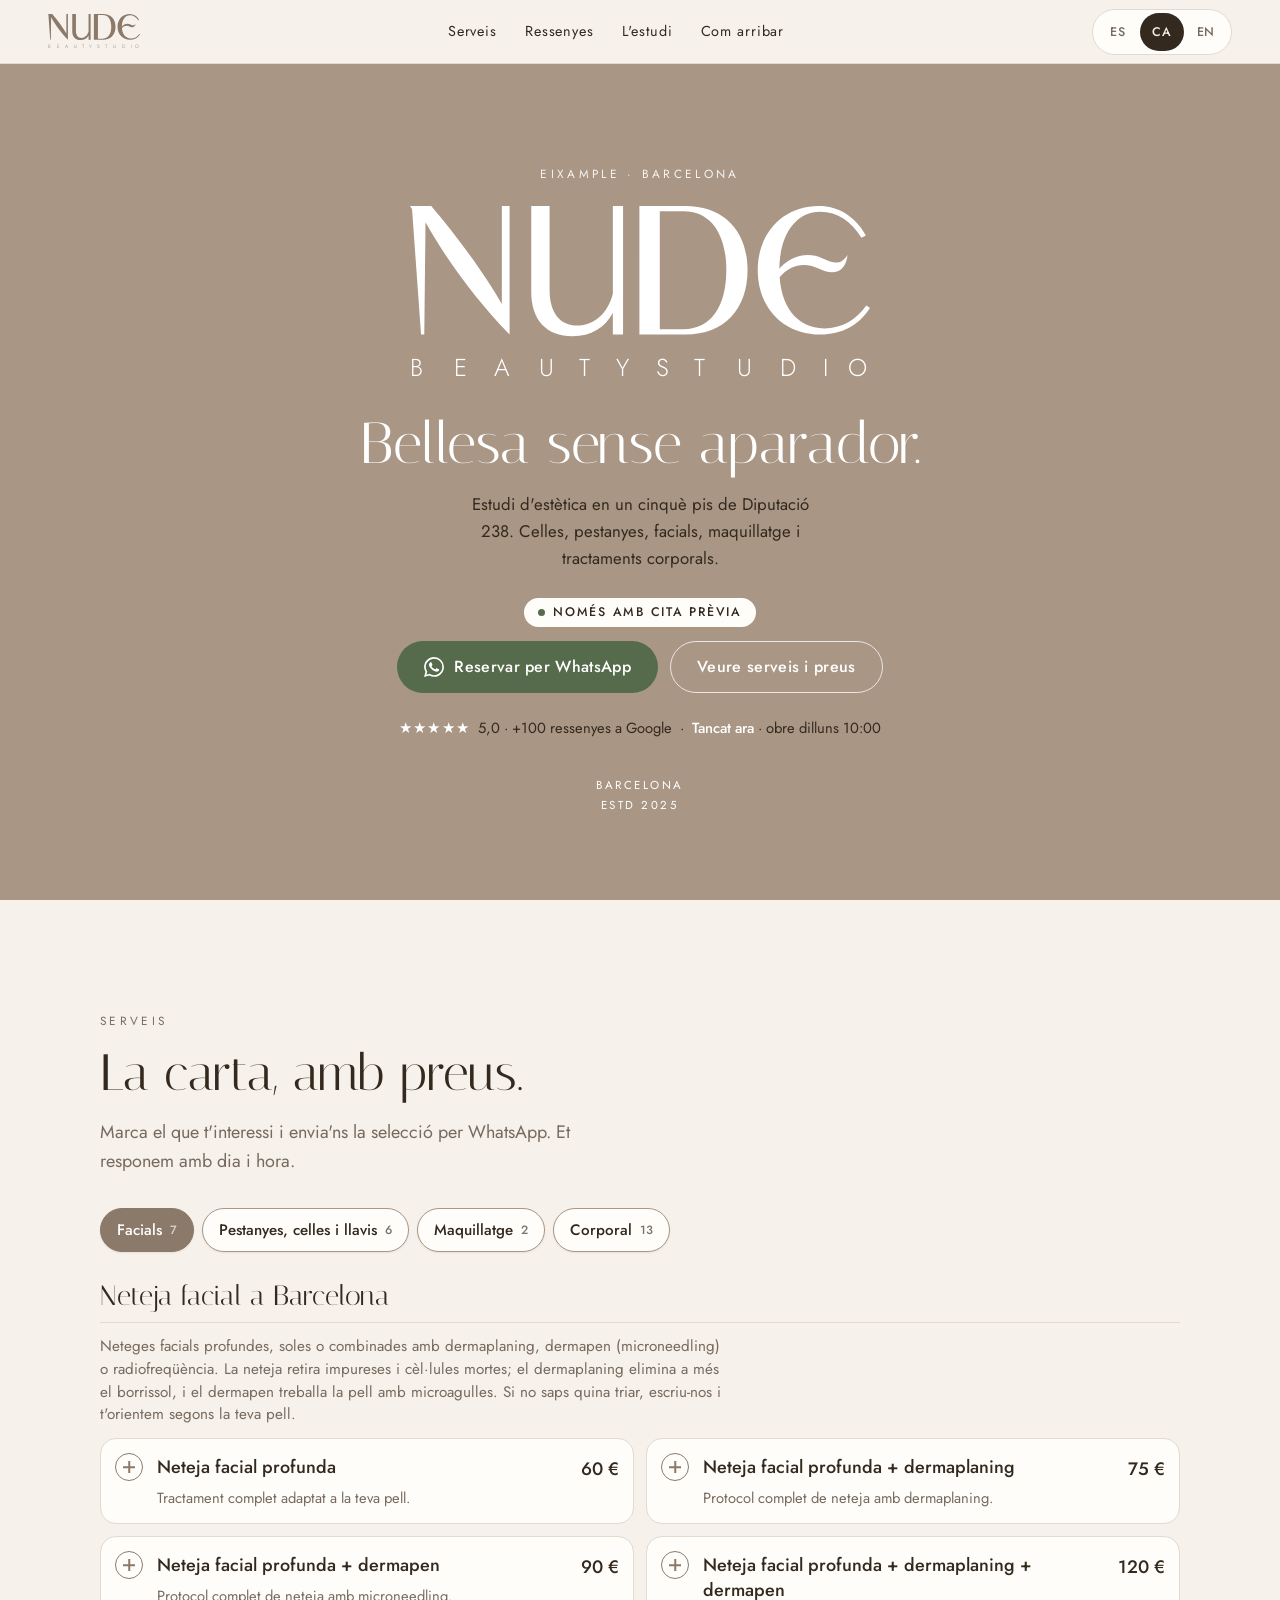
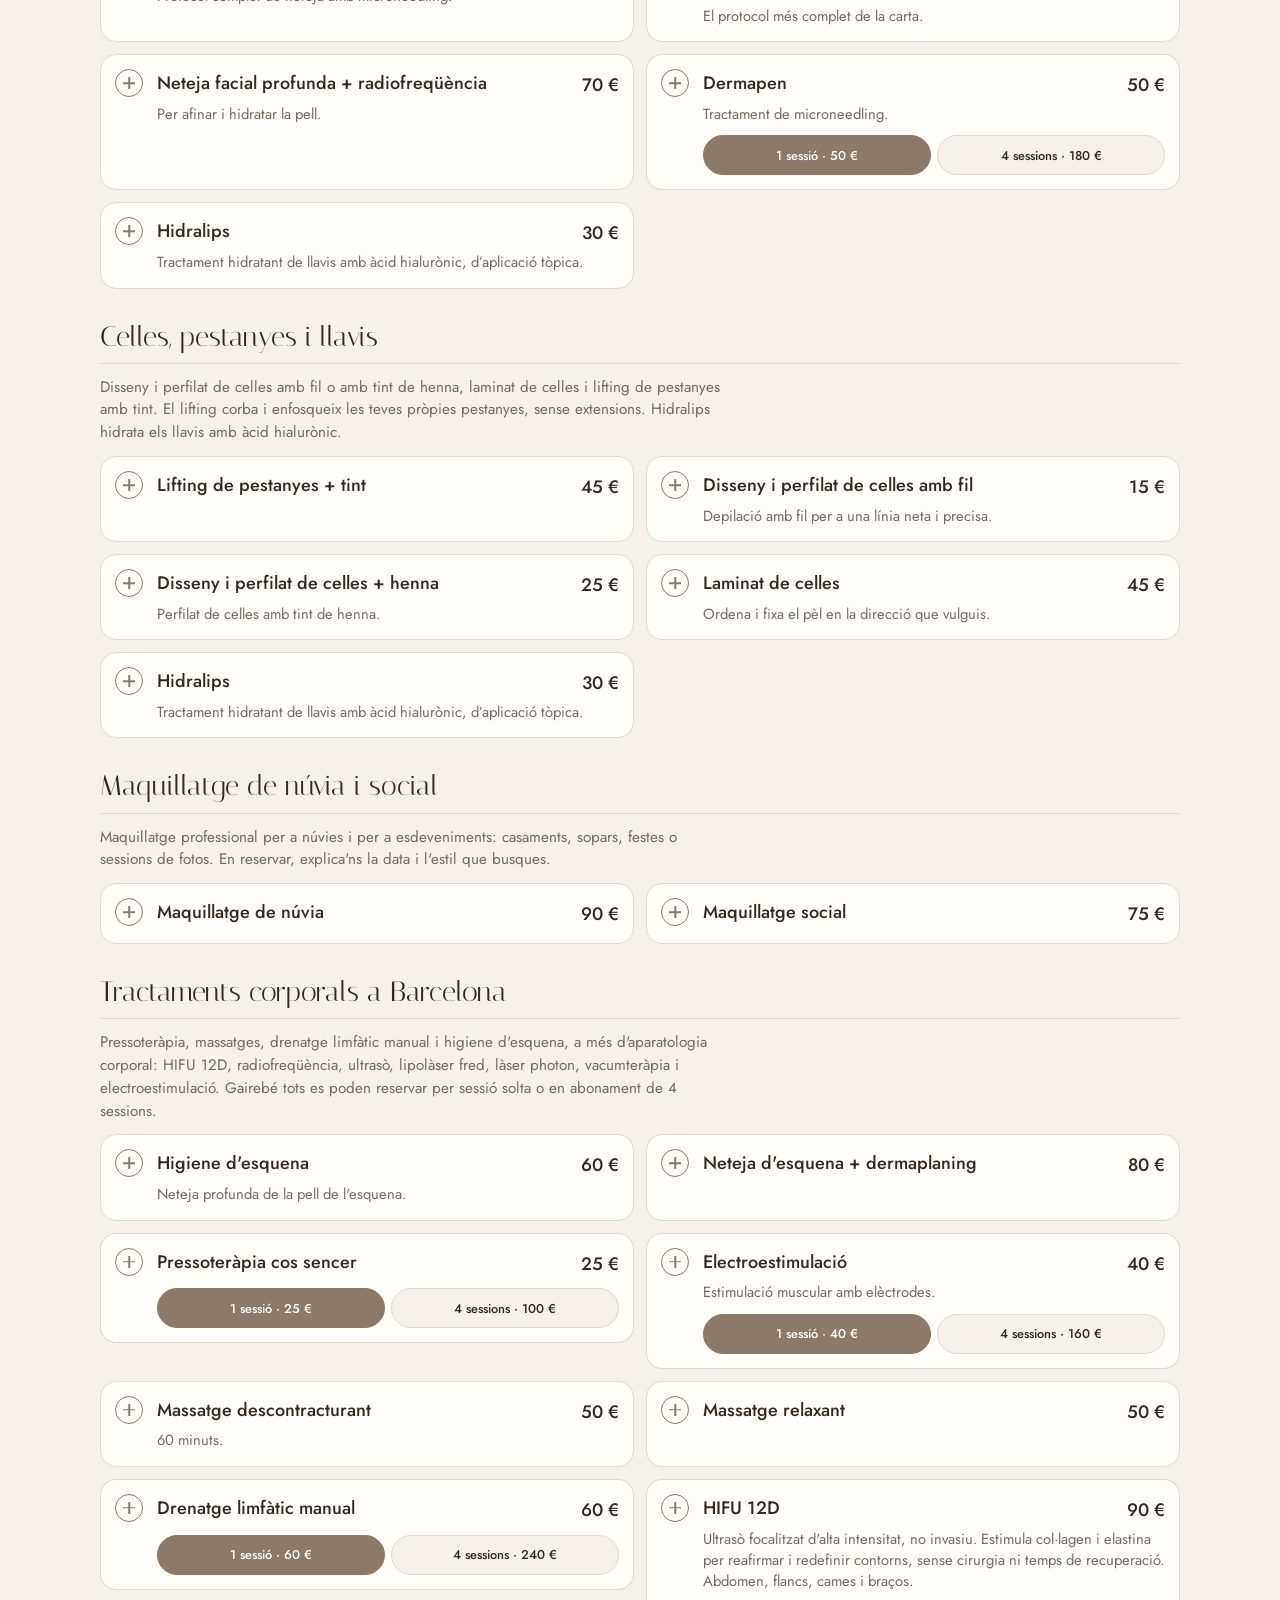
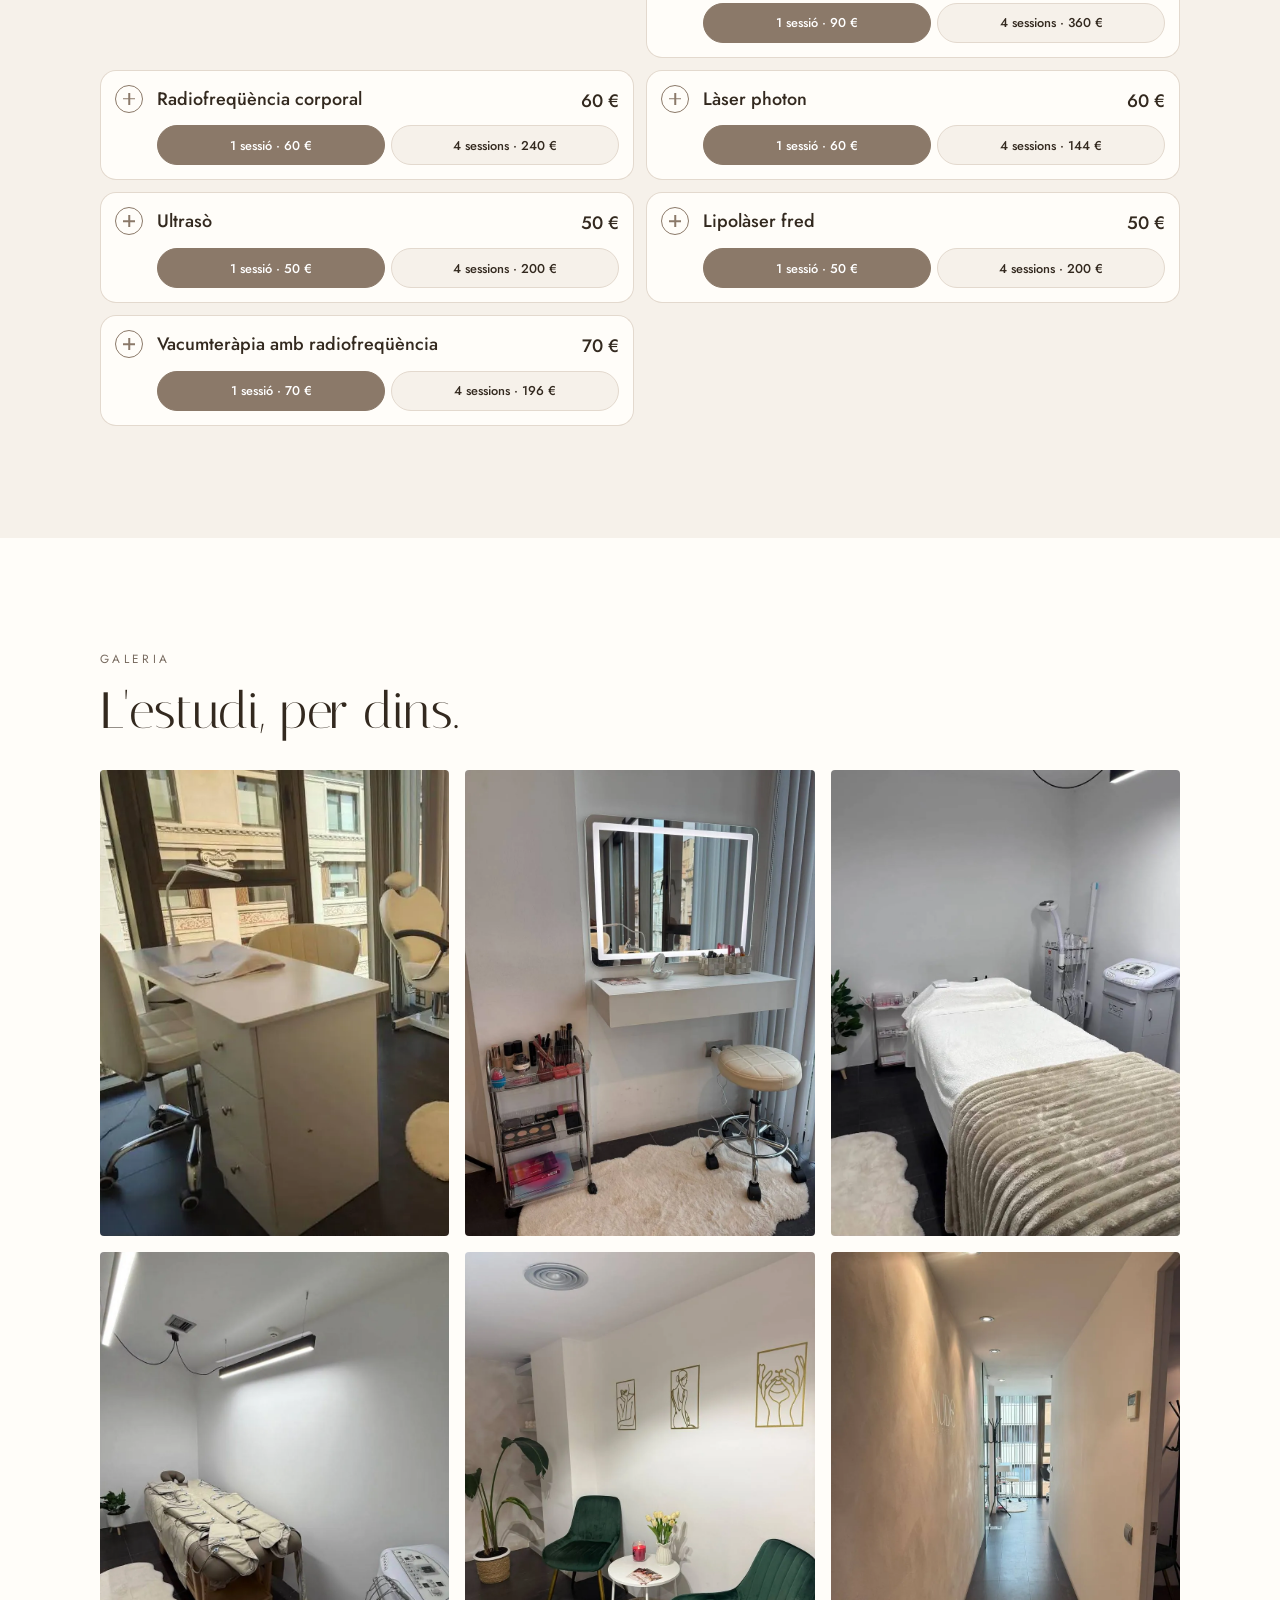
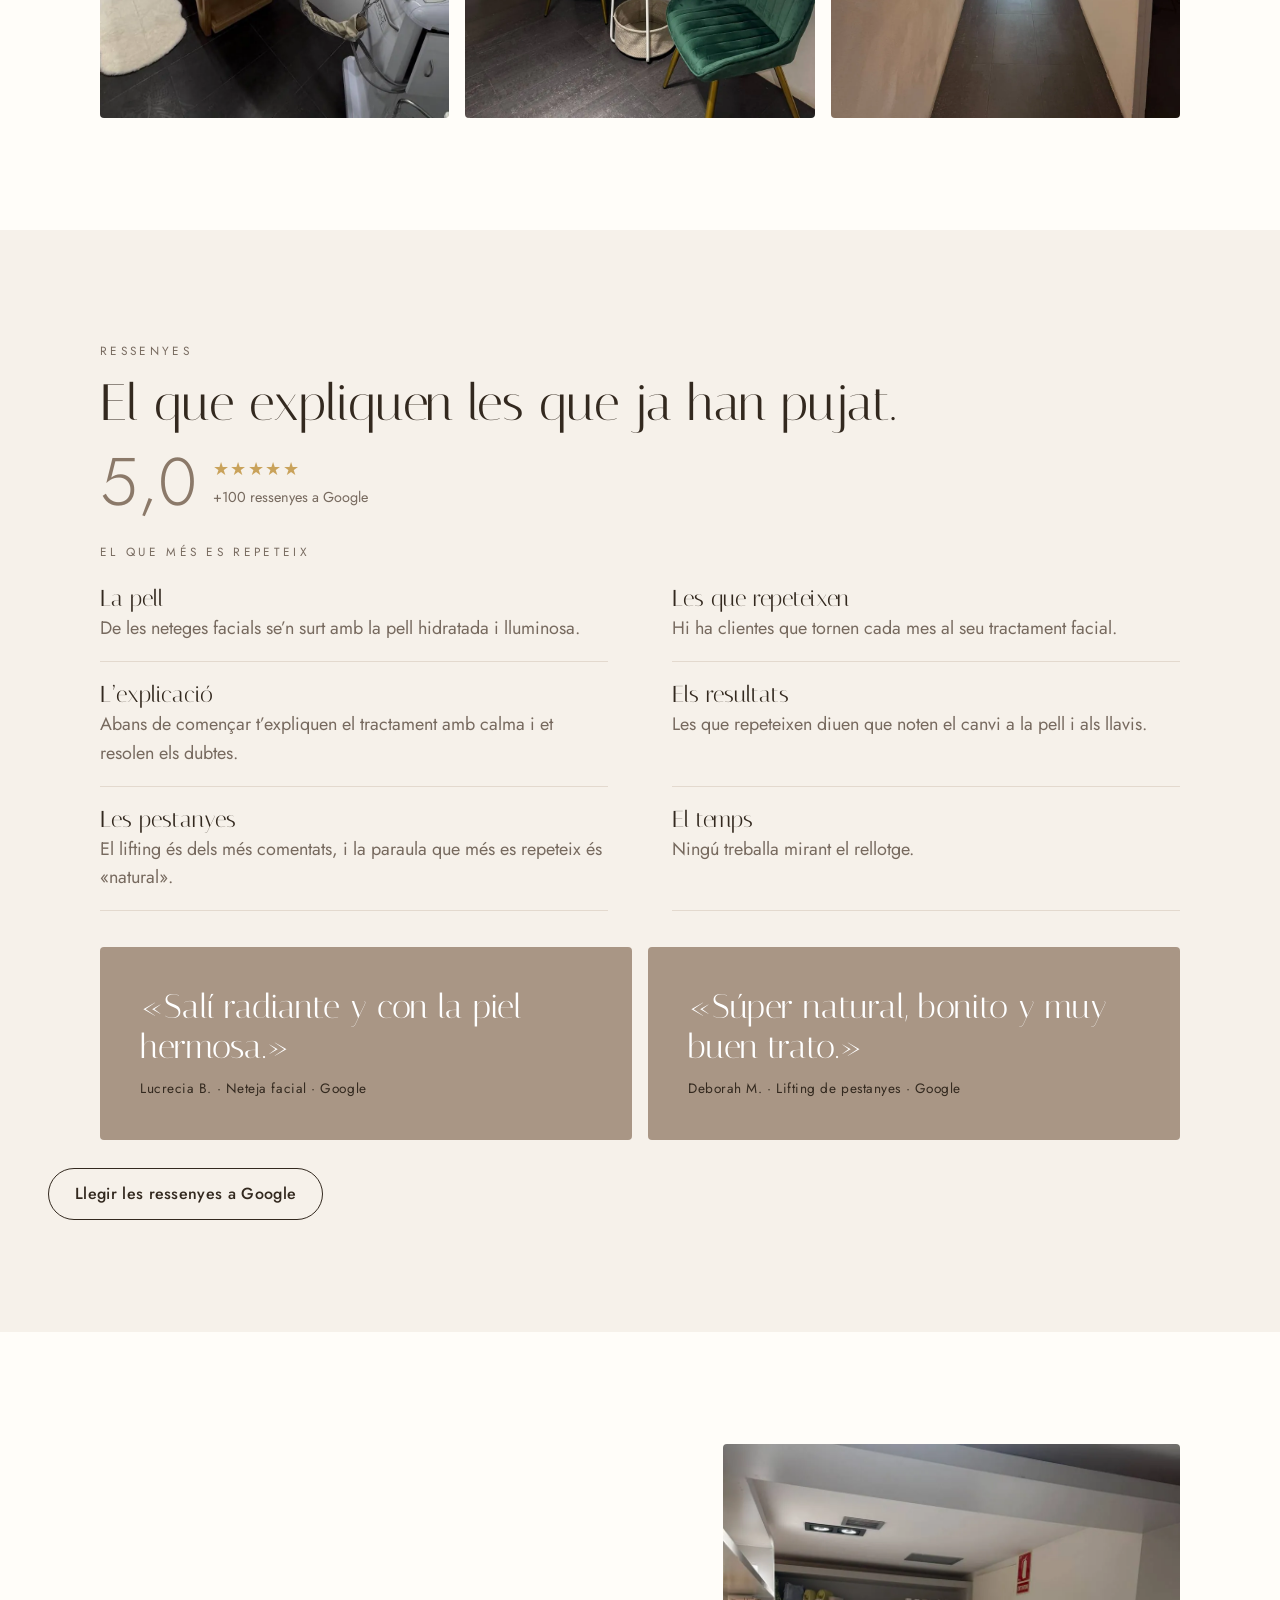
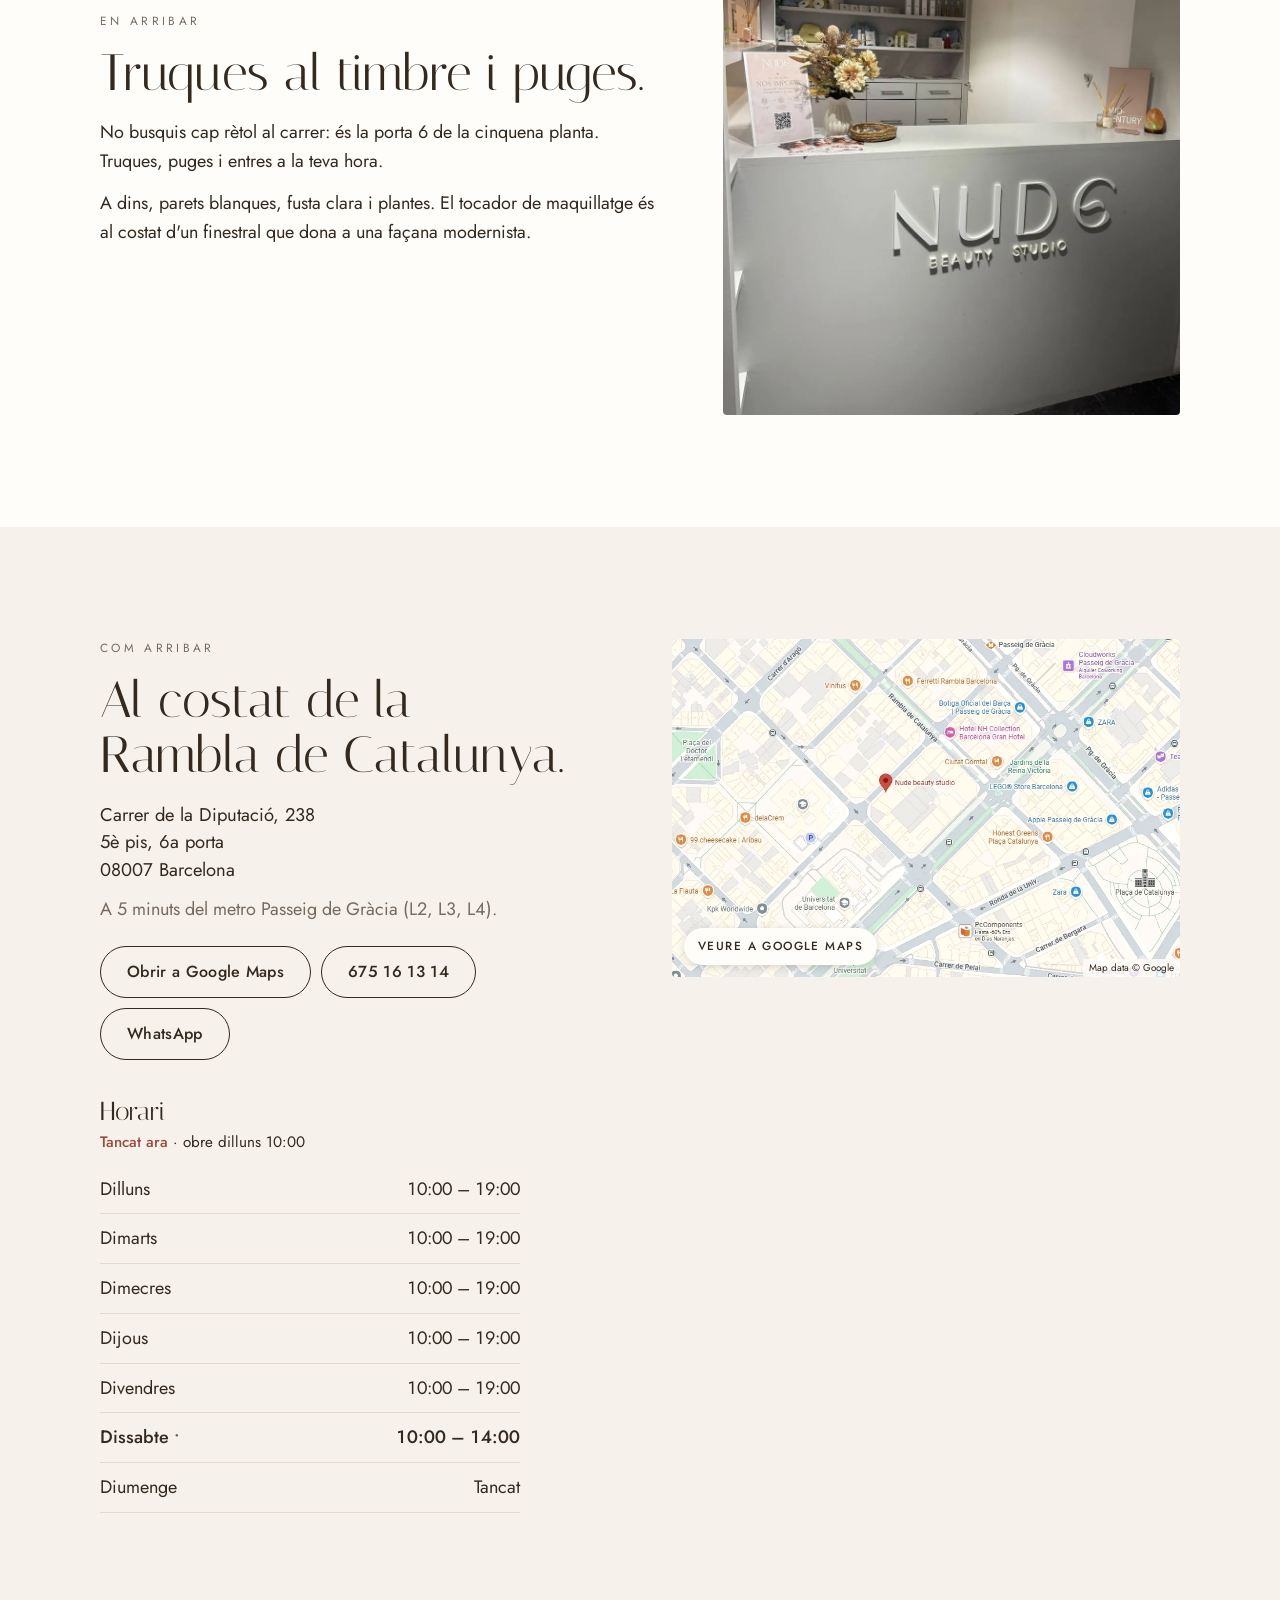
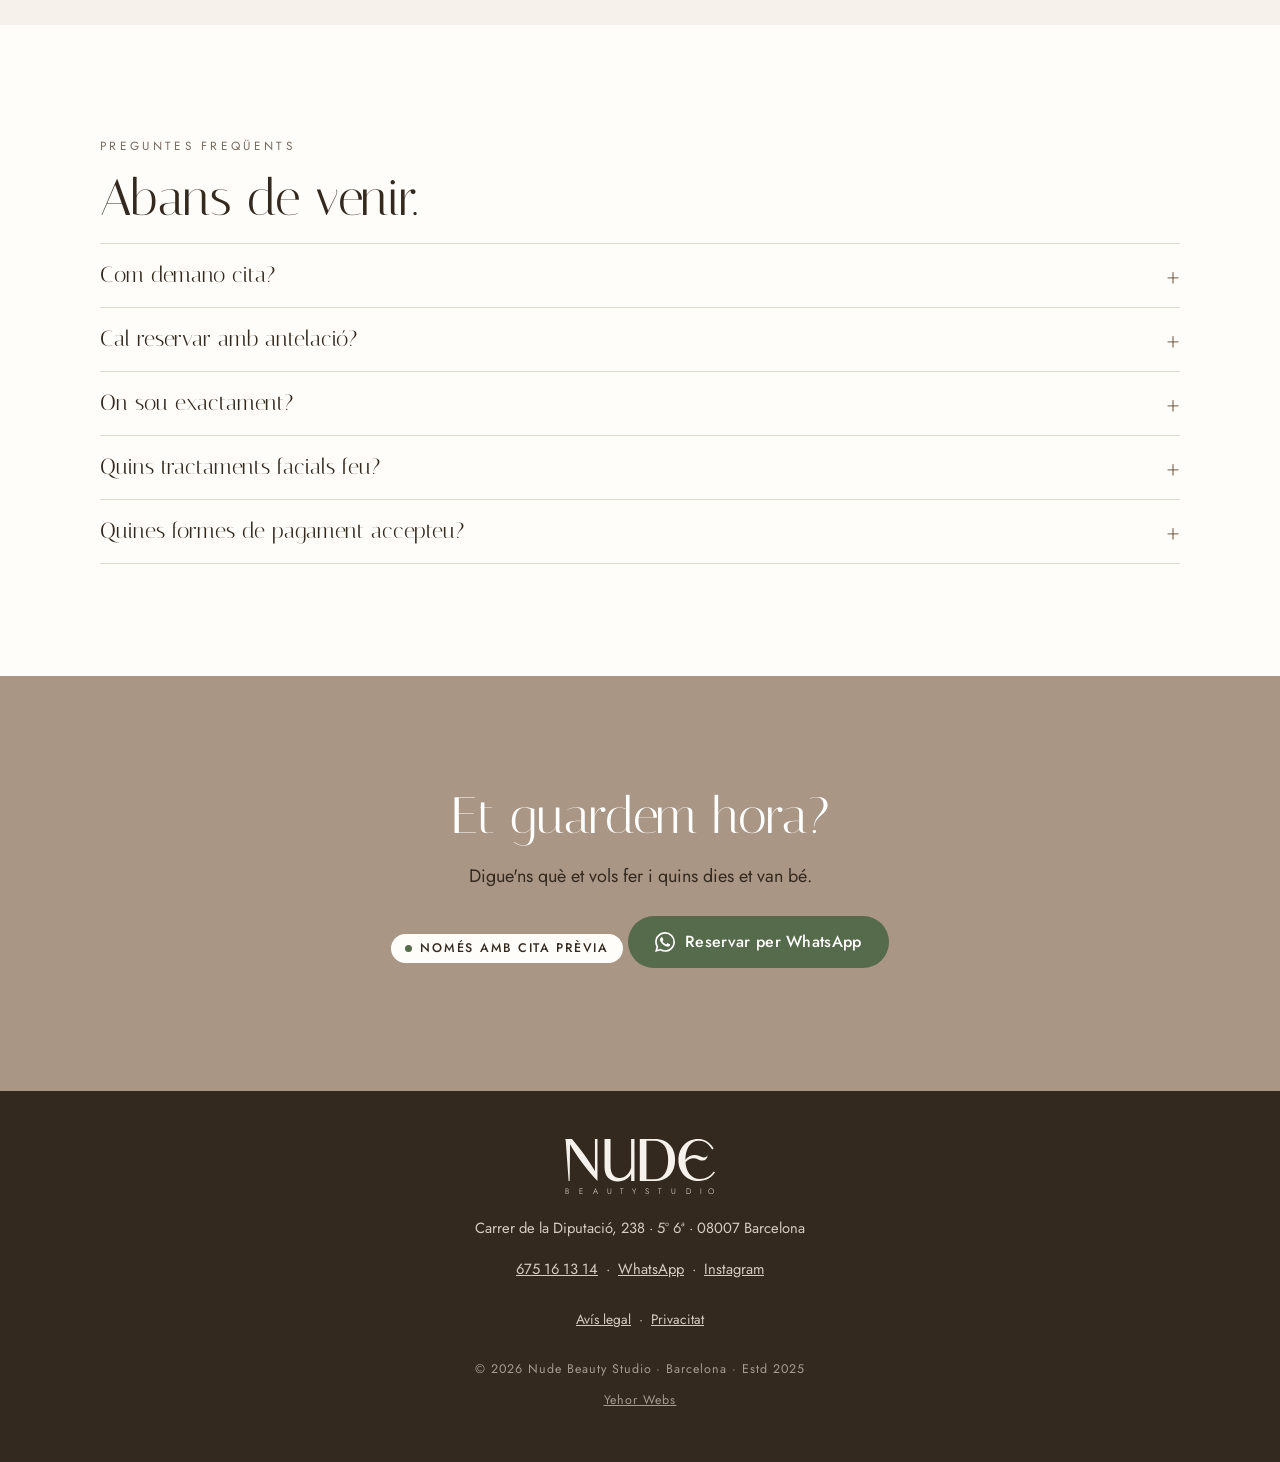
==== commit 1ae60a83: "Remove the manicure and pedicure category again Co-Authored-By: Claude Opus 5.5 <noreply@anthropic.c" ====
--- a/ca/index.html
+++ b/ca/index.html
@@ -17,7 +17,7 @@
 <meta property="og:description" content="Centre d'estètica a l'Eixample de Barcelona: neteja facial, celles, lifting de pestanyes, tractaments corporals i maquillatge de núvia. Només amb cita.">
 <meta property="og:url" content="https://nudebeautybcn.com/ca/">
 <meta property="og:locale" content="ca_ES">
-<script type="application/ld+json">{"@context":"https://schema.org","@type":"BeautySalon","@id":"https://nudebeautybcn.com/#salon","name":"Nude Beauty Studio","description":"Centre d'estètica a l'Eixample de Barcelona: neteja facial, celles, lifting de pestanyes, tractaments corporals i maquillatge de núvia. Només amb cita.","url":"https://nudebeautybcn.com/ca/","telephone":"+34675161314","priceRange":"€€","paymentAccepted":"Cash, Credit Card, Debit Card, Visa, Mastercard, NFC mobile payments","image":"https://nudebeautybcn.com/img/00-recepcion.webp","address":{"@type":"PostalAddress","streetAddress":"Carrer de la Diputació, 238, 5º 6ª","addressLocality":"Barcelona","addressRegion":"Barcelona","postalCode":"08007","addressCountry":"ES"},"geo":{"@type":"GeoCoordinates","latitude":41.3885,"longitude":2.1647},"hasMap":"https://maps.app.goo.gl/gT3hE2o65boG1eyQA","openingHoursSpecification":[{"@type":"OpeningHoursSpecification","dayOfWeek":["Monday","Tuesday","Wednesday","Thursday","Friday"],"opens":"10:00","closes":"19:00"},{"@type":"OpeningHoursSpecification","dayOfWeek":"Saturday","opens":"10:00","closes":"14:00"}],"sameAs":["https://www.instagram.com/nude.beautybcn","https://maps.app.goo.gl/gT3hE2o65boG1eyQA","https://www.treatwell.es/establecimiento/nude-beauty-studio/"],"hasOfferCatalog":{"@type":"OfferCatalog","name":"Serveis","itemListElement":[{"@type":"OfferCatalog","name":"Neteja facial a Barcelona","itemListElement":[{"@type":"Offer","itemOffered":{"@type":"Service","name":"Neteja facial profunda"},"priceCurrency":"EUR","price":60},{"@type":"Offer","itemOffered":{"@type":"Service","name":"Neteja facial profunda + dermaplaning"},"priceCurrency":"EUR","price":75},{"@type":"Offer","itemOffered":{"@type":"Service","name":"Neteja facial profunda + dermapen"},"priceCurrency":"EUR","price":90},{"@type":"Offer","itemOffered":{"@type":"Service","name":"Neteja facial profunda + dermaplaning + dermapen"},"priceCurrency":"EUR","price":120},{"@type":"Offer","itemOffered":{"@type":"Service","name":"Neteja facial profunda + radiofreqüència"},"priceCurrency":"EUR","price":70},{"@type":"Offer","itemOffered":{"@type":"Service","name":"Dermapen"},"priceCurrency":"EUR","price":50},{"@type":"Offer","itemOffered":{"@type":"Service","name":"Dermapen (4 sessions)"},"priceCurrency":"EUR","price":180},{"@type":"Offer","itemOffered":{"@type":"Service","name":"Hidralips"},"priceCurrency":"EUR","price":30}]},{"@type":"OfferCatalog","name":"Celles, pestanyes i llavis","itemListElement":[{"@type":"Offer","itemOffered":{"@type":"Service","name":"Pack mirada perfecta"},"priceCurrency":"EUR","price":48,"priceValidUntil":"2026-10-31"},{"@type":"Offer","itemOffered":{"@type":"Service","name":"Lifting de pestanyes + tint"},"priceCurrency":"EUR","price":45},{"@type":"Offer","itemOffered":{"@type":"Service","name":"Disseny i perfilat de celles amb fil"},"priceCurrency":"EUR","price":15},{"@type":"Offer","itemOffered":{"@type":"Service","name":"Disseny i perfilat de celles + henna"},"priceCurrency":"EUR","price":25},{"@type":"Offer","itemOffered":{"@type":"Service","name":"Laminat de celles"},"priceCurrency":"EUR","price":45},{"@type":"Offer","itemOffered":{"@type":"Service","name":"Hidralips"},"priceCurrency":"EUR","price":30}]},{"@type":"OfferCatalog","name":"Maquillatge de núvia i social","itemListElement":[{"@type":"Offer","itemOffered":{"@type":"Service","name":"Maquillatge de núvia"},"priceCurrency":"EUR","price":90},{"@type":"Offer","itemOffered":{"@type":"Service","name":"Maquillatge social"},"priceCurrency":"EUR","price":75}]},{"@type":"OfferCatalog","name":"Tractaments corporals a Barcelona","itemListElement":[{"@type":"Offer","itemOffered":{"@type":"Service","name":"Higiene d'esquena"},"priceCurrency":"EUR","price":60},{"@type":"Offer","itemOffered":{"@type":"Service","name":"Neteja d'esquena + dermaplaning"},"priceCurrency":"EUR","price":80},{"@type":"Offer","itemOffered":{"@type":"Service","name":"Pressoteràpia cos sencer"},"priceCurrency":"EUR","price":25},{"@type":"Offer","itemOffered":{"@type":"Service","name":"Pressoteràpia cos sencer (4 sessions)"},"priceCurrency":"EUR","price":100},{"@type":"Offer","itemOffered":{"@type":"Service","name":"Electroestimulació"},"priceCurrency":"EUR","price":40},{"@type":"Offer","itemOffered":{"@type":"Service","name":"Electroestimulació (4 sessions)"},"priceCurrency":"EUR","price":160},{"@type":"Offer","itemOffered":{"@type":"Service","name":"Massatge descontracturant"},"priceCurrency":"EUR","price":50},{"@type":"Offer","itemOffered":{"@type":"Service","name":"Massatge relaxant"},"priceCurrency":"EUR","price":50},{"@type":"Offer","itemOffered":{"@type":"Service","name":"Drenatge limfàtic manual"},"priceCurrency":"EUR","price":60},{"@type":"Offer","itemOffered":{"@type":"Service","name":"Drenatge limfàtic manual (4 sessions)"},"priceCurrency":"EUR","price":240},{"@type":"Offer","itemOffered":{"@type":"Service","name":"HIFU 12D"},"priceCurrency":"EUR","price":90},{"@type":"Offer","itemOffered":{"@type":"Service","name":"HIFU 12D (4 sessions)"},"priceCurrency":"EUR","price":360},{"@type":"Offer","itemOffered":{"@type":"Service","name":"Radiofreqüència corporal"},"priceCurrency":"EUR","price":60},{"@type":"Offer","itemOffered":{"@type":"Service","name":"Radiofreqüència corporal (4 sessions)"},"priceCurrency":"EUR","price":240},{"@type":"Offer","itemOffered":{"@type":"Service","name":"Làser photon"},"priceCurrency":"EUR","price":60},{"@type":"Offer","itemOffered":{"@type":"Service","name":"Làser photon (4 sessions)"},"priceCurrency":"EUR","price":144},{"@type":"Offer","itemOffered":{"@type":"Service","name":"Ultrasò"},"priceCurrency":"EUR","price":50},{"@type":"Offer","itemOffered":{"@type":"Service","name":"Ultrasò (4 sessions)"},"priceCurrency":"EUR","price":200},{"@type":"Offer","itemOffered":{"@type":"Service","name":"Lipolàser fred"},"priceCurrency":"EUR","price":50},{"@type":"Offer","itemOffered":{"@type":"Service","name":"Lipolàser fred (4 sessions)"},"priceCurrency":"EUR","price":200},{"@type":"Offer","itemOffered":{"@type":"Service","name":"Vacumteràpia amb radiofreqüència"},"priceCurrency":"EUR","price":70},{"@type":"Offer","itemOffered":{"@type":"Service","name":"Vacumteràpia amb radiofreqüència (4 sessions)"},"priceCurrency":"EUR","price":196}]},{"@type":"OfferCatalog","name":"Manicura i pedicura a l'Eixample","itemListElement":[{"@type":"Offer","itemOffered":{"@type":"Service","name":"Manicura"},"priceCurrency":"EUR","priceSpecification":{"@type":"PriceSpecification","minPrice":25,"priceCurrency":"EUR"}},{"@type":"Offer","itemOffered":{"@type":"Service","name":"Manicura i pedicura"},"priceCurrency":"EUR","priceSpecification":{"@type":"PriceSpecification","minPrice":50,"priceCurrency":"EUR"}},{"@type":"Offer","itemOffered":{"@type":"Service","name":"Pedicura completa amb semipermanent"},"priceCurrency":"EUR","price":40}]}]}}</script>
+<script type="application/ld+json">{"@context":"https://schema.org","@type":"BeautySalon","@id":"https://nudebeautybcn.com/#salon","name":"Nude Beauty Studio","description":"Centre d'estètica a l'Eixample de Barcelona: neteja facial, celles, lifting de pestanyes, tractaments corporals i maquillatge de núvia. Només amb cita.","url":"https://nudebeautybcn.com/ca/","telephone":"+34675161314","priceRange":"€€","paymentAccepted":"Cash, Credit Card, Debit Card, Visa, Mastercard, NFC mobile payments","image":"https://nudebeautybcn.com/img/00-recepcion.webp","address":{"@type":"PostalAddress","streetAddress":"Carrer de la Diputació, 238, 5º 6ª","addressLocality":"Barcelona","addressRegion":"Barcelona","postalCode":"08007","addressCountry":"ES"},"geo":{"@type":"GeoCoordinates","latitude":41.3885,"longitude":2.1647},"hasMap":"https://maps.app.goo.gl/gT3hE2o65boG1eyQA","openingHoursSpecification":[{"@type":"OpeningHoursSpecification","dayOfWeek":["Monday","Tuesday","Wednesday","Thursday","Friday"],"opens":"10:00","closes":"19:00"},{"@type":"OpeningHoursSpecification","dayOfWeek":"Saturday","opens":"10:00","closes":"14:00"}],"sameAs":["https://www.instagram.com/nude.beautybcn","https://maps.app.goo.gl/gT3hE2o65boG1eyQA","https://www.treatwell.es/establecimiento/nude-beauty-studio/"],"hasOfferCatalog":{"@type":"OfferCatalog","name":"Serveis","itemListElement":[{"@type":"OfferCatalog","name":"Neteja facial a Barcelona","itemListElement":[{"@type":"Offer","itemOffered":{"@type":"Service","name":"Neteja facial profunda"},"priceCurrency":"EUR","price":60},{"@type":"Offer","itemOffered":{"@type":"Service","name":"Neteja facial profunda + dermaplaning"},"priceCurrency":"EUR","price":75},{"@type":"Offer","itemOffered":{"@type":"Service","name":"Neteja facial profunda + dermapen"},"priceCurrency":"EUR","price":90},{"@type":"Offer","itemOffered":{"@type":"Service","name":"Neteja facial profunda + dermaplaning + dermapen"},"priceCurrency":"EUR","price":120},{"@type":"Offer","itemOffered":{"@type":"Service","name":"Neteja facial profunda + radiofreqüència"},"priceCurrency":"EUR","price":70},{"@type":"Offer","itemOffered":{"@type":"Service","name":"Dermapen"},"priceCurrency":"EUR","price":50},{"@type":"Offer","itemOffered":{"@type":"Service","name":"Dermapen (4 sessions)"},"priceCurrency":"EUR","price":180},{"@type":"Offer","itemOffered":{"@type":"Service","name":"Hidralips"},"priceCurrency":"EUR","price":30}]},{"@type":"OfferCatalog","name":"Celles, pestanyes i llavis","itemListElement":[{"@type":"Offer","itemOffered":{"@type":"Service","name":"Pack mirada perfecta"},"priceCurrency":"EUR","price":48,"priceValidUntil":"2026-10-31"},{"@type":"Offer","itemOffered":{"@type":"Service","name":"Lifting de pestanyes + tint"},"priceCurrency":"EUR","price":45},{"@type":"Offer","itemOffered":{"@type":"Service","name":"Disseny i perfilat de celles amb fil"},"priceCurrency":"EUR","price":15},{"@type":"Offer","itemOffered":{"@type":"Service","name":"Disseny i perfilat de celles + henna"},"priceCurrency":"EUR","price":25},{"@type":"Offer","itemOffered":{"@type":"Service","name":"Laminat de celles"},"priceCurrency":"EUR","price":45},{"@type":"Offer","itemOffered":{"@type":"Service","name":"Hidralips"},"priceCurrency":"EUR","price":30}]},{"@type":"OfferCatalog","name":"Maquillatge de núvia i social","itemListElement":[{"@type":"Offer","itemOffered":{"@type":"Service","name":"Maquillatge de núvia"},"priceCurrency":"EUR","price":90},{"@type":"Offer","itemOffered":{"@type":"Service","name":"Maquillatge social"},"priceCurrency":"EUR","price":75}]},{"@type":"OfferCatalog","name":"Tractaments corporals a Barcelona","itemListElement":[{"@type":"Offer","itemOffered":{"@type":"Service","name":"Higiene d'esquena"},"priceCurrency":"EUR","price":60},{"@type":"Offer","itemOffered":{"@type":"Service","name":"Neteja d'esquena + dermaplaning"},"priceCurrency":"EUR","price":80},{"@type":"Offer","itemOffered":{"@type":"Service","name":"Pressoteràpia cos sencer"},"priceCurrency":"EUR","price":25},{"@type":"Offer","itemOffered":{"@type":"Service","name":"Pressoteràpia cos sencer (4 sessions)"},"priceCurrency":"EUR","price":100},{"@type":"Offer","itemOffered":{"@type":"Service","name":"Electroestimulació"},"priceCurrency":"EUR","price":40},{"@type":"Offer","itemOffered":{"@type":"Service","name":"Electroestimulació (4 sessions)"},"priceCurrency":"EUR","price":160},{"@type":"Offer","itemOffered":{"@type":"Service","name":"Massatge descontracturant"},"priceCurrency":"EUR","price":50},{"@type":"Offer","itemOffered":{"@type":"Service","name":"Massatge relaxant"},"priceCurrency":"EUR","price":50},{"@type":"Offer","itemOffered":{"@type":"Service","name":"Drenatge limfàtic manual"},"priceCurrency":"EUR","price":60},{"@type":"Offer","itemOffered":{"@type":"Service","name":"Drenatge limfàtic manual (4 sessions)"},"priceCurrency":"EUR","price":240},{"@type":"Offer","itemOffered":{"@type":"Service","name":"HIFU 12D"},"priceCurrency":"EUR","price":90},{"@type":"Offer","itemOffered":{"@type":"Service","name":"HIFU 12D (4 sessions)"},"priceCurrency":"EUR","price":360},{"@type":"Offer","itemOffered":{"@type":"Service","name":"Radiofreqüència corporal"},"priceCurrency":"EUR","price":60},{"@type":"Offer","itemOffered":{"@type":"Service","name":"Radiofreqüència corporal (4 sessions)"},"priceCurrency":"EUR","price":240},{"@type":"Offer","itemOffered":{"@type":"Service","name":"Làser photon"},"priceCurrency":"EUR","price":60},{"@type":"Offer","itemOffered":{"@type":"Service","name":"Làser photon (4 sessions)"},"priceCurrency":"EUR","price":144},{"@type":"Offer","itemOffered":{"@type":"Service","name":"Ultrasò"},"priceCurrency":"EUR","price":50},{"@type":"Offer","itemOffered":{"@type":"Service","name":"Ultrasò (4 sessions)"},"priceCurrency":"EUR","price":200},{"@type":"Offer","itemOffered":{"@type":"Service","name":"Lipolàser fred"},"priceCurrency":"EUR","price":50},{"@type":"Offer","itemOffered":{"@type":"Service","name":"Lipolàser fred (4 sessions)"},"priceCurrency":"EUR","price":200},{"@type":"Offer","itemOffered":{"@type":"Service","name":"Vacumteràpia amb radiofreqüència"},"priceCurrency":"EUR","price":70},{"@type":"Offer","itemOffered":{"@type":"Service","name":"Vacumteràpia amb radiofreqüència (4 sessions)"},"priceCurrency":"EUR","price":196}]}]}}</script>
 <script type="application/ld+json">{"@context":"https://schema.org","@type":"FAQPage","mainEntity":[{"@type":"Question","name":"Com demano cita?","acceptedAnswer":{"@type":"Answer","text":"Per WhatsApp o per telèfon, al 675 16 13 14. A la carta de serveis pots marcar el que t'interessa i enviar-nos la selecció; et responem amb dia i hora."}},{"@type":"Question","name":"Cal reservar amb antelació?","acceptedAnswer":{"@type":"Answer","text":"Sí. Atenem només amb cita prèvia, així que escriu-nos abans de venir i et diem la primera hora lliure."}},{"@type":"Question","name":"On sou exactament?","acceptedAnswer":{"@type":"Answer","text":"Al Carrer de la Diputació 238, 5è pis, 6a porta, 08007 Barcelona (Eixample), al costat de la Rambla de Catalunya i a 5 minuts del metro Passeig de Gràcia (L2, L3, L4). No hi ha rètol al carrer: truca al timbre i puja."}},{"@type":"Question","name":"Quins tractaments facials feu?","acceptedAnswer":{"@type":"Answer","text":"Neteja facial profunda, sola o combinada amb dermaplaning, dermapen (microneedling) o radiofreqüència; dermapen en sessió solta o en abonament de 4 sessions; i Hidralips per als llavis. Els preus són a la carta."}},{"@type":"Question","name":"Quines formes de pagament accepteu?","acceptedAnswer":{"@type":"Answer","text":"Efectiu, targeta de dèbit i de crèdit (Visa i Mastercard) i pagament amb el mòbil sense contacte. No acceptem xecs."}}]}</script>
 <meta name="theme-color" content="#A99685">
 <link rel="icon" href="/favicon.ico" sizes="48x48">
@@ -110,7 +110,7 @@
     <p class="eyebrow">Serveis</p>
     <h2>La carta, amb preus.</h2>
     <p class="lede">Marca el que t'interessi i envia'ns la selecció per WhatsApp. Et responem amb dia i hora.</p>
-    <nav class="tabs" id="tabs" aria-label="Categories"><a href="#cat-faciales" data-cat="faciales">Facials<small>7</small></a><a href="#cat-mirada" data-cat="mirada">Pestanyes, celles i llavis<small>6</small></a><a href="#cat-maquillaje" data-cat="maquillaje">Maquillatge<small>2</small></a><a href="#cat-corporal" data-cat="corporal">Corporal<small>13</small></a><a href="#cat-manos" data-cat="manos">Mans i peus<small>3</small></a></nav>
+    <nav class="tabs" id="tabs" aria-label="Categories"><a href="#cat-faciales" data-cat="faciales">Facials<small>7</small></a><a href="#cat-mirada" data-cat="mirada">Pestanyes, celles i llavis<small>6</small></a><a href="#cat-maquillaje" data-cat="maquillaje">Maquillatge<small>2</small></a><a href="#cat-corporal" data-cat="corporal">Corporal<small>13</small></a></nav>
     <div class="cats" id="cats">
       <div class="cat" id="cat-faciales">
         <h2 class="cat__title">Neteja facial a Barcelona</h2>
@@ -300,27 +300,6 @@
             <span class="item__price">70 €</span>
           </button>
             <div class="item__opts" role="group" aria-label="Vacumteràpia amb radiofreqüència"><button type="button" class="item__opt" data-id="vacum" data-opt="1" aria-pressed="true">1 sessió · 70 €</button><button type="button" class="item__opt" data-id="vacum" data-opt="4" aria-pressed="false">4 sessions · 196 €</button></div></li>
-        </ul>
-      </div>
-      <div class="cat" id="cat-manos">
-        <h2 class="cat__title">Manicura i pedicura a l'Eixample</h2>
-        <p class="cat__intro">Manicura i pedicura; la pedicura completa inclou esmaltat semipermanent. Les ressenyes destaquen la feina al detall i els consells perquè l'esmalt duri.</p>
-        <ul class="items">
-          <li class="item"><button type="button" class="item__btn" data-id="mani" aria-pressed="false">
-            <span class="item__mark" aria-hidden="true"></span>
-            <span class="item__name">Manicura</span>
-            <span class="item__price">des de 25 €</span>
-          </button></li>
-          <li class="item"><button type="button" class="item__btn" data-id="mani-pedi" aria-pressed="false">
-            <span class="item__mark" aria-hidden="true"></span>
-            <span class="item__name">Manicura i pedicura</span>
-            <span class="item__price">des de 50 €</span>
-          </button></li>
-          <li class="item"><button type="button" class="item__btn" data-id="pedi-semi" aria-pressed="false">
-            <span class="item__mark" aria-hidden="true"></span>
-            <span class="item__name">Pedicura completa amb semipermanent</span>
-            <span class="item__price">40 €</span>
-          </button></li>
         </ul>
       </div>
     </div>
